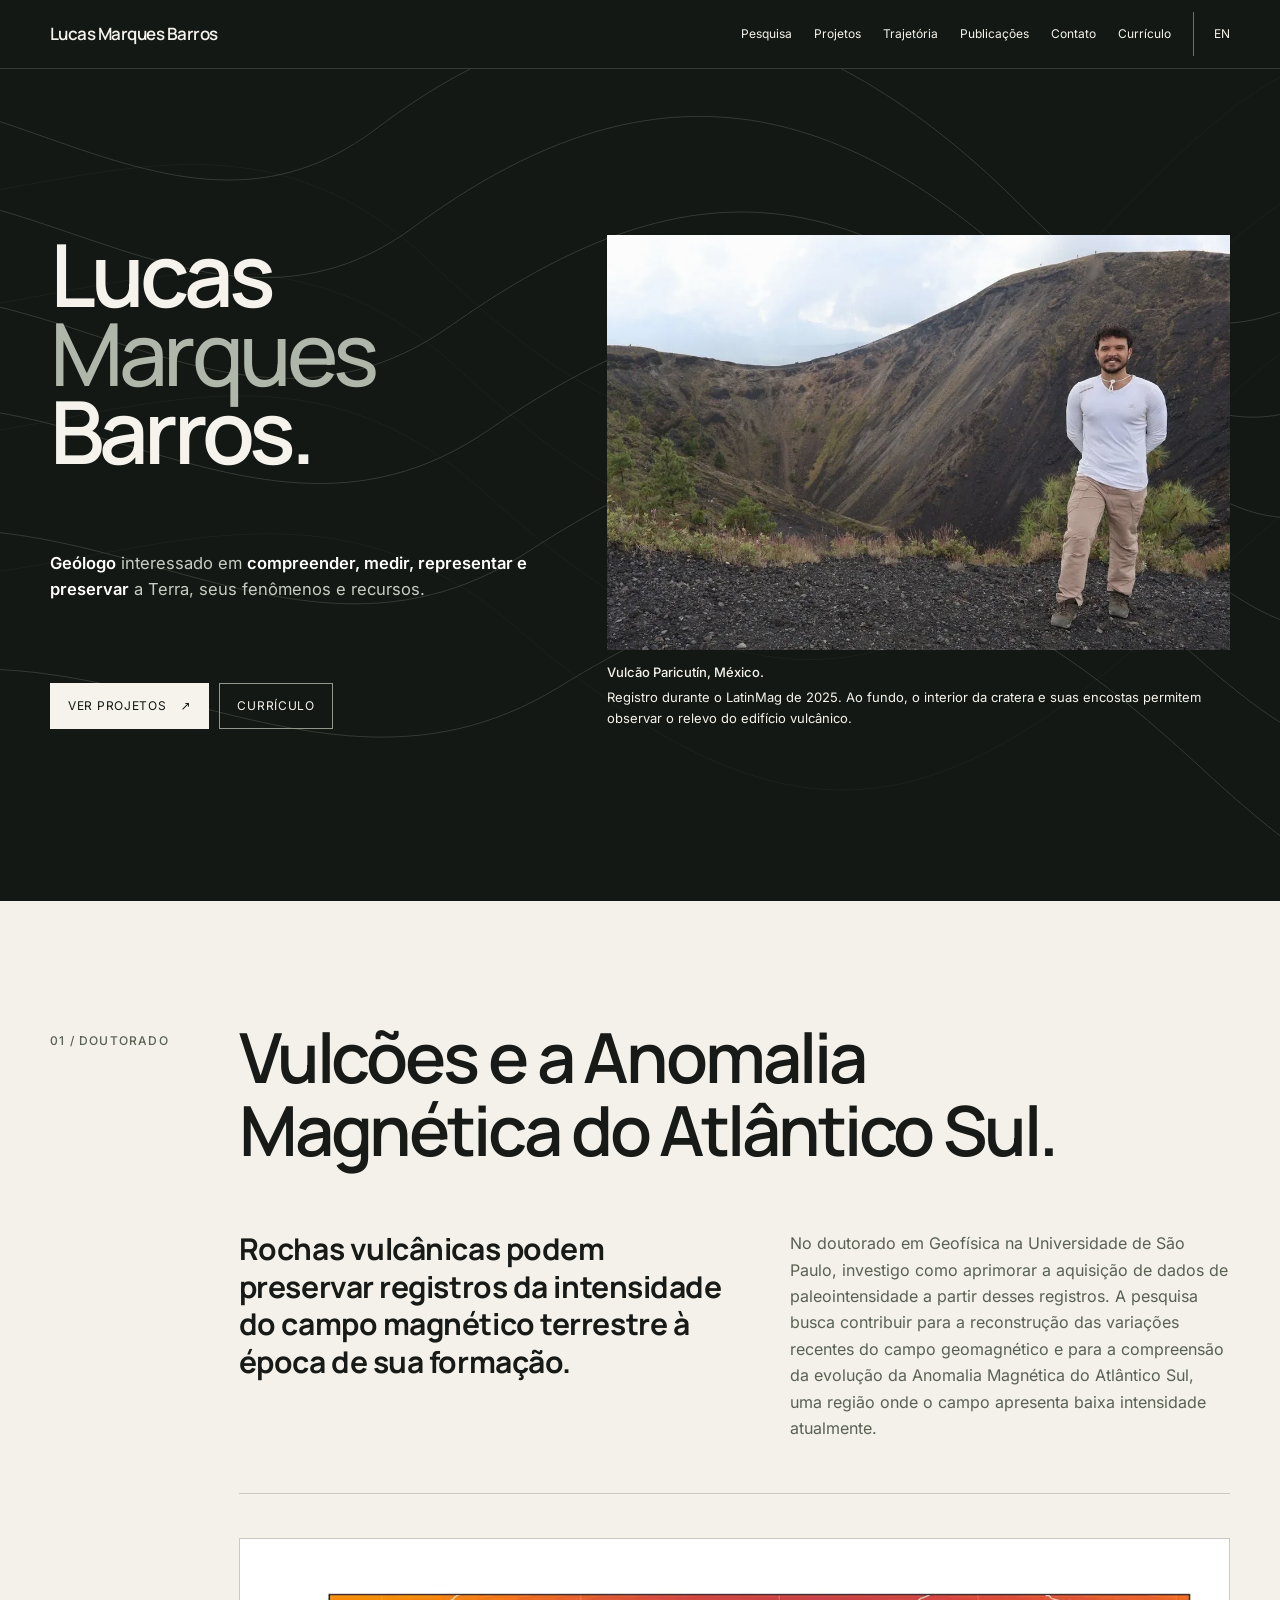
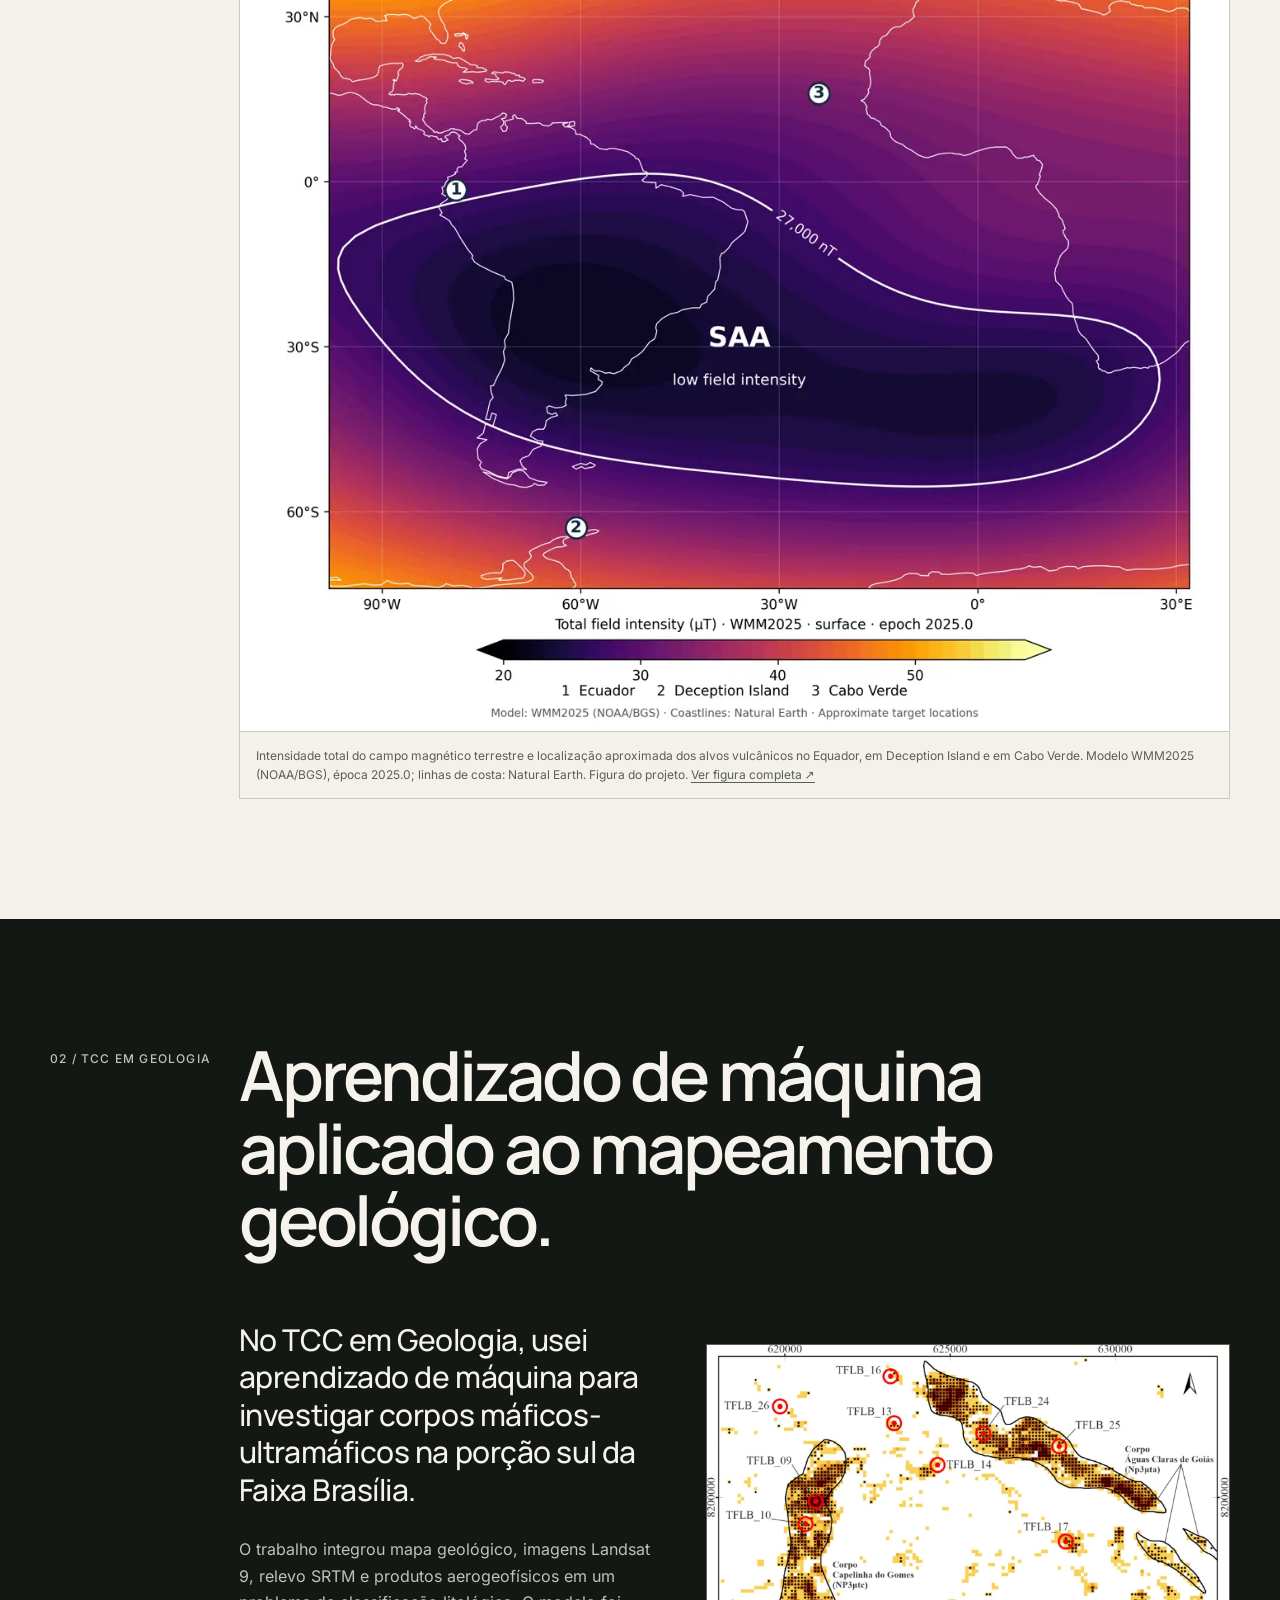
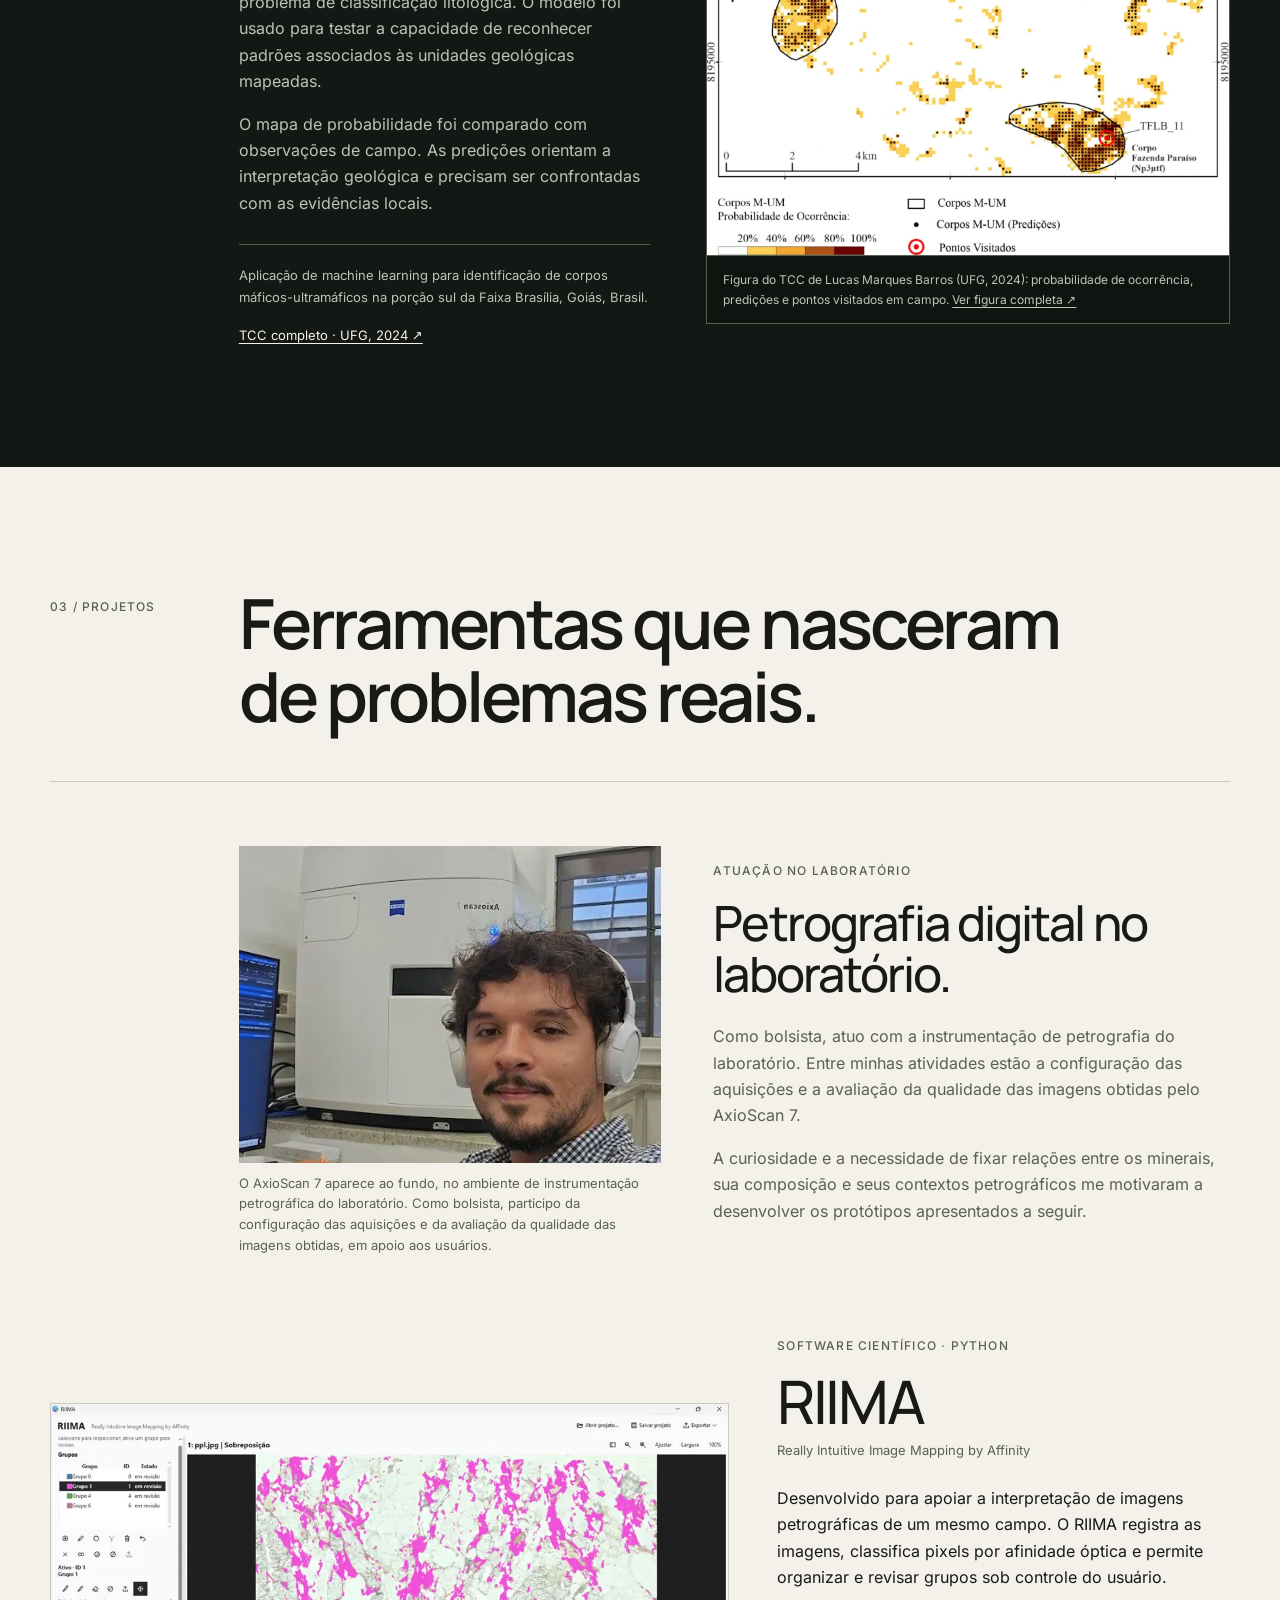
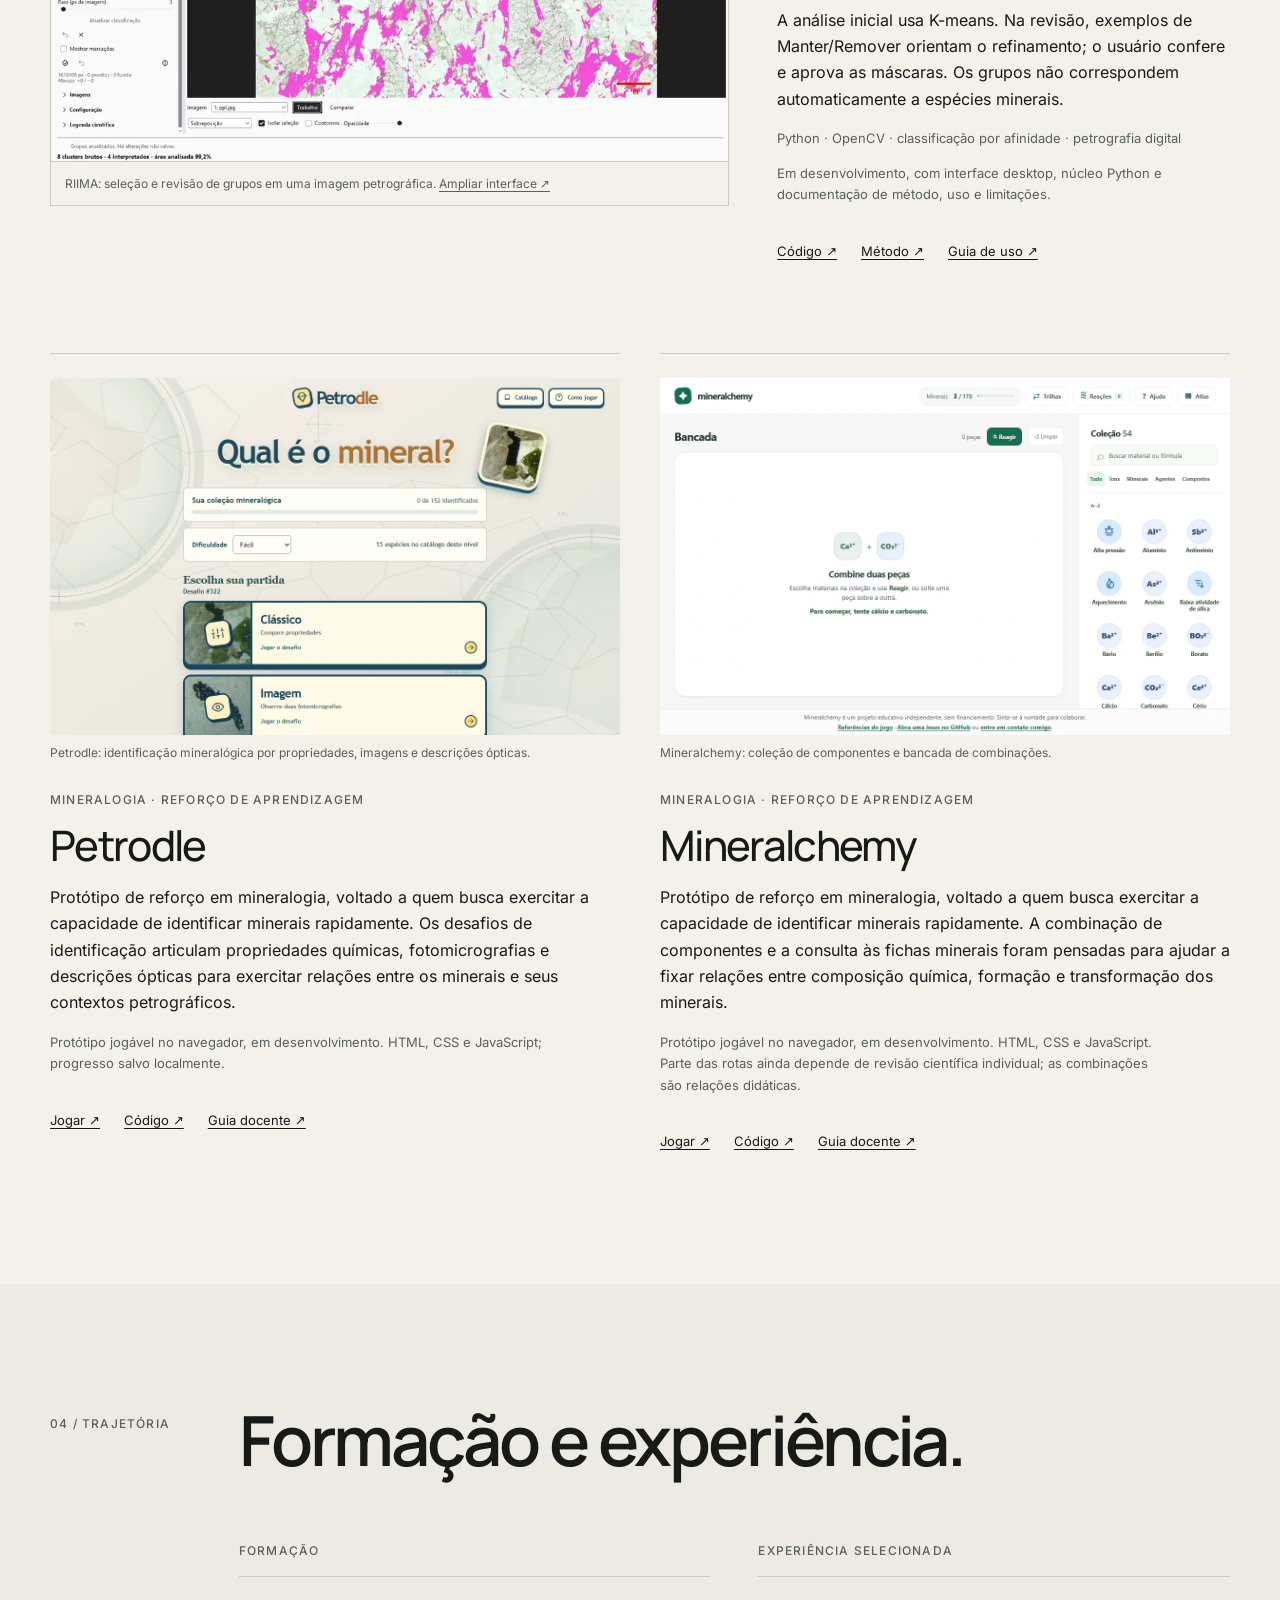
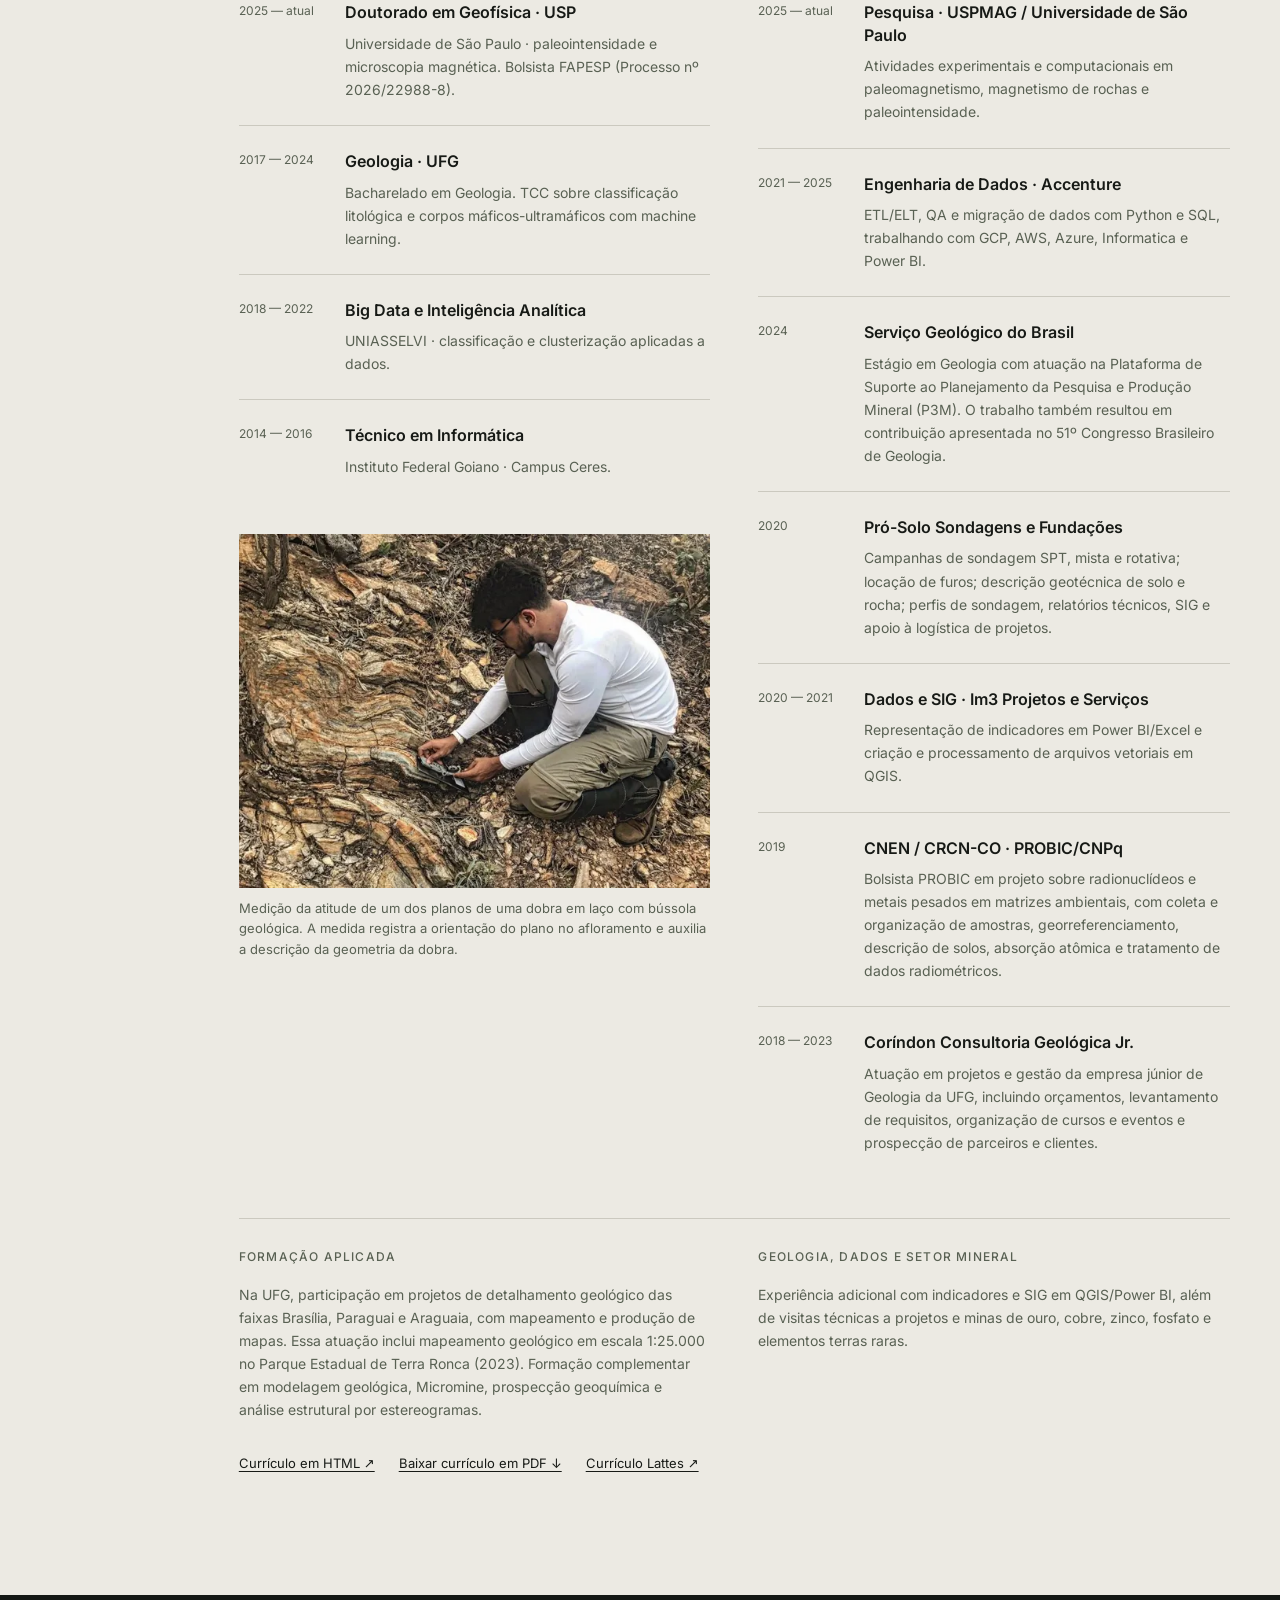
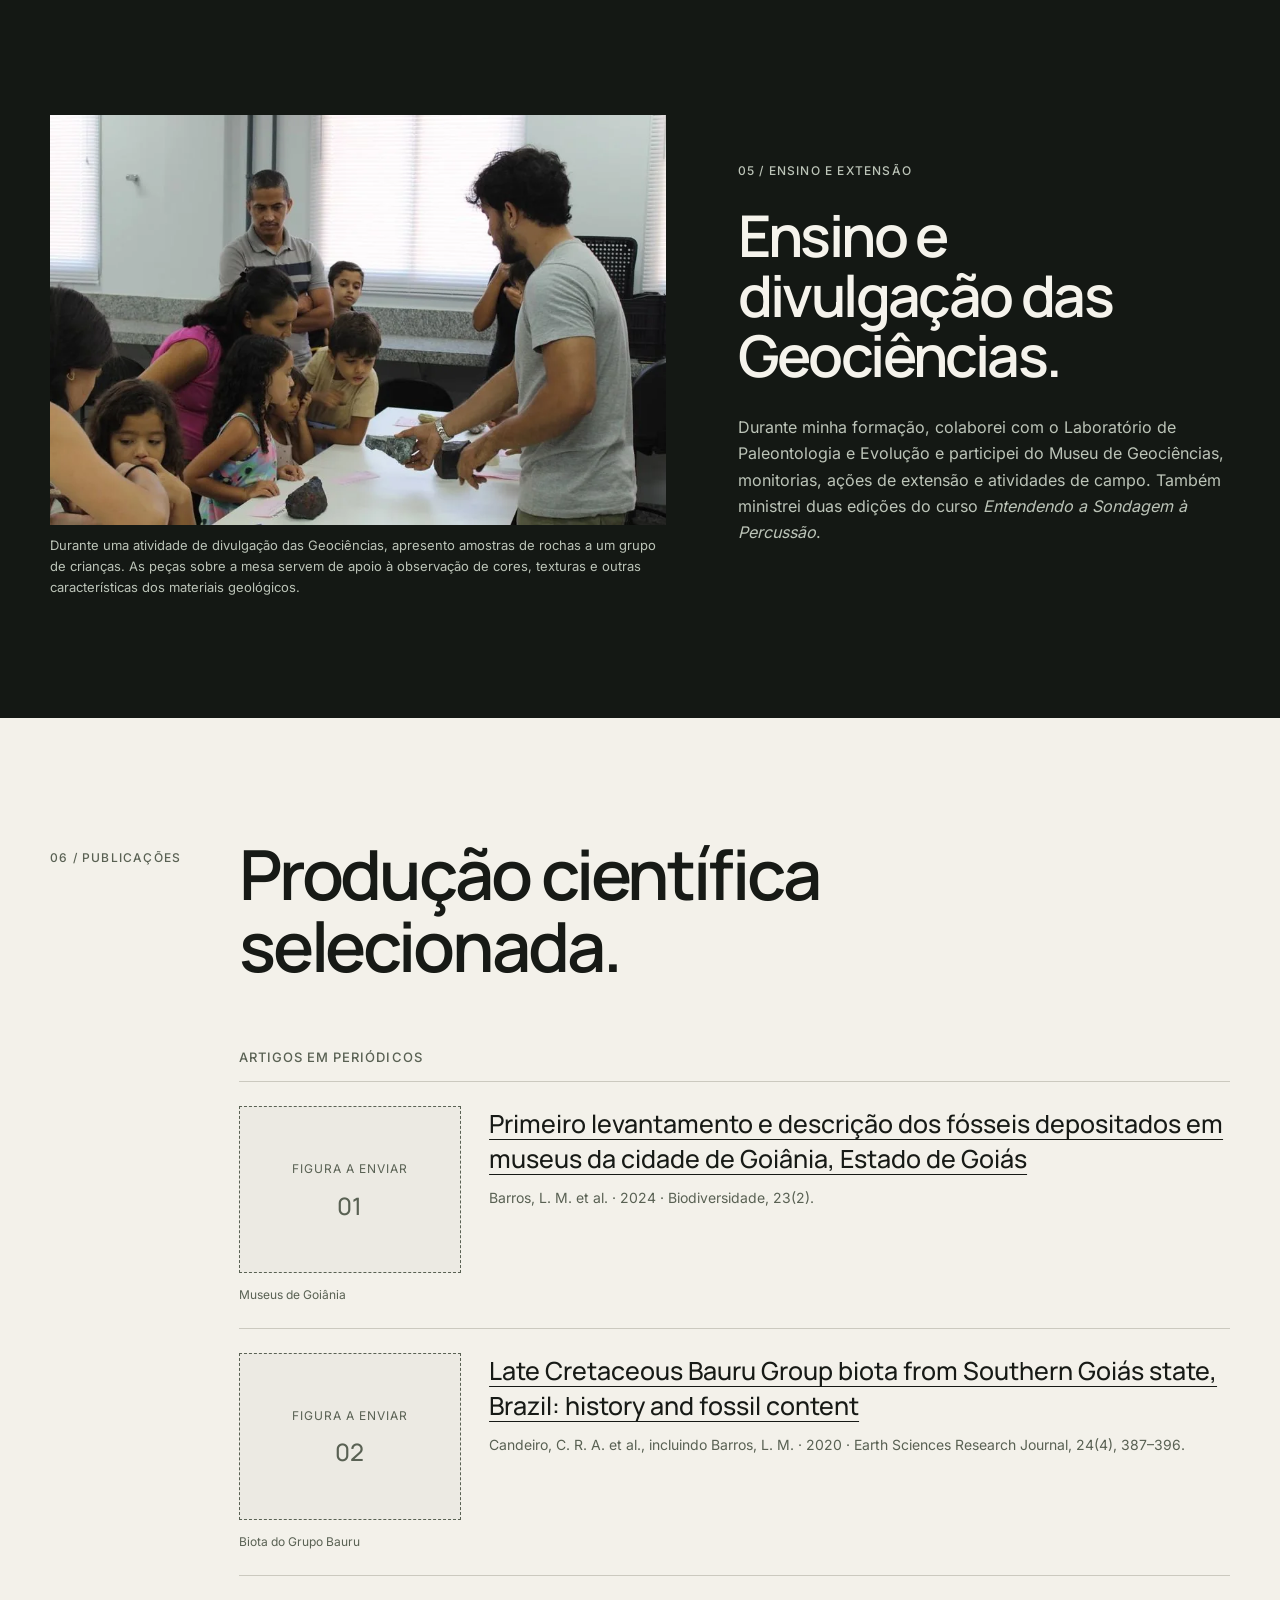
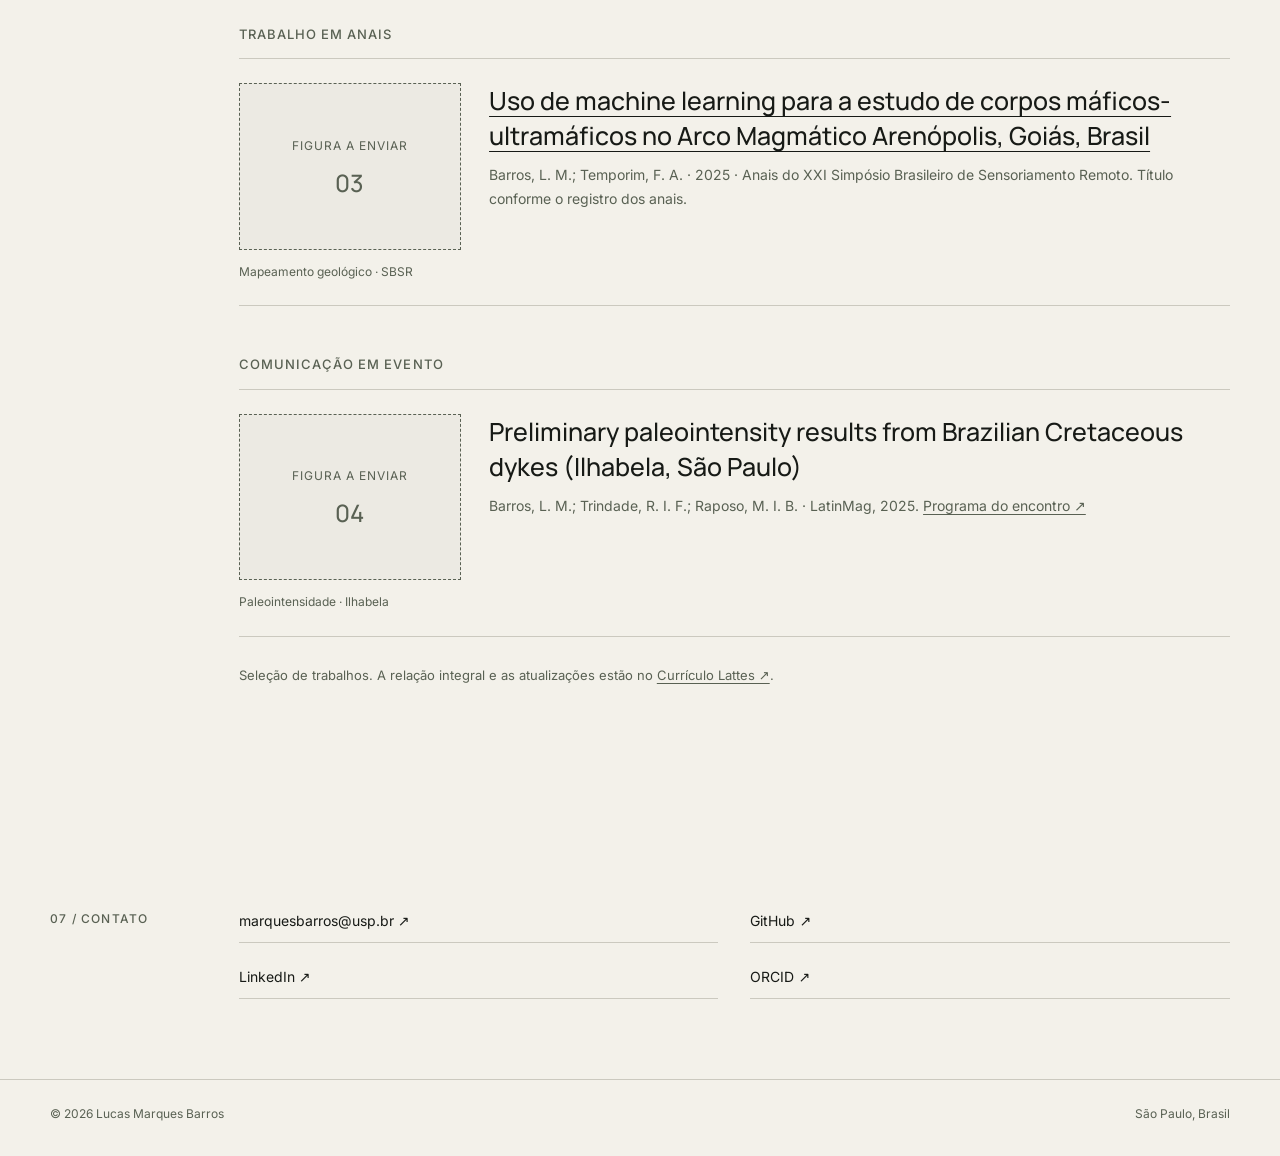
==== index.html @ 6a8517bd "docs: clarify volcanic records and South Atlantic Anomaly research" ====
<!doctype html>
<html lang="pt-BR">
<head>
  <meta charset="utf-8">
  <meta name="viewport" content="width=device-width, initial-scale=1">
  <meta name="theme-color" content="#141814">
  <meta name="description" content="Lucas Marques Barros — geólogo pela UFG, doutorando em Geofísica na Universidade de São Paulo e desenvolvedor de ferramentas para Geociências.">
  <meta property="og:type" content="website">
  <meta property="og:title" content="Lucas Marques Barros | Geólogo">
  <meta property="og:description" content="Formação em Geologia pela UFG, pesquisa na USP e experiências em campo, laboratório, geotecnia, dados, ensino e extensão.">
  <meta property="og:url" content="https://marquesbarros.github.io/marquesbarros/">
  <meta property="og:locale" content="pt_BR">
  <meta property="og:locale:alternate" content="en_US">
  <meta property="og:image" content="https://marquesbarros.github.io/marquesbarros/assets/hero-paricutin.jpg">
  <meta property="og:image:alt" content="Lucas no vulcão Paricutín, México">
  <meta name="twitter:card" content="summary_large_image">
  <link rel="canonical" href="https://marquesbarros.github.io/marquesbarros/">
  <link rel="alternate" hreflang="pt-BR" href="https://marquesbarros.github.io/marquesbarros/">
  <link rel="alternate" hreflang="en" href="https://marquesbarros.github.io/marquesbarros/en/">
  <link rel="alternate" hreflang="x-default" href="https://marquesbarros.github.io/marquesbarros/">
  <link rel="icon" type="image/svg+xml" href="./assets/favicon.svg">
  <title>Lucas Marques Barros | Geólogo</title>
  <link rel="stylesheet" href="./style.css">
  <script src="./script.js" defer></script>
</head>
<body>
<a class="skip" href="#conteudo">Ir ao conteúdo</a>
<header class="site-header">
  <div class="shell nav-inner">
    <a class="brand" href="#top">Lucas Marques Barros</a>
    <button class="menu-toggle" type="button" aria-controls="site-menu" aria-expanded="false">Menu</button>
    <nav class="menu" id="site-menu" aria-label="Navegação principal">
      <a href="#pesquisa">Pesquisa</a>
      <a href="#projetos">Projetos</a>
      <a href="#trajetoria">Trajetória</a>
      <a href="#publicacoes">Publicações</a>
      <a href="#contato">Contato</a>
      <a href="./curriculo.html">Currículo</a>
      <a class="language-link" href="./en/index.html" lang="en" hreflang="en" aria-label="Read in English">EN</a>
    </nav>
  </div>
</header>

<main id="conteudo" tabindex="-1">
  <section id="top" class="hero section-dark" tabindex="-1" aria-label="Apresentação">
    <div class="topography-wrap" aria-hidden="true">
      <svg class="topography topography-hero topo-a" viewBox="0 0 1200 800" preserveAspectRatio="none">
        <path d="M-160 120 C40 -20 210 250 390 110 S735 0 905 175 1130 260 1370 60"/>
        <path d="M-150 205 C60 55 235 330 420 190 S760 75 930 250 1150 340 1380 140"/>
        <path d="M-140 295 C80 135 250 415 450 270 S785 155 960 330 1165 425 1390 230"/>
        <path d="M-130 390 C95 225 275 500 480 355 S810 245 990 420 1180 515 1400 325"/>
        <path d="M-120 495 C115 325 300 595 510 455 S835 345 1020 520 1195 610 1410 425"/>
        <path d="M-110 610 C135 440 320 700 535 565 S860 455 1045 630 1210 720 1420 540"/>
      </svg>
      <svg class="topography topography-hero topo-b" viewBox="0 0 1200 800" preserveAspectRatio="none">
        <path d="M-220 90 C10 300 225 10 435 220 S785 390 980 180 1210 30 1450 250"/>
        <path d="M-210 185 C20 390 240 100 455 305 S800 480 1000 270 1220 125 1460 345"/>
        <path d="M-200 290 C35 490 255 200 475 405 S820 575 1025 370 1235 230 1470 445"/>
        <path d="M-190 405 C50 600 275 315 500 515 S845 680 1050 480 1250 345 1480 555"/>
      </svg>
    </div>

    <div class="shell hero-grid">
      <div class="hero-copy reveal">
        <h1>Lucas<br><em>Marques</em><br>Barros.</h1>
        <p class="hero-lead"><strong>Geólogo</strong> interessado em <strong>compreender, medir, representar e preservar</strong> a Terra, seus fenômenos e recursos.</p>
        <div class="actions">
          <a class="button button-solid" href="#projetos">Ver projetos <span>↗</span></a>
          <a class="button button-ghost" href="./curriculo.html">Currículo</a>
        </div>
      </div>

      <figure class="hero-photo">
        <div class="image-mask"><img src="./assets/hero-paricutin.webp" width="1100" height="733" srcset="./assets/hero-paricutin-600.webp 600w, ./assets/hero-paricutin.webp 1100w" sizes="(max-width: 900px) calc(100vw - 32px), 620px" fetchpriority="high" alt="Lucas Marques Barros diante da cratera do vulcão Paricutín, no México"></div>
        <figcaption><strong>Vulcão Paricutín, México.</strong><span>Registro durante o LatinMag de 2025. Ao fundo, o interior da cratera e suas encostas permitem observar o relevo do edifício vulcânico.</span></figcaption>
      </figure>
    </div>
  </section>

  <section id="pesquisa" class="portfolio-section research-story" tabindex="-1" aria-labelledby="pesquisa-titulo">
    <div class="shell">
      <header class="section-head reveal">
        <span class="section-index">01 / Doutorado</span>
        <h2 id="pesquisa-titulo">Vulcões e a Anomalia Magnética do Atlântico Sul.</h2>
      </header>

      <div class="research-intro reveal">
        <p class="large-copy"><strong>Rochas vulcânicas podem preservar registros da intensidade do campo magnético terrestre à época de sua formação.</strong></p>
        <p>No doutorado em Geofísica na Universidade de São Paulo, investigo como aprimorar a aquisição de dados de paleointensidade a partir desses registros. A pesquisa busca contribuir para a reconstrução das variações recentes do campo geomagnético e para a compreensão da evolução da Anomalia Magnética do Atlântico Sul, uma região onde o campo apresenta baixa intensidade atualmente.</p>
      </div>

      <div class="saa-layout">
        <figure class="saa-map saa-real-figure reveal" aria-labelledby="saa-caption">
          <a class="figure-link" href="./assets/saa-targets.webp" aria-label="Abrir mapa da SAA em tamanho original"><img id="saa-targets-figure" class="saa-targets-image" src="./assets/saa-targets.webp" width="1200" height="960" alt="Mapa da baixa intensidade do campo no Atlântico Sul, isolinha de 27.000 nT e alvos 1: Equador, 2: Deception Island, 3: Cabo Verde" loading="lazy" decoding="async"></a>
          <figcaption id="saa-caption">Intensidade total do campo magnético terrestre e localização aproximada dos alvos vulcânicos no Equador, em Deception Island e em Cabo Verde. Modelo WMM2025 (NOAA/BGS), época 2025.0; linhas de costa: Natural Earth. Figura do projeto. <a href="./assets/saa-targets.webp">Ver figura completa ↗</a></figcaption>
        </figure>
      </div>
    </div>
  </section>

  <section id="tcc" class="portfolio-section tcc-section section-dark" tabindex="-1" aria-labelledby="tcc-titulo">
    <div class="shell">
      <header class="section-head reveal">
        <span class="section-index">02 / TCC em Geologia</span>
        <h2 id="tcc-titulo">Aprendizado de máquina aplicado ao mapeamento geológico.</h2>
      </header>

      <div class="tcc-grid">
        <div class="tcc-copy reveal">
          <p class="large-copy">No TCC em Geologia, usei aprendizado de máquina para investigar corpos máficos-ultramáficos na porção sul da Faixa Brasília.</p>
          <p>O trabalho integrou mapa geológico, imagens Landsat 9, relevo SRTM e produtos aerogeofísicos em um problema de classificação litológica. O modelo foi usado para testar a capacidade de reconhecer padrões associados às unidades geológicas mapeadas.</p>
          <p>O mapa de probabilidade foi comparado com observações de campo. As predições orientam a interpretação geológica e precisam ser confrontadas com as evidências locais.</p>
          <p class="tcc-title">Aplicação de machine learning para identificação de corpos máficos-ultramáficos na porção sul da Faixa Brasília, Goiás, Brasil.</p>
          <a class="text-link" href="https://repositorio.bc.ufg.br/items/0a7a096b-ce01-40c8-ab16-3c9e37bb60d5" target="_blank" rel="noopener noreferrer">TCC completo · UFG, 2024 ↗</a>
        </div>

        <figure class="prediction-figure prediction-real reveal">
          <a class="figure-link" href="./assets/tcc-prediction.webp" aria-label="Abrir figura do TCC em tamanho original"><img id="tcc-prediction-figure" class="tcc-prediction-image" src="./assets/tcc-prediction.webp" width="1536" height="1502" alt="Mapa de probabilidade de ocorrência de corpos máficos-ultramáficos produzido no TCC, com predições e pontos visitados em campo" loading="lazy" decoding="async"></a>
          <figcaption>Figura do TCC de Lucas Marques Barros (UFG, 2024): probabilidade de ocorrência, predições e pontos visitados em campo. <a href="./assets/tcc-prediction.webp">Ver figura completa ↗</a></figcaption>
        </figure>
      </div>
    </div>
  </section>

  <section id="projetos" class="portfolio-section projects-section" tabindex="-1" aria-labelledby="projetos-titulo">
    <div class="shell">
      <header class="section-head reveal">
        <span class="section-index">03 / Projetos</span>
        <h2 id="projetos-titulo">Ferramentas que nasceram<br>de problemas reais.</h2>
      </header>

      <div class="laboratory-intro reveal">
        <figure class="research-lab-photo">
          <div class="image-mask"><img src="./assets/research-axioscan.webp" width="512" height="911" loading="lazy" decoding="async" alt="Lucas Marques Barros ao lado do AxioScan 7 no laboratório"></div>
          <figcaption>O AxioScan 7 aparece ao fundo, no ambiente de instrumentação petrográfica do laboratório. Como bolsista, participo da configuração das aquisições e da avaliação da qualidade das imagens obtidas, em apoio aos usuários.</figcaption>
        </figure>
        <div class="method-copy">
          <span class="mini-label">Atuação no laboratório</span>
          <h3>Petrografia digital no laboratório.</h3>
          <p>Como bolsista, atuo com a instrumentação de petrografia do laboratório. Entre minhas atividades estão a configuração das aquisições e a avaliação da qualidade das imagens obtidas pelo AxioScan 7.</p>
          <p>A curiosidade e a necessidade de fixar relações entre os minerais, sua composição e seus contextos petrográficos me motivaram a desenvolver os protótipos apresentados a seguir.</p>
        </div>
      </div>

      <article class="project-feature reveal">
        <figure class="project-window riima-window riima-shot">
          <a class="figure-link" href="./assets/riima-interface.webp" aria-label="Abrir captura real do RIIMA"><img id="riima-screenshot" class="riima-screenshot" src="./assets/riima-interface.webp" width="1000" height="528" alt="Interface real do RIIMA durante a revisão de grupos em uma imagem petrográfica" loading="lazy" decoding="async"></a>
          <figcaption>RIIMA: seleção e revisão de grupos em uma imagem petrográfica. <a href="./assets/riima-interface.webp">Ampliar interface ↗</a></figcaption>
        </figure>
        <div class="project-copy">
          <p class="project-kicker">Software científico · Python</p>
          <h3>RIIMA</h3>
          <p class="project-subtitle">Really Intuitive Image Mapping by Affinity</p>
          <p>Desenvolvido para apoiar a interpretação de imagens petrográficas de um mesmo campo. O RIIMA registra as imagens, classifica pixels por afinidade óptica e permite organizar e revisar grupos sob controle do usuário.</p>
          <p>A análise inicial usa K-means. Na revisão, exemplos de Manter/Remover orientam o refinamento; o usuário confere e aprova as máscaras. Os grupos não correspondem automaticamente a espécies minerais.</p>
          <p class="project-stack">Python · OpenCV · classificação por afinidade · petrografia digital</p>
          <p class="project-status">Em desenvolvimento, com interface desktop, núcleo Python e documentação de método, uso e limitações.</p>
          <div class="project-links"><a href="https://github.com/marquesbarros/riima" target="_blank" rel="noopener noreferrer">Código ↗</a><a href="https://github.com/marquesbarros/riima/blob/main/docs/METHOD.md" target="_blank" rel="noopener noreferrer">Método ↗</a><a href="https://github.com/marquesbarros/riima/blob/main/docs/USER_GUIDE.md" target="_blank" rel="noopener noreferrer">Guia de uso ↗</a></div>
        </div>
      </article>

      <div class="project-pair">
        <article class="project-card reveal">
          <figure class="project-preview"><a href="https://marquesbarros.github.io/petrodle/" target="_blank" rel="noopener noreferrer"><img src="./assets/petrodle-preview.webp" width="1200" height="750" alt="Captura real do Petrodle, com seleção de modos de identificação mineralógica" loading="lazy" decoding="async"></a><figcaption>Petrodle: identificação mineralógica por propriedades, imagens e descrições ópticas.</figcaption></figure>
          <div class="project-card-copy">
            <p class="project-kicker">Mineralogia · Reforço de aprendizagem</p>
            <h3>Petrodle</h3>
            <p>Protótipo de reforço em mineralogia, voltado a quem busca exercitar a capacidade de identificar minerais rapidamente. Os desafios de identificação articulam propriedades químicas, fotomicrografias e descrições ópticas para exercitar relações entre os minerais e seus contextos petrográficos.</p>
            <p class="project-status">Protótipo jogável no navegador, em desenvolvimento. HTML, CSS e JavaScript; progresso salvo localmente.</p>
            <div class="project-links"><a href="https://marquesbarros.github.io/petrodle/" target="_blank" rel="noopener noreferrer">Jogar ↗</a><a href="https://github.com/marquesbarros/petrodle" target="_blank" rel="noopener noreferrer">Código ↗</a><a href="https://github.com/marquesbarros/petrodle/blob/main/docs/USO_EM_AULA.md" target="_blank" rel="noopener noreferrer">Guia docente ↗</a></div>
          </div>
        </article>

        <article class="project-card reveal">
          <figure class="project-preview"><a href="https://marquesbarros.github.io/mineralchemy/" target="_blank" rel="noopener noreferrer"><img src="./assets/mineralchemy-preview.webp" width="1200" height="750" alt="Captura real do Mineralchemy, com coleção e bancada de combinações" loading="lazy" decoding="async"></a><figcaption>Mineralchemy: coleção de componentes e bancada de combinações.</figcaption></figure>
          <div class="project-card-copy">
            <p class="project-kicker">Mineralogia · Reforço de aprendizagem</p>
            <h3>Mineralchemy</h3>
            <p>Protótipo de reforço em mineralogia, voltado a quem busca exercitar a capacidade de identificar minerais rapidamente. A combinação de componentes e a consulta às fichas minerais foram pensadas para ajudar a fixar relações entre composição química, formação e transformação dos minerais.</p>
            <p class="project-status">Protótipo jogável no navegador, em desenvolvimento. HTML, CSS e JavaScript. Parte das rotas ainda depende de revisão científica individual; as combinações são relações didáticas.</p>
            <div class="project-links"><a href="https://marquesbarros.github.io/mineralchemy/" target="_blank" rel="noopener noreferrer">Jogar ↗</a><a href="https://github.com/marquesbarros/mineralchemy" target="_blank" rel="noopener noreferrer">Código ↗</a><a href="https://github.com/marquesbarros/mineralchemy/blob/main/docs/GUIA_DOCENTE.md" target="_blank" rel="noopener noreferrer">Guia docente ↗</a></div>
          </div>
        </article>
      </div>
    </div>
  </section>

  <section id="trajetoria" class="portfolio-section trajectory-section" tabindex="-1" aria-labelledby="trajetoria-titulo">
    <div class="shell">
      <header class="section-head reveal">
        <span class="section-index">04 / Trajetória</span>
        <h2 id="trajetoria-titulo">Formação e experiência.</h2>
      </header>

      <div class="career-grid">
        <div class="career-column reveal">
          <span class="mini-label">Formação</span>
          <article><span class="date-range">2025 — atual</span><div><h3>Doutorado em Geofísica · USP</h3><p>Universidade de São Paulo · paleointensidade e microscopia magnética. Bolsista FAPESP (Processo nº 2026/22988-8).</p></div></article>
          <article><span class="date-range">2017 — 2024</span><div><h3>Geologia · UFG</h3><p>Bacharelado em Geologia. TCC sobre classificação litológica e corpos máficos-ultramáficos com machine learning.</p></div></article>
          <article><span class="date-range">2018 — 2022</span><div><h3>Big Data e Inteligência Analítica</h3><p>UNIASSELVI · classificação e clusterização aplicadas a dados.</p></div></article>
          <article><span class="date-range">2014 — 2016</span><div><h3>Técnico em Informática</h3><p>Instituto Federal Goiano · Campus Ceres.</p></div></article>
          <figure class="career-photo"><img src="./assets/field-compass.webp" width="900" height="675" srcset="./assets/field-compass-600.webp 600w, ./assets/field-compass.webp 900w" sizes="(max-width: 560px) calc(100vw - 32px), 480px" loading="lazy" decoding="async" alt="Lucas medindo a atitude de um dos planos de uma dobra em laço com bússola geológica"><figcaption>Medição da atitude de um dos planos de uma dobra em laço com bússola geológica. A medida registra a orientação do plano no afloramento e auxilia a descrição da geometria da dobra.</figcaption></figure>
        </div>

        <div class="career-column reveal">
          <span class="mini-label">Experiência selecionada</span>
          <article><span class="date-range">2025 — atual</span><div><h3>Pesquisa · USPMAG / Universidade de São Paulo</h3><p>Atividades experimentais e computacionais em paleomagnetismo, magnetismo de rochas e paleointensidade.</p></div></article>
          <article><span class="date-range">2021 — 2025</span><div><h3>Engenharia de Dados · Accenture</h3><p>ETL/ELT, QA e migração de dados com Python e SQL, trabalhando com GCP, AWS, Azure, Informatica e Power BI.</p></div></article>
          <article><time datetime="2024">2024</time><div><h3>Serviço Geológico do Brasil</h3><p>Estágio em Geologia com atuação na Plataforma de Suporte ao Planejamento da Pesquisa e Produção Mineral (P3M). O trabalho também resultou em contribuição apresentada no 51º Congresso Brasileiro de Geologia.</p></div></article>
          <article><time datetime="2020">2020</time><div><h3>Pró-Solo Sondagens e Fundações</h3><p>Campanhas de sondagem SPT, mista e rotativa; locação de furos; descrição geotécnica de solo e rocha; perfis de sondagem, relatórios técnicos, SIG e apoio à logística de projetos.</p></div></article>
          <article><span class="date-range">2020 — 2021</span><div><h3>Dados e SIG · Im3 Projetos e Serviços</h3><p>Representação de indicadores em Power BI/Excel e criação e processamento de arquivos vetoriais em QGIS.</p></div></article>
          <article><time datetime="2019">2019</time><div><h3>CNEN / CRCN-CO · PROBIC/CNPq</h3><p>Bolsista PROBIC em projeto sobre radionuclídeos e metais pesados em matrizes ambientais, com coleta e organização de amostras, georreferenciamento, descrição de solos, absorção atômica e tratamento de dados radiométricos.</p></div></article>
          <article><span class="date-range">2018 — 2023</span><div><h3>Coríndon Consultoria Geológica Jr.</h3><p>Atuação em projetos e gestão da empresa júnior de Geologia da UFG, incluindo orçamentos, levantamento de requisitos, organização de cursos e eventos e prospecção de parceiros e clientes.</p></div></article>
        </div>
      </div>

      <div class="career-notes reveal">
        <div>
          <span class="mini-label">Formação aplicada</span>
          <p>Na UFG, participação em projetos de detalhamento geológico das faixas Brasília, Paraguai e Araguaia, com mapeamento e produção de mapas. Essa atuação inclui mapeamento geológico em escala 1:25.000 no Parque Estadual de Terra Ronca (2023). Formação complementar em modelagem geológica, Micromine, prospecção geoquímica e análise estrutural por estereogramas.</p>
        </div>
        <div>
          <span class="mini-label">Geologia, dados e setor mineral</span>
          <p>Experiência adicional com indicadores e SIG em QGIS/Power BI, além de visitas técnicas a projetos e minas de ouro, cobre, zinco, fosfato e elementos terras raras.</p>
        </div>
      </div>

      <div class="career-actions reveal">
        <a class="text-link" href="./curriculo.html">Currículo em HTML ↗</a>
        <a class="text-link" href="./assets/Lucas_Marques_Barros_CV_2026.pdf" download>Baixar currículo em PDF ↓</a>
        <a class="text-link" href="https://lattes.cnpq.br/6262685341923739" target="_blank" rel="noopener noreferrer">Currículo Lattes ↗</a>
      </div>
    </div>
  </section>

  <section id="ensino" class="portfolio-section outreach-section section-dark" tabindex="-1" aria-labelledby="ensino-titulo">
    <div class="shell outreach-grid">
      <figure class="outreach-photo">
        <div class="image-mask"><img src="./assets/outreach-kids.webp" width="900" height="600" srcset="./assets/outreach-kids-600.webp 600w, ./assets/outreach-kids.webp 900w" sizes="(max-width: 900px) calc(100vw - 32px), 620px" loading="lazy" decoding="async" alt="Lucas Marques Barros apresentando amostras geológicas em atividade com crianças"></div>
        <figcaption>Durante uma atividade de divulgação das Geociências, apresento amostras de rochas a um grupo de crianças. As peças sobre a mesa servem de apoio à observação de cores, texturas e outras características dos materiais geológicos.</figcaption>
      </figure>
      <div class="outreach-copy reveal">
        <span class="section-index">05 / Ensino e extensão</span>
        <h2 id="ensino-titulo">Ensino e divulgação das Geociências.</h2>
        <p>Durante minha formação, colaborei com o Laboratório de Paleontologia e Evolução e participei do Museu de Geociências, monitorias, ações de extensão e atividades de campo. Também ministrei duas edições do curso <em>Entendendo a Sondagem à Percussão</em>.</p>
      </div>
    </div>
  </section>

  <section id="publicacoes" class="portfolio-section production-section" tabindex="-1" aria-labelledby="publicacoes-titulo">
    <div class="shell">
      <header class="section-head"><span class="section-index">06 / Publicações</span><h2 id="publicacoes-titulo">Produção científica selecionada.</h2></header>
      <div class="publication-groups">
        <div class="publication-group">
          <h3>Artigos em periódicos</h3>
          <ul class="publication-list">
            <li class="publication-entry">
              <figure class="figure-placeholder publication-figure" aria-labelledby="figure-museus-goiania">
                <div class="figure-reserve"><span>Figura a enviar</span><strong>01</strong></div>
                <figcaption id="figure-museus-goiania">Museus de Goiânia</figcaption>
              </figure>
              <div class="publication-copy"><h4><a href="https://periodicoscientificos.ufmt.br/ojs/index.php/biodiversidade/article/view/17903" target="_blank" rel="noopener noreferrer">Primeiro levantamento e descrição dos fósseis depositados em museus da cidade de Goiânia, Estado de Goiás</a></h4><p>Barros, L. M. et al. · 2024 · Biodiversidade, 23(2).</p></div>
            </li>
            <li class="publication-entry">
              <figure class="figure-placeholder publication-figure" aria-labelledby="figure-biota-bauru">
                <div class="figure-reserve"><span>Figura a enviar</span><strong>02</strong></div>
                <figcaption id="figure-biota-bauru">Biota do Grupo Bauru</figcaption>
              </figure>
              <div class="publication-copy"><h4><a href="https://revistas.unal.edu.co/index.php/esrj/article/view/82831" target="_blank" rel="noopener noreferrer" lang="en">Late Cretaceous Bauru Group biota from Southern Goiás state, Brazil: history and fossil content</a></h4><p>Candeiro, C. R. A. et al., incluindo Barros, L. M. · 2020 · Earth Sciences Research Journal, 24(4), 387–396.</p></div>
            </li>
          </ul>
        </div>
        <div class="publication-group">
          <h3>Trabalho em anais</h3>
          <ul class="publication-list"><li class="publication-entry">
              <figure class="figure-placeholder publication-figure" aria-labelledby="figure-sbsr-mapeamento">
                <div class="figure-reserve"><span>Figura a enviar</span><strong>03</strong></div>
                <figcaption id="figure-sbsr-mapeamento">Mapeamento geológico · SBSR</figcaption>
              </figure>
              <div class="publication-copy"><h4><a href="https://proceedings.science/sbsr-2025/trabalhos/uso-de-machine-learning-para-a-estudo-de-corpos-maficos-ultramaficos-no-arco-mag?lang=pt-br" target="_blank" rel="noopener noreferrer">Uso de machine learning para a estudo de corpos máficos-ultramáficos no Arco Magmático Arenópolis, Goiás, Brasil</a></h4><p>Barros, L. M.; Temporim, F. A. · 2025 · Anais do XXI Simpósio Brasileiro de Sensoriamento Remoto. Título conforme o registro dos anais.</p></div>
            </li></ul>
        </div>
        <div class="publication-group">
          <h3>Comunicação em evento</h3>
          <ul class="publication-list"><li class="publication-entry">
              <figure class="figure-placeholder publication-figure" aria-labelledby="figure-latinmag-ilhabela">
                <div class="figure-reserve"><span>Figura a enviar</span><strong>04</strong></div>
                <figcaption id="figure-latinmag-ilhabela">Paleointensidade · Ilhabela</figcaption>
              </figure>
              <div class="publication-copy"><h4 lang="en">Preliminary paleointensity results from Brazilian Cretaceous dykes (Ilhabela, São Paulo)</h4><p>Barros, L. M.; Trindade, R. I. F.; Raposo, M. I. B. · LatinMag, 2025. <a href="https://latinmag.geofisica.unam.mx/assets/files/FINAL_PROGRAM.pdf" target="_blank" rel="noopener noreferrer">Programa do encontro ↗</a></p></div>
            </li></ul>
        </div>
        <p class="publication-note">Seleção de trabalhos. A relação integral e as atualizações estão no <a href="https://lattes.cnpq.br/6262685341923739" target="_blank" rel="noopener noreferrer">Currículo Lattes ↗</a>.</p>
      </div>
    </div>
  </section>

  <section id="contato" class="contact-section" tabindex="-1" aria-labelledby="contato-titulo">
    <div class="shell contact-simple reveal">
      <h2 class="section-index" id="contato-titulo">07 / Contato</h2>
      <div class="contact-links">
        <a href="mailto:marquesbarros@usp.br">marquesbarros@usp.br ↗</a>
        <a href="https://github.com/marquesbarros" target="_blank" rel="noopener noreferrer">GitHub ↗</a>
        <a href="https://www.linkedin.com/in/lucasmarquesbarros/" target="_blank" rel="noopener noreferrer">LinkedIn ↗</a>
        <a href="https://orcid.org/0000-0002-1475-3834" target="_blank" rel="noopener noreferrer">ORCID ↗</a>
      </div>
    </div>
  </section>
</main>

<footer class="site-footer"><div class="shell"><span>© 2026 Lucas Marques Barros</span><span>São Paulo, Brasil</span></div></footer>
</body>
</html>
---- style.css ----
/* Self-hosted Google Fonts, SIL Open Font License; see assets/fonts. */
@font-face {
  font-family: "Inter";
  font-style: normal;
  font-weight: 400 600;
  font-display: swap;
  src: url(./assets/fonts/inter-latin-ext.woff2) format("woff2");
  unicode-range:
    U+0100-02BA, U+02BD-02C5, U+02C7-02CC, U+02CE-02D7, U+02DD-02FF, U+0304,
    U+0308, U+0329, U+1D00-1DBF, U+1E00-1E9F, U+1EF2-1EFF, U+2020, U+20A0-20AB,
    U+20AD-20C4, U+2113, U+2C60-2C7F, U+A720-A7FF;
}
@font-face {
  font-family: "Inter";
  font-style: normal;
  font-weight: 400 600;
  font-display: swap;
  src: url(./assets/fonts/inter-latin.woff2) format("woff2");
  unicode-range:
    U+0000-00FF, U+0131, U+0152-0153, U+02BB-02BC, U+02C6, U+02DA, U+02DC,
    U+0304, U+0308, U+0329, U+2000-206F, U+20AC, U+2122, U+2191, U+2193, U+2212,
    U+2215, U+FEFF, U+FFFD;
}
@font-face {
  font-family: "Manrope";
  font-style: normal;
  font-weight: 500 700;
  font-display: swap;
  src: url(./assets/fonts/manrope-latin-ext.woff2) format("woff2");
  unicode-range:
    U+0100-02BA, U+02BD-02C5, U+02C7-02CC, U+02CE-02D7, U+02DD-02FF, U+0304,
    U+0308, U+0329, U+1D00-1DBF, U+1E00-1E9F, U+1EF2-1EFF, U+2020, U+20A0-20AB,
    U+20AD-20C4, U+2113, U+2C60-2C7F, U+A720-A7FF;
}
@font-face {
  font-family: "Manrope";
  font-style: normal;
  font-weight: 500 700;
  font-display: swap;
  src: url(./assets/fonts/manrope-latin.woff2) format("woff2");
  unicode-range:
    U+0000-00FF, U+0131, U+0152-0153, U+02BB-02BC, U+02C6, U+02DA, U+02DC,
    U+0304, U+0308, U+0329, U+2000-206F, U+20AC, U+2122, U+2191, U+2193, U+2212,
    U+2215, U+FEFF, U+FFFD;
}
/* Shared foundations: portfolio and printable CV, Portuguese and English. */
:root {
  --paper: #f3f1ea;
  --paper-2: #eceae3;
  --ink: #171a16;
  --muted: #596153;
  --line: #cbc9bf;
  --dark: #141814;
  --light: #f5f3ec;
  --muted-light: #bcc4b8;
  --display: "Manrope", "Inter", system-ui, sans-serif;
  --sans:
    "Inter", system-ui, -apple-system, BlinkMacSystemFont, "Segoe UI",
    sans-serif;
  --shell: min(1180px, calc(100% - 48px));
  --indent: 16%;
}
* {
  box-sizing: border-box;
}
html {
  scroll-behavior: smooth;
  background: var(--paper);
  scroll-padding-top: 88px;
}
body {
  margin: 0;
  background: var(--paper);
  color: var(--ink);
  font: 16px/1.65 var(--sans);
  -webkit-font-smoothing: antialiased;
}
a {
  color: inherit;
  text-decoration-thickness: 1px;
  text-underline-offset: 0.22em;
}
a:hover {
  text-decoration-thickness: 2px;
}
button {
  font: inherit;
  color: inherit;
  cursor: pointer;
}
:focus-visible {
  outline: 3px solid #8e532e;
  outline-offset: 5px;
}
.section-dark :focus-visible,
.site-header :focus-visible {
  outline-color: #e2c49f;
}
img {
  display: block;
  max-width: 100%;
  width: 100%;
  height: auto;
}
figure {
  margin: 0;
}
figcaption {
  font-size: 12px;
  line-height: 1.6;
  color: var(--muted);
}
main:focus,
section:focus {
  outline: none;
}
.shell {
  width: var(--shell);
  margin-inline: auto;
}
.skip {
  position: fixed;
  left: 16px;
  top: -100px;
  z-index: 100;
  background: var(--paper);
  color: var(--ink);
  padding: 10px 14px;
}
.skip:focus {
  top: 16px;
}
.section-dark {
  background: var(--dark);
  color: var(--light);
}
.section-dark figcaption,
.section-dark .section-index {
  color: var(--muted-light);
}
.section-index,
.project-kicker,
.mini-label,
.eyebrow {
  font-size: 12px;
  text-transform: uppercase;
  letter-spacing: 0.1em;
  font-weight: 500;
}
.section-index,
.mini-label,
.eyebrow {
  color: var(--muted);
}
.mini-label {
  display: block;
  margin-bottom: 16px;
}
.portfolio-section {
  padding: 120px 0;
}
.section-head {
  display: grid;
  grid-template-columns: var(--indent) 1fr;
  margin-bottom: 64px;
}
.section-index {
  padding-top: 10px;
}
.section-head h2,
.outreach-copy h2,
.contact-simple h2 {
  font-family: var(--display);
  font-weight: 600;
  font-size: clamp(36px, 5.4vw, 78px);
  line-height: 1.05;
  letter-spacing: -0.045em;
  margin: 0;
  max-width: 950px;
}
.large-copy {
  font-family: var(--display);
  font-weight: 500;
  font-size: 30px;
  line-height: 1.25;
  letter-spacing: -0.015em;
  margin: 0 0 28px;
}
.text-link {
  display: inline-block;
  font-size: 13px;
}
.actions,
.project-links,
.career-actions {
  display: flex;
  gap: 16px 24px;
  flex-wrap: wrap;
}
.button {
  display: inline-flex;
  align-items: center;
  justify-content: center;
  gap: 14px;
  min-height: 46px;
  padding: 10px 17px;
  border: 1px solid #90988b;
  font-size: 12px;
  text-transform: uppercase;
  letter-spacing: 0.06em;
  text-decoration: none;
}
.button-solid {
  background: var(--light);
  color: var(--dark);
  border-color: var(--light);
}
.button:hover {
  border-color: currentColor;
}
/* Navigation stays available without JavaScript. */
.site-header {
  position: sticky;
  top: 0;
  z-index: 50;
  background: var(--dark);
  color: var(--light);
  border-bottom: 1px solid #343a35;
}
.nav-inner {
  min-height: 68px;
  display: flex;
  align-items: center;
  justify-content: space-between;
  gap: 28px;
}
.brand {
  font-family: var(--display);
  font-weight: 600;
  font-size: 17px;
  letter-spacing: -0.03em;
  text-decoration: none;
  white-space: nowrap;
}
.menu {
  display: flex;
  align-items: center;
  flex-wrap: wrap;
  gap: 12px 22px;
  font-size: 12px;
}
.menu a {
  display: inline-flex;
  min-height: 44px;
  align-items: center;
  text-decoration: none;
}
.menu a:hover,
.menu a[aria-current] {
  text-decoration: underline;
}
.language-link {
  border-left: 1px solid #697365;
  padding-left: 20px;
}
.menu-toggle {
  display: none;
  min-height: 44px;
  padding: 6px 12px;
  border: 1px solid #899281;
  background: transparent;
}
/* Original hero composition and moving contour lines. */
.hero {
  position: relative;
  min-height: calc(100svh - 68px);
  overflow: hidden;
  display: flex;
  align-items: center;
  padding: 58px 0 64px;
}
.hero-grid {
  position: relative;
  z-index: 2;
  display: grid;
  grid-template-columns: minmax(0, 0.9fr) minmax(0, 1.1fr);
  gap: 48px;
  align-items: stretch;
}
.hero-copy {
  display: grid;
  grid-template-rows: auto 1fr auto;
  row-gap: 26px;
  min-width: 0;
}
.hero h1 {
  font: 600 clamp(58px, 6.8vw, 104px) / 0.9 var(--display);
  letter-spacing: -0.055em;
  margin: 0;
}
.hero h1 em {
  font-style: normal;
  font-weight: 500;
  color: #aeb7a9;
}
.hero-lead {
  align-self: center;
  margin: 0;
  max-width: 585px;
  font-size: 16.5px;
  line-height: 1.6;
  color: #c8cdc3;
}
.hero-lead strong {
  color: #fff;
  font-weight: 600;
}
.hero .actions {
  align-self: end;
  gap: 10px;
}
.hero-photo {
  position: relative;
  min-width: 0;
}
.hero-photo .image-mask {
  position: relative;
  aspect-ratio: 3 / 2;
  overflow: hidden;
  background: #252b25;
}
.hero-photo img {
  height: 100%;
  object-fit: cover;
  object-position: 58% 50%;
  filter: saturate(0.88) contrast(0.98);
}
.hero-photo figcaption {
  padding: 12px 0 0;
  color: var(--light);
  font-size: 13px;
}
.hero-photo figcaption strong {
  display: block;
  margin-bottom: 4px;
  font-weight: 500;
}
.topography-wrap {
  position: absolute;
  inset: -9%;
  width: 118%;
  height: 118%;
  pointer-events: none;
  opacity: 0.9;
}
.topography {
  position: absolute;
  inset: 0;
  width: 100%;
  height: 100%;
}
.topography path {
  fill: none;
  stroke: #858e80;
  stroke-width: 1;
  opacity: 0.32;
  vector-effect: non-scaling-stroke;
}
.topo-a {
  animation: topoDriftA 28s ease-in-out infinite alternate;
}
.topo-b {
  opacity: 0.42;
  animation: topoDriftB 38s ease-in-out infinite alternate;
}
.topo-b path {
  stroke: #626b61;
  opacity: 0.28;
}
@keyframes topoDriftA {
  from {
    transform: translate(-1.5%, -1%) scale(1.02);
  }
  to {
    transform: translate(2.4%, -0.6%) scale(1.03) rotate(0.45deg);
  }
}
@keyframes topoDriftB {
  from {
    transform: translate(2.2%, 1.5%) scale(1.055);
  }
  to {
    transform: translate(-2.8%, 1%) scale(1.06) rotate(-0.5deg);
  }
}
/* Research: original figures always shown without cropping. */
.research-intro {
  display: grid;
  grid-template-columns: minmax(0, 1.05fr) minmax(0, 0.95fr);
  gap: 64px;
  margin-left: var(--indent);
  padding-bottom: 52px;
  border-bottom: 1px solid var(--line);
}
.research-intro .large-copy {
  margin: 0;
}
.research-intro > p:last-child {
  margin: 0;
  color: var(--muted);
}
.saa-layout {
  margin-left: var(--indent);
  padding-top: 44px;
}
.saa-real-figure,
.prediction-real {
  border: 1px solid var(--line);
  background: #fff;
}
.saa-real-figure figcaption,
.prediction-real figcaption {
  padding: 14px 16px;
  border-top: 1px solid var(--line);
  background: var(--paper);
}
.figure-link {
  display: block;
}
.figure-link:hover {
  outline: 1px solid currentColor;
  outline-offset: 3px;
}
.laboratory-intro {
  display: grid;
  grid-template-columns: minmax(0, 0.9fr) minmax(0, 1.1fr);
  gap: 52px;
  align-items: center;
  margin-top: 0;
  margin-bottom: 80px;
  margin-left: var(--indent);
}
.figure-placeholder {
  min-width: 0;
  margin: 0;
}
.figure-reserve {
  display: flex;
  flex-direction: column;
  justify-content: center;
  align-items: center;
  gap: 12px;
  aspect-ratio: 4 / 3;
  padding: 24px;
  text-align: center;
  border: 1px dashed var(--muted);
  background: var(--paper-2);
  color: var(--muted);
}
.figure-reserve span {
  font-size: 12px;
  text-transform: uppercase;
  letter-spacing: 0.08em;
}
.figure-reserve strong {
  font: 500 24px / 1.25 var(--display);
}
.figure-placeholder figcaption {
  margin-top: 12px;
}
.research-lab-photo .image-mask {
  aspect-ratio: 4/3;
  overflow: hidden;
}
.research-lab-photo img {
  height: 100%;
  object-fit: cover;
  object-position: center 44%;
}
.research-lab-photo figcaption,
.outreach-photo figcaption {
  margin-top: 10px;
  font-size: 13px;
}
.method-copy h3 {
  font: 500 clamp(30px, 3.8vw, 54px) / 1.05 var(--display);
  letter-spacing: -0.04em;
  margin: 0 0 24px;
}
.method-copy p {
  color: var(--muted);
}
.tcc-grid {
  display: grid;
  grid-template-columns: minmax(0, 0.88fr) minmax(0, 1.12fr);
  gap: 56px;
  align-items: center;
  margin-left: var(--indent);
}
.tcc-copy > p:not(.large-copy) {
  color: var(--muted-light);
}
.tcc-title {
  margin-top: 28px;
  padding-top: 20px;
  border-top: 1px solid #55604f;
  font-size: 13px;
}
.prediction-real {
  border-color: #55604f;
}
.prediction-real figcaption {
  background: #101411;
  border-color: #55604f;
}
/* Software case study and genuine game previews. */
.projects-section .section-head {
  border-bottom: 1px solid var(--line);
  padding-bottom: 48px;
}
.project-feature {
  display: grid;
  grid-template-columns: minmax(0, 1.2fr) minmax(0, 0.8fr);
  gap: 48px;
  align-items: center;
  padding: 0 0 80px;
}
.riima-shot {
  border: 1px solid var(--line);
}
.riima-shot figcaption {
  padding: 12px 14px;
  border-top: 1px solid var(--line);
}
.project-kicker {
  margin: 0 0 12px;
  color: var(--muted);
}
.project-copy h3,
.project-card h3 {
  font: 500 60px/1.1 var(--display);
  letter-spacing: -0.04em;
  margin: 0;
}
.project-subtitle {
  color: var(--muted);
  font-size: 13px;
  margin: 6px 0 24px;
}
.project-copy > p,
.project-card-copy > p {
  max-width: 64ch;
}
.project-stack,
.project-status {
  font-size: 13px;
  color: var(--muted);
}
.project-links {
  font-size: 13px;
  margin-top: 24px;
}
.project-links a {
  min-height: 44px;
  display: inline-flex;
  align-items: center;
}
.project-pair {
  display: grid;
  grid-template-columns: 1fr 1fr;
  gap: 40px;
}
.project-card {
  min-width: 0;
  border-top: 1px solid var(--line);
}
.project-preview {
  display: block;
  margin-top: 24px;
}
.project-preview img {
  aspect-ratio: 16/10;
  object-fit: cover;
  object-position: top;
}
.project-preview figcaption {
  padding-top: 8px;
}
.project-card-copy {
  padding-top: 28px;
}
.project-card h3 {
  font-size: 42px;
}
/* Career, teaching, publications and contact. */
.trajectory-section {
  background: var(--paper-2);
}
.career-grid,
.career-notes {
  display: grid;
  grid-template-columns: minmax(0, 1fr) minmax(0, 1fr);
  gap: 48px;
  margin-left: var(--indent);
}
.career-column article {
  display: grid;
  grid-template-columns: 90px minmax(0, 1fr);
  gap: 16px;
  padding: 24px 0;
  border-top: 1px solid var(--line);
}
.career-column h3 {
  margin: 0 0 8px;
  font-size: 16px;
  line-height: 1.4;
  font-weight: 600;
}
.career-column p,
.career-notes p {
  margin: 0;
  font-size: 14px;
  line-height: 1.65;
  color: var(--muted);
}
.career-column :is(time, .date-range) {
  color: var(--muted);
  font-size: 12px;
}
.career-photo {
  margin-top: 32px;
}
.career-photo figcaption {
  margin-top: 10px;
  font-size: 13px;
}
.career-notes {
  margin-top: 40px;
  padding-top: 28px;
  border-top: 1px solid var(--line);
}
.career-actions {
  margin: 32px 0 0 var(--indent);
}
.outreach-grid {
  display: grid;
  grid-template-columns: minmax(0, 1fr) minmax(0, 0.8fr);
  gap: 72px;
  align-items: center;
}
.outreach-photo .image-mask {
  aspect-ratio: 3/2;
  overflow: hidden;
}
.outreach-photo img {
  height: 100%;
  object-fit: cover;
}
.outreach-copy .section-index {
  display: block;
  margin-bottom: 24px;
}
.outreach-copy h2 {
  font-size: clamp(36px, 4.5vw, 64px);
}
.outreach-copy p {
  color: var(--muted-light);
  margin-top: 28px;
}
.publication-groups {
  margin-left: var(--indent);
}
.publication-group + .publication-group {
  margin-top: 48px;
}
.publication-group > h3 {
  font-size: 13px;
  text-transform: uppercase;
  letter-spacing: 0.08em;
  color: var(--muted);
  font-weight: 500;
}
.publication-list {
  list-style: none;
  padding: 0;
  margin: 0;
  border-top: 1px solid var(--line);
}
.publication-list li {
  padding: 24px 0;
  border-bottom: 1px solid var(--line);
}
.publication-list .publication-entry {
  display: grid;
  grid-template-columns: minmax(160px, 0.3fr) minmax(0, 1fr);
  gap: 28px;
  align-items: start;
}
.publication-copy {
  min-width: 0;
}
.publication-list h4 {
  font: 500 clamp(19px, 2vw, 25px) / 1.4 var(--display);
  margin: 0;
}
.publication-list p {
  color: var(--muted);
  font-size: 14px;
  margin: 10px 0 0;
}
.publication-note {
  font-size: 13px;
  color: var(--muted);
  margin-top: 28px;
}
.contact-section {
  padding: 80px 0;
}
.contact-simple {
  display: grid;
  grid-template-columns: var(--indent) 1fr;
}
.contact-simple h2 {
  font: 500 12px/1.65 var(--sans);
  letter-spacing: 0.1em;
  text-transform: uppercase;
}
.contact-links {
  display: grid;
  grid-template-columns: 1fr 1fr;
  gap: 12px 32px;
  font-size: 14px;
}
.contact-links a {
  overflow-wrap: anywhere;
  padding: 10px 0;
  border-bottom: 1px solid var(--line);
  text-decoration: none;
}
.contact-links a:hover {
  text-decoration: underline;
}
.site-footer {
  border-top: 1px solid var(--line);
  padding: 24px 0 32px;
  color: var(--muted);
  font-size: 12px;
}
.site-footer .shell {
  display: flex;
  justify-content: space-between;
  flex-wrap: wrap;
  gap: 12px 24px;
}
/* Printable CV. */
.inner-page {
  padding: 64px 0 80px;
}
.inner-top {
  margin-bottom: 48px;
  max-width: 900px;
}
.inner-top h1 {
  font: 600 clamp(44px, 6vw, 72px) / 1.1 var(--display);
  letter-spacing: -0.045em;
  margin: 16px 0 28px;
}
.inner-top > p {
  max-width: 72ch;
  font-size: 18px;
}
.cv-meta,
.cv-tags {
  display: flex;
  flex-wrap: wrap;
  gap: 12px 24px;
  font-size: 14px;
}
.cv-meta {
  margin-top: 24px;
}
.cv-meta a {
  overflow-wrap: anywhere;
}
.cv-section {
  display: grid;
  grid-template-columns: 220px minmax(0, 1fr);
  gap: 40px;
  padding: 32px 0;
  border-top: 1px solid var(--line);
}
.cv-section > h2 {
  font: 600 20px/1.4 var(--display);
  margin: 0;
}
.cv-body {
  max-width: 80ch;
}
.cv-body > p:first-child {
  margin-top: 0;
}
.cv-list {
  list-style: none;
  margin: 0;
  padding: 0;
}
.cv-list li {
  display: grid;
  grid-template-columns: 100px minmax(0, 1fr);
  gap: 24px;
  padding-bottom: 24px;
}
.cv-list li:last-child {
  padding-bottom: 0;
}
.cv-list :is(time, .date-range) {
  font-size: 13px;
  color: var(--muted);
}
.cv-list p {
  margin: 8px 0 0;
  color: var(--muted);
  font-size: 14px;
}
.cv-note {
  font-size: 13px;
  color: var(--muted);
}
.cv-tags {
  gap: 10px 20px;
  align-content: start;
}
.cv-tags span {
  border-bottom: 1px solid var(--line);
}
.cv-section .publication-groups {
  margin: 0;
}
/* Content is visible by default: animation never gates access. */
@media (prefers-reduced-motion: no-preference) {
  .reveal.is-visible {
    animation: enter 0.6s ease both;
  }
  @keyframes enter {
    from {
      opacity: 0.3;
      transform: translateY(16px);
    }
    to {
      opacity: 1;
      transform: none;
    }
  }
}
@media (max-width: 1000px) {
  .nav-inner {
    gap: 16px;
  }
  .menu {
    gap: 8px 16px;
  }
  .brand {
    font-size: 15px;
  }
  .career-grid {
    gap: 32px;
  }
  .career-column article {
    grid-template-columns: 1fr;
    gap: 8px;
  }
}
@media (max-width: 900px) {
  :root {
    --indent: 0%;
    --shell: min(760px, calc(100% - 32px));
  }
  .nav-inner {
    flex-wrap: wrap;
    padding-block: 10px;
  }
  .menu {
    width: 100%;
    justify-content: flex-start;
  }
  .js-nav .menu-toggle {
    display: block;
  }
  .js-nav .menu:not(.is-open) {
    display: none;
  }
  .js-nav .menu.is-open {
    display: flex;
  }
  .hero {
    min-height: auto;
    padding: 48px 0 56px;
  }
  .hero-grid {
    grid-template-columns: 1fr;
    gap: 40px;
  }
  .hero-copy {
    display: block;
  }
  .hero h1 {
    font-size: clamp(54px, 14.5vw, 82px);
  }
  .hero-lead {
    margin-top: 30px;
  }
  .hero .actions {
    margin-top: 26px;
  }
  .hero-photo .image-mask {
    position: relative;
    aspect-ratio: 4/3;
  }
  .hero-photo figcaption {
    position: static;
    background: transparent;
    padding: 10px 0 0;
  }
  .topography-wrap {
    inset: -6%;
    width: 112%;
    height: 112%;
  }
  .portfolio-section {
    padding: 80px 0;
  }
  .section-head {
    grid-template-columns: 1fr;
    gap: 16px;
    margin-bottom: 40px;
  }
  .research-intro,
  .laboratory-intro,
  .tcc-grid,
  .project-feature,
  .outreach-grid {
    grid-template-columns: 1fr;
    gap: 32px;
  }
  .research-intro {
    padding-bottom: 40px;
  }
  .research-lab-photo {
    max-width: 620px;
  }
  .project-feature {
    padding-bottom: 64px;
  }
  .project-pair {
    gap: 28px;
  }
  .project-card h3 {
    font-size: 36px;
  }
  .career-notes {
    gap: 28px;
  }
  .outreach-copy {
    grid-row: 1;
  }
  .contact-simple {
    grid-template-columns: 1fr;
    gap: 28px;
  }
  .cv-section {
    grid-template-columns: 1fr;
    gap: 24px;
  }
}
@media (max-width: 560px) {
  .hero h1 {
    font-size: 15vw;
    letter-spacing: -0.05em;
  }
  .hero .actions {
    gap: 12px;
  }
  .button {
    font-size: 11px;
    padding-inline: 14px;
  }
  .hero-photo figcaption {
    font-size: 13px;
  }
  .section-head h2 {
    font-size: clamp(32px, 9vw, 48px);
  }
  .large-copy {
    font-size: 26px;
  }
  .project-copy h3 {
    font-size: 52px;
  }
  .project-pair,
  .career-grid,
  .career-notes,
  .contact-links {
    grid-template-columns: 1fr;
  }
  .career-column article {
    grid-template-columns: 86px minmax(0, 1fr);
    gap: 12px;
  }
  .saa-layout {
    padding-top: 28px;
  }
  .publication-list .publication-entry {
    grid-template-columns: 1fr;
    gap: 20px;
  }
  .publication-figure .figure-reserve {
    aspect-ratio: 16 / 9;
  }
  .project-links {
    gap: 8px 20px;
  }
  .cv-list li {
    grid-template-columns: 1fr;
    gap: 8px;
  }
  .inner-page {
    padding-top: 40px;
  }
  .topography-wrap {
    inset: -4%;
    width: 108%;
    height: 108%;
  }
}
@media (prefers-reduced-motion: reduce) {
  html {
    scroll-behavior: auto;
  }
  *,
  *::before,
  *::after {
    animation: none !important;
    transition: none !important;
  }
}
@media print {
  @page {
    margin: 16mm;
  }
  html,
  body {
    background: #fff;
    color: #000;
    font-size: 10pt;
  }
  .site-header,
  .skip,
  .site-footer,
  .cv-download {
    display: none;
  }
  .shell {
    width: 100%;
  }
  .inner-page {
    padding: 0;
  }
  .inner-top {
    margin-bottom: 20px;
  }
  .inner-top h1 {
    font-size: 30pt;
  }
  .inner-top > p {
    font-size: 11pt;
  }
  .cv-section {
    display: block;
    padding: 16px 0;
  }
  .cv-section > h2 {
    margin-bottom: 16px;
    break-after: avoid;
  }
  .cv-list li,
  .publication-list li {
    break-inside: avoid;
  }
  .cv-list li {
    grid-template-columns: 85px 1fr;
    gap: 16px;
  }
  .cv-body p,
  .cv-list p,
  .publication-list p {
    color: #222;
  }
  a {
    text-decoration: none;
  }
}
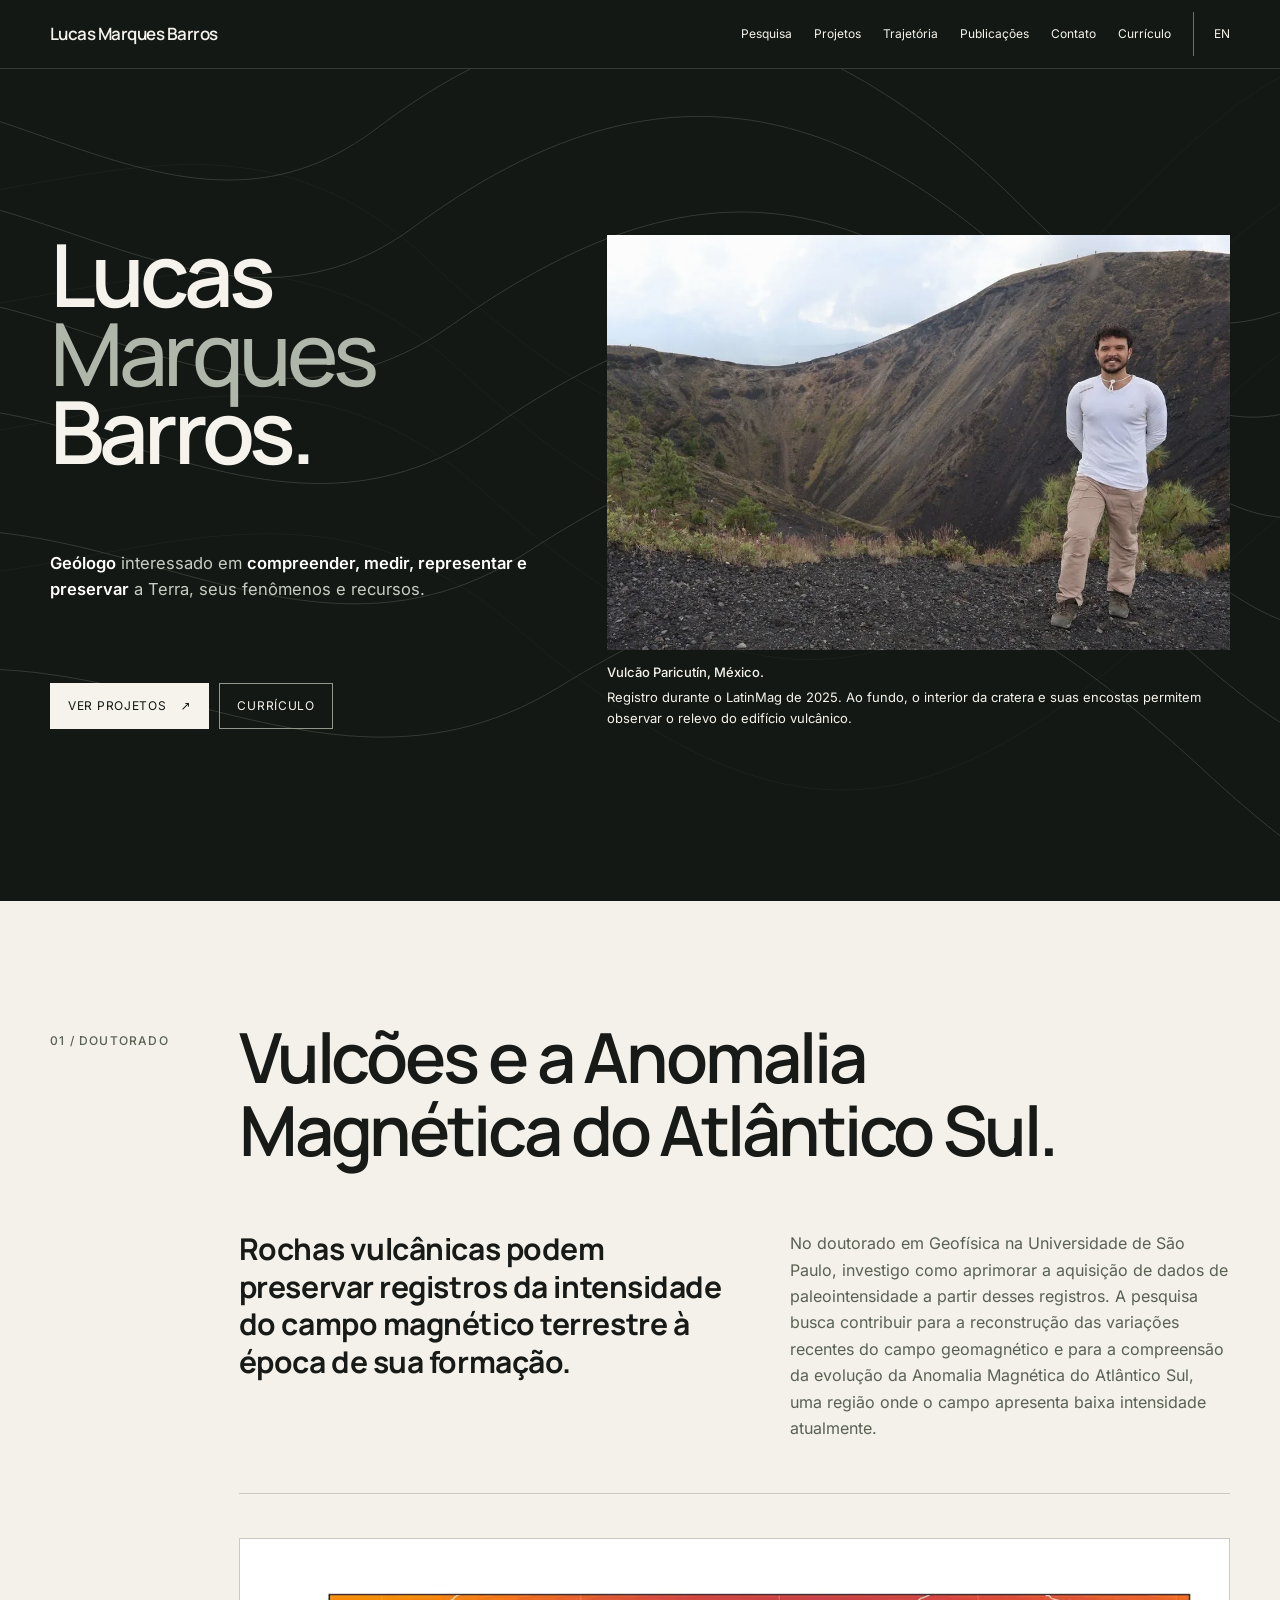
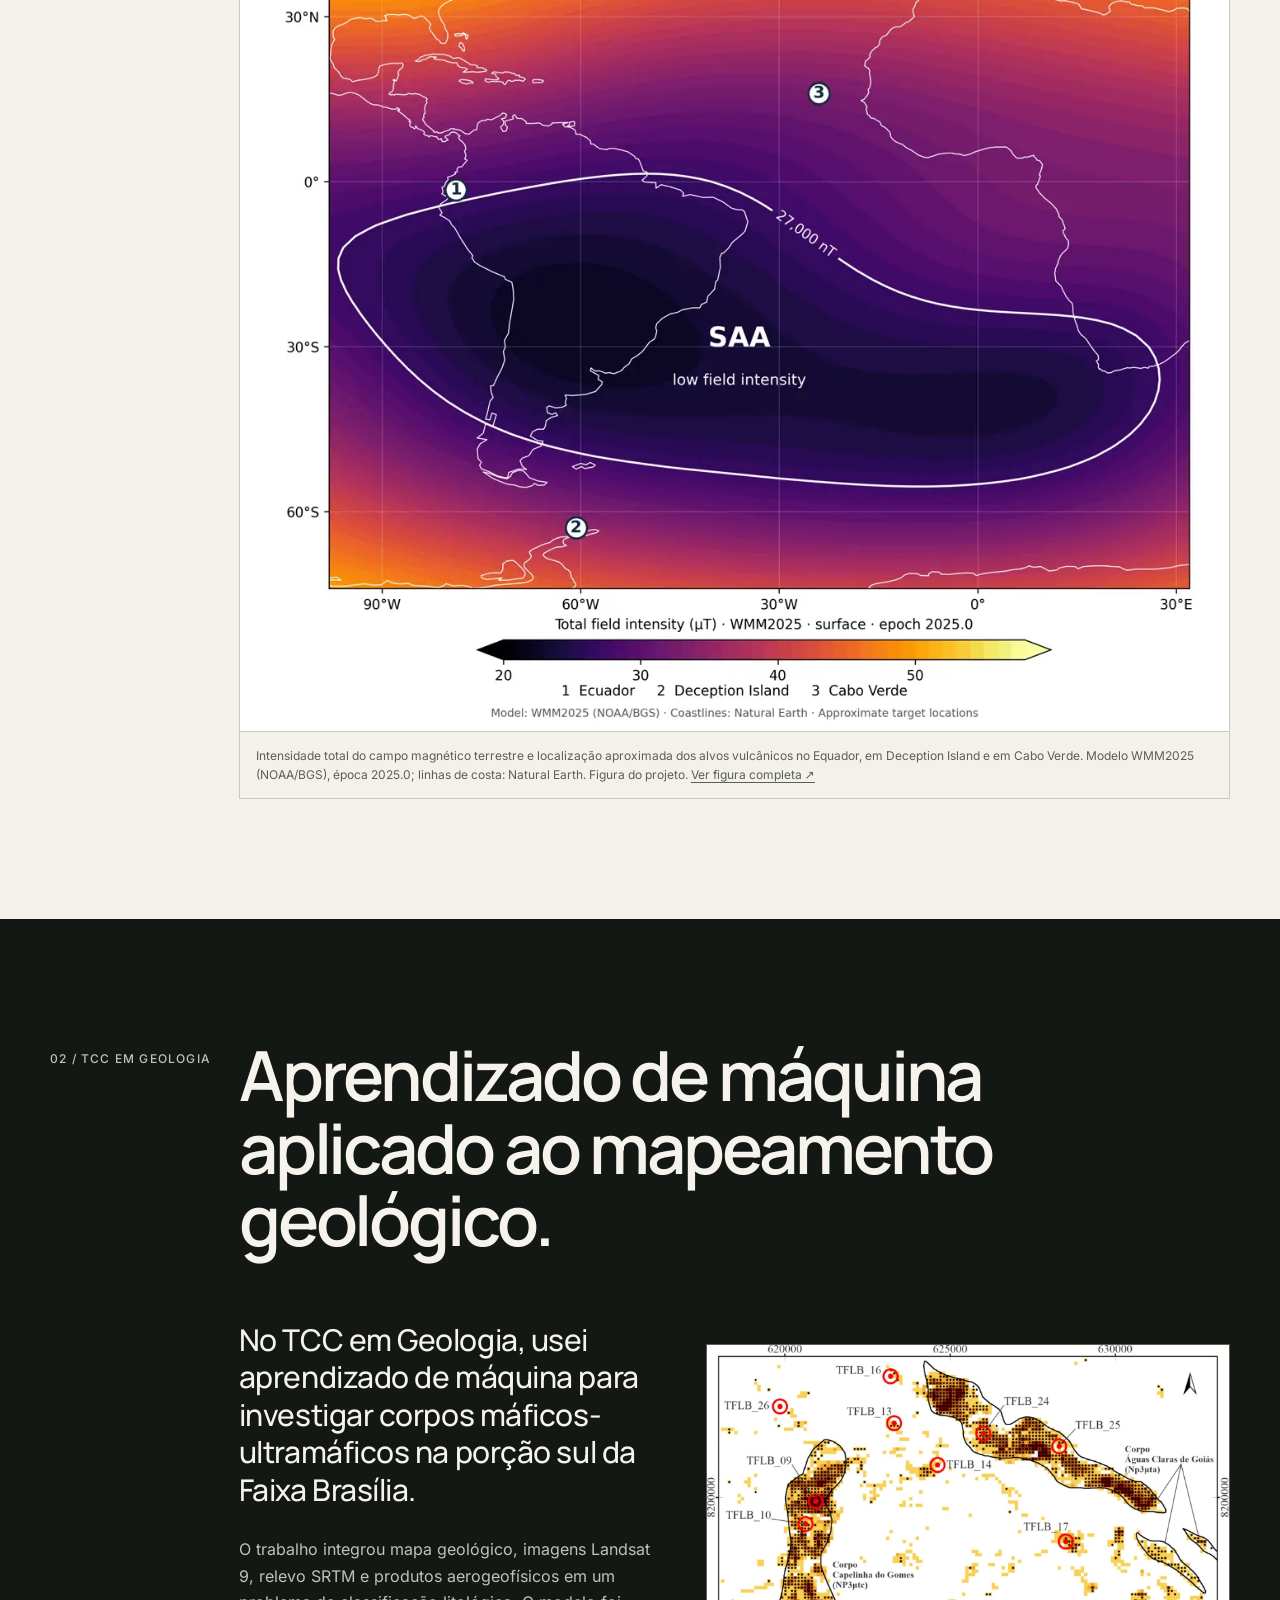
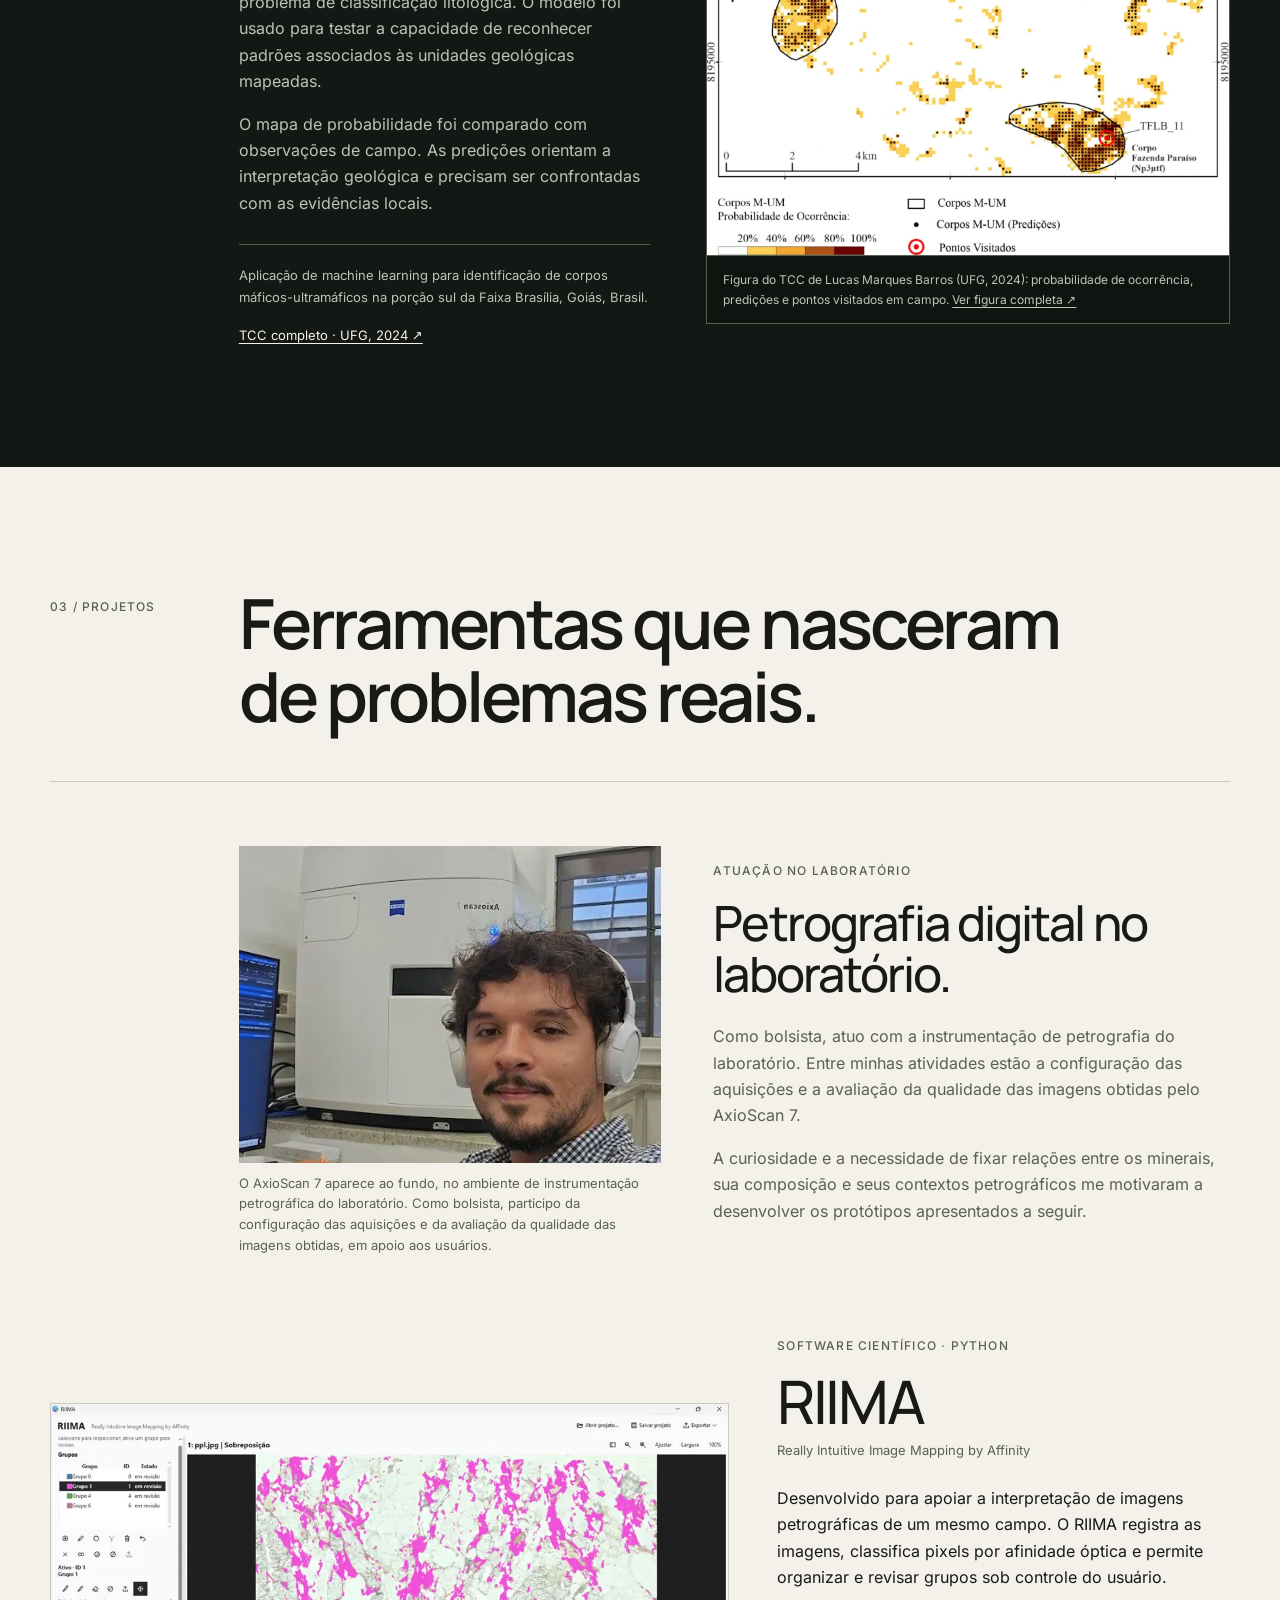
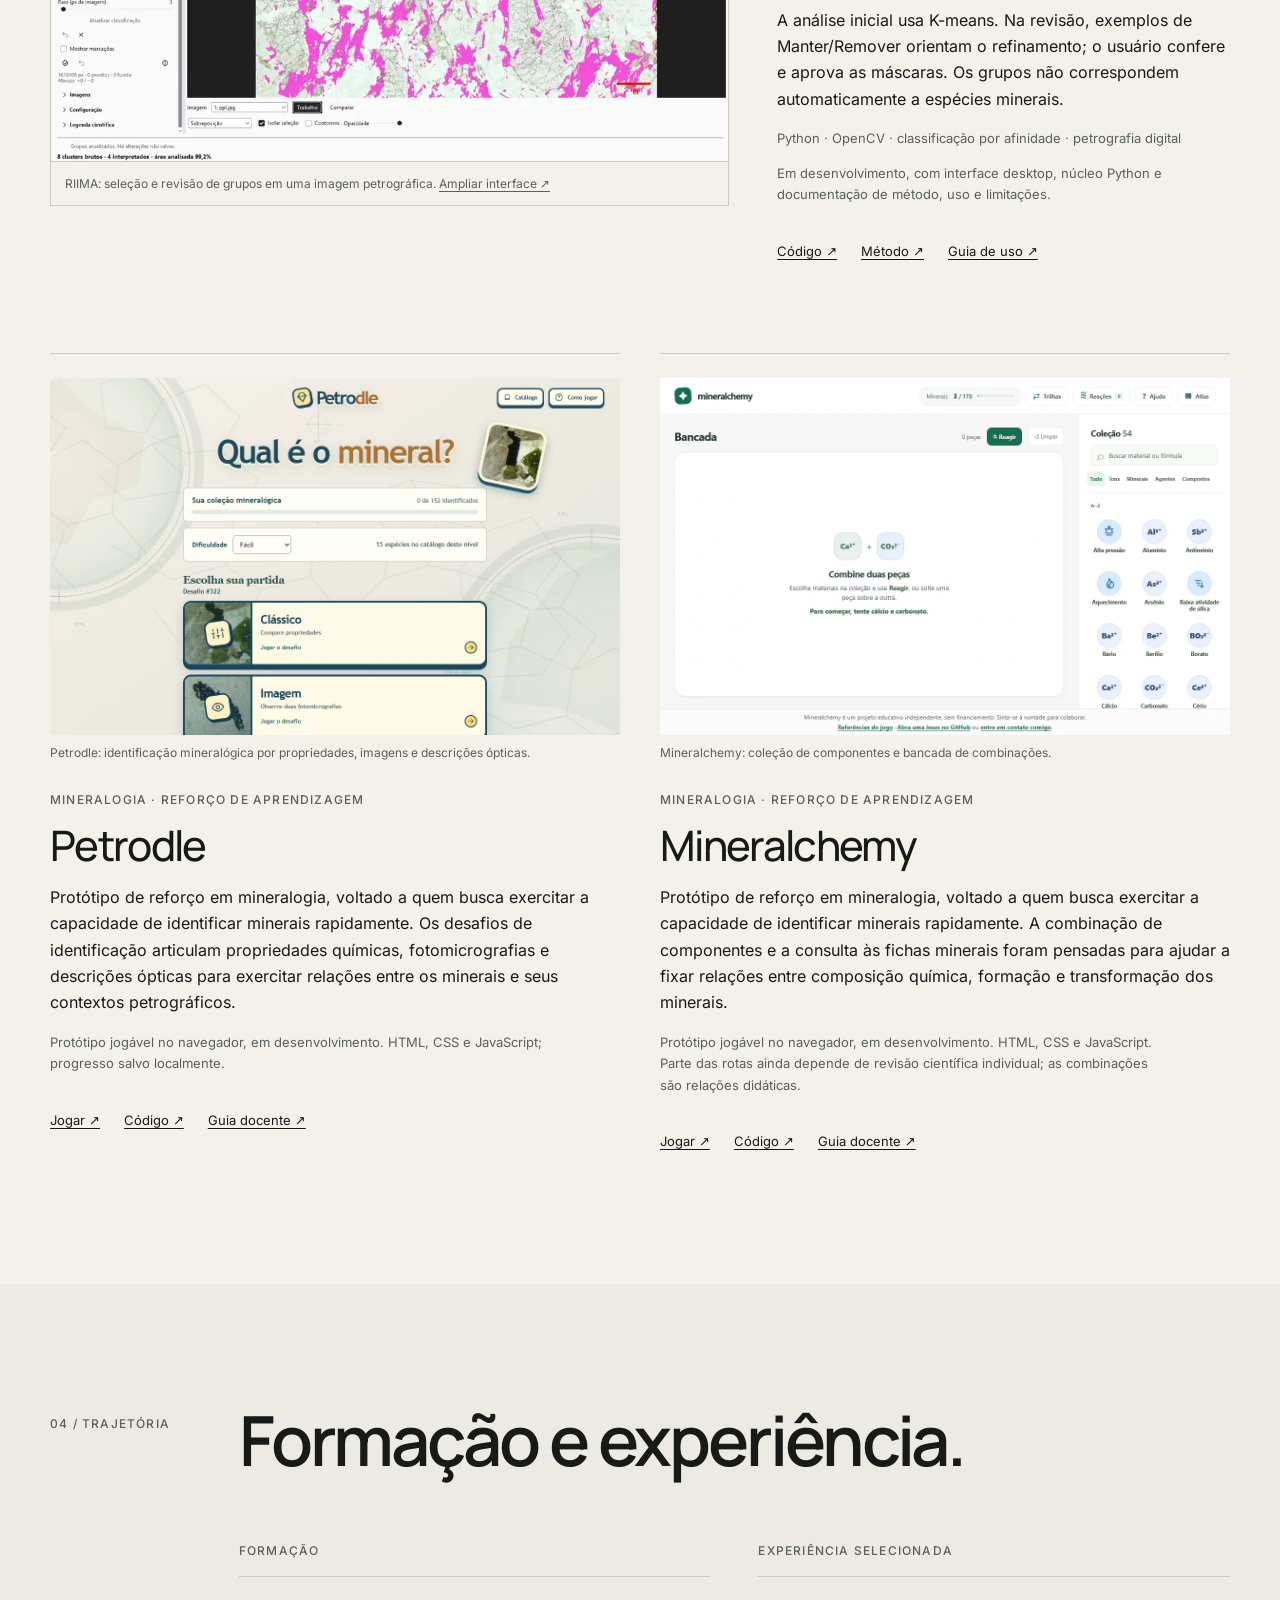
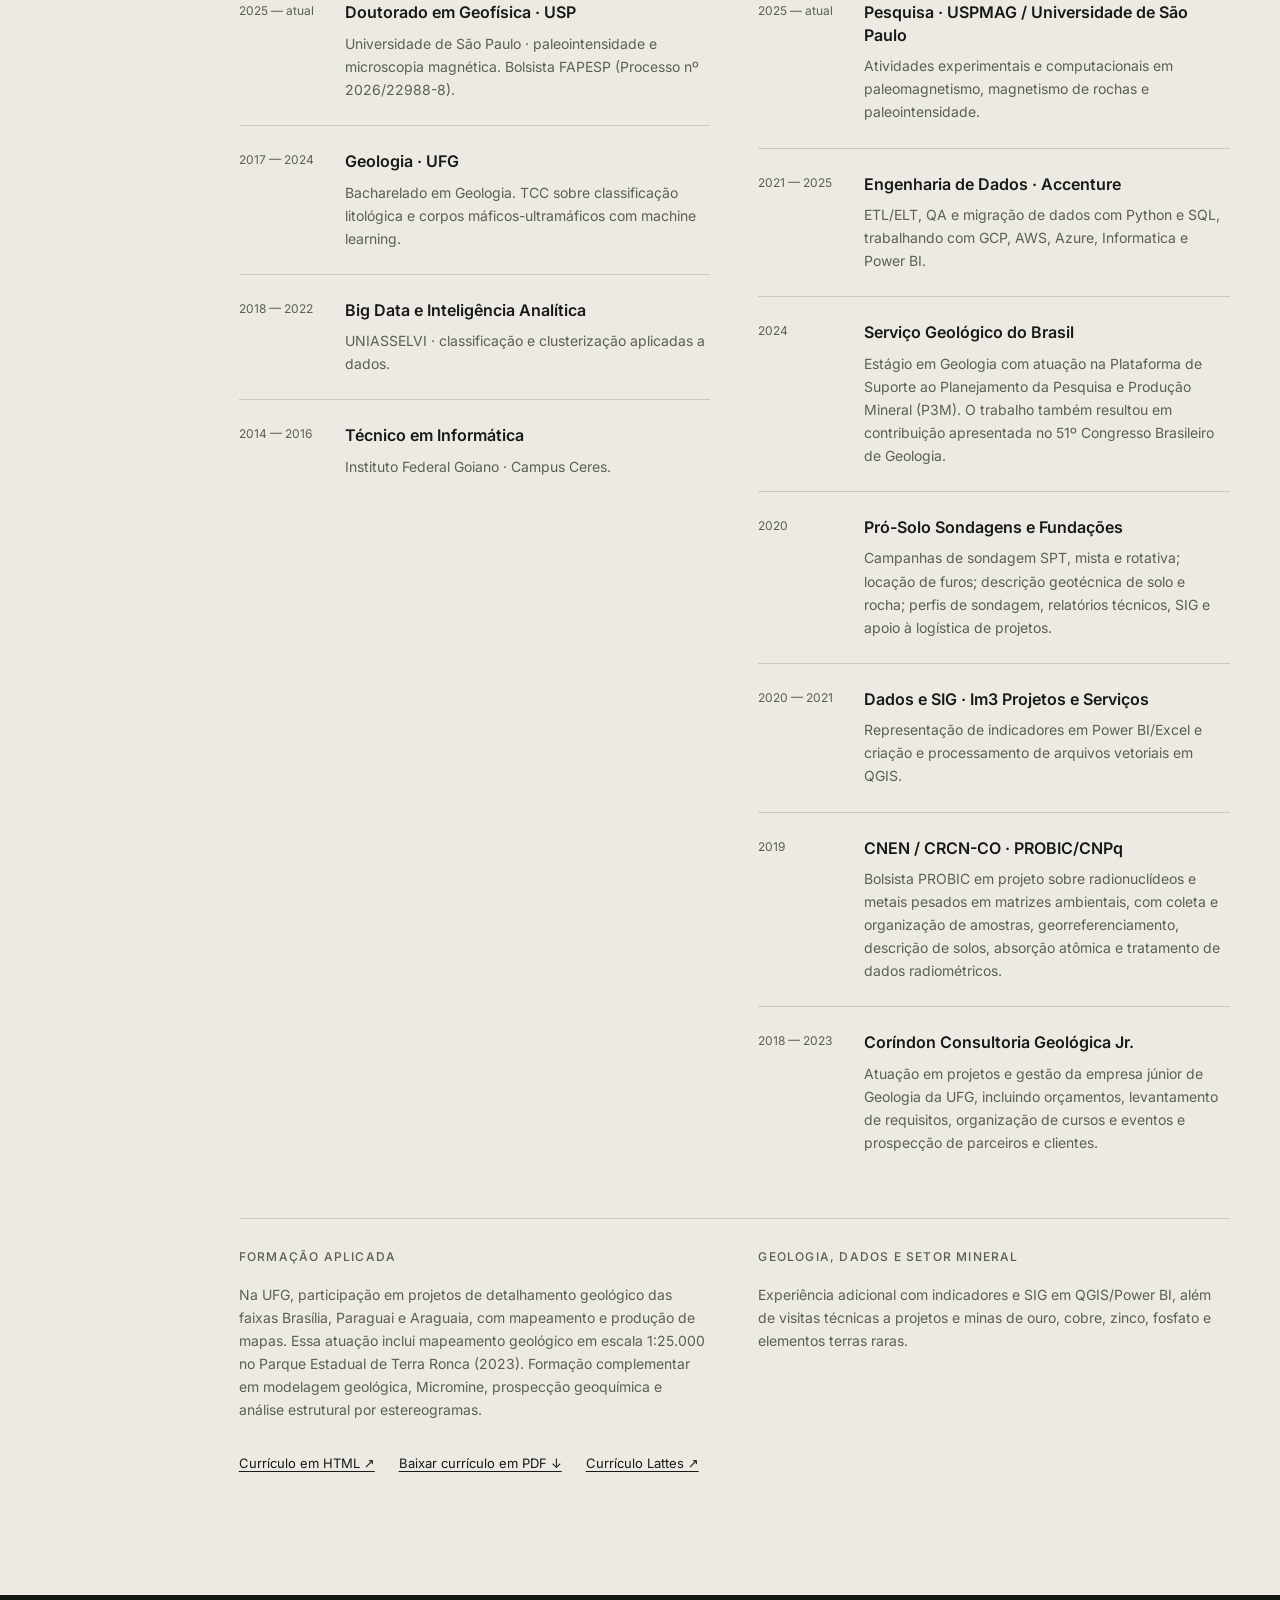
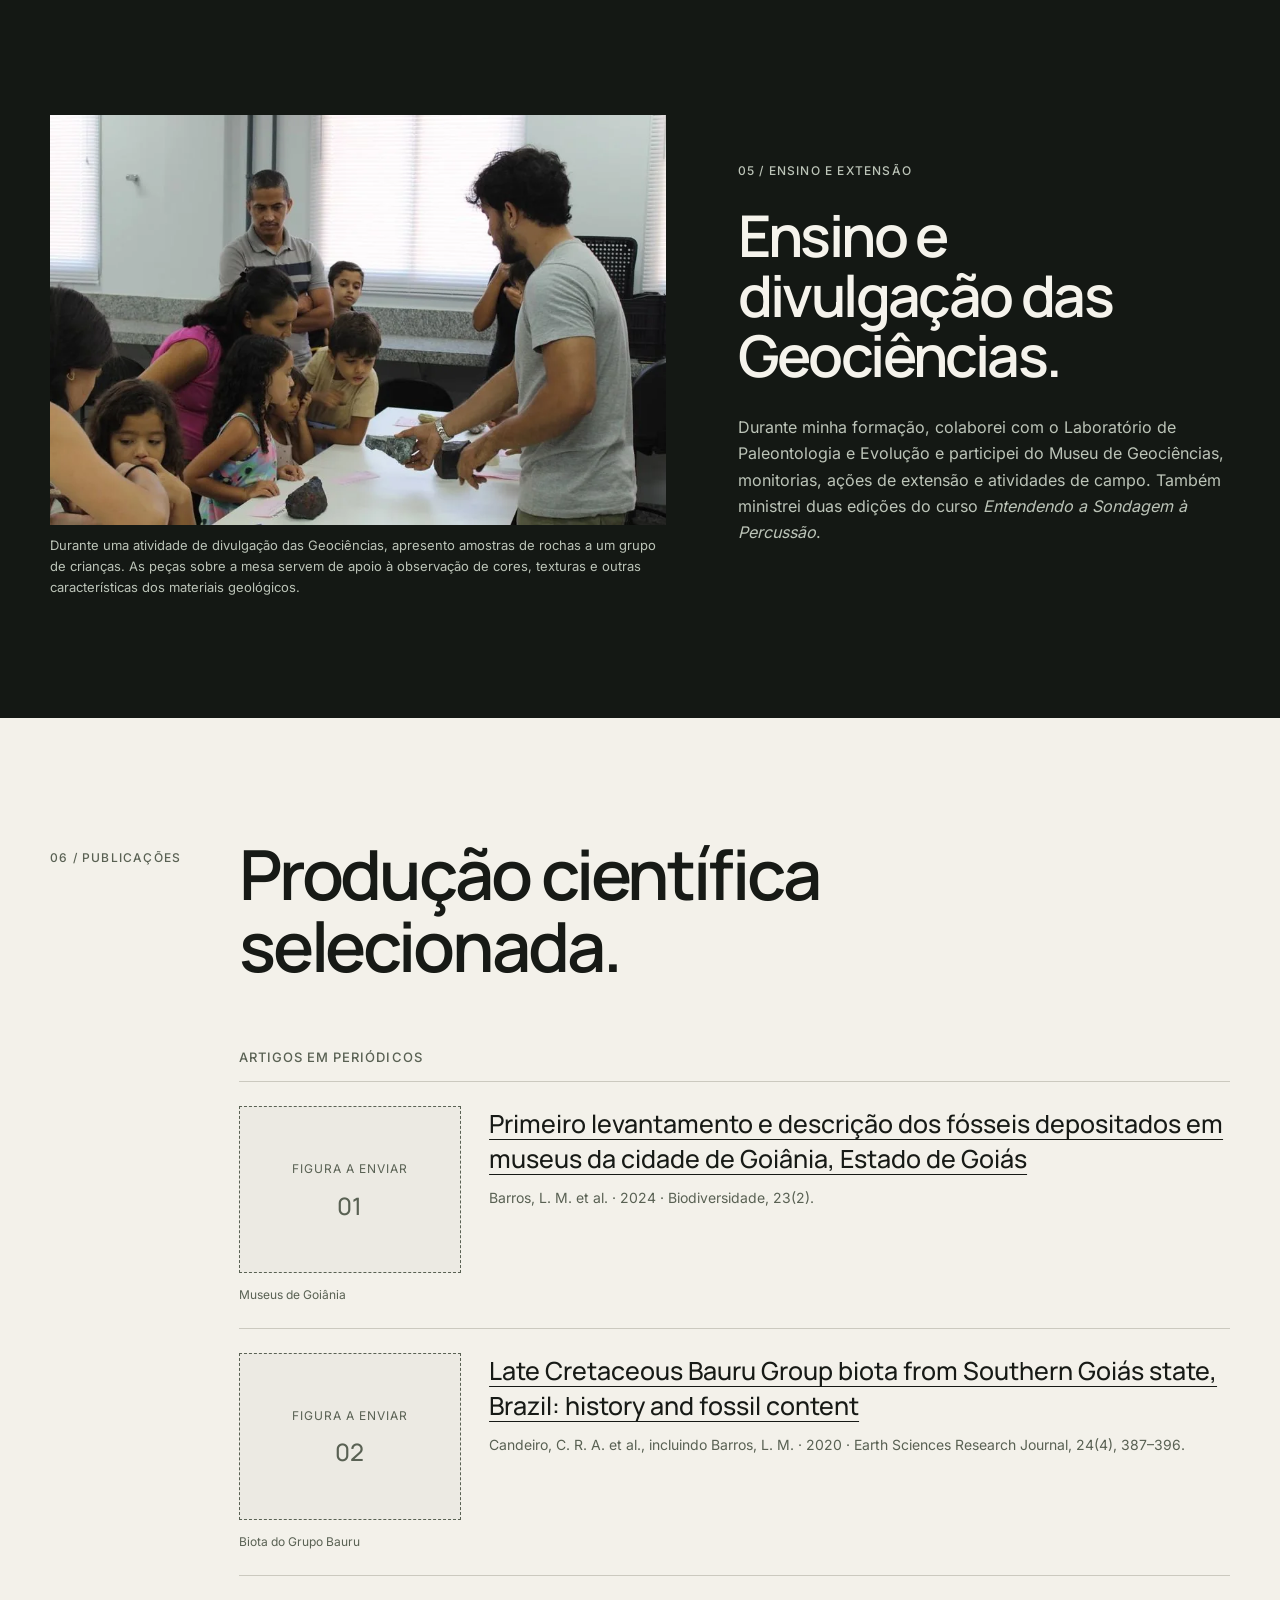
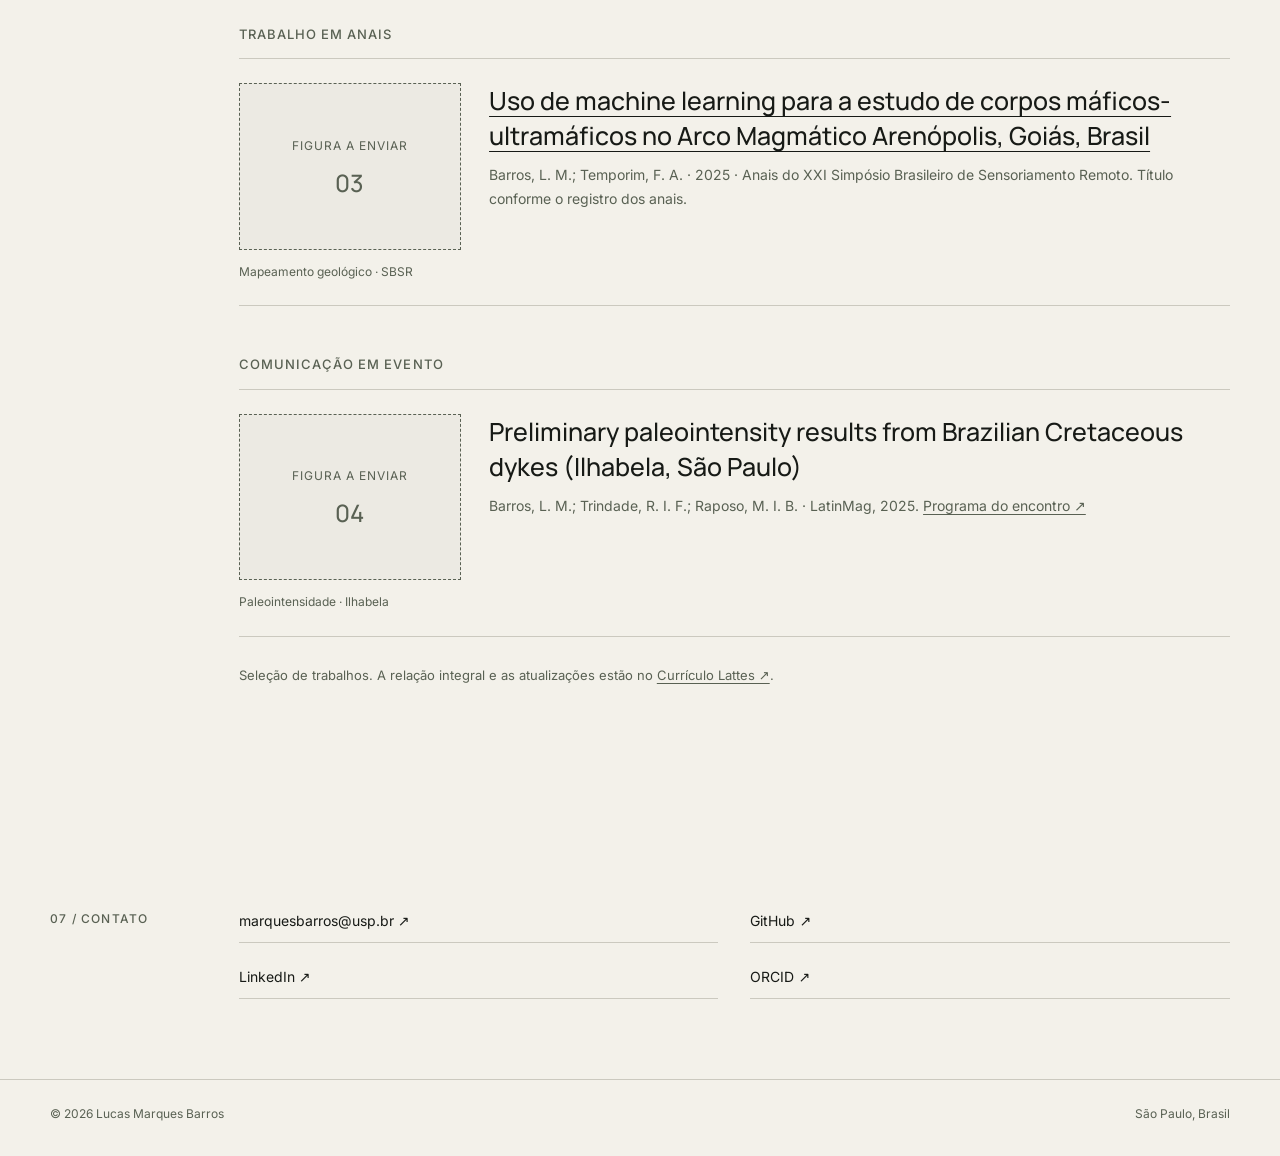
==== commit e1bb0d66: "content: remove field compass photograph from career section" ====
--- a/index.html
+++ b/index.html
@@ -199,7 +199,7 @@
           <article><span class="date-range">2017 — 2024</span><div><h3>Geologia · UFG</h3><p>Bacharelado em Geologia. TCC sobre classificação litológica e corpos máficos-ultramáficos com machine learning.</p></div></article>
           <article><span class="date-range">2018 — 2022</span><div><h3>Big Data e Inteligência Analítica</h3><p>UNIASSELVI · classificação e clusterização aplicadas a dados.</p></div></article>
           <article><span class="date-range">2014 — 2016</span><div><h3>Técnico em Informática</h3><p>Instituto Federal Goiano · Campus Ceres.</p></div></article>
-          <figure class="career-photo"><img src="./assets/field-compass.webp" width="900" height="675" srcset="./assets/field-compass-600.webp 600w, ./assets/field-compass.webp 900w" sizes="(max-width: 560px) calc(100vw - 32px), 480px" loading="lazy" decoding="async" alt="Lucas medindo a atitude de um dos planos de uma dobra em laço com bússola geológica"><figcaption>Medição da atitude de um dos planos de uma dobra em laço com bússola geológica. A medida registra a orientação do plano no afloramento e auxilia a descrição da geometria da dobra.</figcaption></figure>
+
         </div>
 
         <div class="career-column reveal">
--- a/style.css
+++ b/style.css
@@ -627,13 +627,6 @@
   color: var(--muted);
   font-size: 12px;
 }
-.career-photo {
-  margin-top: 32px;
-}
-.career-photo figcaption {
-  margin-top: 10px;
-  font-size: 13px;
-}
 .career-notes {
   margin-top: 40px;
   padding-top: 28px;
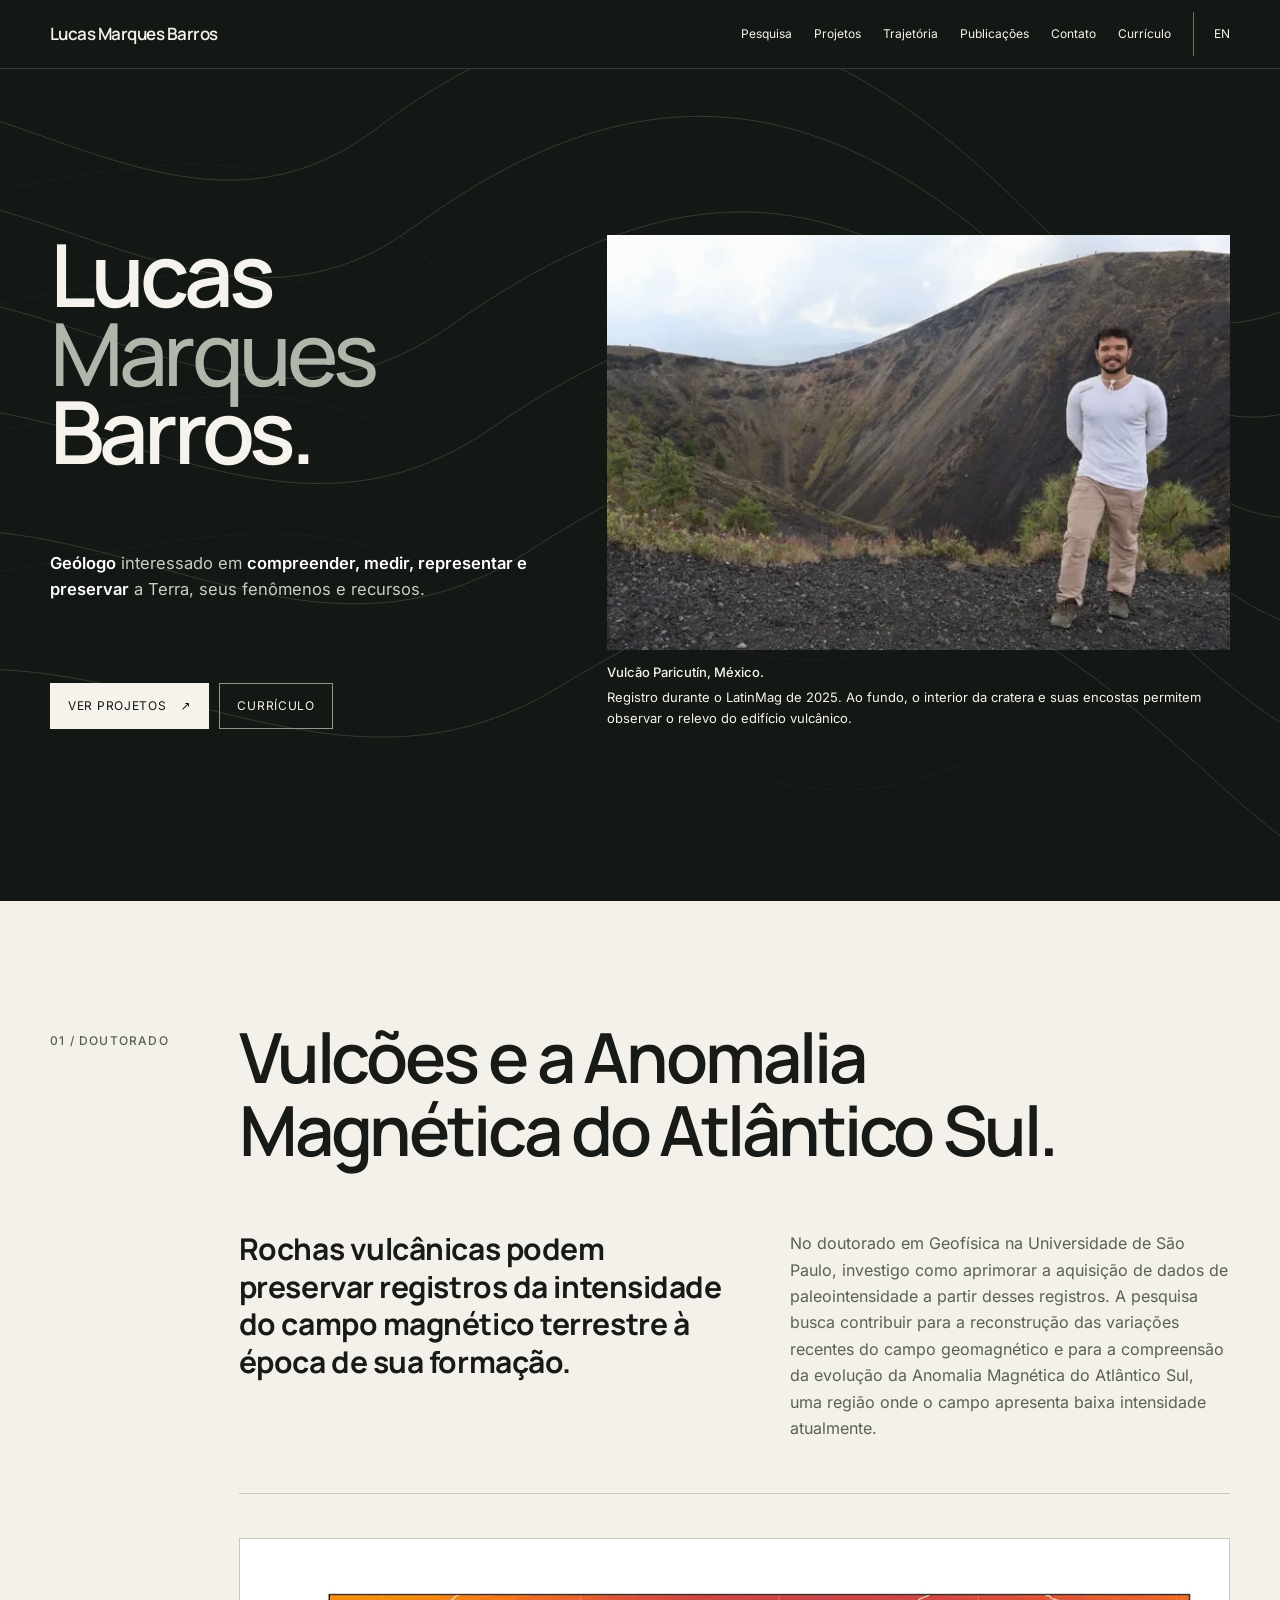
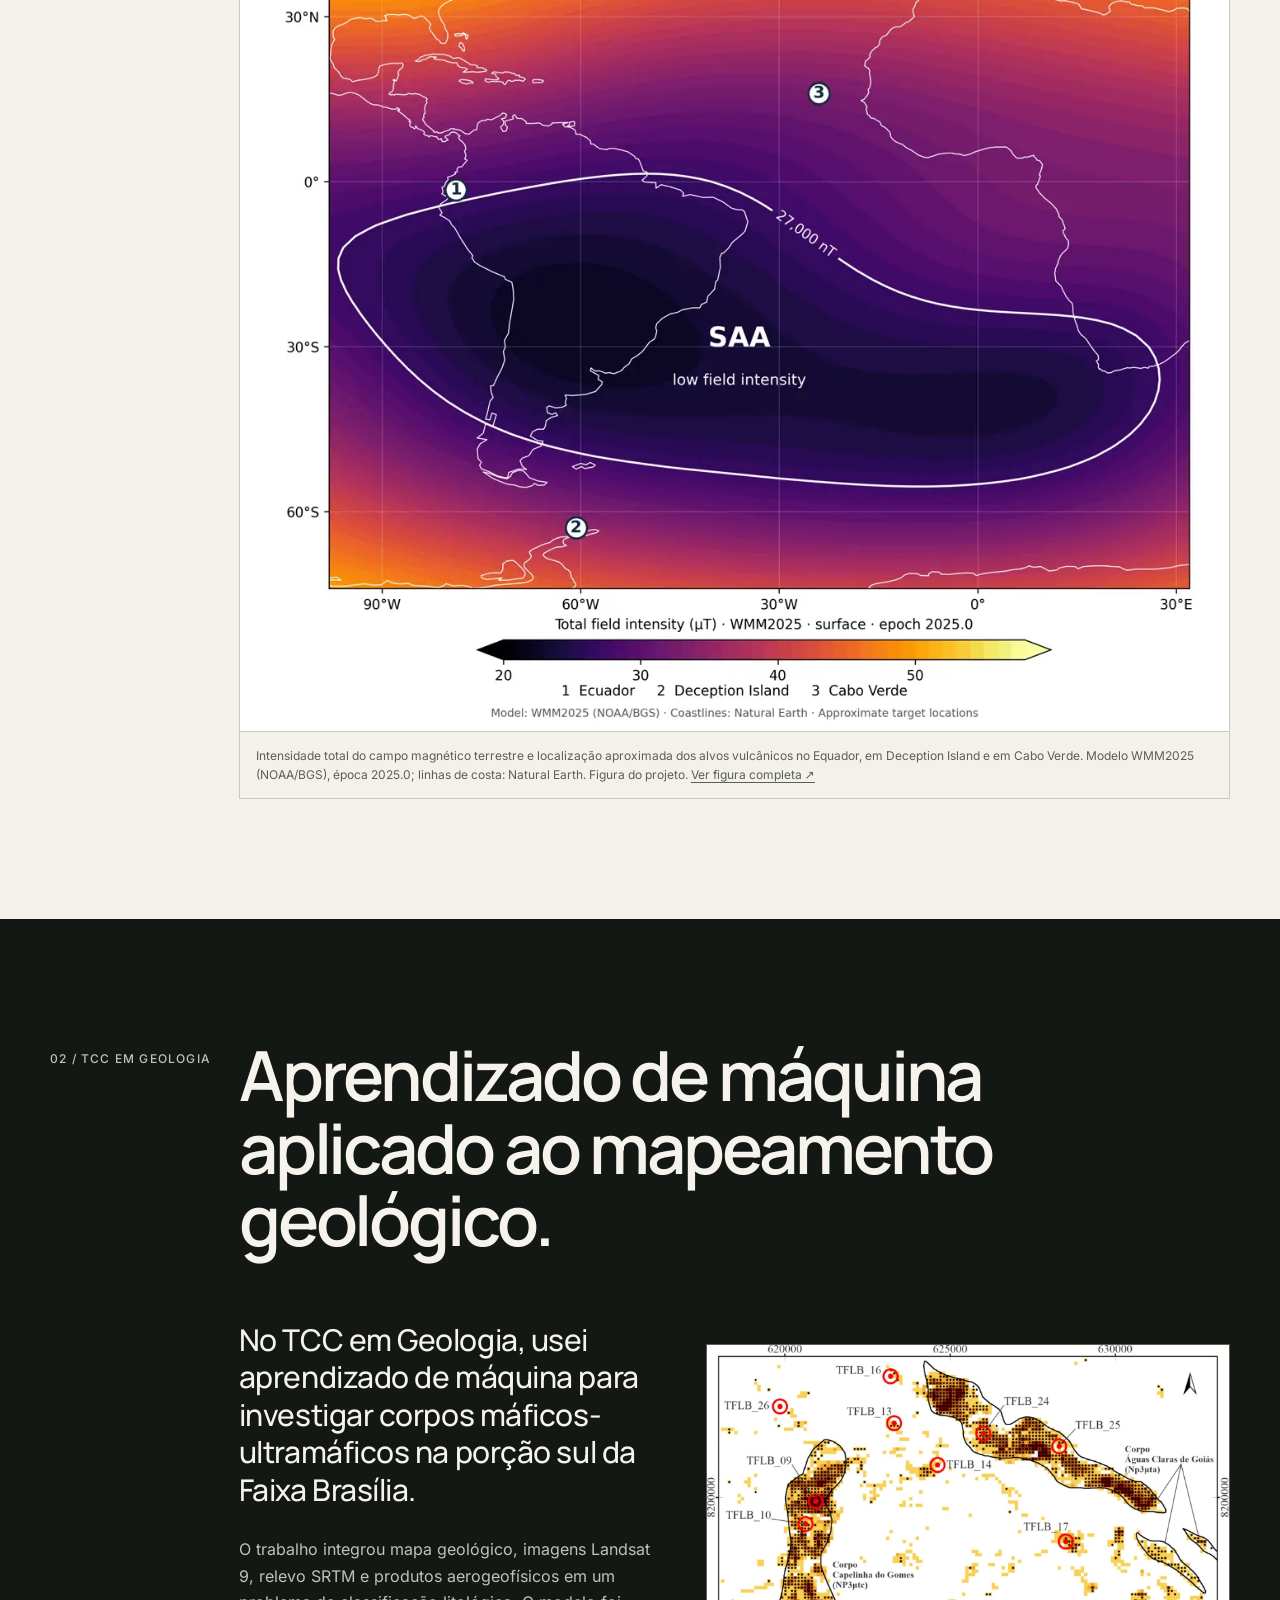
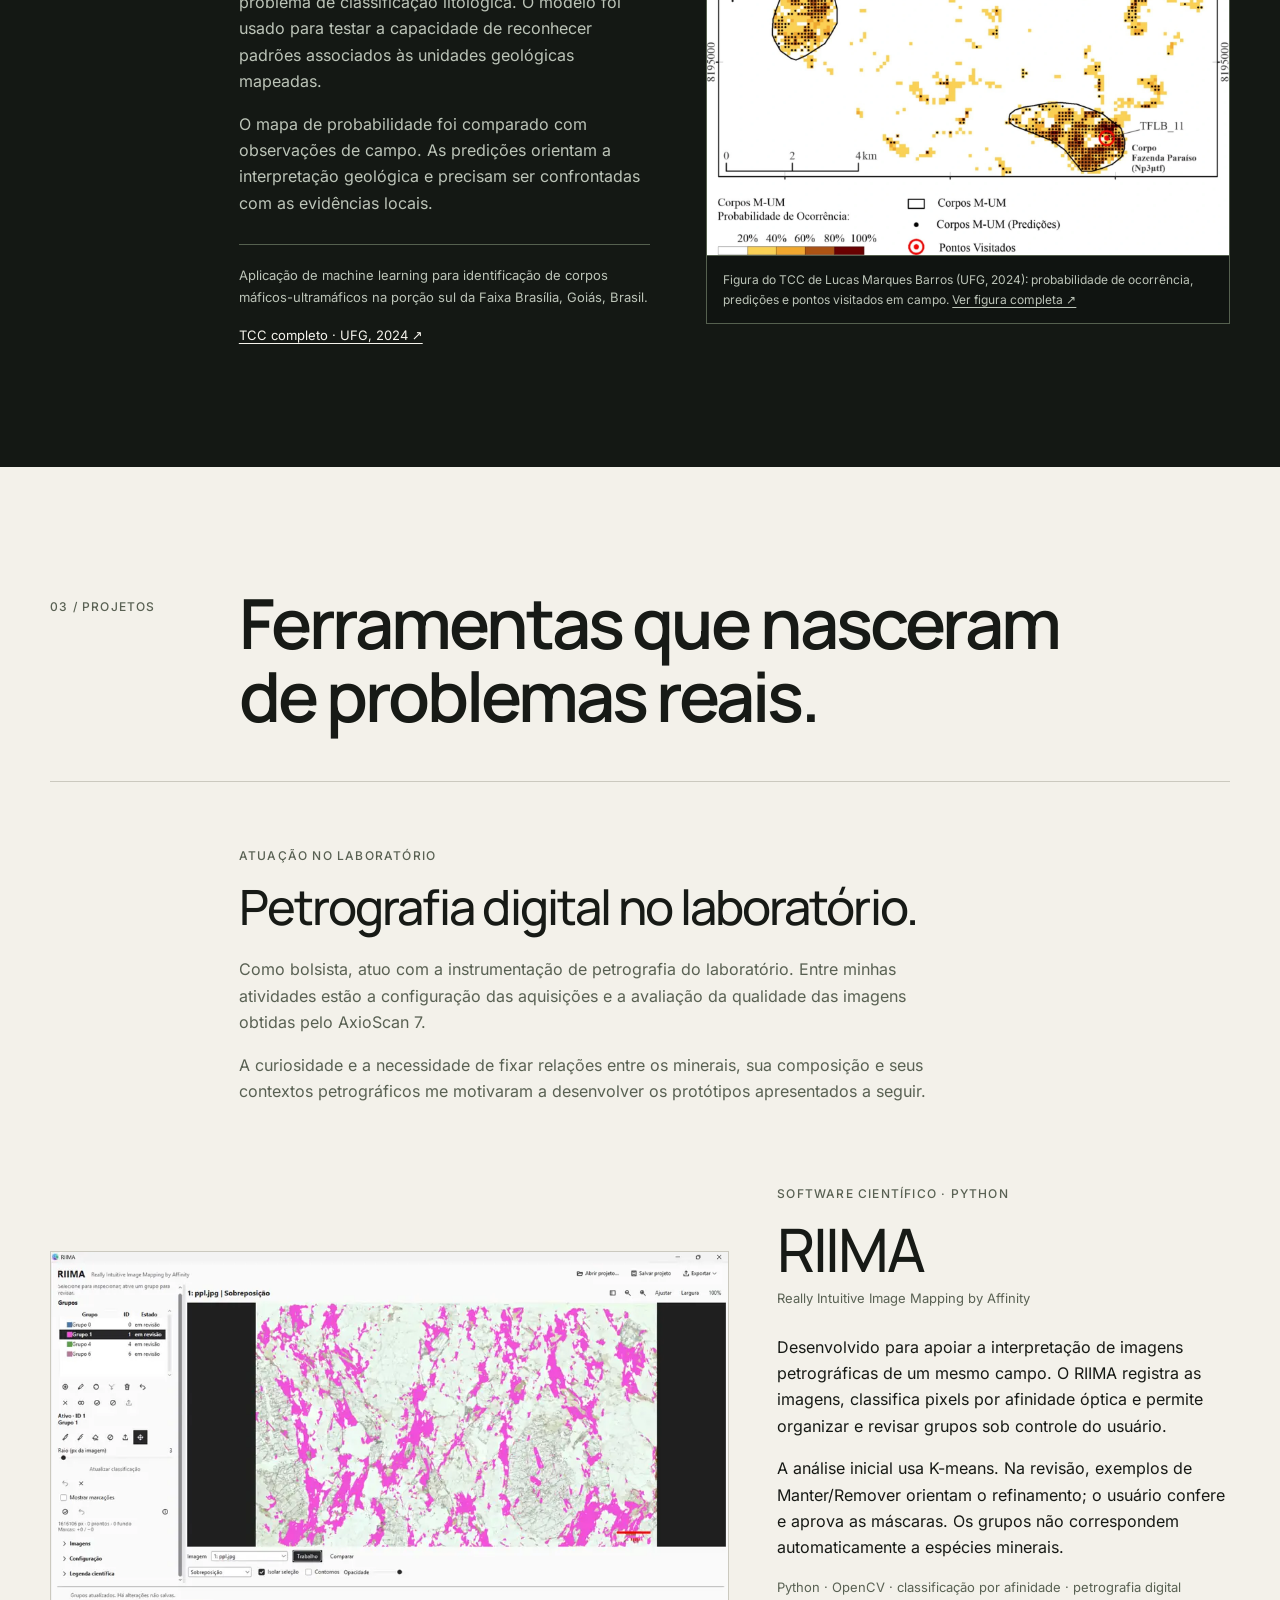
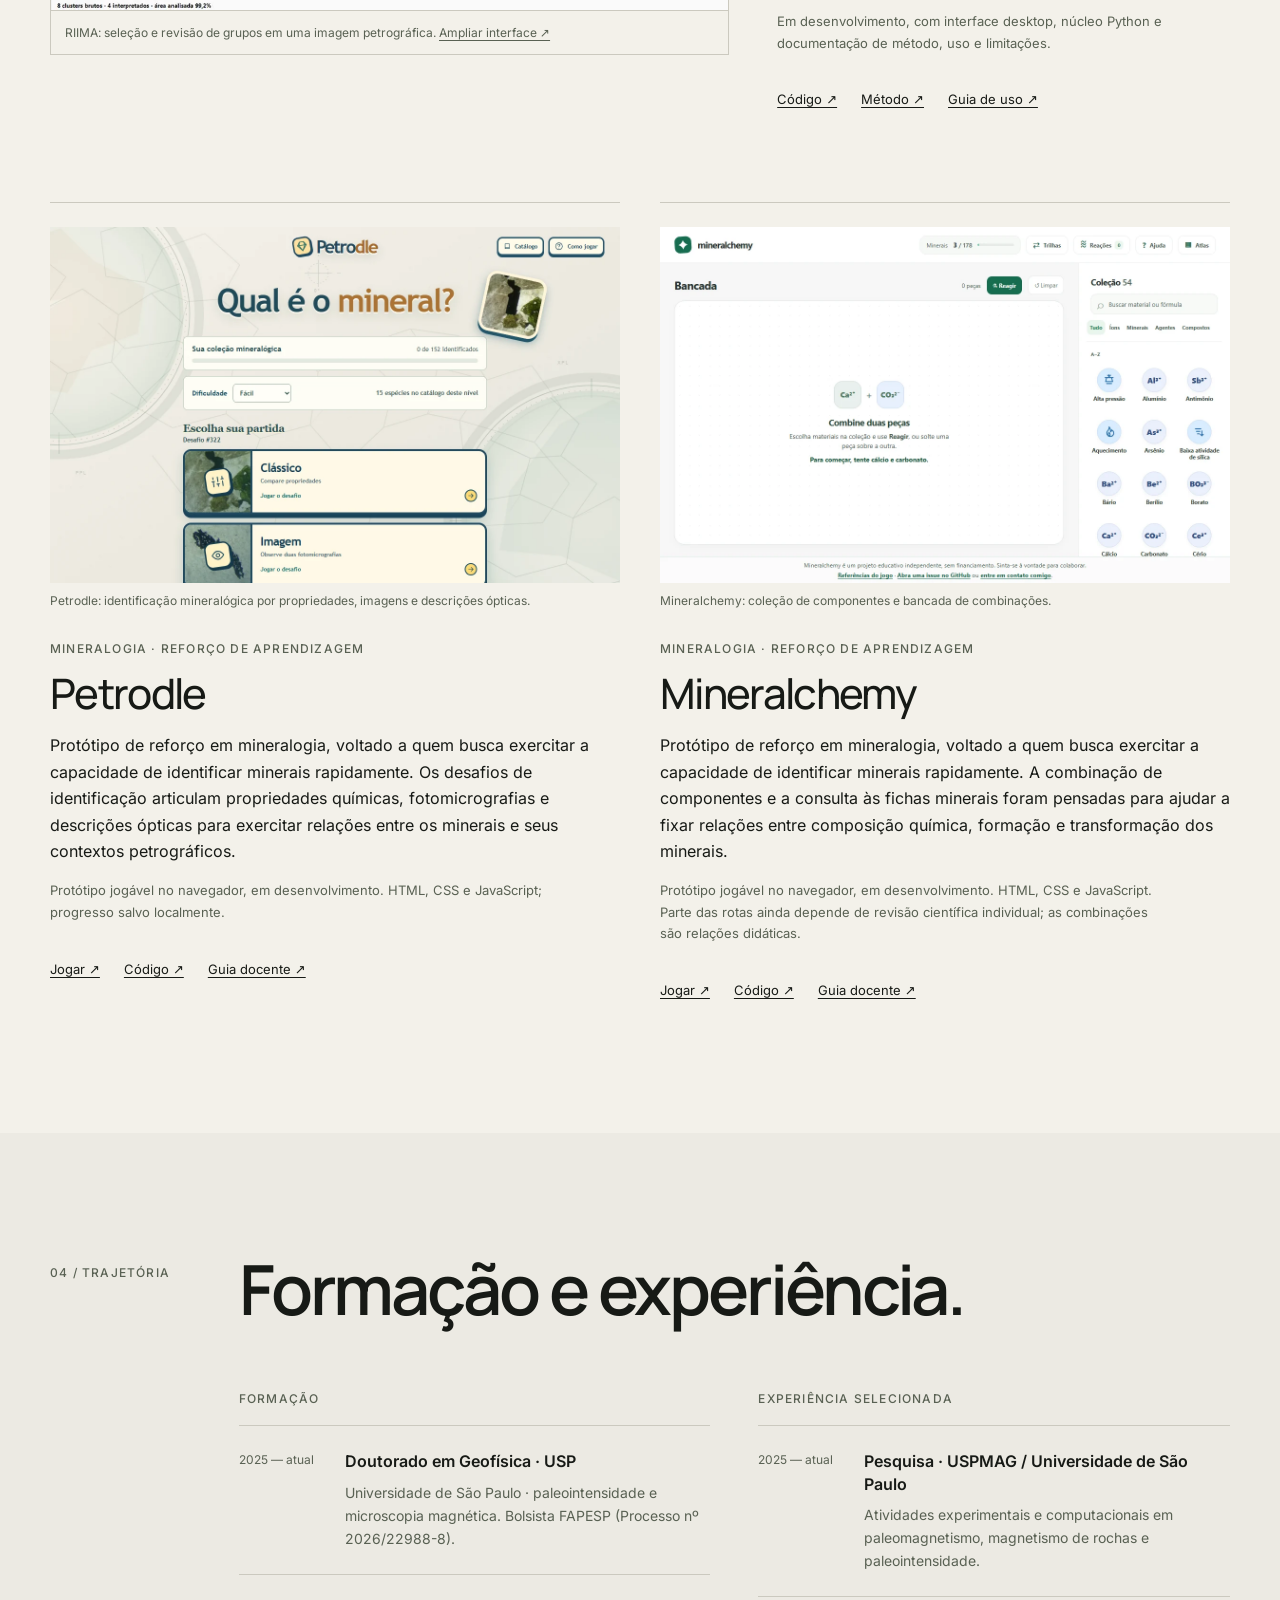
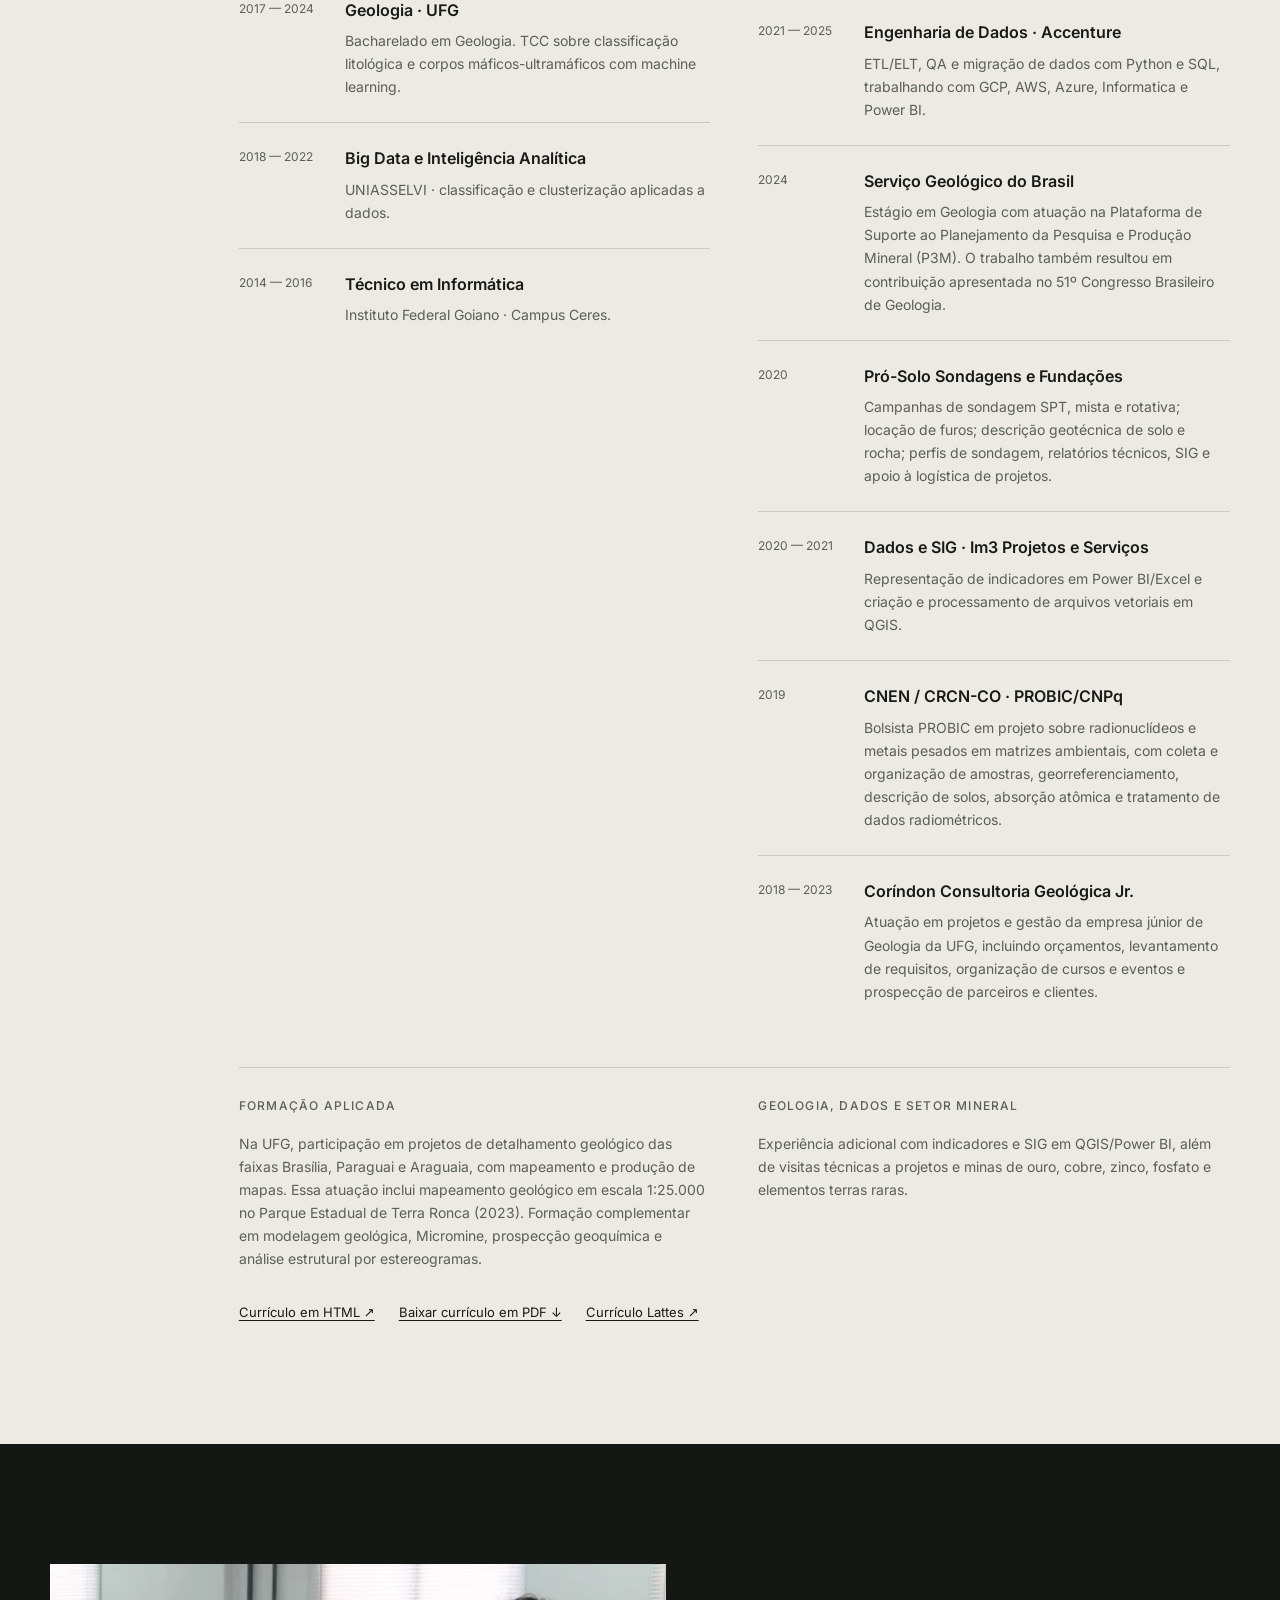
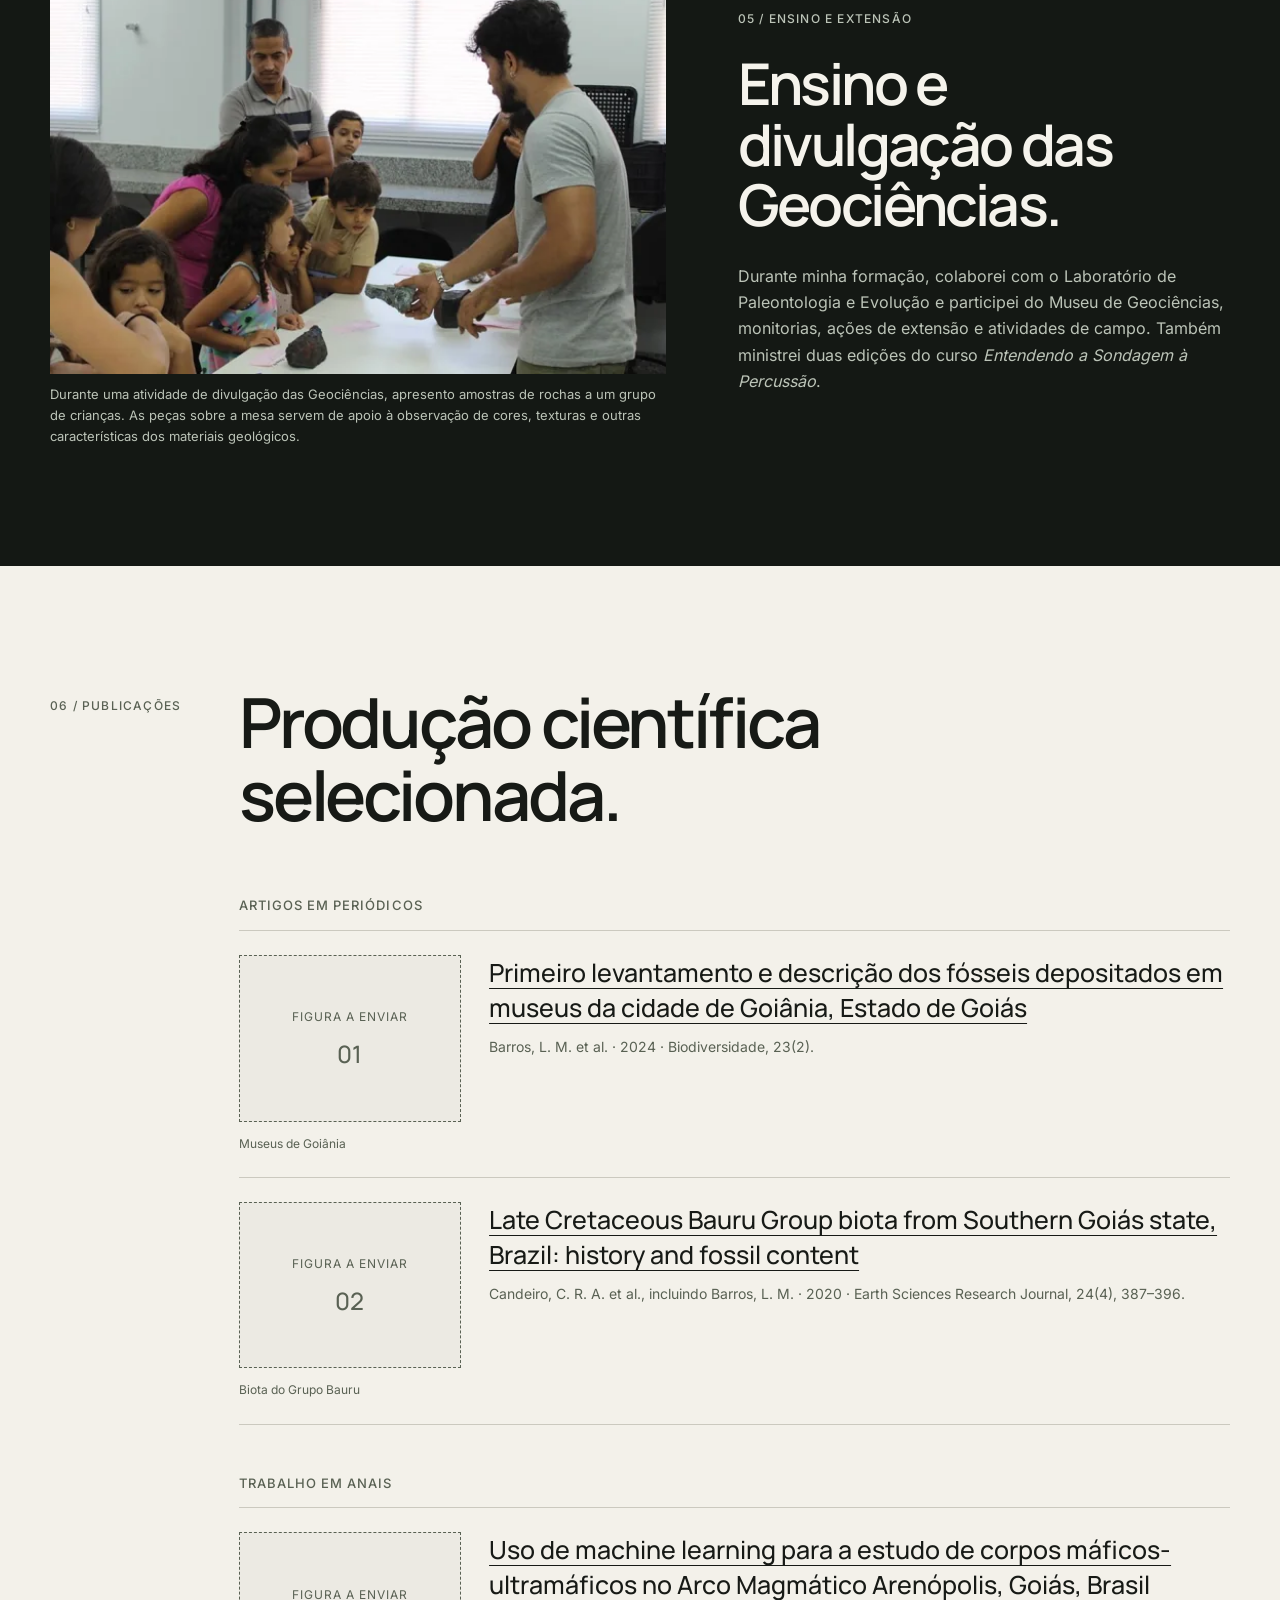
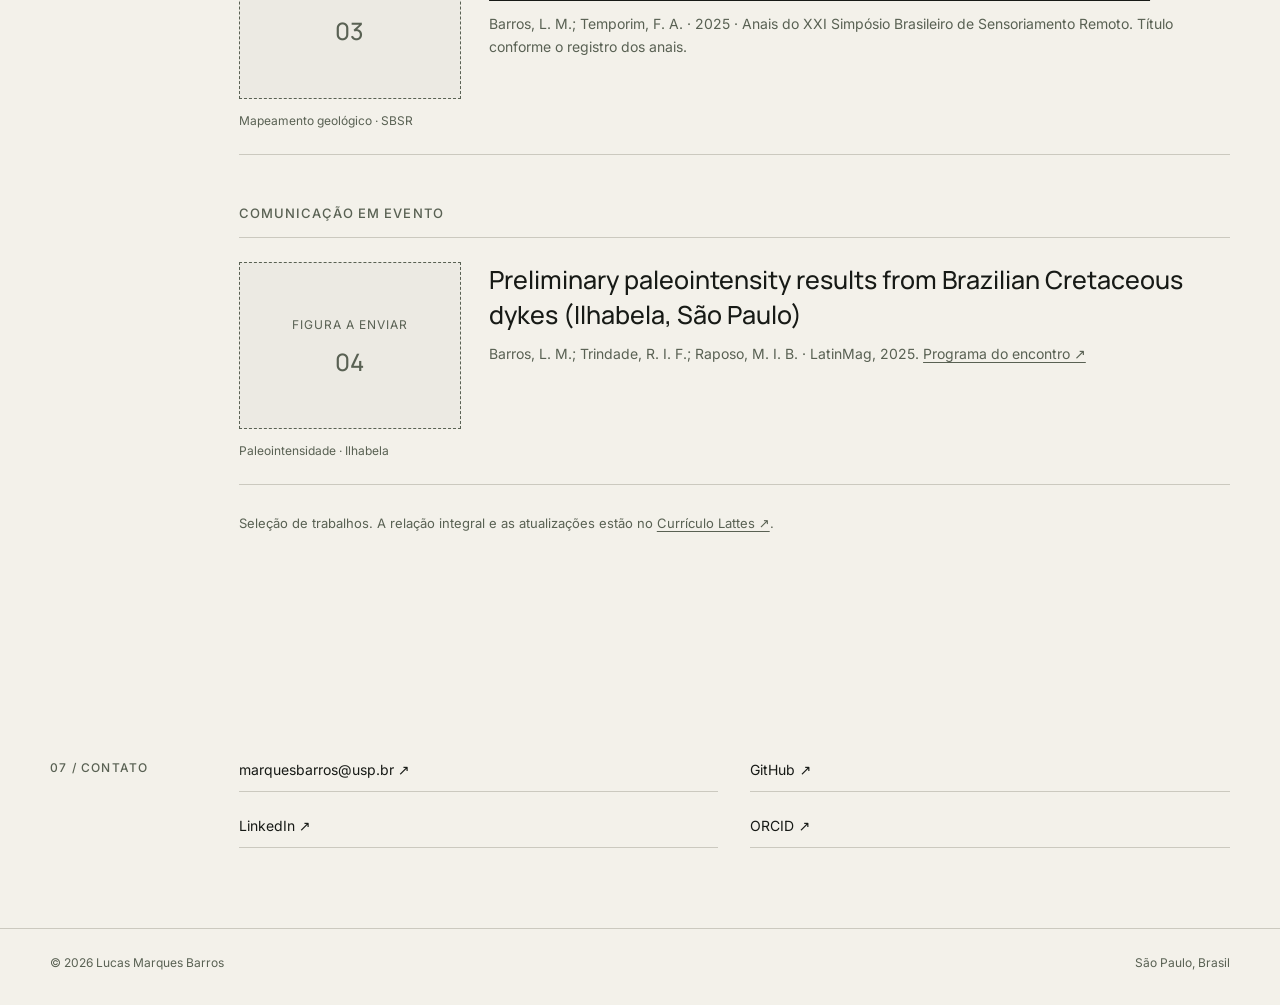
==== commit 13f23040: "content: remove AxioScan photograph and retain laboratory narrative" ====
--- a/index.html
+++ b/index.html
@@ -130,10 +130,6 @@
       </header>
 
       <div class="laboratory-intro reveal">
-        <figure class="research-lab-photo">
-          <div class="image-mask"><img src="./assets/research-axioscan.webp" width="512" height="911" loading="lazy" decoding="async" alt="Lucas Marques Barros ao lado do AxioScan 7 no laboratório"></div>
-          <figcaption>O AxioScan 7 aparece ao fundo, no ambiente de instrumentação petrográfica do laboratório. Como bolsista, participo da configuração das aquisições e da avaliação da qualidade das imagens obtidas, em apoio aos usuários.</figcaption>
-        </figure>
         <div class="method-copy">
           <span class="mini-label">Atuação no laboratório</span>
           <h3>Petrografia digital no laboratório.</h3>
--- a/style.css
+++ b/style.css
@@ -432,10 +432,6 @@
   outline-offset: 3px;
 }
 .laboratory-intro {
-  display: grid;
-  grid-template-columns: minmax(0, 0.9fr) minmax(0, 1.1fr);
-  gap: 52px;
-  align-items: center;
   margin-top: 0;
   margin-bottom: 80px;
   margin-left: var(--indent);
@@ -468,16 +464,6 @@
 .figure-placeholder figcaption {
   margin-top: 12px;
 }
-.research-lab-photo .image-mask {
-  aspect-ratio: 4/3;
-  overflow: hidden;
-}
-.research-lab-photo img {
-  height: 100%;
-  object-fit: cover;
-  object-position: center 44%;
-}
-.research-lab-photo figcaption,
 .outreach-photo figcaption {
   margin-top: 10px;
   font-size: 13px;
@@ -489,6 +475,7 @@
 }
 .method-copy p {
   color: var(--muted);
+  max-width: 72ch;
 }
 .tcc-grid {
   display: grid;
@@ -928,7 +915,6 @@
     margin-bottom: 40px;
   }
   .research-intro,
-  .laboratory-intro,
   .tcc-grid,
   .project-feature,
   .outreach-grid {
@@ -938,9 +924,6 @@
   .research-intro {
     padding-bottom: 40px;
   }
-  .research-lab-photo {
-    max-width: 620px;
-  }
   .project-feature {
     padding-bottom: 64px;
   }
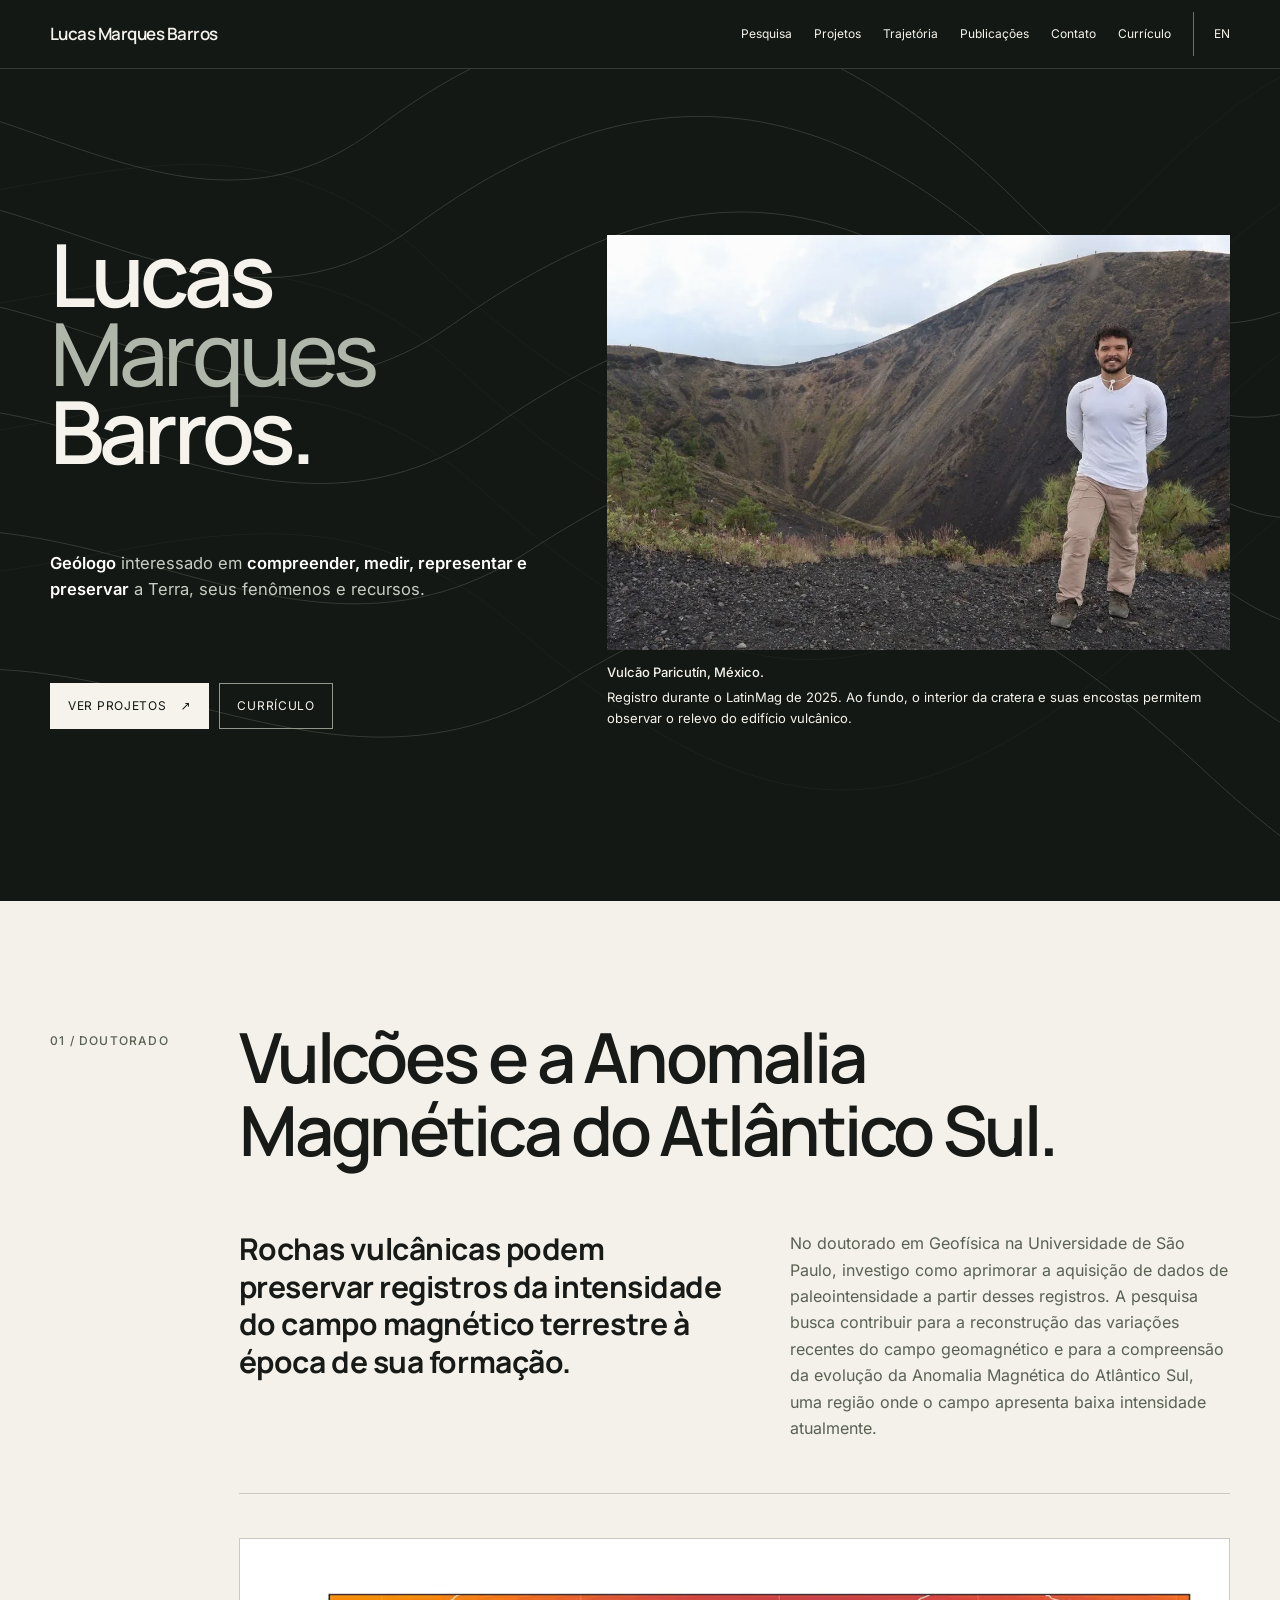
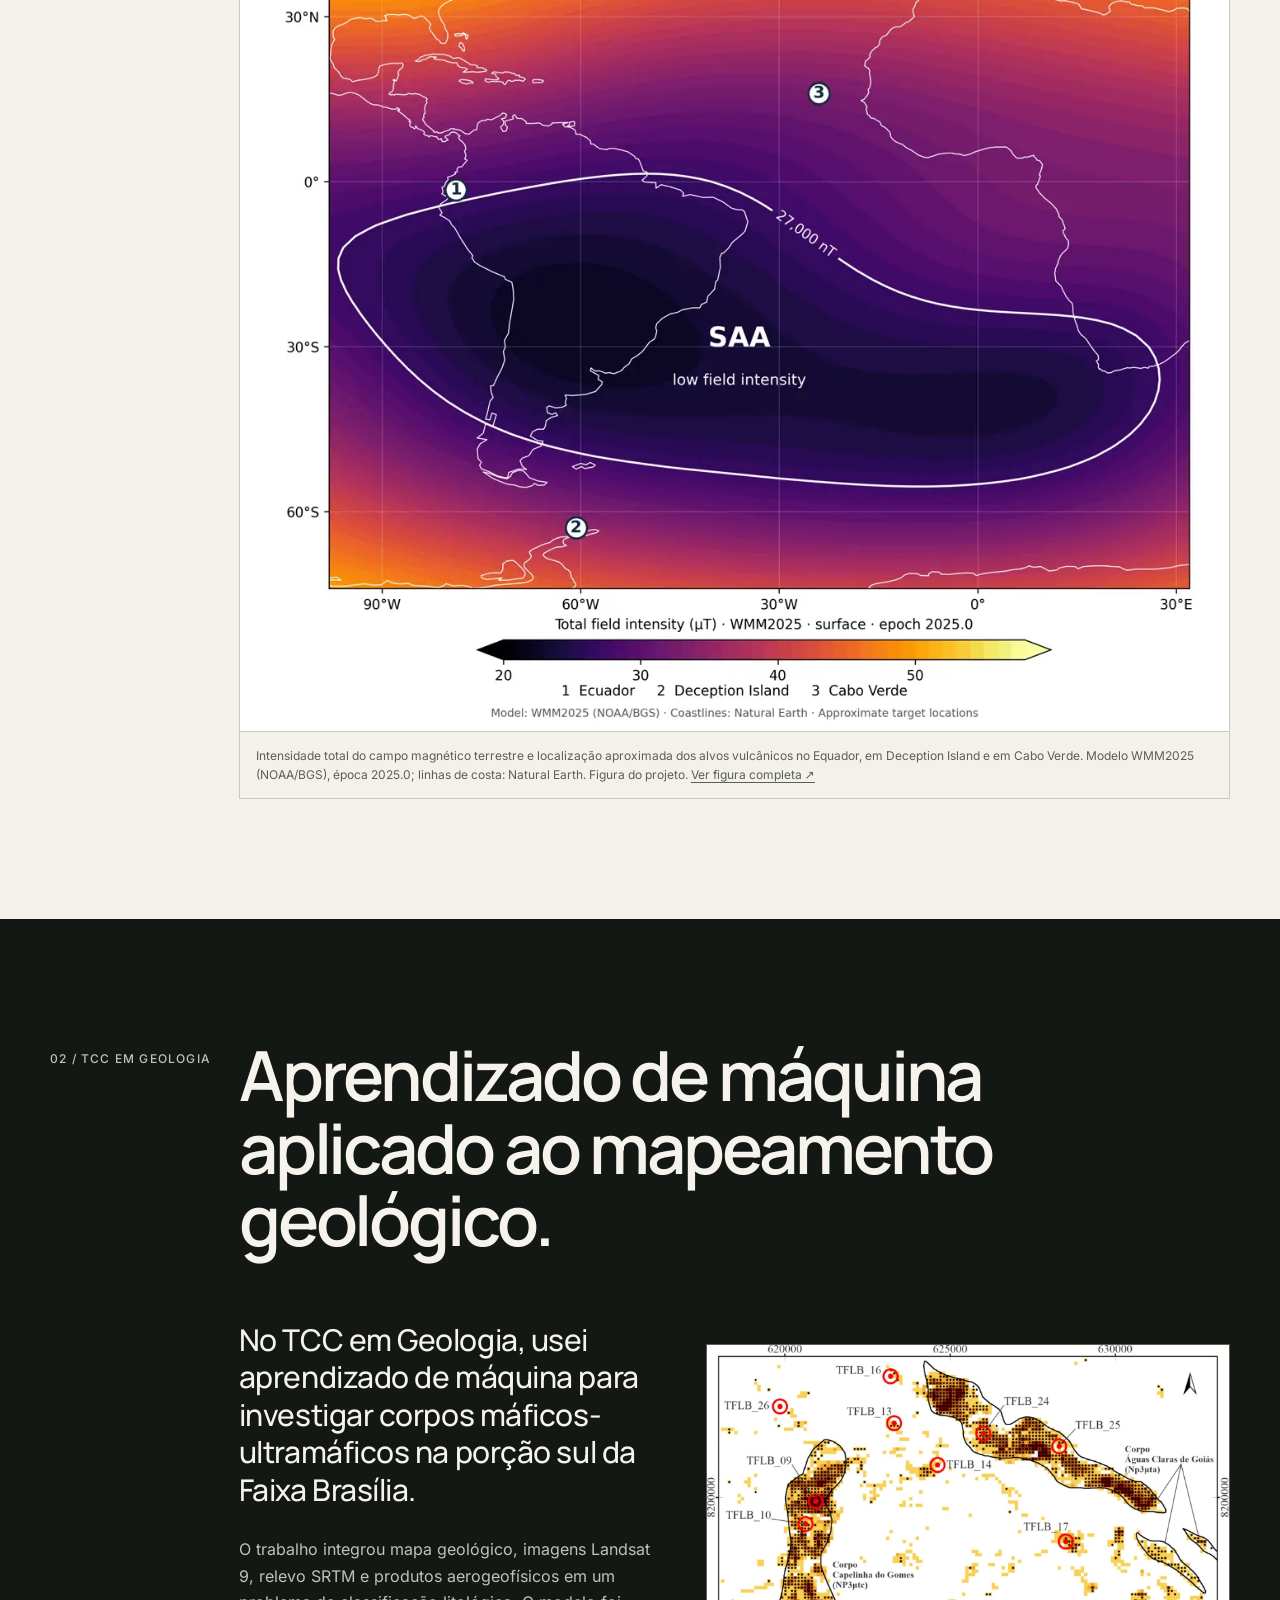
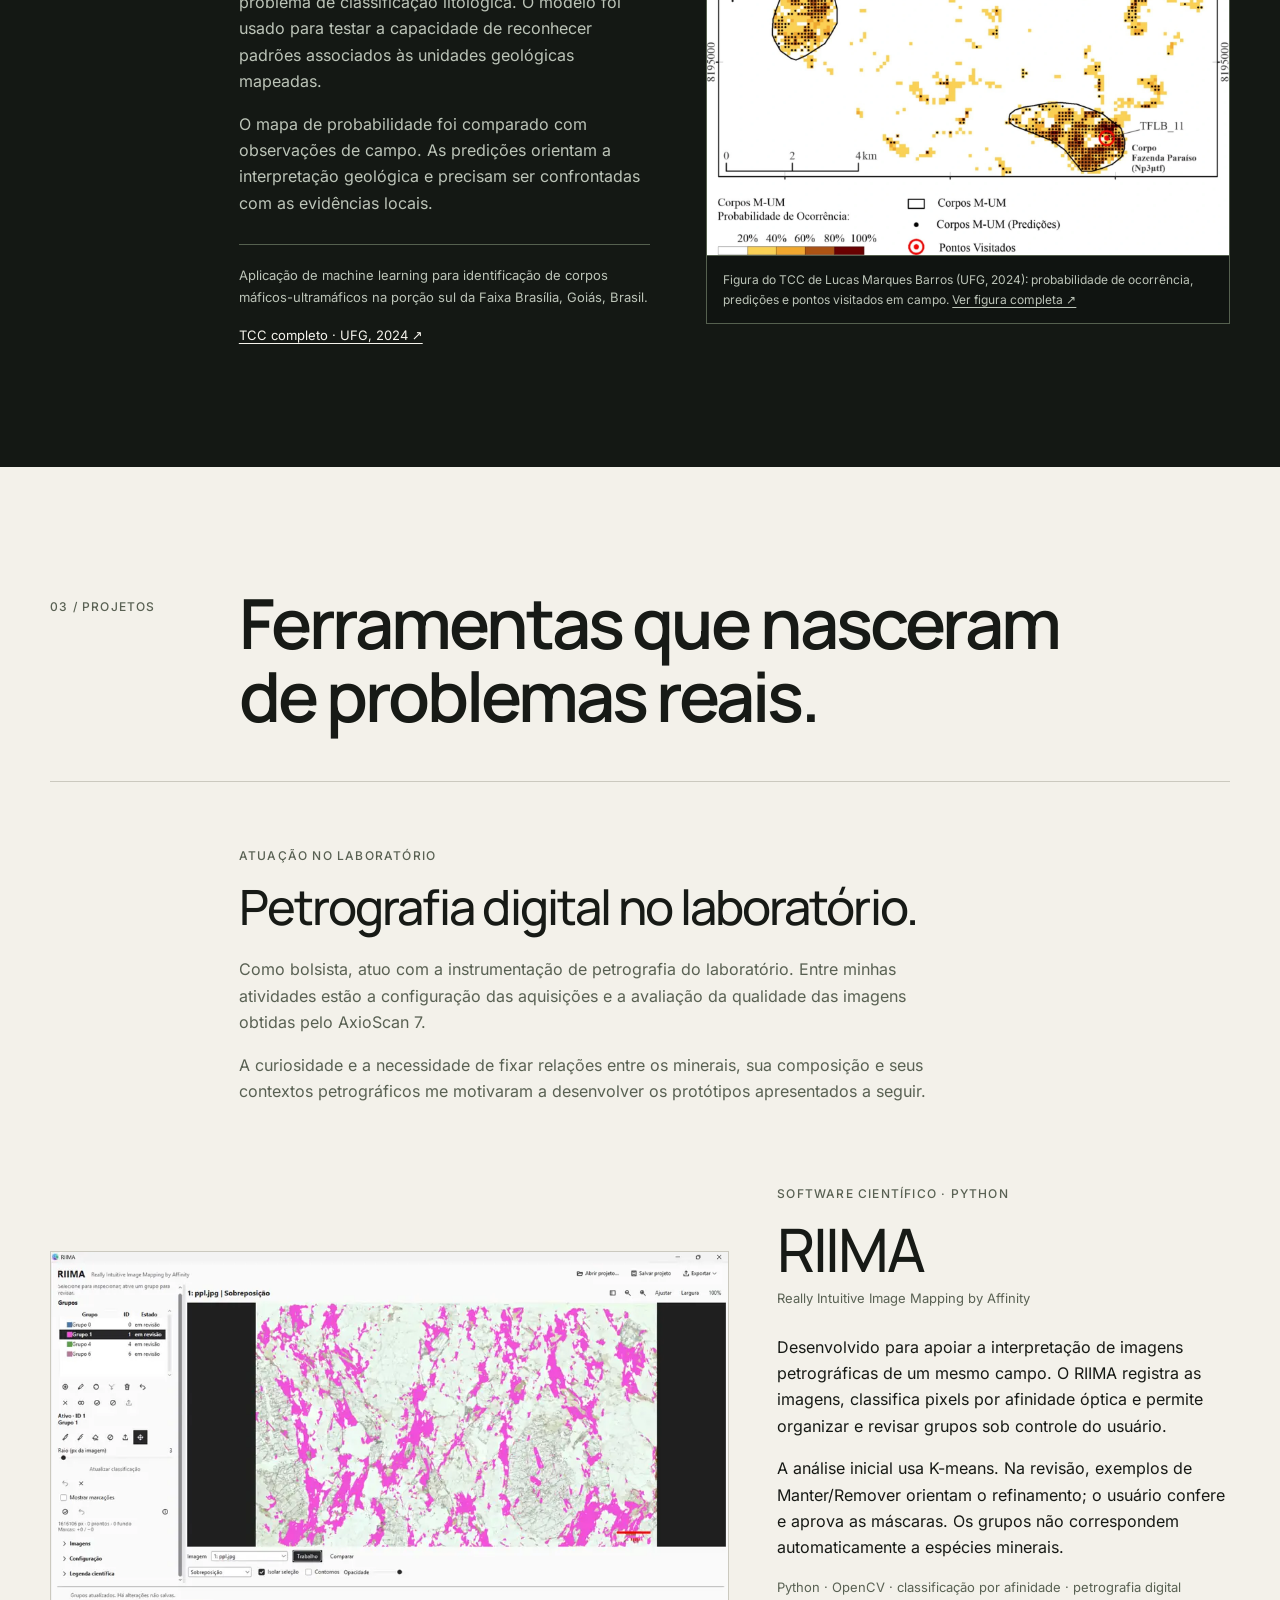
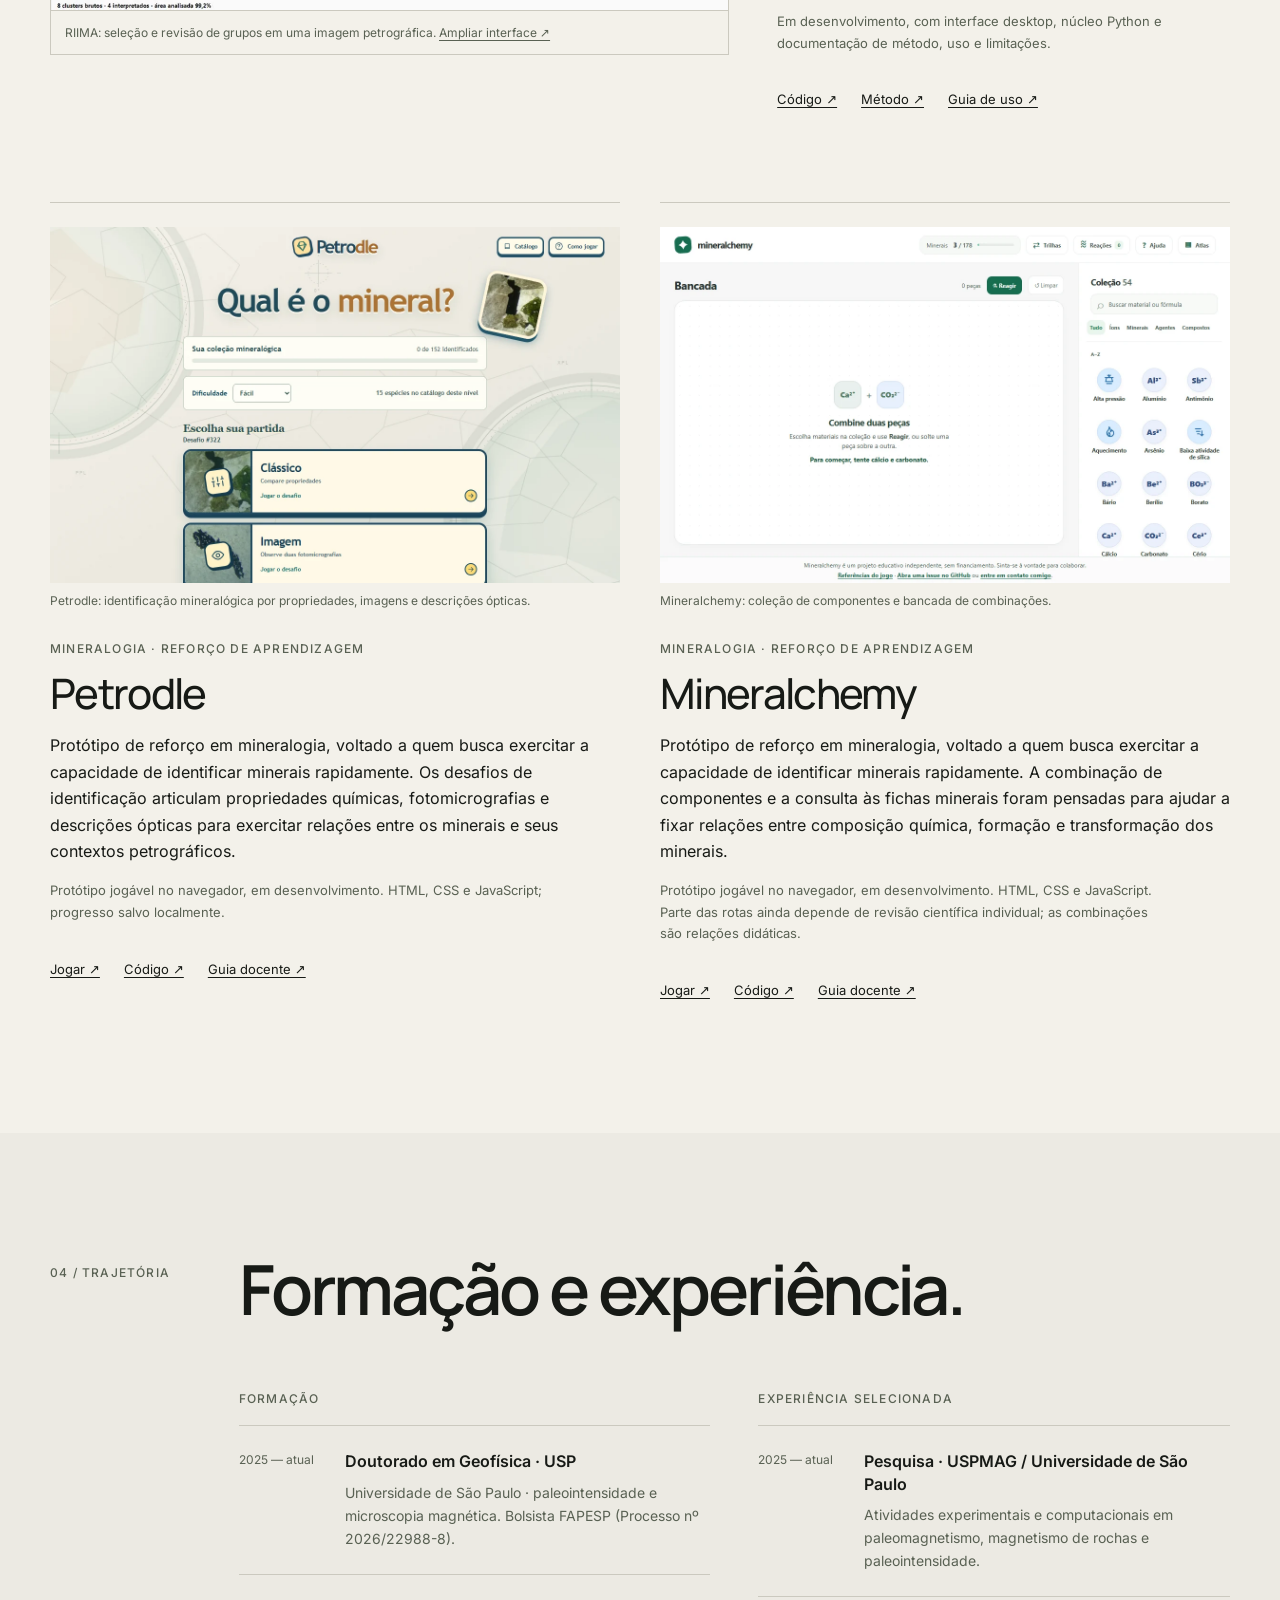
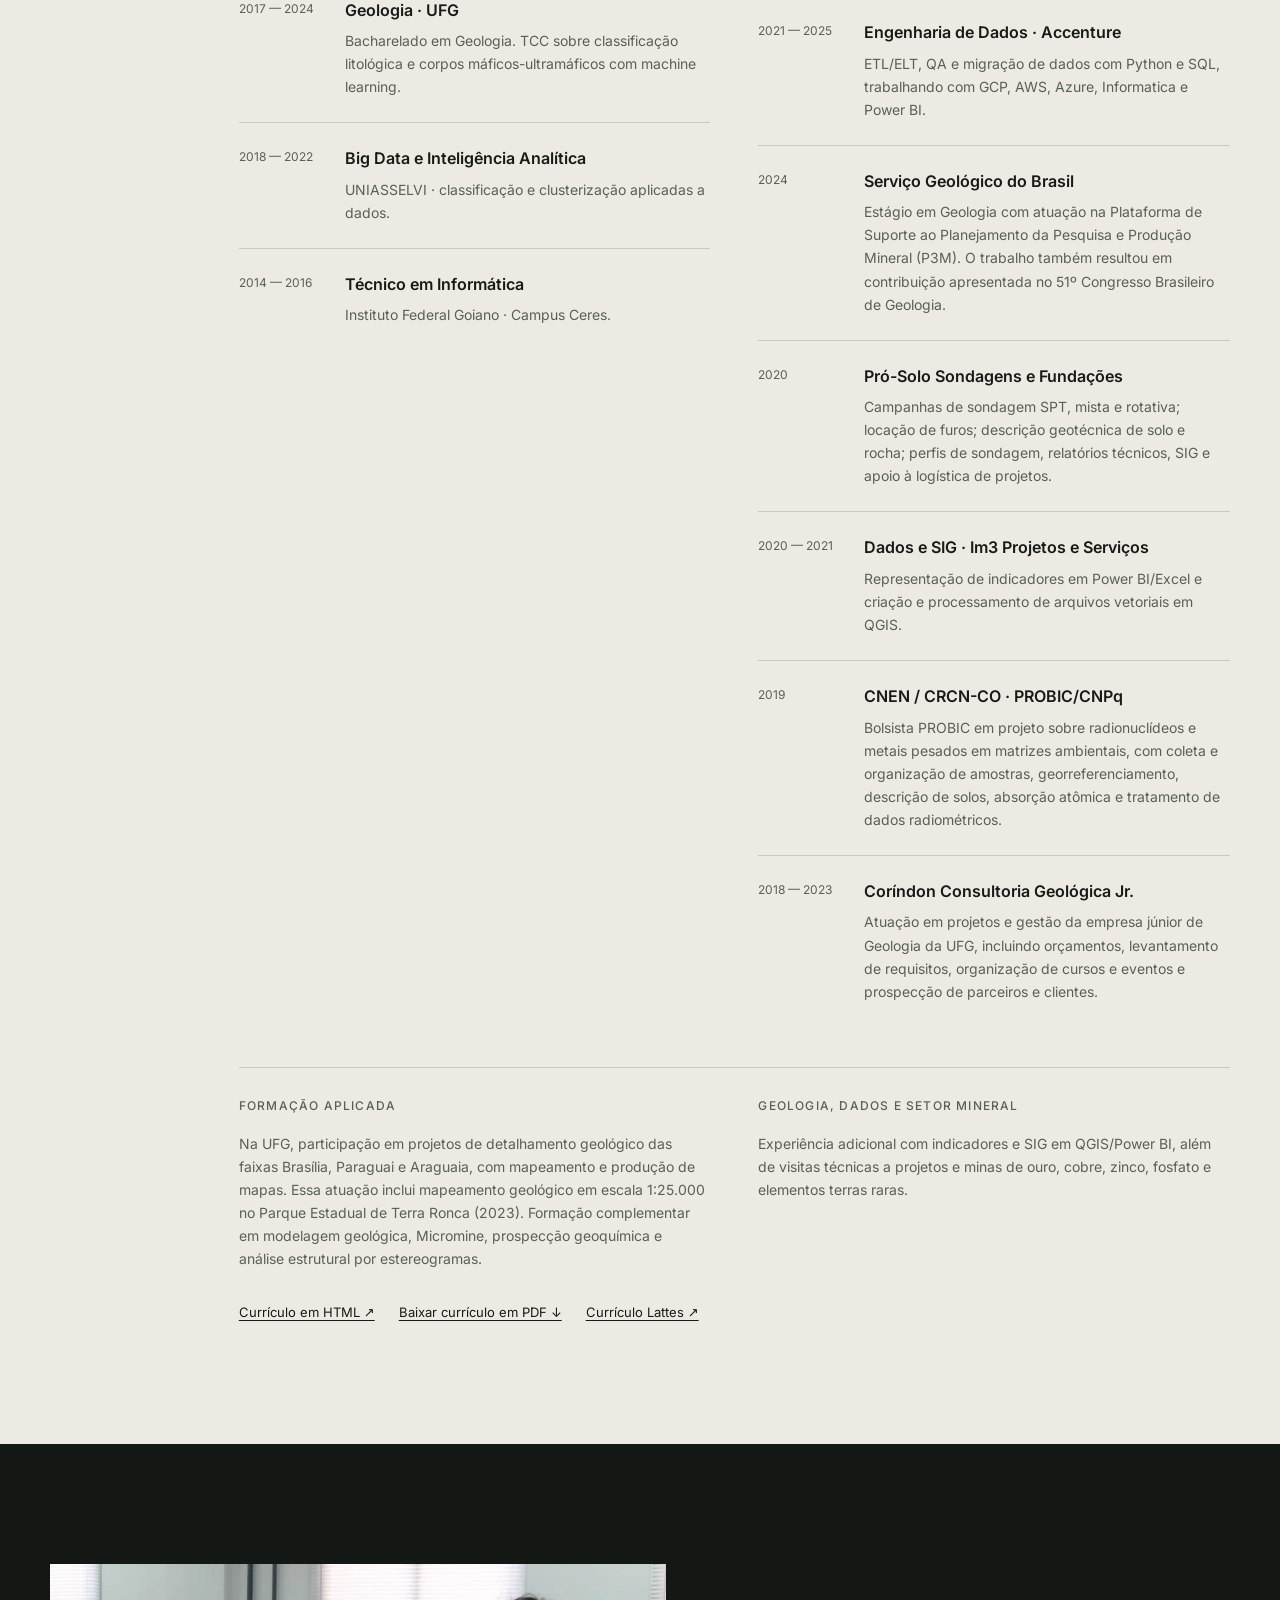
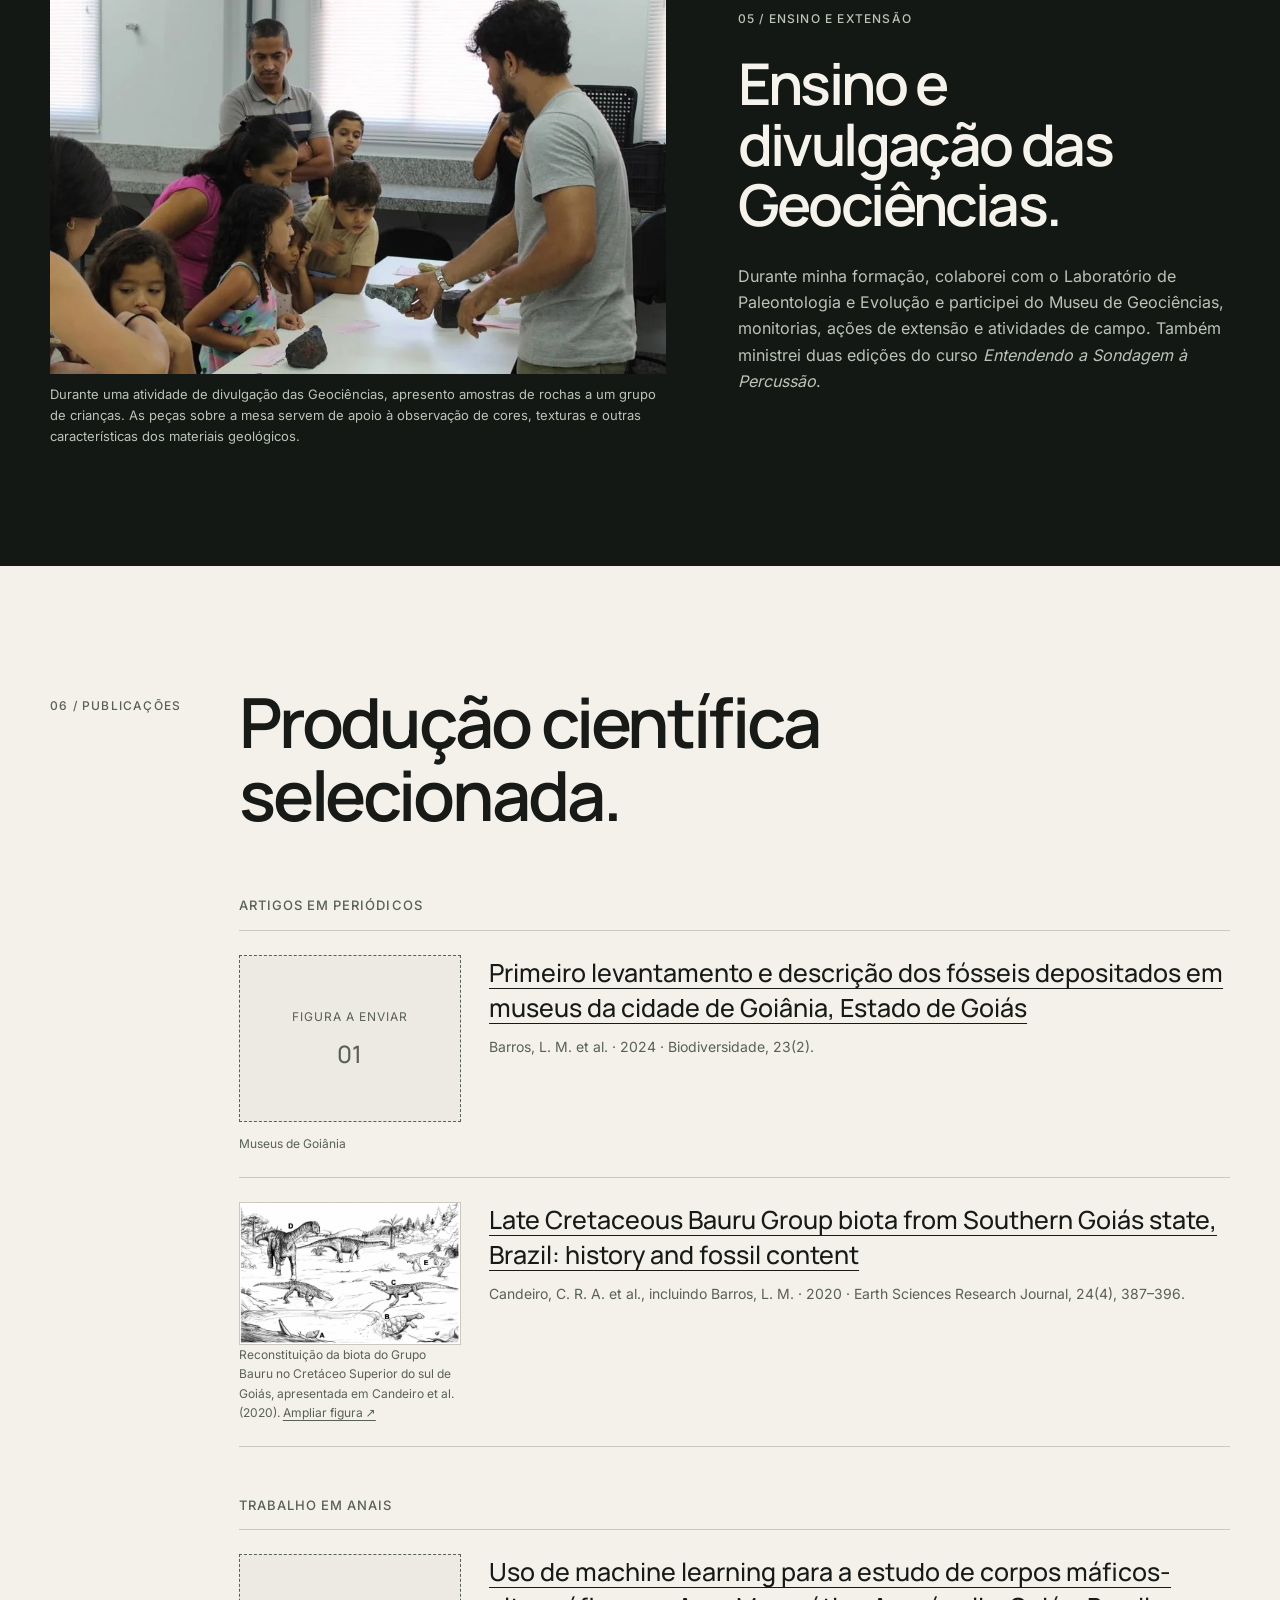
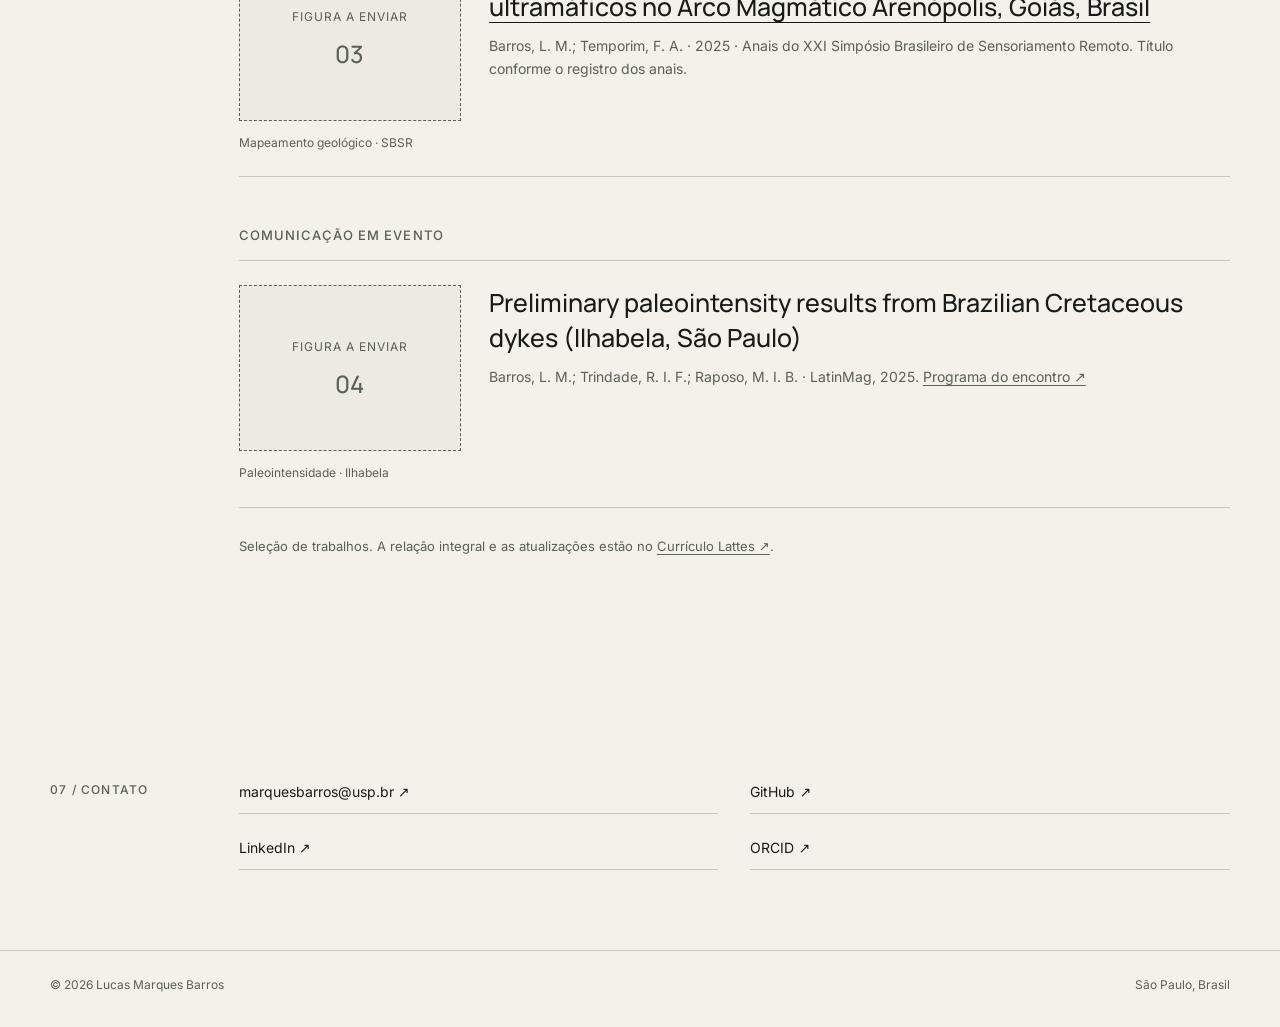
==== commit 21e4780e: "content: add supplied Bauru biota illustration to selected publication" ====
--- a/index.html
+++ b/index.html
@@ -258,9 +258,9 @@
               <div class="publication-copy"><h4><a href="https://periodicoscientificos.ufmt.br/ojs/index.php/biodiversidade/article/view/17903" target="_blank" rel="noopener noreferrer">Primeiro levantamento e descrição dos fósseis depositados em museus da cidade de Goiânia, Estado de Goiás</a></h4><p>Barros, L. M. et al. · 2024 · Biodiversidade, 23(2).</p></div>
             </li>
             <li class="publication-entry">
-              <figure class="figure-placeholder publication-figure" aria-labelledby="figure-biota-bauru">
-                <div class="figure-reserve"><span>Figura a enviar</span><strong>02</strong></div>
-                <figcaption id="figure-biota-bauru">Biota do Grupo Bauru</figcaption>
+              <figure class="publication-figure" aria-labelledby="figure-biota-bauru">
+                <a class="figure-link" href="./assets/bauru-biota.webp" aria-label="Abrir a reconstituição da biota do Grupo Bauru em tamanho completo"><img src="./assets/bauru-biota.webp" srcset="./assets/bauru-biota-600.webp 600w, ./assets/bauru-biota.webp 1008w" sizes="(max-width: 560px) calc(100vw - 32px), 240px" width="1008" height="647" loading="lazy" decoding="async" alt="Reconstituição em preto e branco da biota do Grupo Bauru, com vegetação, dinossauros, crocodiliformes, tartaruga e gastrópode"></a>
+                <figcaption id="figure-biota-bauru">Reconstituição da biota do Grupo Bauru no Cretáceo Superior do sul de Goiás, apresentada em Candeiro et al. (2020). <a href="./assets/bauru-biota.webp">Ampliar figura ↗</a></figcaption>
               </figure>
               <div class="publication-copy"><h4><a href="https://revistas.unal.edu.co/index.php/esrj/article/view/82831" target="_blank" rel="noopener noreferrer" lang="en">Late Cretaceous Bauru Group biota from Southern Goiás state, Brazil: history and fossil content</a></h4><p>Candeiro, C. R. A. et al., incluindo Barros, L. M. · 2020 · Earth Sciences Research Journal, 24(4), 387–396.</p></div>
             </li>
--- a/style.css
+++ b/style.css
@@ -679,6 +679,10 @@
 .publication-copy {
   min-width: 0;
 }
+.publication-figure img {
+  border: 1px solid var(--line);
+  background: #fff;
+}
 .publication-list h4 {
   font: 500 clamp(19px, 2vw, 25px) / 1.4 var(--display);
   margin: 0;
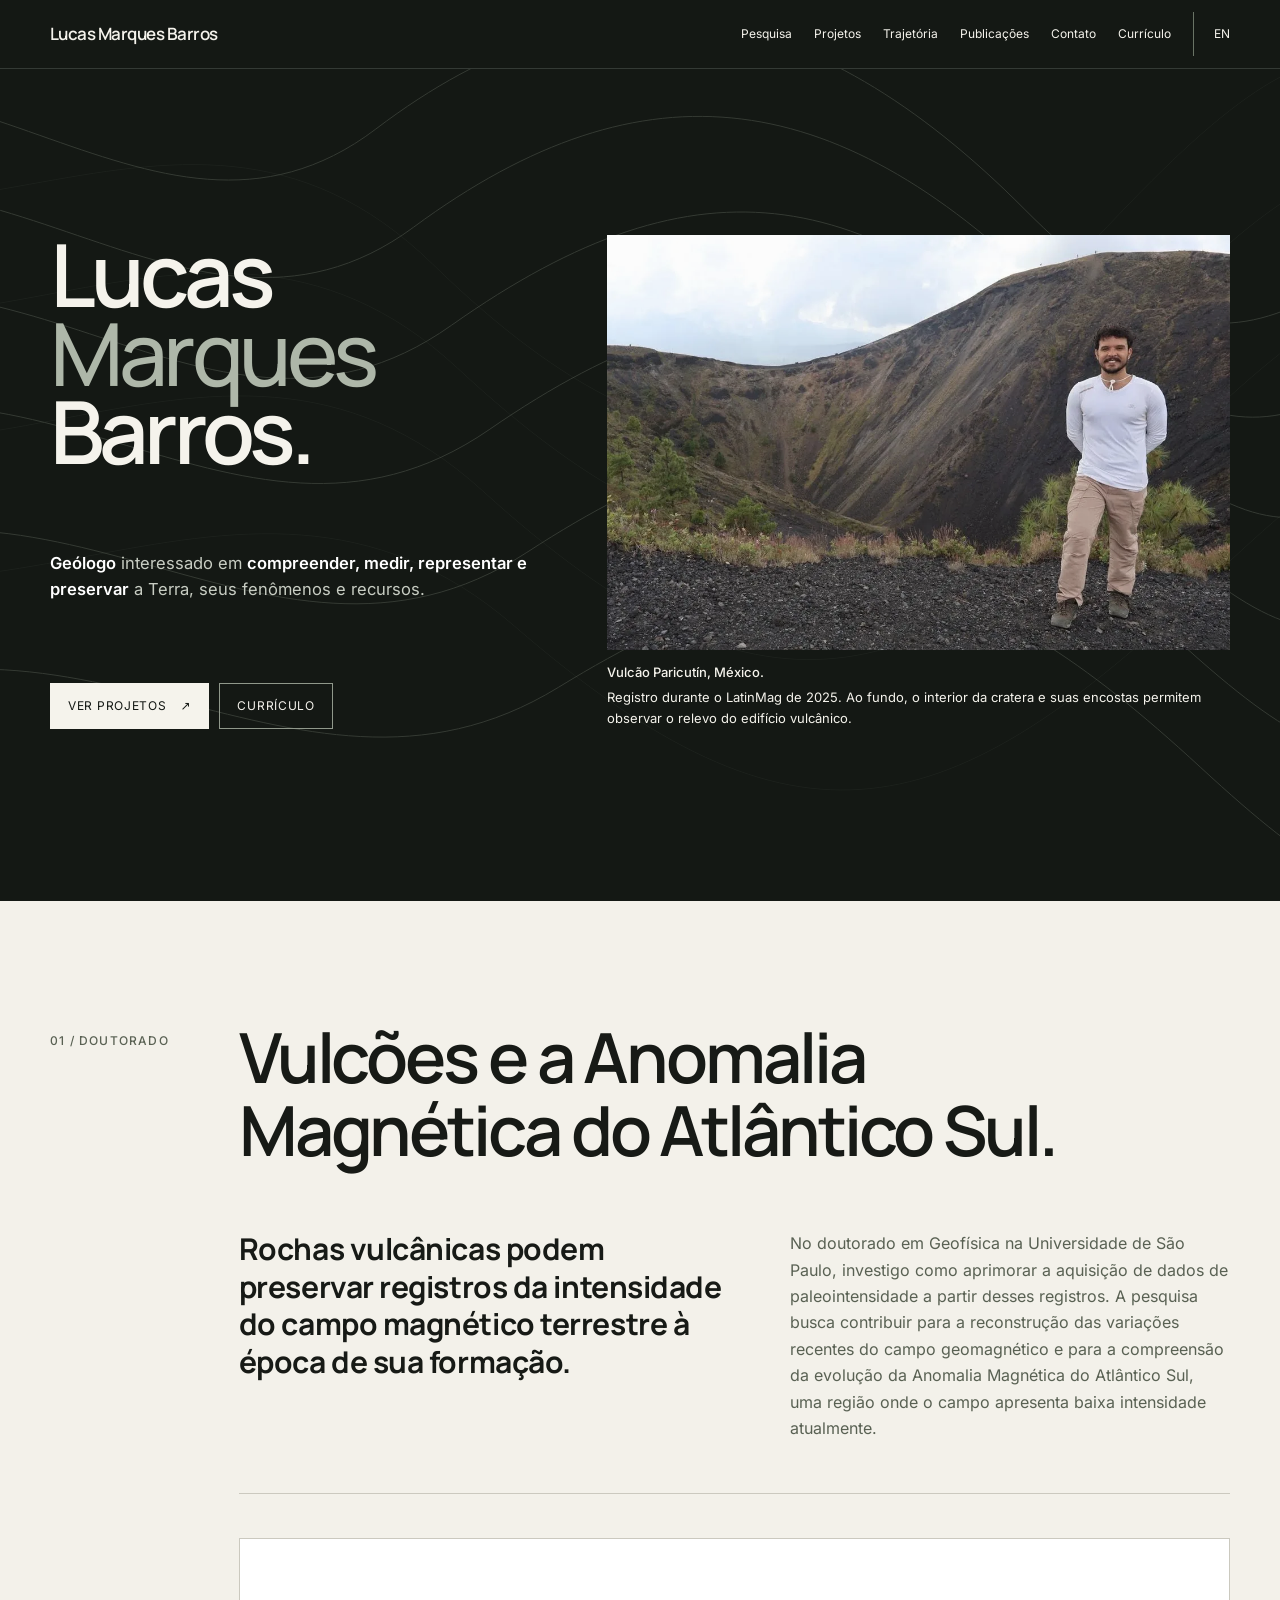
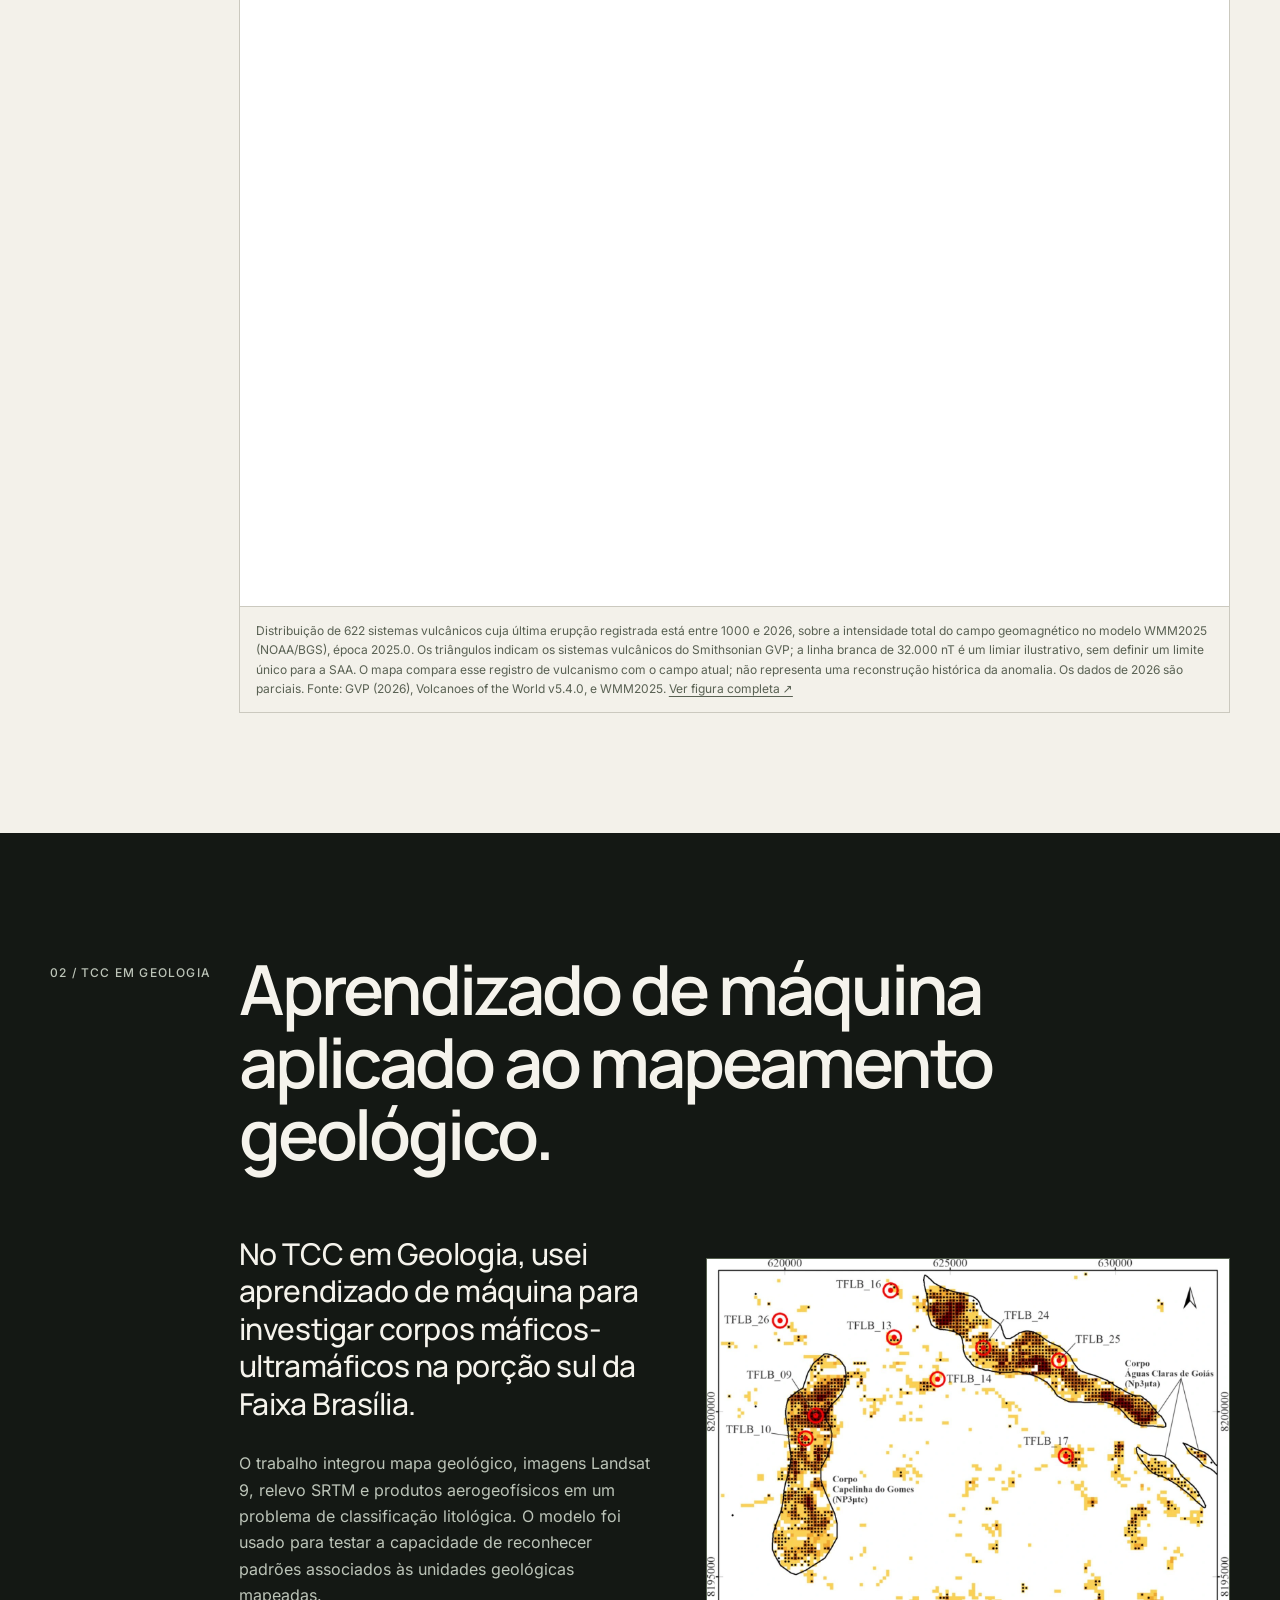
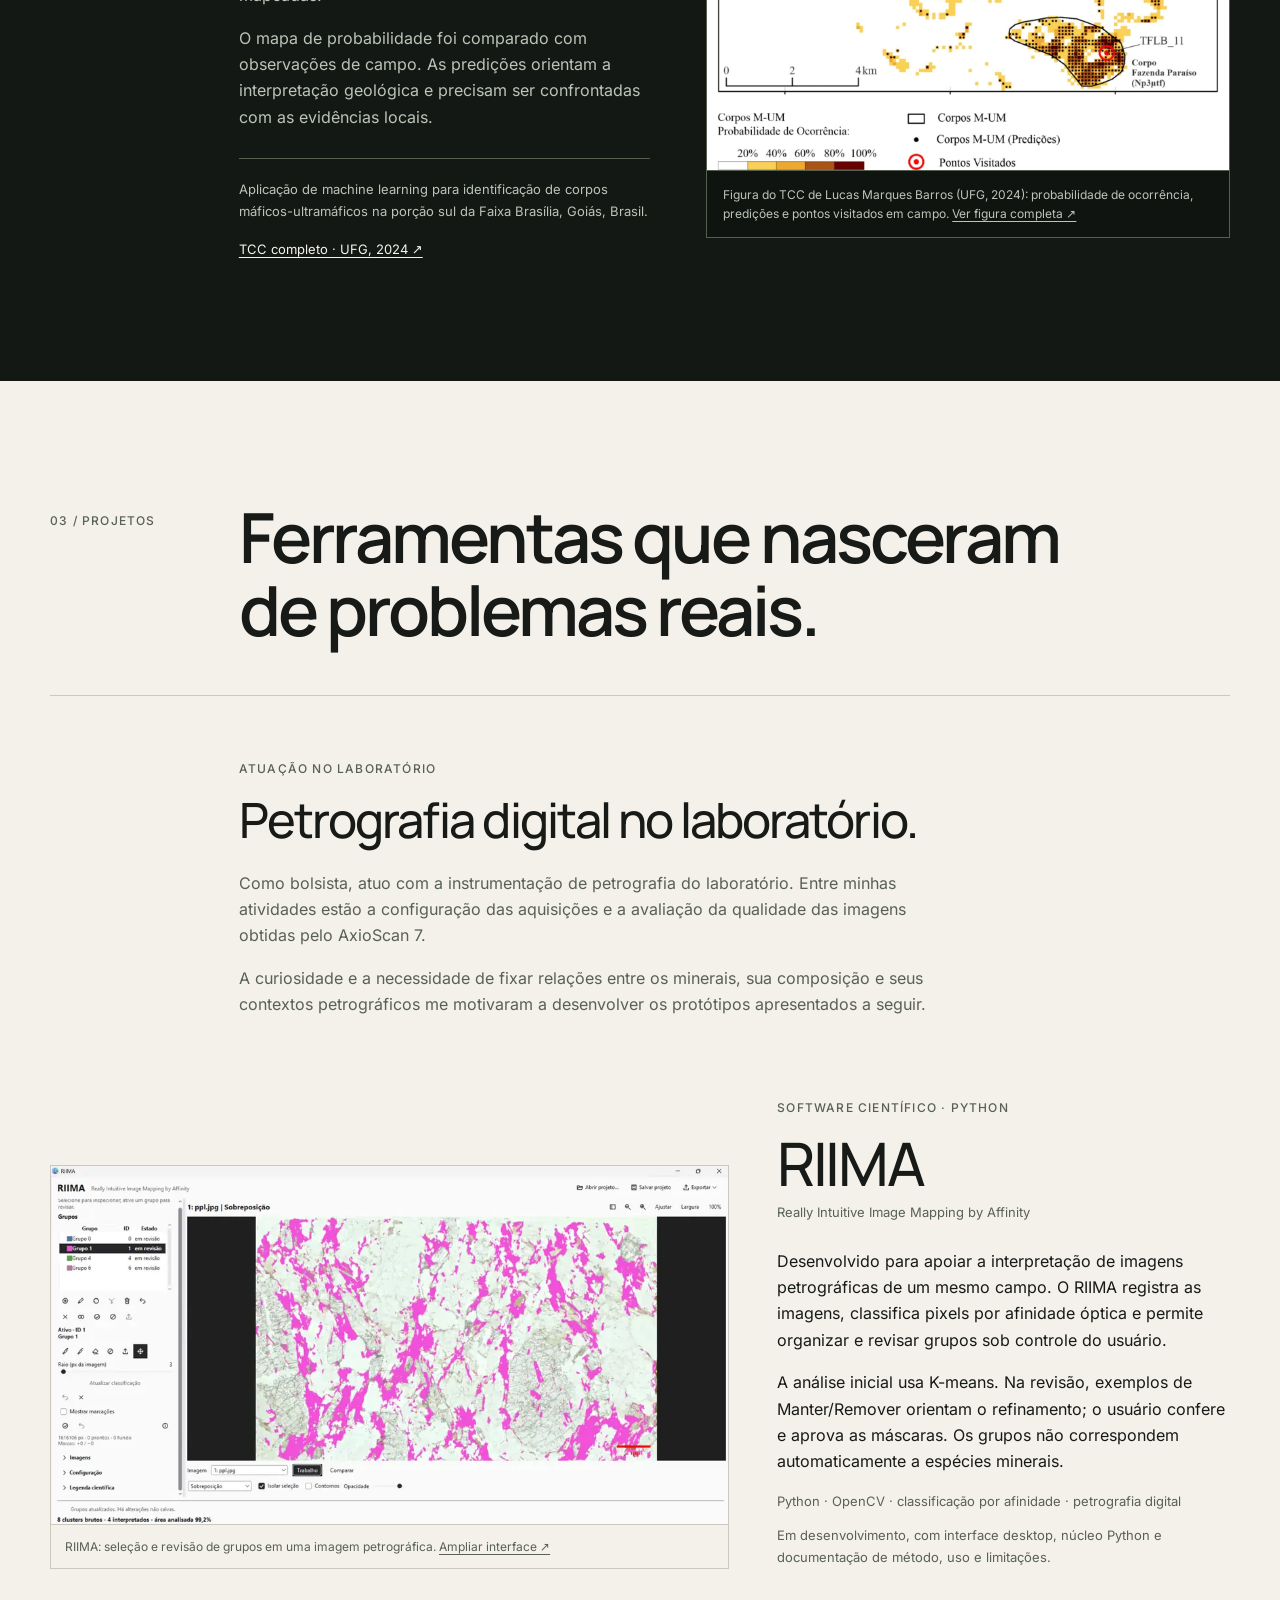
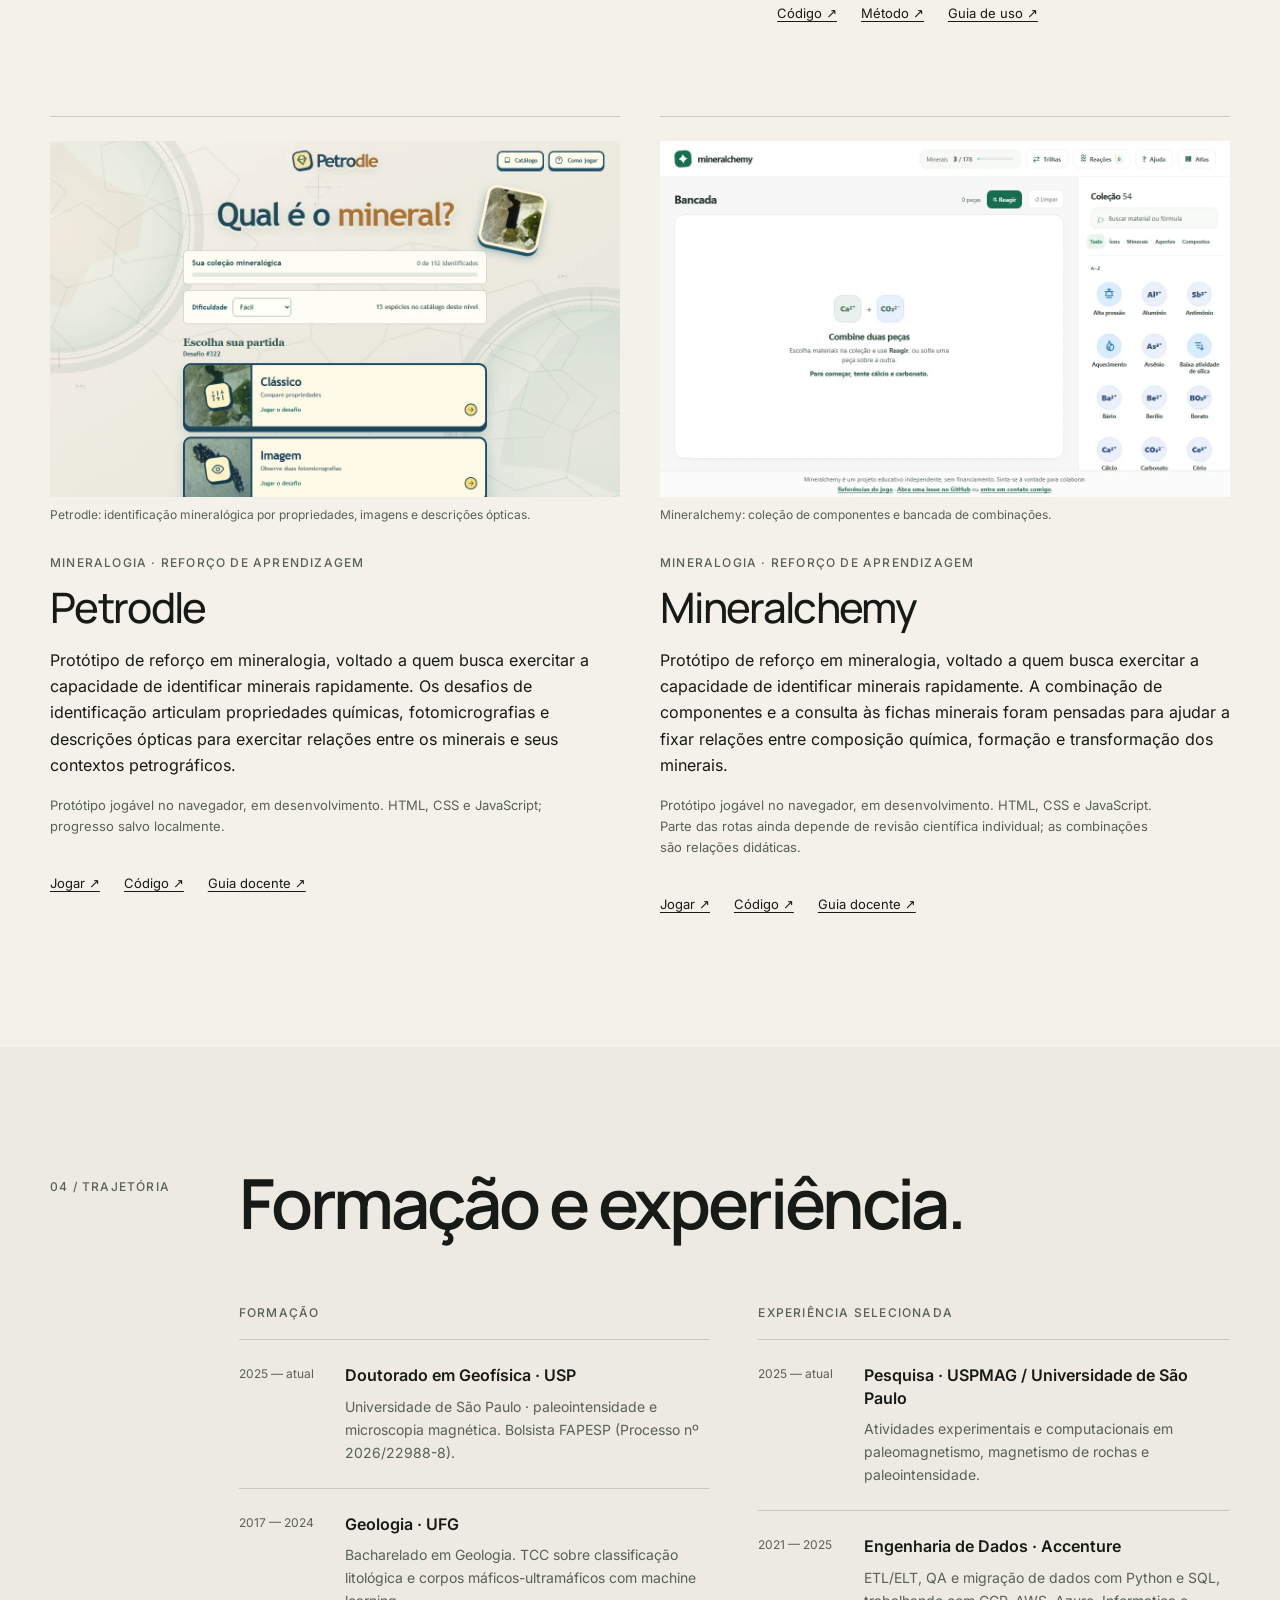
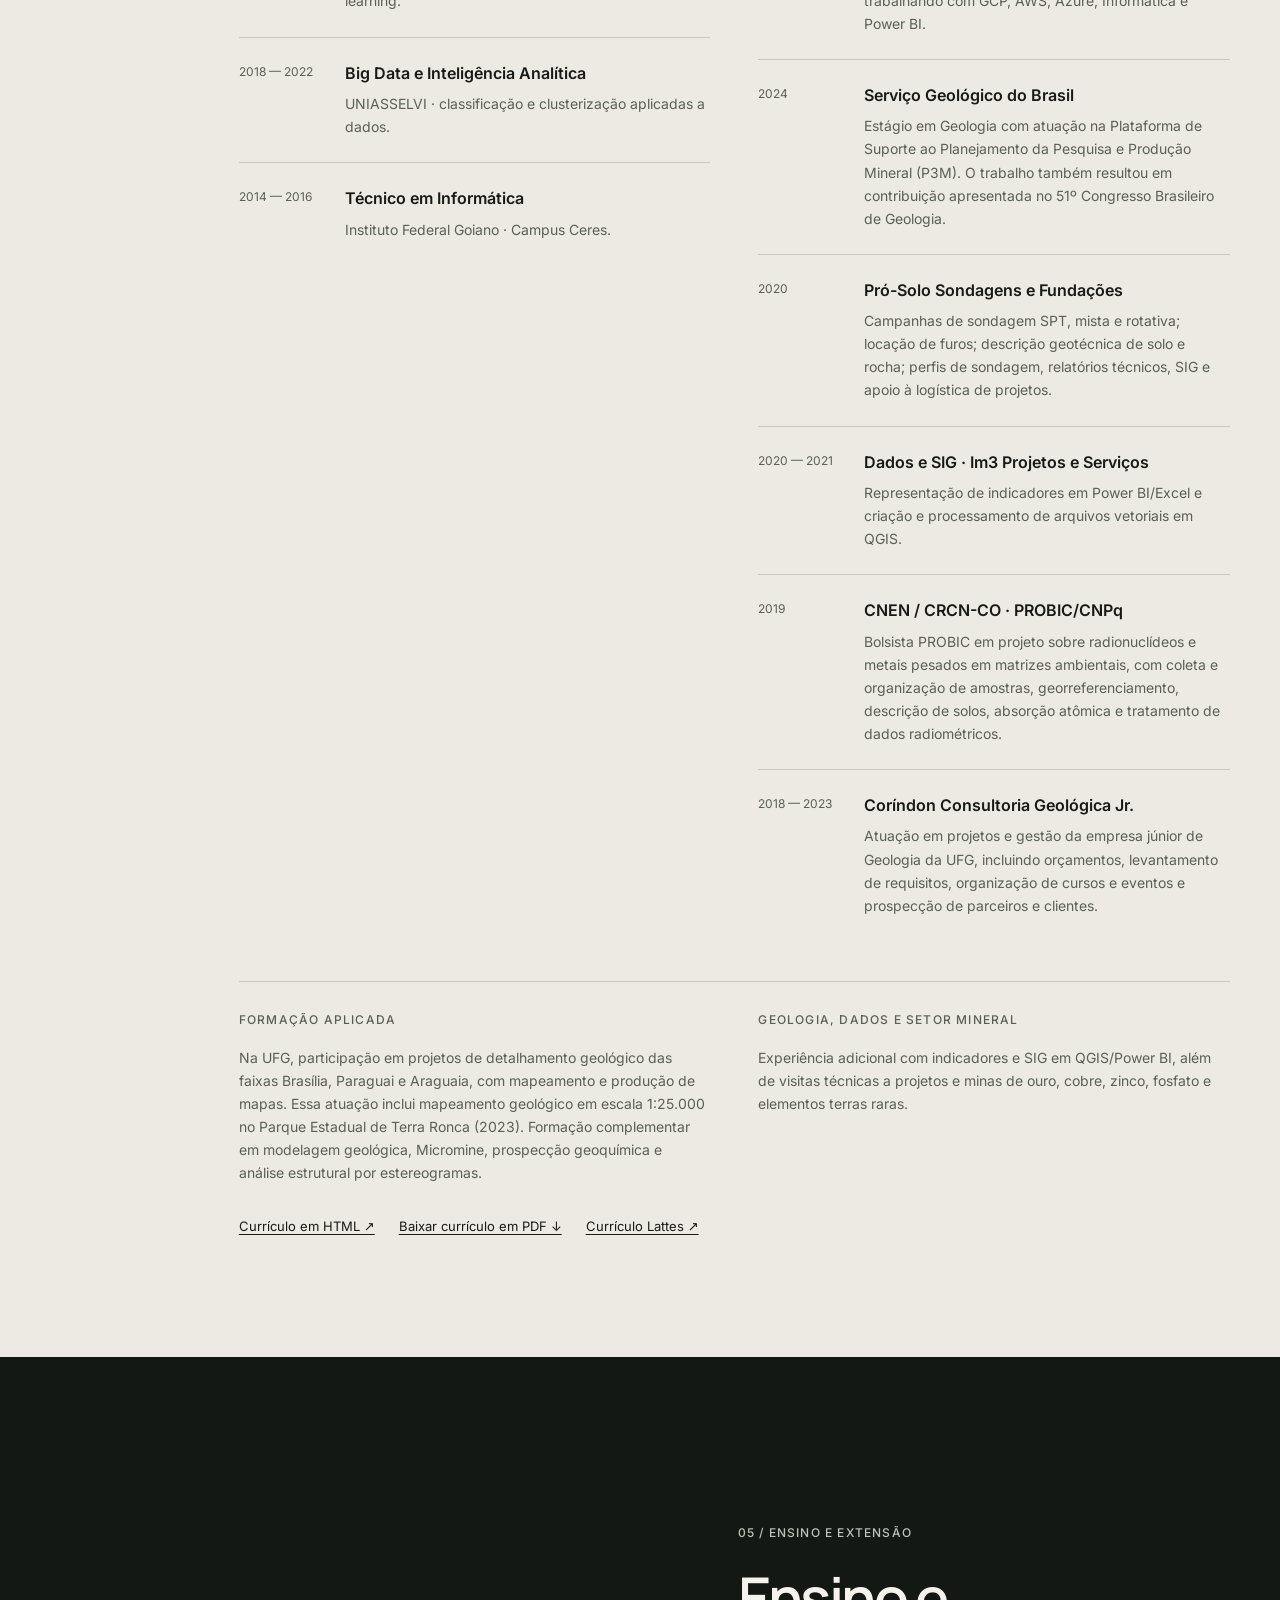
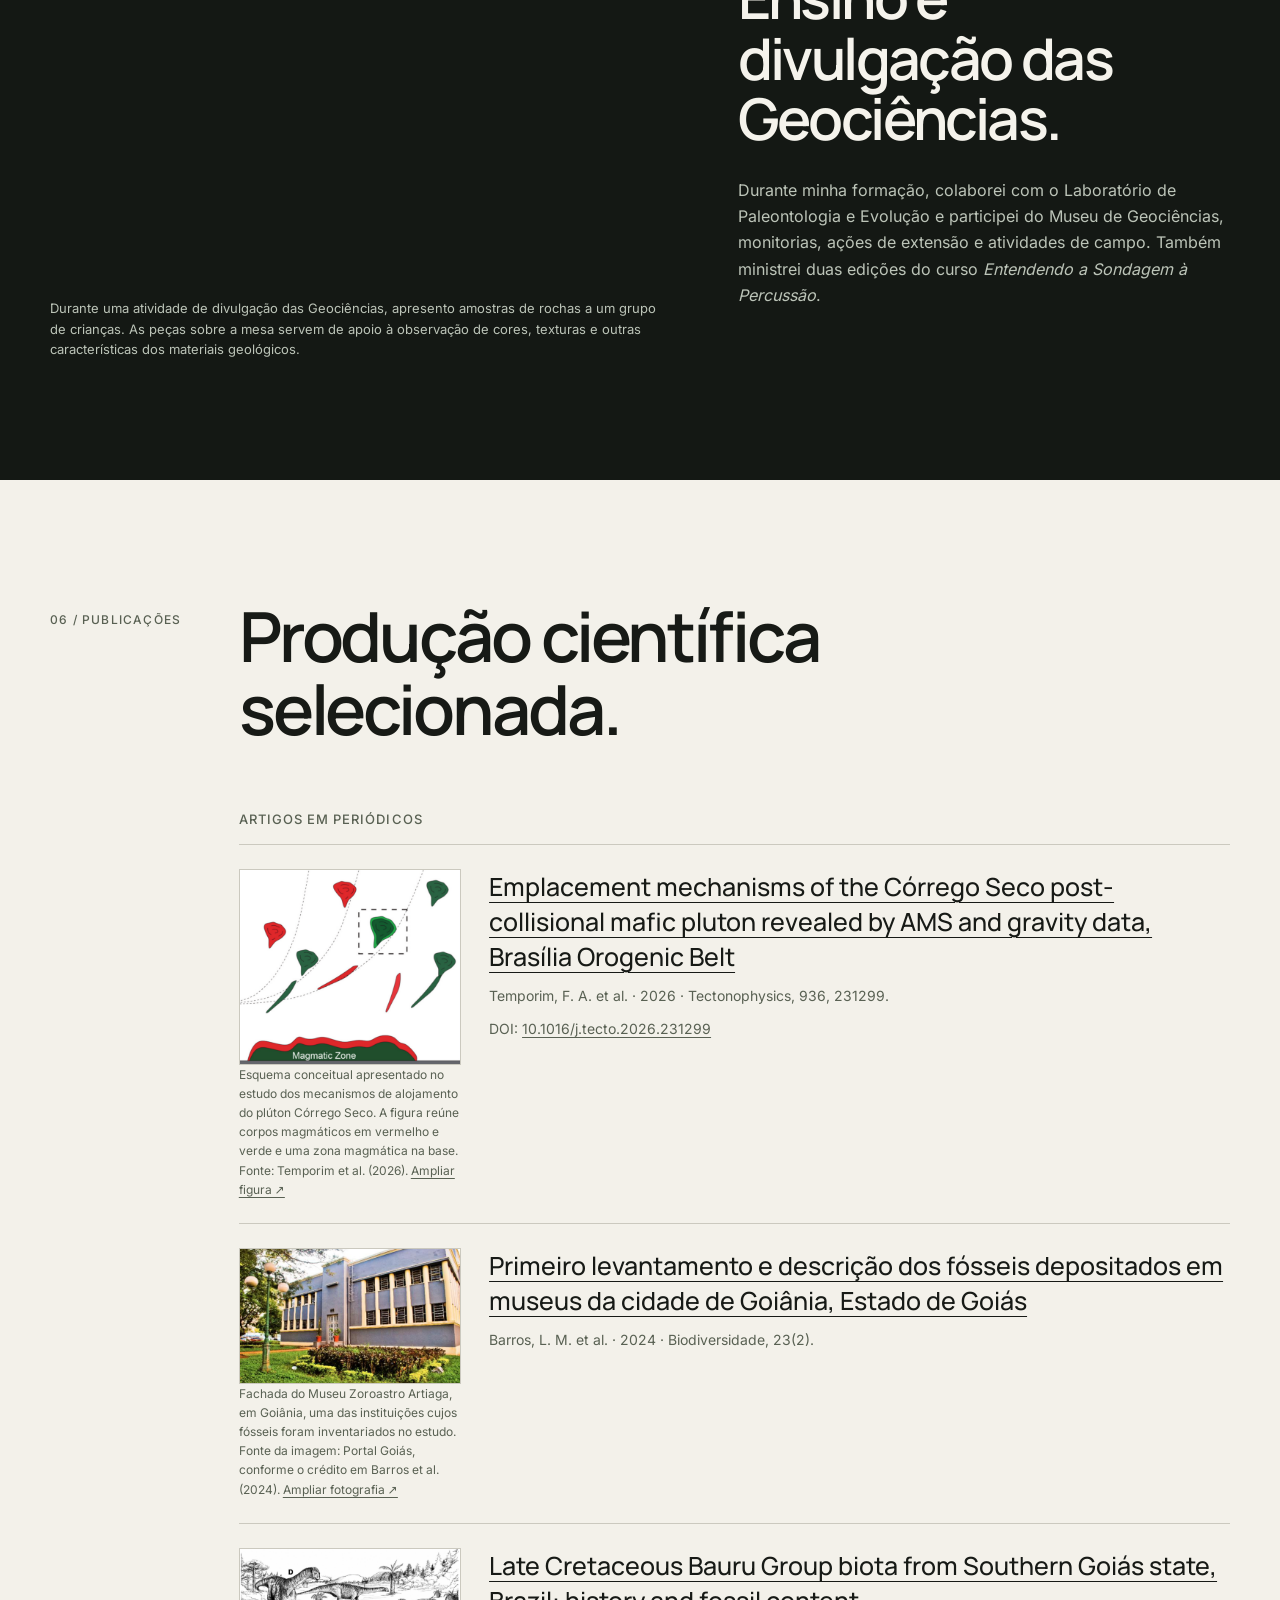
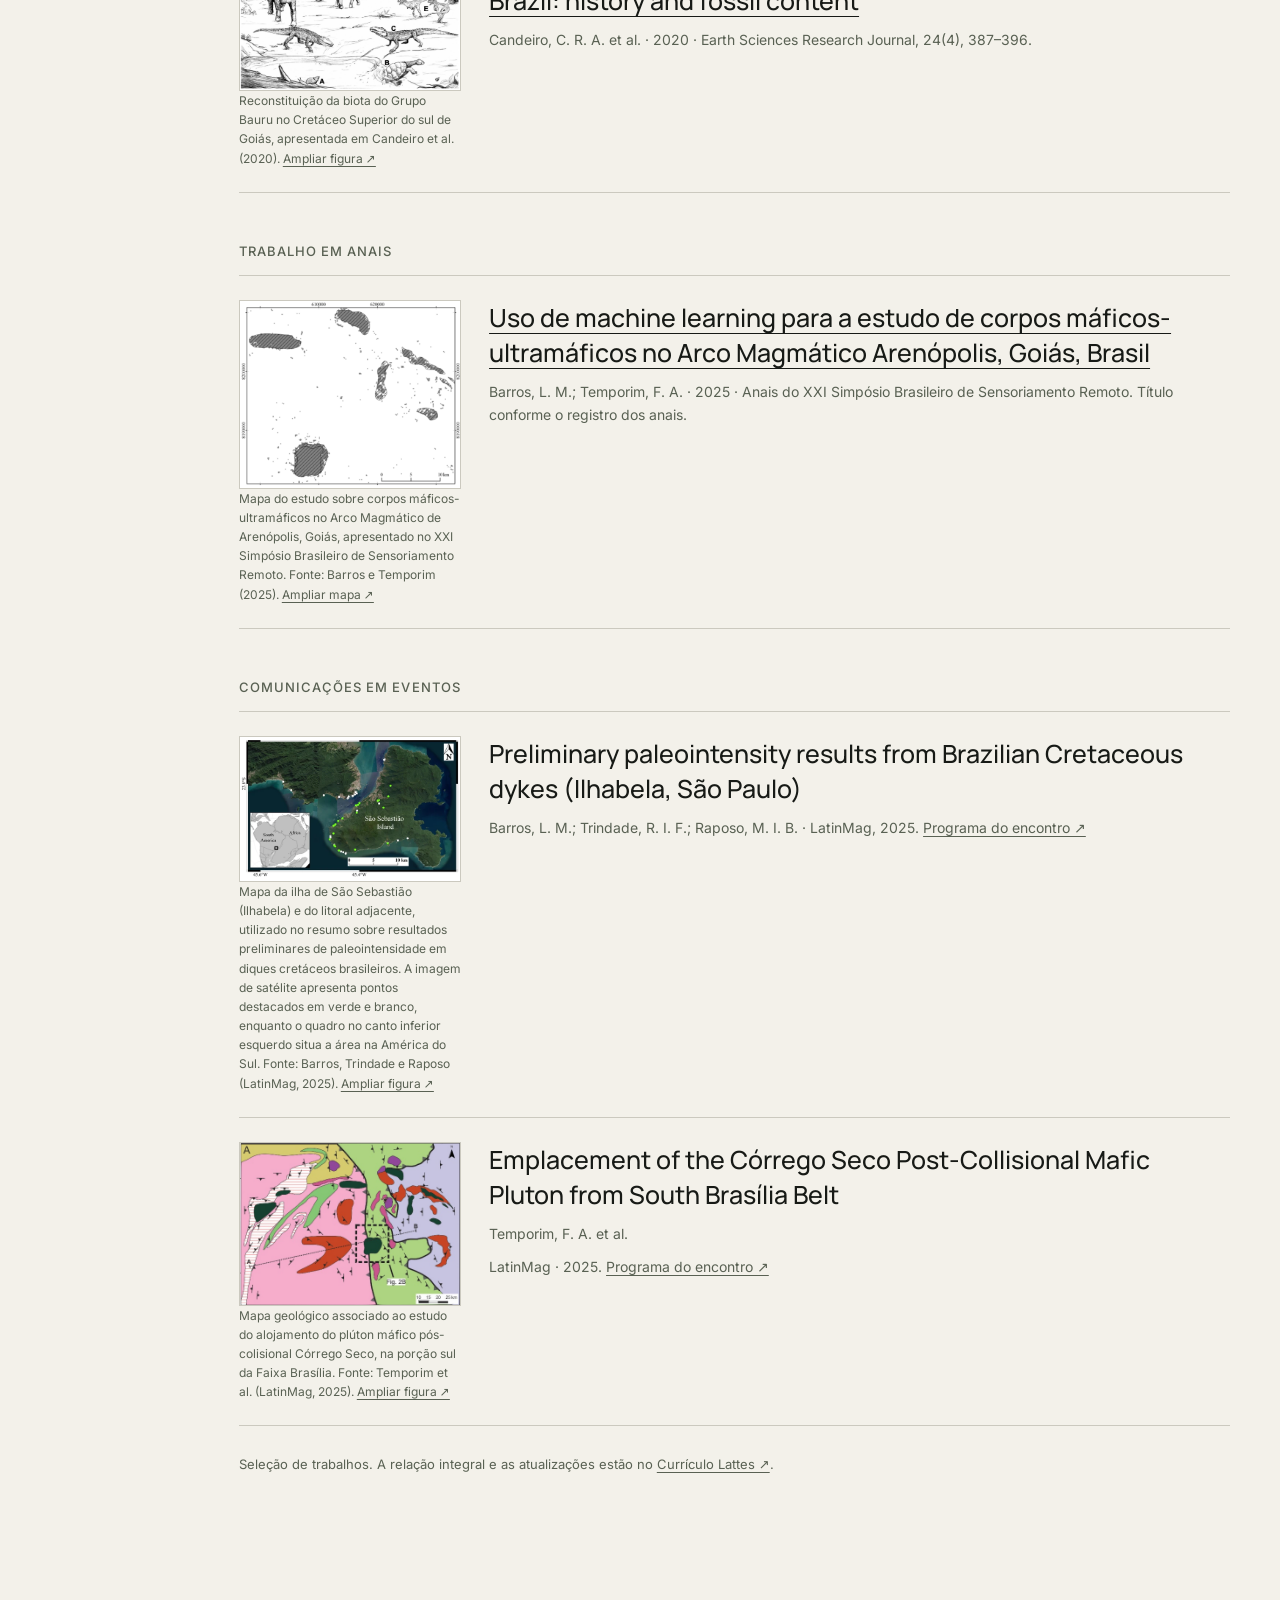
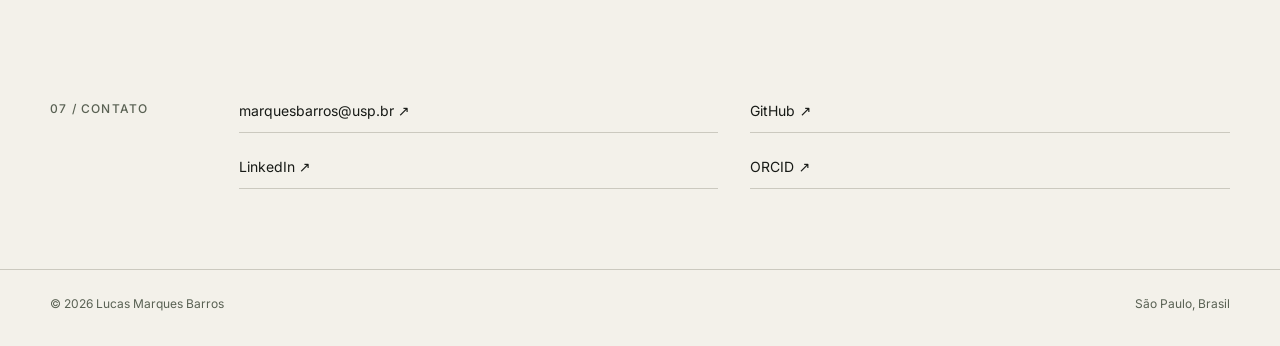
==== commit 625edf53: "feat: update research map and illustrate selected publications" ====
--- a/index.html
+++ b/index.html
@@ -91,8 +91,8 @@
 
       <div class="saa-layout">
         <figure class="saa-map saa-real-figure reveal" aria-labelledby="saa-caption">
-          <a class="figure-link" href="./assets/saa-targets.webp" aria-label="Abrir mapa da SAA em tamanho original"><img id="saa-targets-figure" class="saa-targets-image" src="./assets/saa-targets.webp" width="1200" height="960" alt="Mapa da baixa intensidade do campo no Atlântico Sul, isolinha de 27.000 nT e alvos 1: Equador, 2: Deception Island, 3: Cabo Verde" loading="lazy" decoding="async"></a>
-          <figcaption id="saa-caption">Intensidade total do campo magnético terrestre e localização aproximada dos alvos vulcânicos no Equador, em Deception Island e em Cabo Verde. Modelo WMM2025 (NOAA/BGS), época 2025.0; linhas de costa: Natural Earth. Figura do projeto. <a href="./assets/saa-targets.webp">Ver figura completa ↗</a></figcaption>
+          <a class="figure-link" href="./assets/saa-vulcanismo-desde-1000.webp" aria-label="Abrir mapa de vulcanismo e da SAA em tamanho original"><img id="saa-targets-figure" class="saa-targets-image" src="./assets/saa-vulcanismo-desde-1000-1200.webp" srcset="./assets/saa-vulcanismo-desde-1000-600.webp 600w, ./assets/saa-vulcanismo-desde-1000-1200.webp 1200w, ./assets/saa-vulcanismo-desde-1000-1800.webp 1800w, ./assets/saa-vulcanismo-desde-1000.webp 3312w" sizes="(max-width: 768px) calc(100vw - 40px), (max-width: 1240px) calc(100vw - 80px), 1160px" width="3312" height="2232" alt="Mapa mundial com sistemas vulcânicos cuja última erupção registrada ocorreu entre 1000 e 2026, sobre a intensidade do campo geomagnético atual; a SAA aparece na região de menor intensidade e a isolinha branca marca 32.000 nT." loading="lazy" decoding="async"></a>
+          <figcaption id="saa-caption">Distribuição de 622 sistemas vulcânicos cuja última erupção registrada está entre 1000 e 2026, sobre a intensidade total do campo geomagnético no modelo WMM2025 (NOAA/BGS), época 2025.0. Os triângulos indicam os sistemas vulcânicos do Smithsonian GVP; a linha branca de 32.000 nT é um limiar ilustrativo, sem definir um limite único para a SAA. O mapa compara esse registro de vulcanismo com o campo atual; não representa uma reconstrução histórica da anomalia. Os dados de 2026 são parciais. Fonte: GVP (2026), Volcanoes of the World v5.4.0, e WMM2025. <a href="./assets/saa-vulcanismo-desde-1000.webp">Ver figura completa ↗</a></figcaption>
         </figure>
       </div>
     </div>
@@ -251,9 +251,16 @@
           <h3>Artigos em periódicos</h3>
           <ul class="publication-list">
             <li class="publication-entry">
-              <figure class="figure-placeholder publication-figure" aria-labelledby="figure-museus-goiania">
-                <div class="figure-reserve"><span>Figura a enviar</span><strong>01</strong></div>
-                <figcaption id="figure-museus-goiania">Museus de Goiânia</figcaption>
+              <figure class="publication-figure" aria-labelledby="figure-corrego-seco-tectonophysics">
+                <a class="figure-link" href="./assets/corrego-seco-tectonophysics.webp" aria-label="Abrir o esquema completo de alojamento do Córrego Seco"><img src="./assets/corrego-seco-tectonophysics.webp" srcset="./assets/corrego-seco-tectonophysics-600.webp 600w, ./assets/corrego-seco-tectonophysics.webp 737w" sizes="(max-width: 560px) calc(100vw - 32px), 240px" width="737" height="649" loading="lazy" decoding="async" alt="Esquema conceitual com corpos magmáticos em vermelho e verde, linhas tracejadas, área de detalhe e zona magmática na base"></a>
+                <figcaption id="figure-corrego-seco-tectonophysics">Esquema conceitual apresentado no estudo dos mecanismos de alojamento do plúton Córrego Seco. A figura reúne corpos magmáticos em vermelho e verde e uma zona magmática na base. Fonte: Temporim et al. (2026). <a href="./assets/corrego-seco-tectonophysics.webp">Ampliar figura ↗</a></figcaption>
+              </figure>
+              <div class="publication-copy"><h4><a href="https://doi.org/10.1016/j.tecto.2026.231299" target="_blank" rel="noopener noreferrer" lang="en">Emplacement mechanisms of the Córrego Seco post-collisional mafic pluton revealed by AMS and gravity data, Brasília Orogenic Belt</a></h4><p>Temporim, F. A. et al. · 2026 · Tectonophysics, 936, 231299.</p><p>DOI: <a href="https://doi.org/10.1016/j.tecto.2026.231299" target="_blank" rel="noopener noreferrer">10.1016/j.tecto.2026.231299</a></p></div>
+            </li>
+            <li class="publication-entry">
+              <figure class="publication-figure" aria-labelledby="figure-museus-goiania">
+                <a class="figure-link" href="./assets/museu-zoroastro-artiaga.webp" aria-label="Abrir a fotografia completa do Museu Zoroastro Artiaga"><img src="./assets/museu-zoroastro-artiaga.webp" srcset="./assets/museu-zoroastro-artiaga-600.webp 600w, ./assets/museu-zoroastro-artiaga.webp 1036w" sizes="(max-width: 560px) calc(100vw - 32px), 240px" width="1036" height="628" loading="lazy" decoding="async" alt="Fachada do Museu Zoroastro Artiaga, em Goiânia, com jardim em frente ao edifício"></a>
+                <figcaption id="figure-museus-goiania">Fachada do Museu Zoroastro Artiaga, em Goiânia, uma das instituições cujos fósseis foram inventariados no estudo. Fonte da imagem: Portal Goiás, conforme o crédito em Barros et al. (2024). <a href="./assets/museu-zoroastro-artiaga.webp">Ampliar fotografia ↗</a></figcaption>
               </figure>
               <div class="publication-copy"><h4><a href="https://periodicoscientificos.ufmt.br/ojs/index.php/biodiversidade/article/view/17903" target="_blank" rel="noopener noreferrer">Primeiro levantamento e descrição dos fósseis depositados em museus da cidade de Goiânia, Estado de Goiás</a></h4><p>Barros, L. M. et al. · 2024 · Biodiversidade, 23(2).</p></div>
             </li>
@@ -262,28 +269,35 @@
                 <a class="figure-link" href="./assets/bauru-biota.webp" aria-label="Abrir a reconstituição da biota do Grupo Bauru em tamanho completo"><img src="./assets/bauru-biota.webp" srcset="./assets/bauru-biota-600.webp 600w, ./assets/bauru-biota.webp 1008w" sizes="(max-width: 560px) calc(100vw - 32px), 240px" width="1008" height="647" loading="lazy" decoding="async" alt="Reconstituição em preto e branco da biota do Grupo Bauru, com vegetação, dinossauros, crocodiliformes, tartaruga e gastrópode"></a>
                 <figcaption id="figure-biota-bauru">Reconstituição da biota do Grupo Bauru no Cretáceo Superior do sul de Goiás, apresentada em Candeiro et al. (2020). <a href="./assets/bauru-biota.webp">Ampliar figura ↗</a></figcaption>
               </figure>
-              <div class="publication-copy"><h4><a href="https://revistas.unal.edu.co/index.php/esrj/article/view/82831" target="_blank" rel="noopener noreferrer" lang="en">Late Cretaceous Bauru Group biota from Southern Goiás state, Brazil: history and fossil content</a></h4><p>Candeiro, C. R. A. et al., incluindo Barros, L. M. · 2020 · Earth Sciences Research Journal, 24(4), 387–396.</p></div>
+              <div class="publication-copy"><h4><a href="https://revistas.unal.edu.co/index.php/esrj/article/view/82831" target="_blank" rel="noopener noreferrer" lang="en">Late Cretaceous Bauru Group biota from Southern Goiás state, Brazil: history and fossil content</a></h4><p>Candeiro, C. R. A. et al. · 2020 · Earth Sciences Research Journal, 24(4), 387–396.</p></div>
             </li>
           </ul>
         </div>
         <div class="publication-group">
           <h3>Trabalho em anais</h3>
           <ul class="publication-list"><li class="publication-entry">
-              <figure class="figure-placeholder publication-figure" aria-labelledby="figure-sbsr-mapeamento">
-                <div class="figure-reserve"><span>Figura a enviar</span><strong>03</strong></div>
-                <figcaption id="figure-sbsr-mapeamento">Mapeamento geológico · SBSR</figcaption>
+              <figure class="publication-figure" aria-labelledby="figure-sbsr-mapeamento">
+                <a class="figure-link" href="./assets/sbsr-machine-learning-map.webp" aria-label="Abrir o mapa completo do trabalho sobre aprendizado de máquina"><img src="./assets/sbsr-machine-learning-map.webp" srcset="./assets/sbsr-machine-learning-map-600.webp 600w, ./assets/sbsr-machine-learning-map.webp 771w" sizes="(max-width: 560px) calc(100vw - 32px), 240px" width="771" height="653" loading="lazy" decoding="async" alt="Mapa com áreas hachuradas, manchas em tons de cinza, coordenadas e barra de escala, apresentado no estudo de corpos máficos-ultramáficos"></a>
+                <figcaption id="figure-sbsr-mapeamento">Mapa do estudo sobre corpos máficos-ultramáficos no Arco Magmático de Arenópolis, Goiás, apresentado no XXI Simpósio Brasileiro de Sensoriamento Remoto. Fonte: Barros e Temporim (2025). <a href="./assets/sbsr-machine-learning-map.webp">Ampliar mapa ↗</a></figcaption>
               </figure>
               <div class="publication-copy"><h4><a href="https://proceedings.science/sbsr-2025/trabalhos/uso-de-machine-learning-para-a-estudo-de-corpos-maficos-ultramaficos-no-arco-mag?lang=pt-br" target="_blank" rel="noopener noreferrer">Uso de machine learning para a estudo de corpos máficos-ultramáficos no Arco Magmático Arenópolis, Goiás, Brasil</a></h4><p>Barros, L. M.; Temporim, F. A. · 2025 · Anais do XXI Simpósio Brasileiro de Sensoriamento Remoto. Título conforme o registro dos anais.</p></div>
             </li></ul>
         </div>
         <div class="publication-group">
-          <h3>Comunicação em evento</h3>
+          <h3>Comunicações em eventos</h3>
           <ul class="publication-list"><li class="publication-entry">
-              <figure class="figure-placeholder publication-figure" aria-labelledby="figure-latinmag-ilhabela">
-                <div class="figure-reserve"><span>Figura a enviar</span><strong>04</strong></div>
-                <figcaption id="figure-latinmag-ilhabela">Paleointensidade · Ilhabela</figcaption>
+              <figure class="publication-figure" aria-labelledby="figure-latinmag-ilhabela">
+                <a class="figure-link" href="./assets/ilhabela-latinmag-paleointensidade.webp" aria-label="Abrir o mapa completo de Ilhabela"><img src="./assets/ilhabela-latinmag-paleointensidade.webp" srcset="./assets/ilhabela-latinmag-paleointensidade-600.webp 600w, ./assets/ilhabela-latinmag-paleointensidade.webp 905w" sizes="(max-width: 560px) calc(100vw - 32px), 300px" width="905" height="590" loading="lazy" decoding="async" alt="Imagem de satélite da ilha de São Sebastião e do litoral adjacente, com pontos verdes e brancos, mapa de localização na América do Sul, escala de 10 km e indicação de norte."></a>
+                <figcaption id="figure-latinmag-ilhabela">Mapa da ilha de São Sebastião (Ilhabela) e do litoral adjacente, utilizado no resumo sobre resultados preliminares de paleointensidade em diques cretáceos brasileiros. A imagem de satélite apresenta pontos destacados em verde e branco, enquanto o quadro no canto inferior esquerdo situa a área na América do Sul. Fonte: Barros, Trindade e Raposo (LatinMag, 2025). <a href="./assets/ilhabela-latinmag-paleointensidade.webp">Ampliar figura ↗</a></figcaption>
               </figure>
               <div class="publication-copy"><h4 lang="en">Preliminary paleointensity results from Brazilian Cretaceous dykes (Ilhabela, São Paulo)</h4><p>Barros, L. M.; Trindade, R. I. F.; Raposo, M. I. B. · LatinMag, 2025. <a href="https://latinmag.geofisica.unam.mx/assets/files/FINAL_PROGRAM.pdf" target="_blank" rel="noopener noreferrer">Programa do encontro ↗</a></p></div>
+            </li>
+            <li class="publication-entry">
+              <figure class="publication-figure" aria-labelledby="figure-latinmag-corrego-seco">
+                <a class="figure-link" href="./assets/corrego-seco-latinmag.webp" aria-label="Abrir o mapa geológico completo do Córrego Seco"><img src="./assets/corrego-seco-latinmag.webp" width="504" height="370" loading="lazy" decoding="async" alt="Mapa geológico com unidades coloridas, símbolos, traçado A–B, indicação de norte e área de detalhe marcada por quadro tracejado"></a>
+                <figcaption id="figure-latinmag-corrego-seco">Mapa geológico associado ao estudo do alojamento do plúton máfico pós-colisional Córrego Seco, na porção sul da Faixa Brasília. Fonte: Temporim et al. (LatinMag, 2025). <a href="./assets/corrego-seco-latinmag.webp">Ampliar figura ↗</a></figcaption>
+              </figure>
+              <div class="publication-copy"><h4 lang="en">Emplacement of the Córrego Seco Post-Collisional Mafic Pluton from South Brasília Belt</h4><p>Temporim, F. A. et al.</p><p>LatinMag · 2025. <a href="https://latinmag.geofisica.unam.mx/assets/files/FINAL_PROGRAM.pdf" target="_blank" rel="noopener noreferrer">Programa do encontro ↗</a></p></div>
             </li></ul>
         </div>
         <p class="publication-note">Seleção de trabalhos. A relação integral e as atualizações estão no <a href="https://lattes.cnpq.br/6262685341923739" target="_blank" rel="noopener noreferrer">Currículo Lattes ↗</a>.</p>
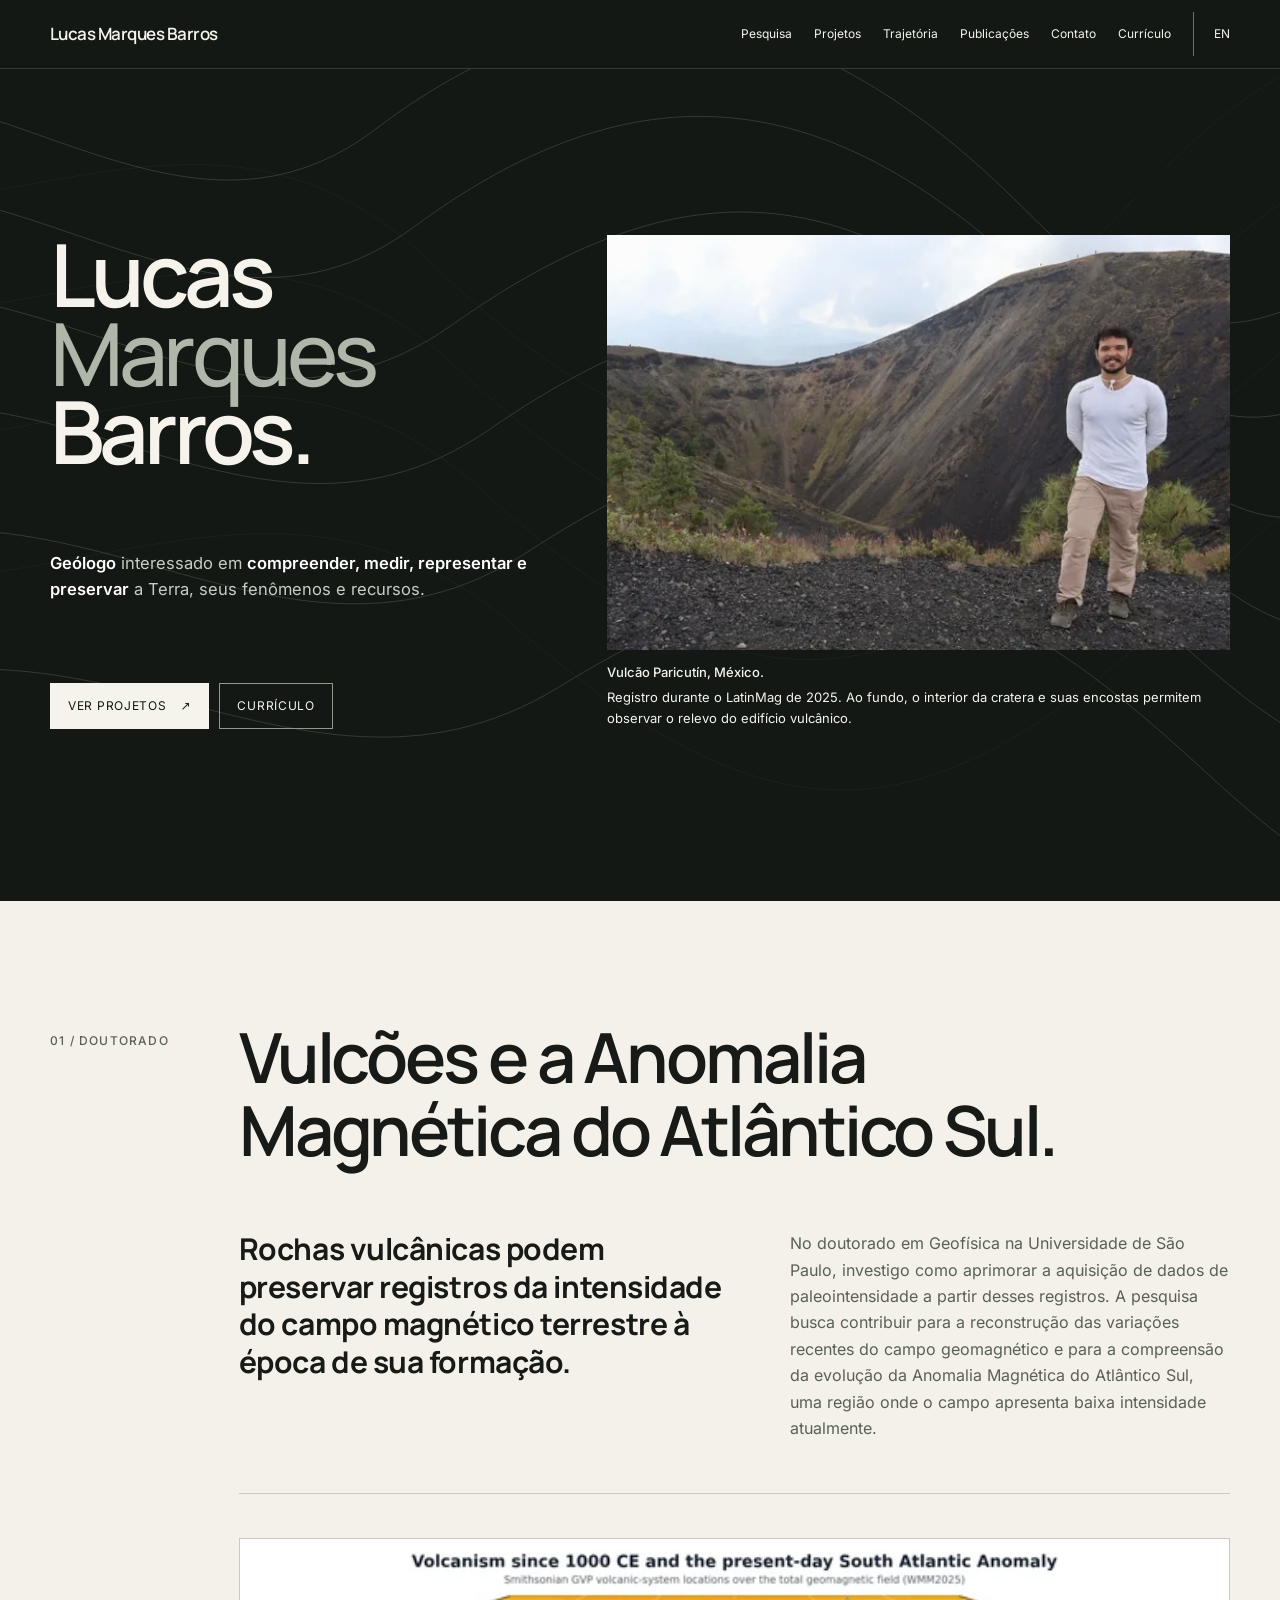
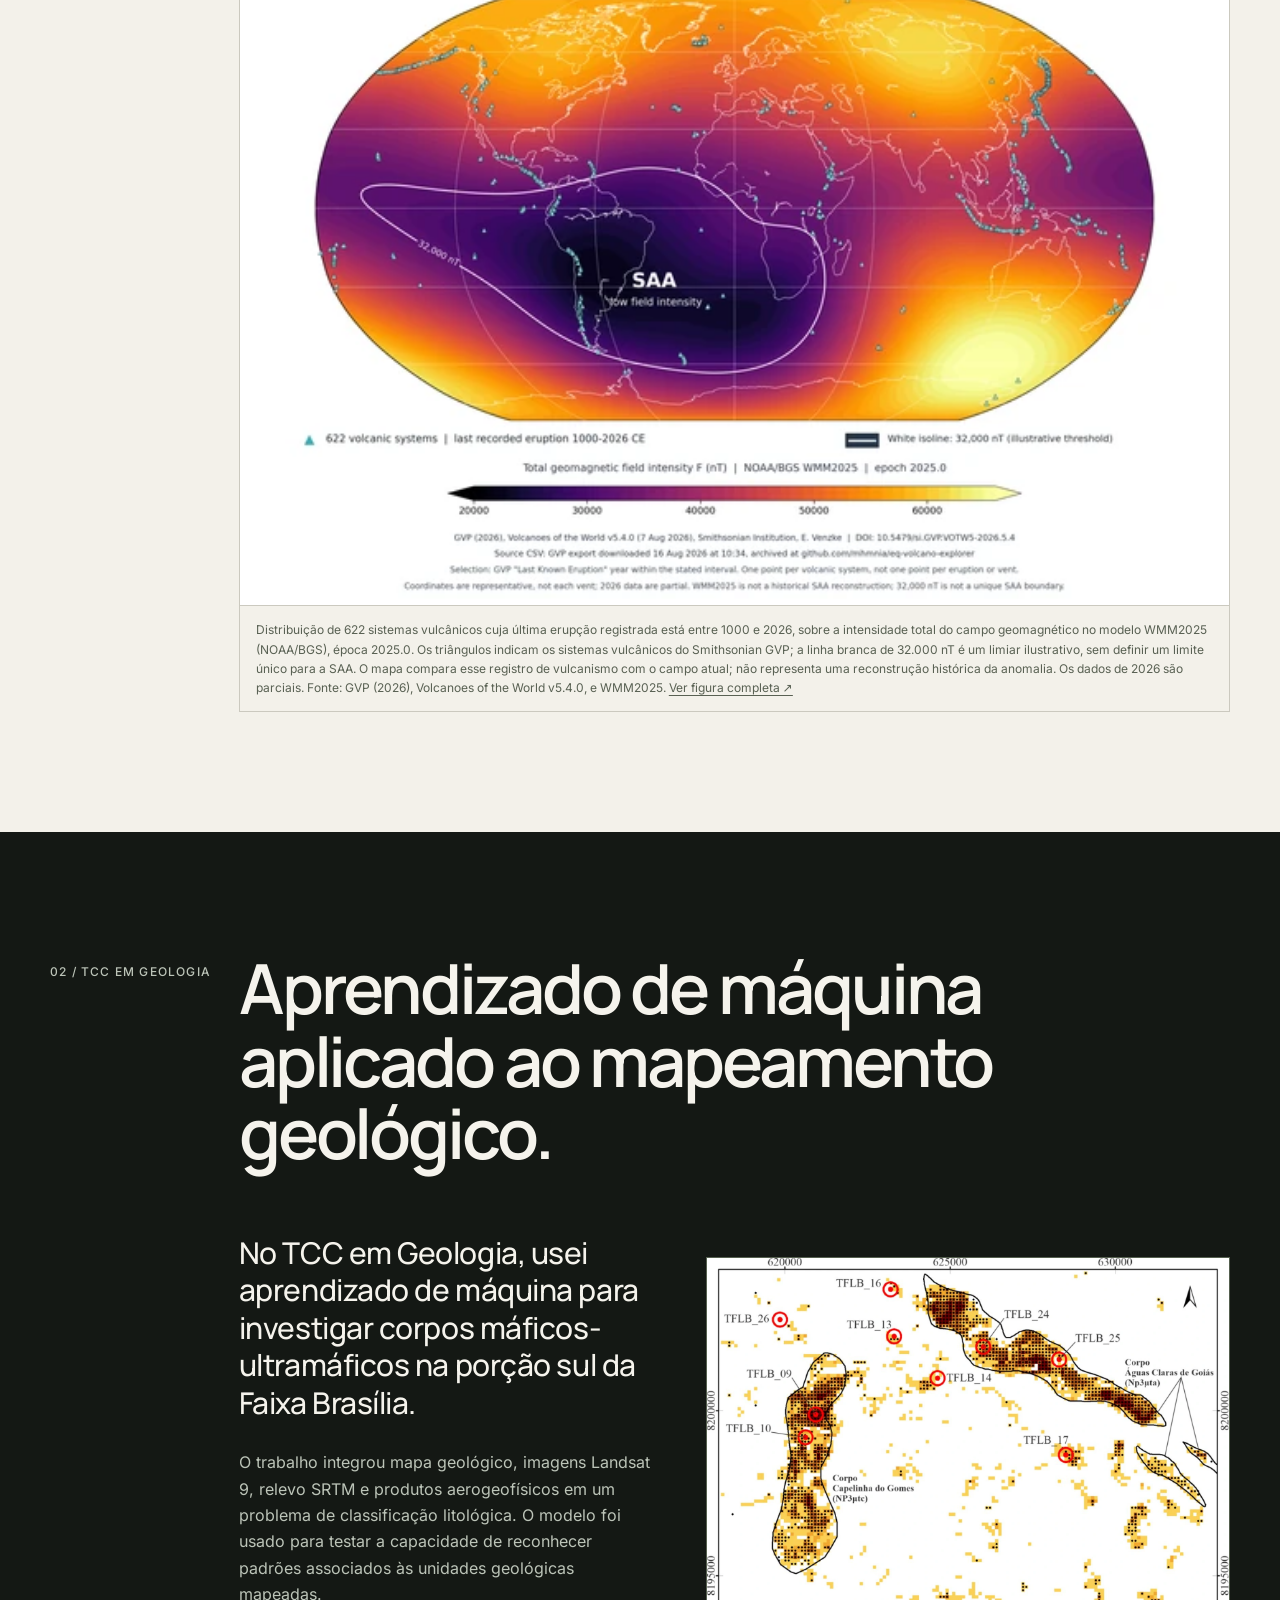
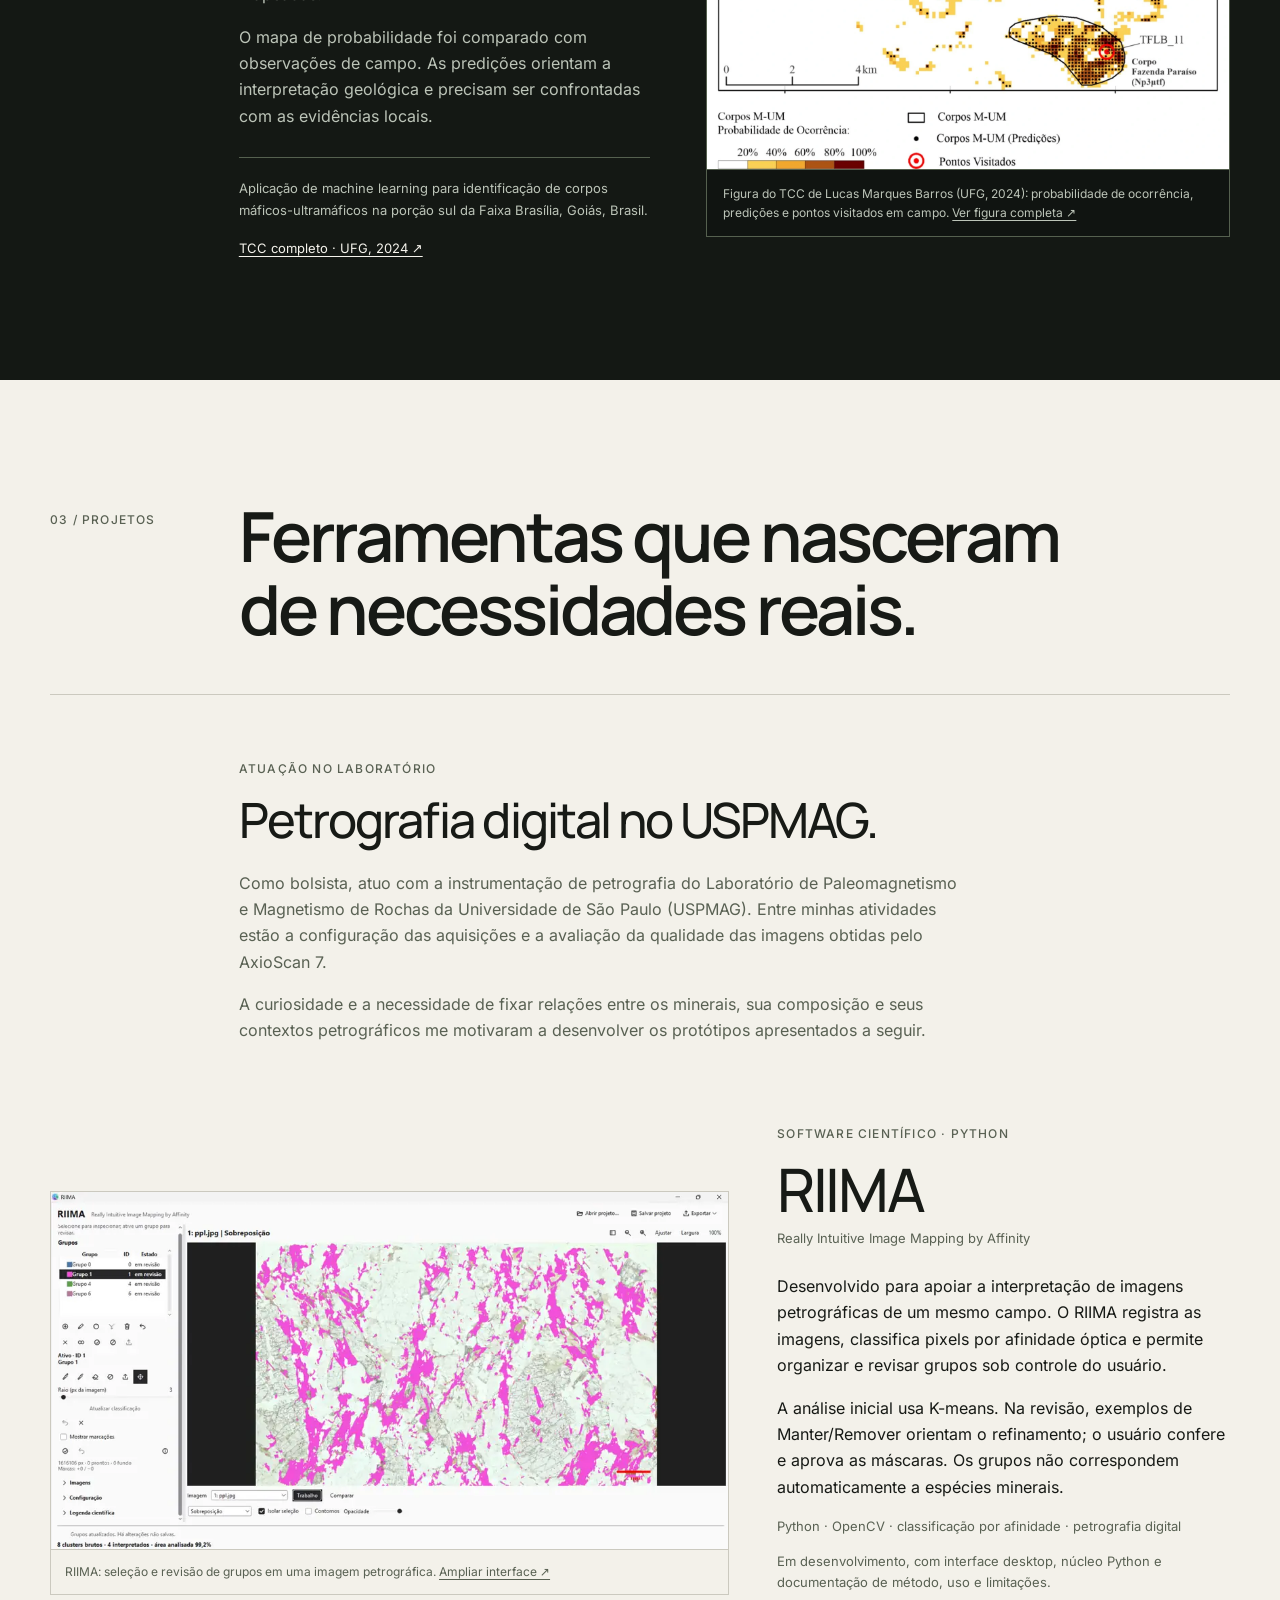
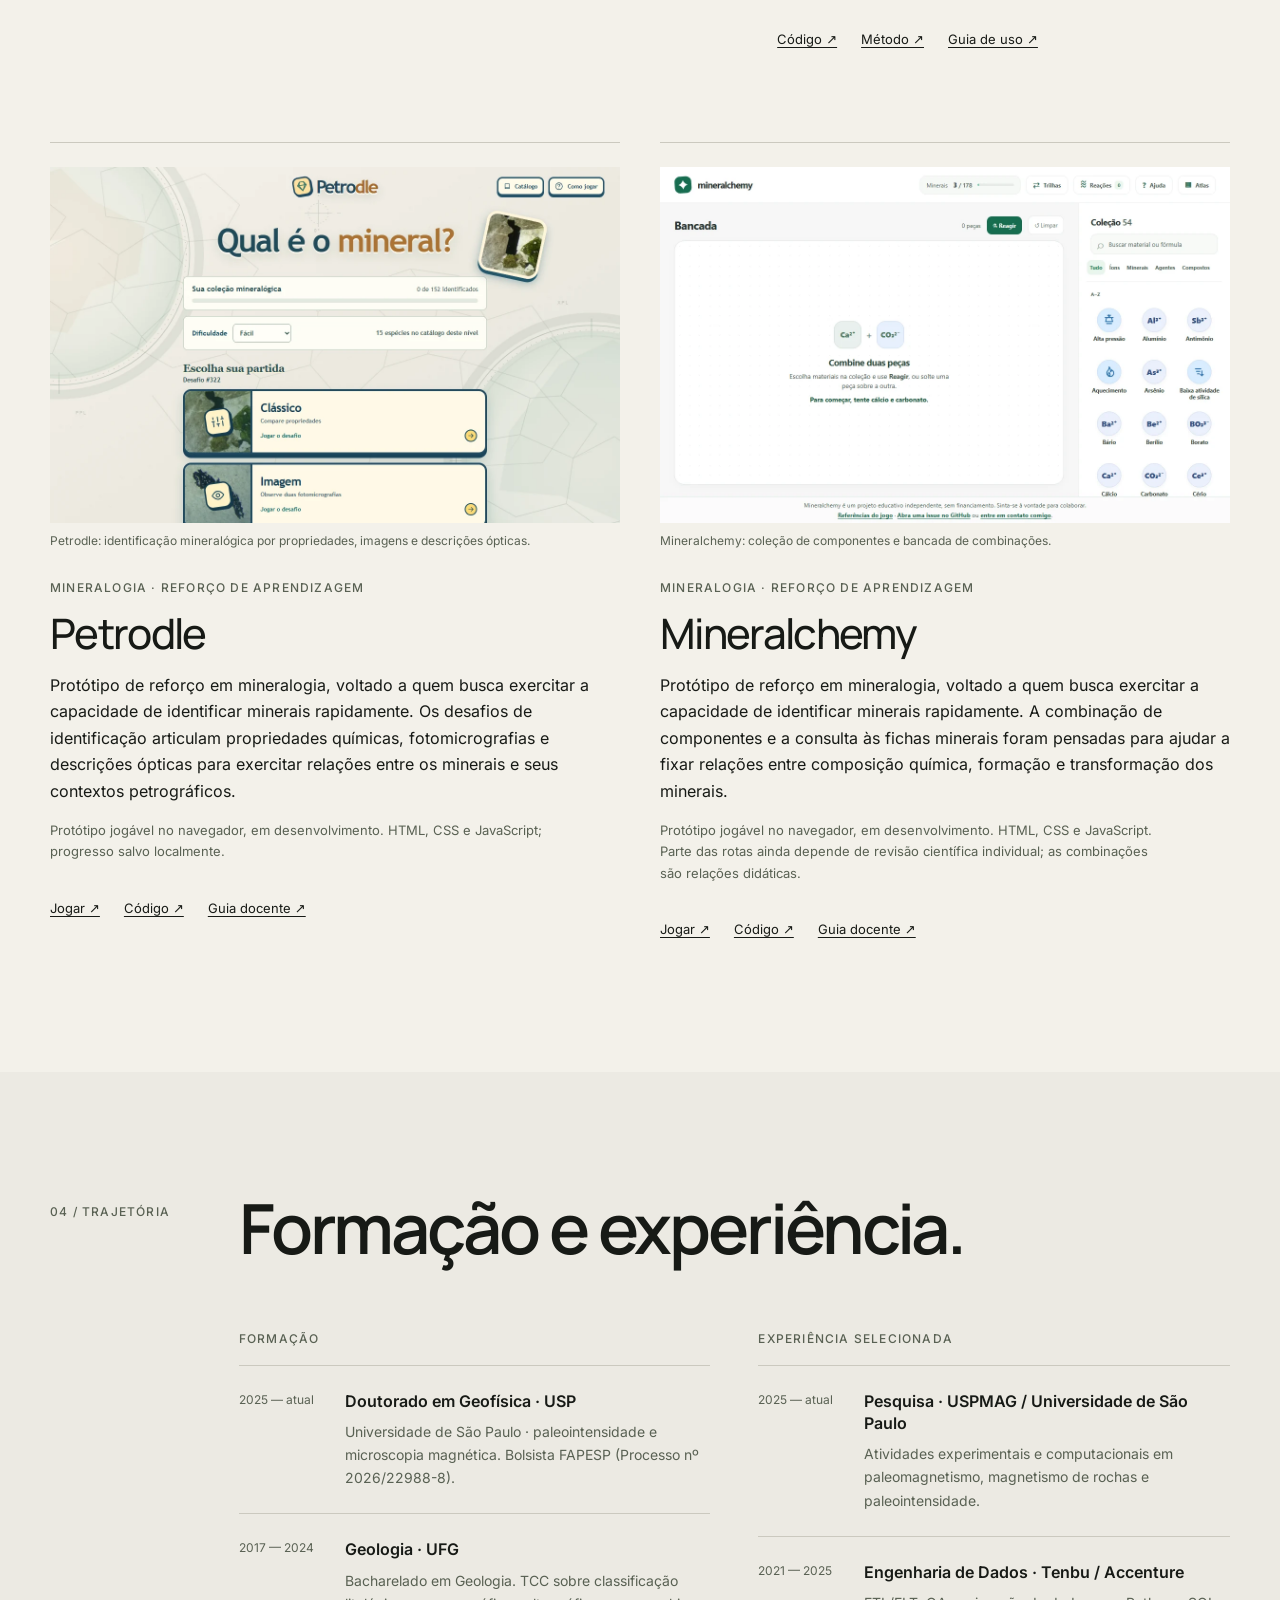
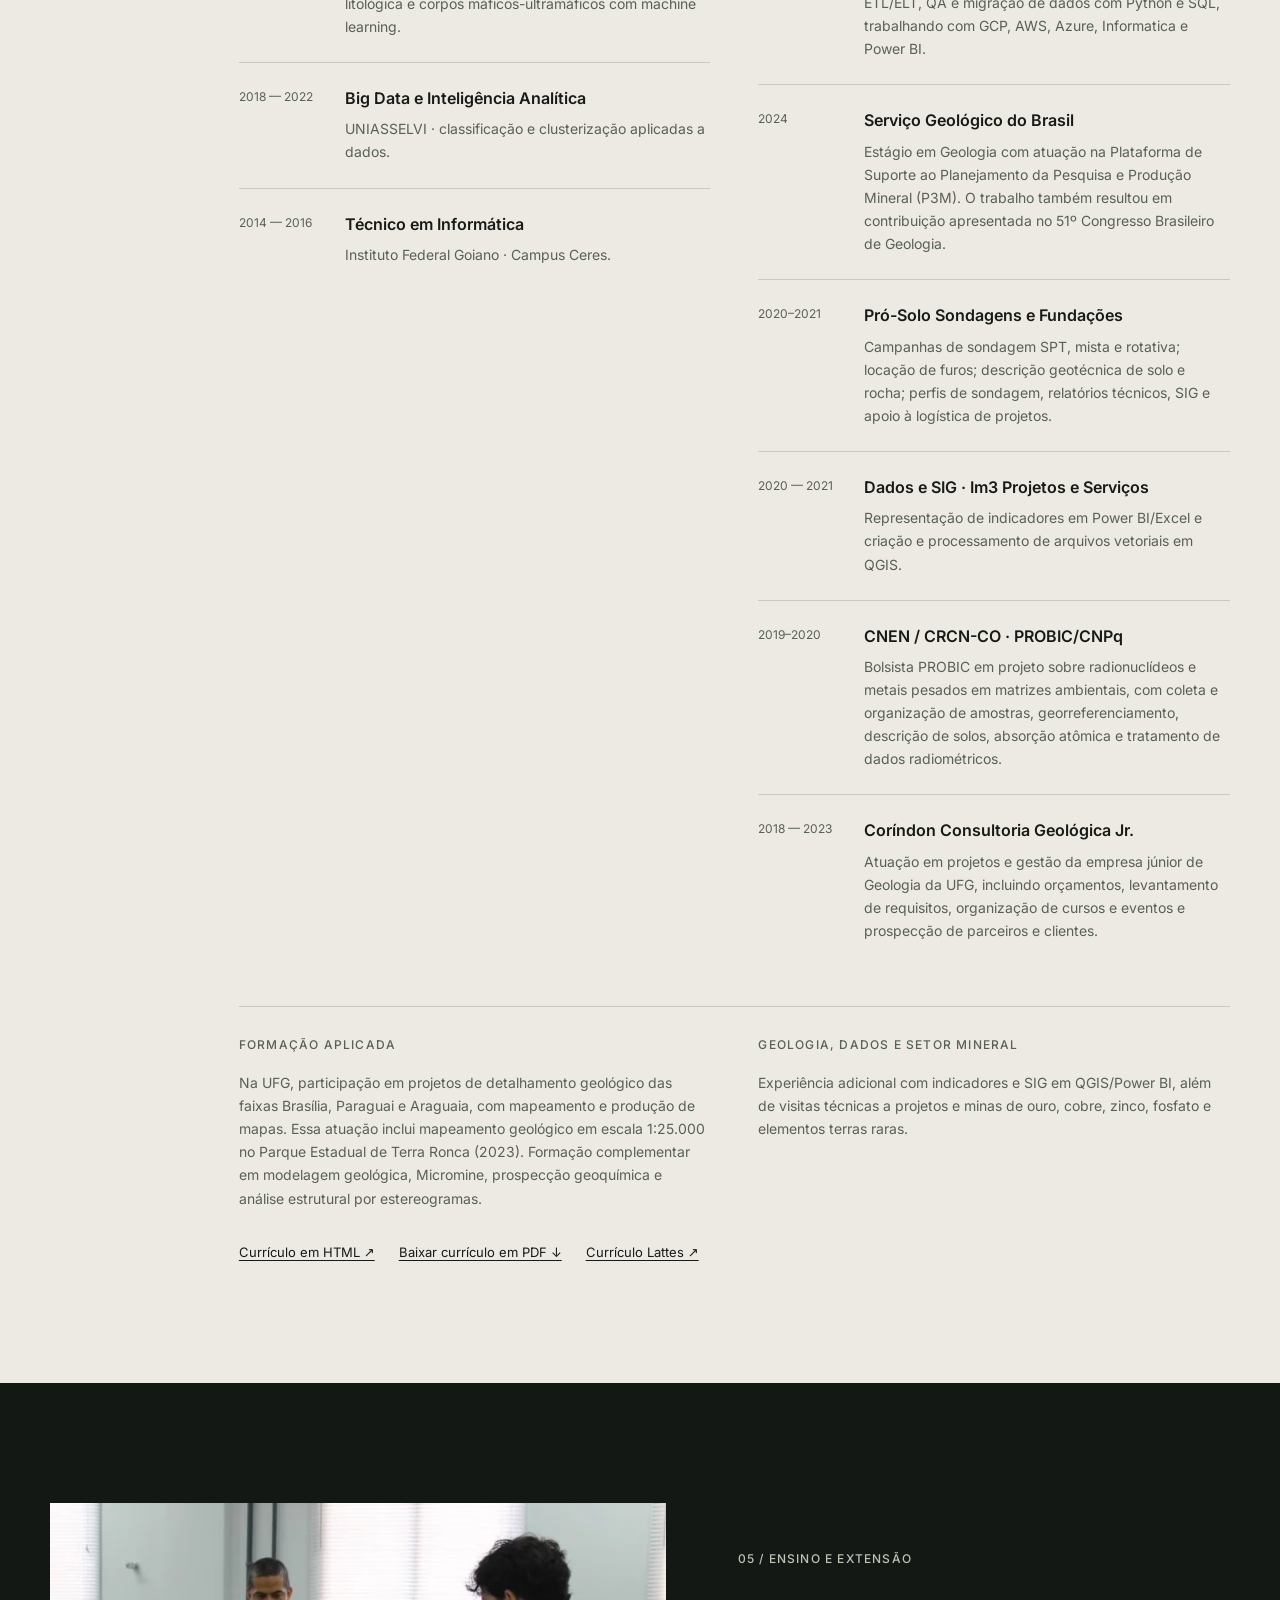
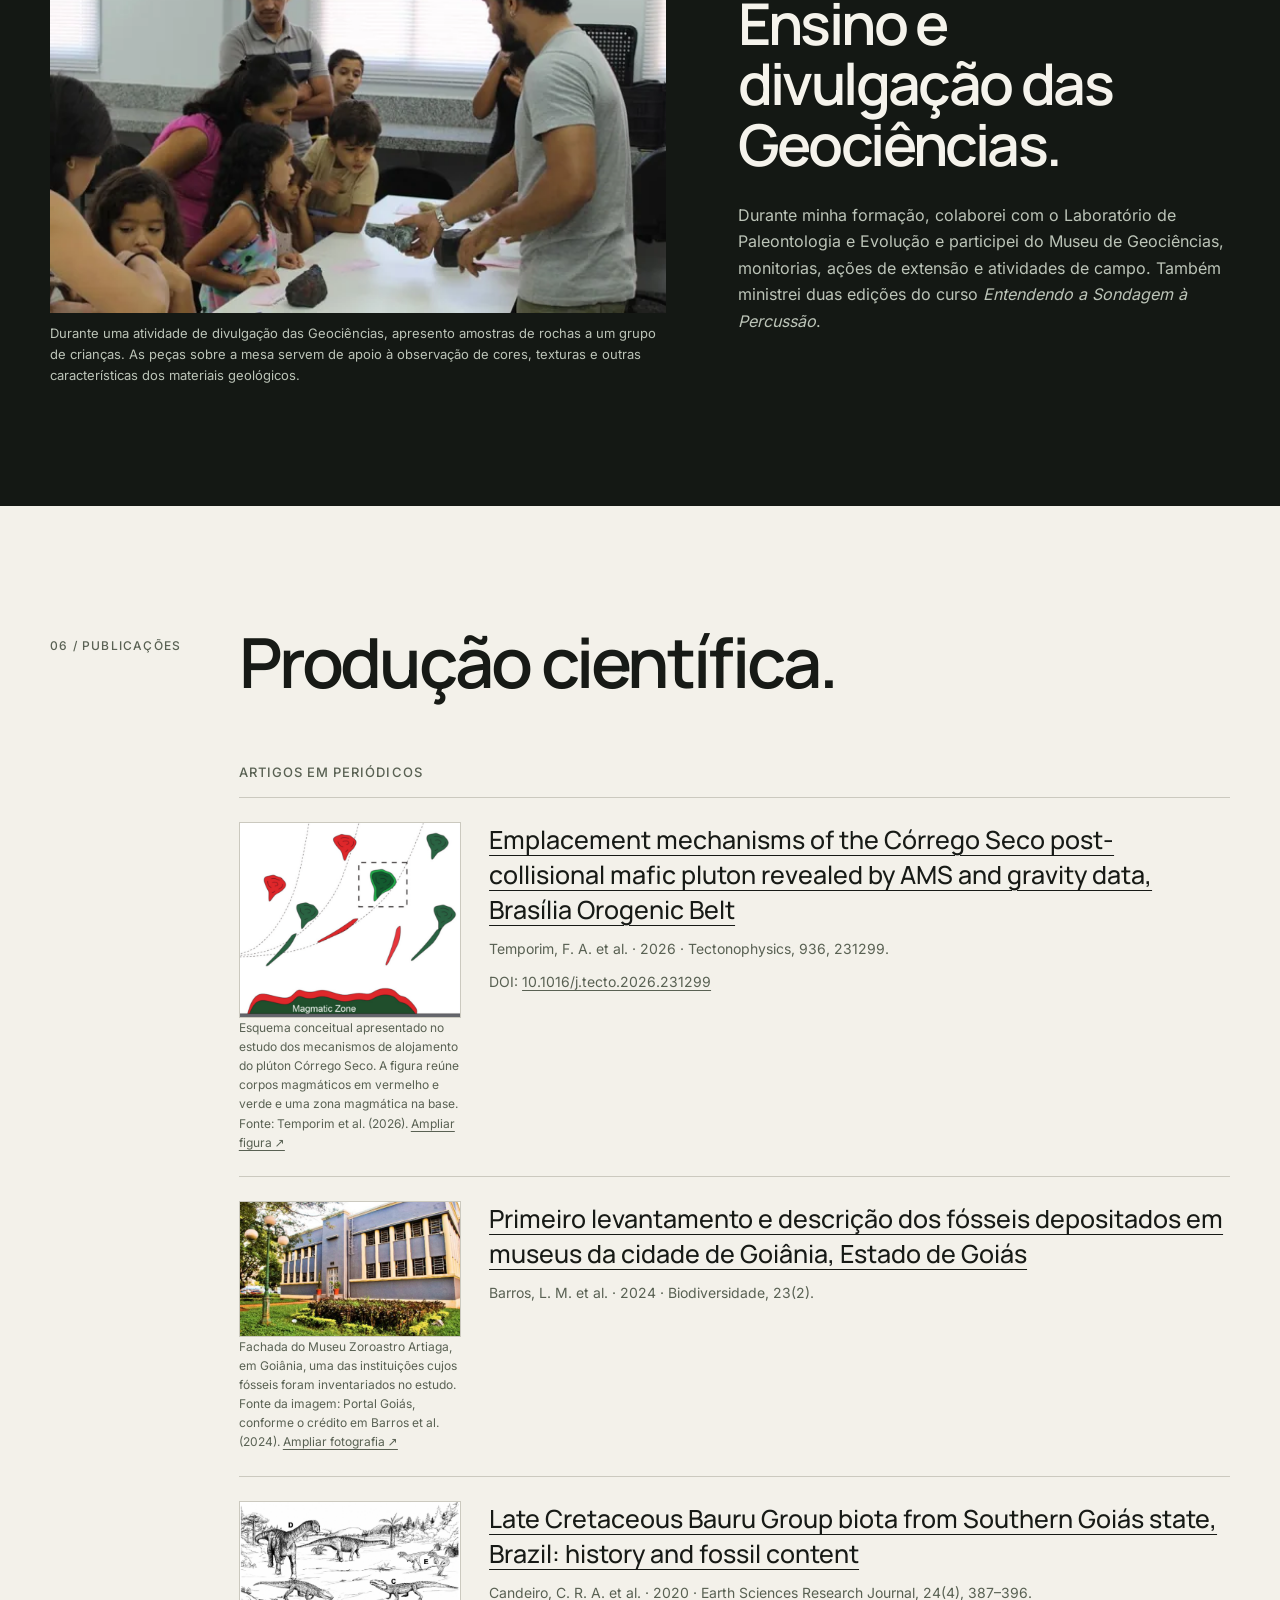
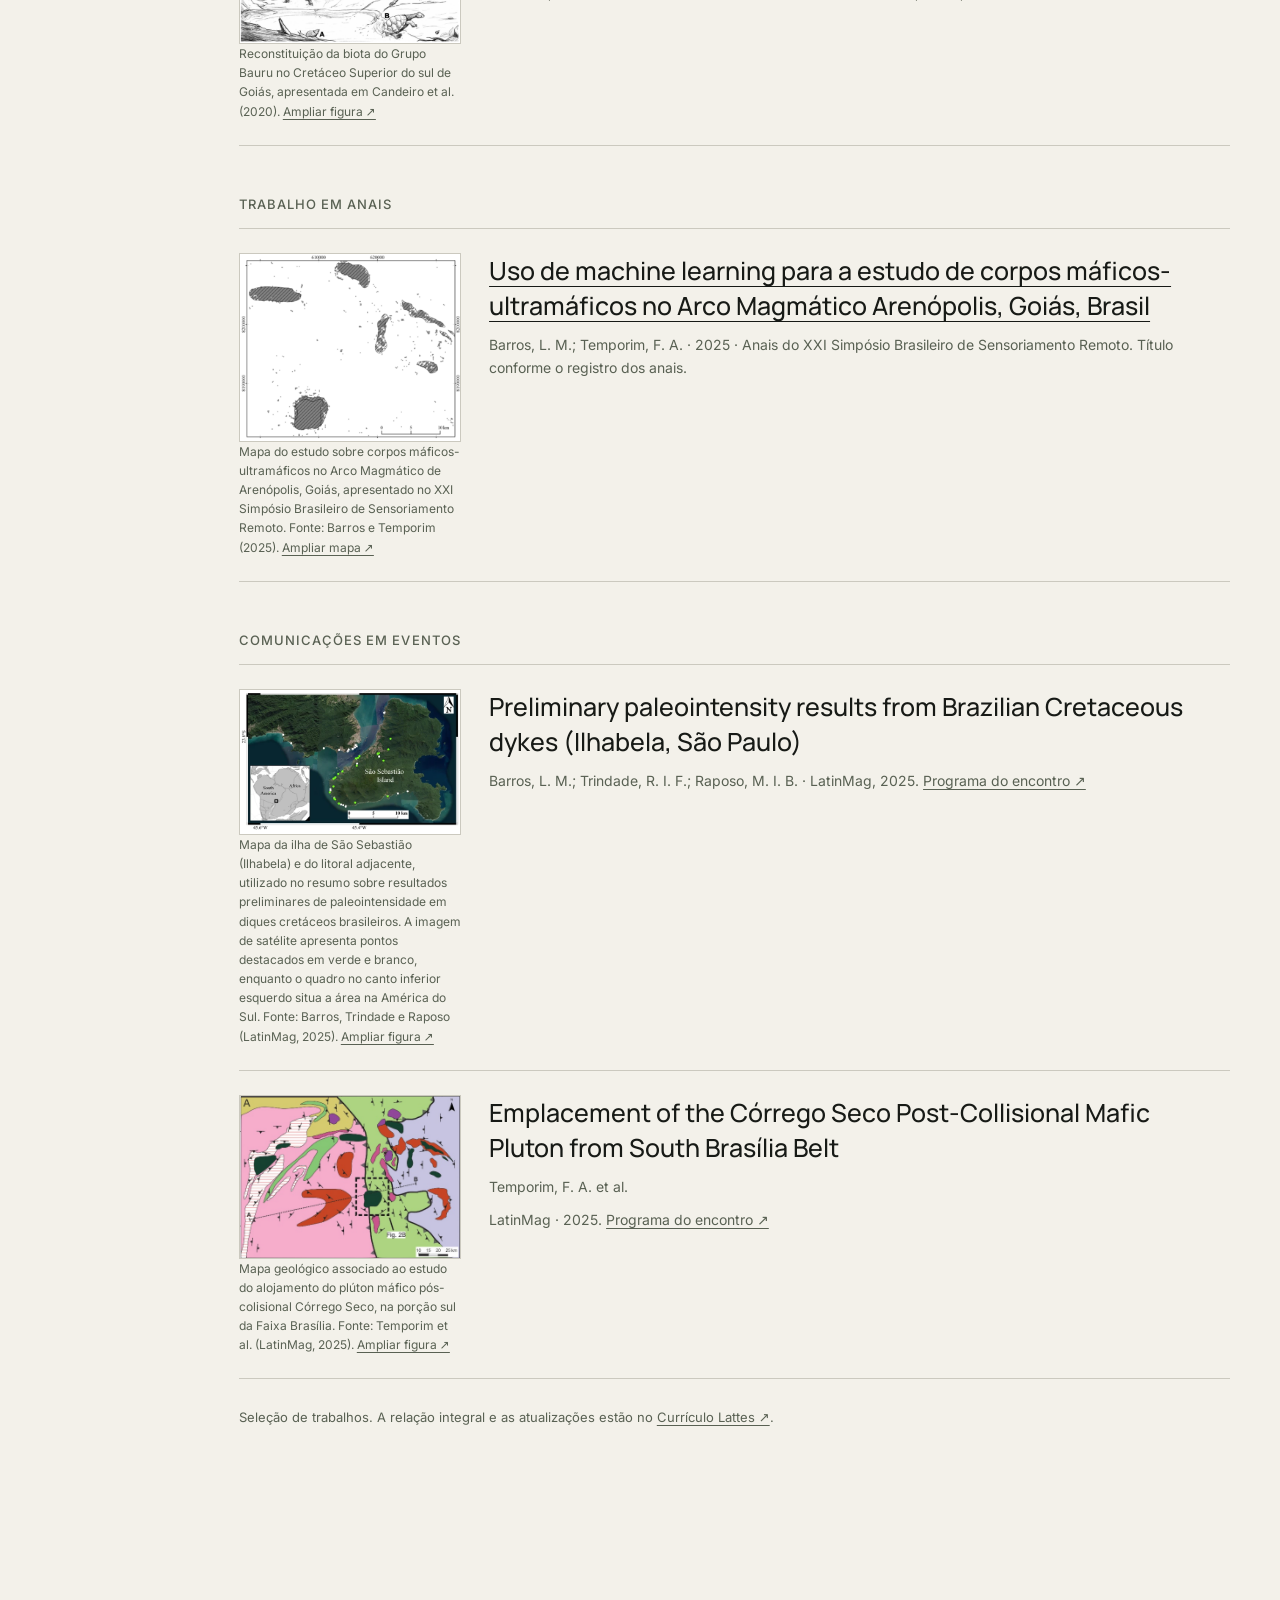
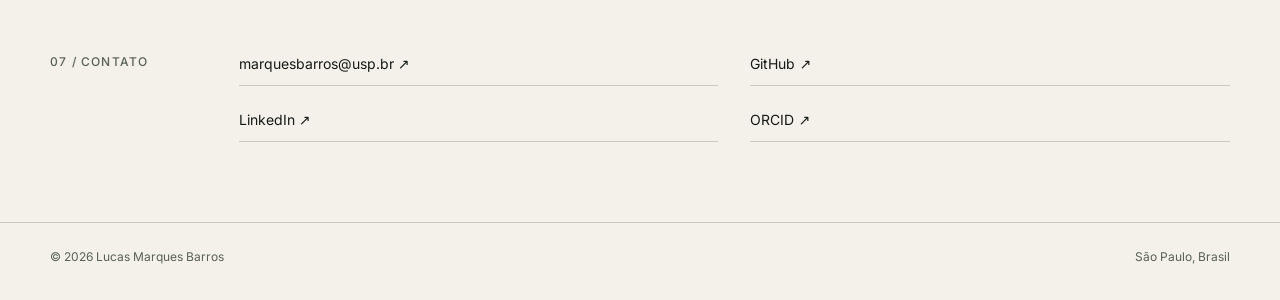
==== commit 5c70878c: "feat: synchronize bilingual CVs and update professional profile" ====
--- a/index.html
+++ b/index.html
@@ -126,14 +126,14 @@
     <div class="shell">
       <header class="section-head reveal">
         <span class="section-index">03 / Projetos</span>
-        <h2 id="projetos-titulo">Ferramentas que nasceram<br>de problemas reais.</h2>
+        <h2 id="projetos-titulo">Ferramentas que nasceram<br>de necessidades reais.</h2>
       </header>
 
       <div class="laboratory-intro reveal">
         <div class="method-copy">
           <span class="mini-label">Atuação no laboratório</span>
-          <h3>Petrografia digital no laboratório.</h3>
-          <p>Como bolsista, atuo com a instrumentação de petrografia do laboratório. Entre minhas atividades estão a configuração das aquisições e a avaliação da qualidade das imagens obtidas pelo AxioScan 7.</p>
+          <h3>Petrografia digital no USPMAG.</h3>
+          <p>Como bolsista, atuo com a instrumentação de petrografia do Laboratório de Paleomagnetismo e Magnetismo de Rochas da Universidade de São Paulo (USPMAG). Entre minhas atividades estão a configuração das aquisições e a avaliação da qualidade das imagens obtidas pelo AxioScan 7.</p>
           <p>A curiosidade e a necessidade de fixar relações entre os minerais, sua composição e seus contextos petrográficos me motivaram a desenvolver os protótipos apresentados a seguir.</p>
         </div>
       </div>
@@ -201,11 +201,11 @@
         <div class="career-column reveal">
           <span class="mini-label">Experiência selecionada</span>
           <article><span class="date-range">2025 — atual</span><div><h3>Pesquisa · USPMAG / Universidade de São Paulo</h3><p>Atividades experimentais e computacionais em paleomagnetismo, magnetismo de rochas e paleointensidade.</p></div></article>
-          <article><span class="date-range">2021 — 2025</span><div><h3>Engenharia de Dados · Accenture</h3><p>ETL/ELT, QA e migração de dados com Python e SQL, trabalhando com GCP, AWS, Azure, Informatica e Power BI.</p></div></article>
+          <article><span class="date-range">2021 — 2025</span><div><h3>Engenharia de Dados · Tenbu / Accenture</h3><p>ETL/ELT, QA e migração de dados com Python e SQL, trabalhando com GCP, AWS, Azure, Informatica e Power BI.</p></div></article>
           <article><time datetime="2024">2024</time><div><h3>Serviço Geológico do Brasil</h3><p>Estágio em Geologia com atuação na Plataforma de Suporte ao Planejamento da Pesquisa e Produção Mineral (P3M). O trabalho também resultou em contribuição apresentada no 51º Congresso Brasileiro de Geologia.</p></div></article>
-          <article><time datetime="2020">2020</time><div><h3>Pró-Solo Sondagens e Fundações</h3><p>Campanhas de sondagem SPT, mista e rotativa; locação de furos; descrição geotécnica de solo e rocha; perfis de sondagem, relatórios técnicos, SIG e apoio à logística de projetos.</p></div></article>
+          <article><span class="date-range">2020–2021</span><div><h3>Pró-Solo Sondagens e Fundações</h3><p>Campanhas de sondagem SPT, mista e rotativa; locação de furos; descrição geotécnica de solo e rocha; perfis de sondagem, relatórios técnicos, SIG e apoio à logística de projetos.</p></div></article>
           <article><span class="date-range">2020 — 2021</span><div><h3>Dados e SIG · Im3 Projetos e Serviços</h3><p>Representação de indicadores em Power BI/Excel e criação e processamento de arquivos vetoriais em QGIS.</p></div></article>
-          <article><time datetime="2019">2019</time><div><h3>CNEN / CRCN-CO · PROBIC/CNPq</h3><p>Bolsista PROBIC em projeto sobre radionuclídeos e metais pesados em matrizes ambientais, com coleta e organização de amostras, georreferenciamento, descrição de solos, absorção atômica e tratamento de dados radiométricos.</p></div></article>
+          <article><span class="date-range">2019–2020</span><div><h3>CNEN / CRCN-CO · PROBIC/CNPq</h3><p>Bolsista PROBIC em projeto sobre radionuclídeos e metais pesados em matrizes ambientais, com coleta e organização de amostras, georreferenciamento, descrição de solos, absorção atômica e tratamento de dados radiométricos.</p></div></article>
           <article><span class="date-range">2018 — 2023</span><div><h3>Coríndon Consultoria Geológica Jr.</h3><p>Atuação em projetos e gestão da empresa júnior de Geologia da UFG, incluindo orçamentos, levantamento de requisitos, organização de cursos e eventos e prospecção de parceiros e clientes.</p></div></article>
         </div>
       </div>
@@ -245,7 +245,7 @@
 
   <section id="publicacoes" class="portfolio-section production-section" tabindex="-1" aria-labelledby="publicacoes-titulo">
     <div class="shell">
-      <header class="section-head"><span class="section-index">06 / Publicações</span><h2 id="publicacoes-titulo">Produção científica selecionada.</h2></header>
+      <header class="section-head"><span class="section-index">06 / Publicações</span><h2 id="publicacoes-titulo">Produção científica.</h2></header>
       <div class="publication-groups">
         <div class="publication-group">
           <h3>Artigos em periódicos</h3>
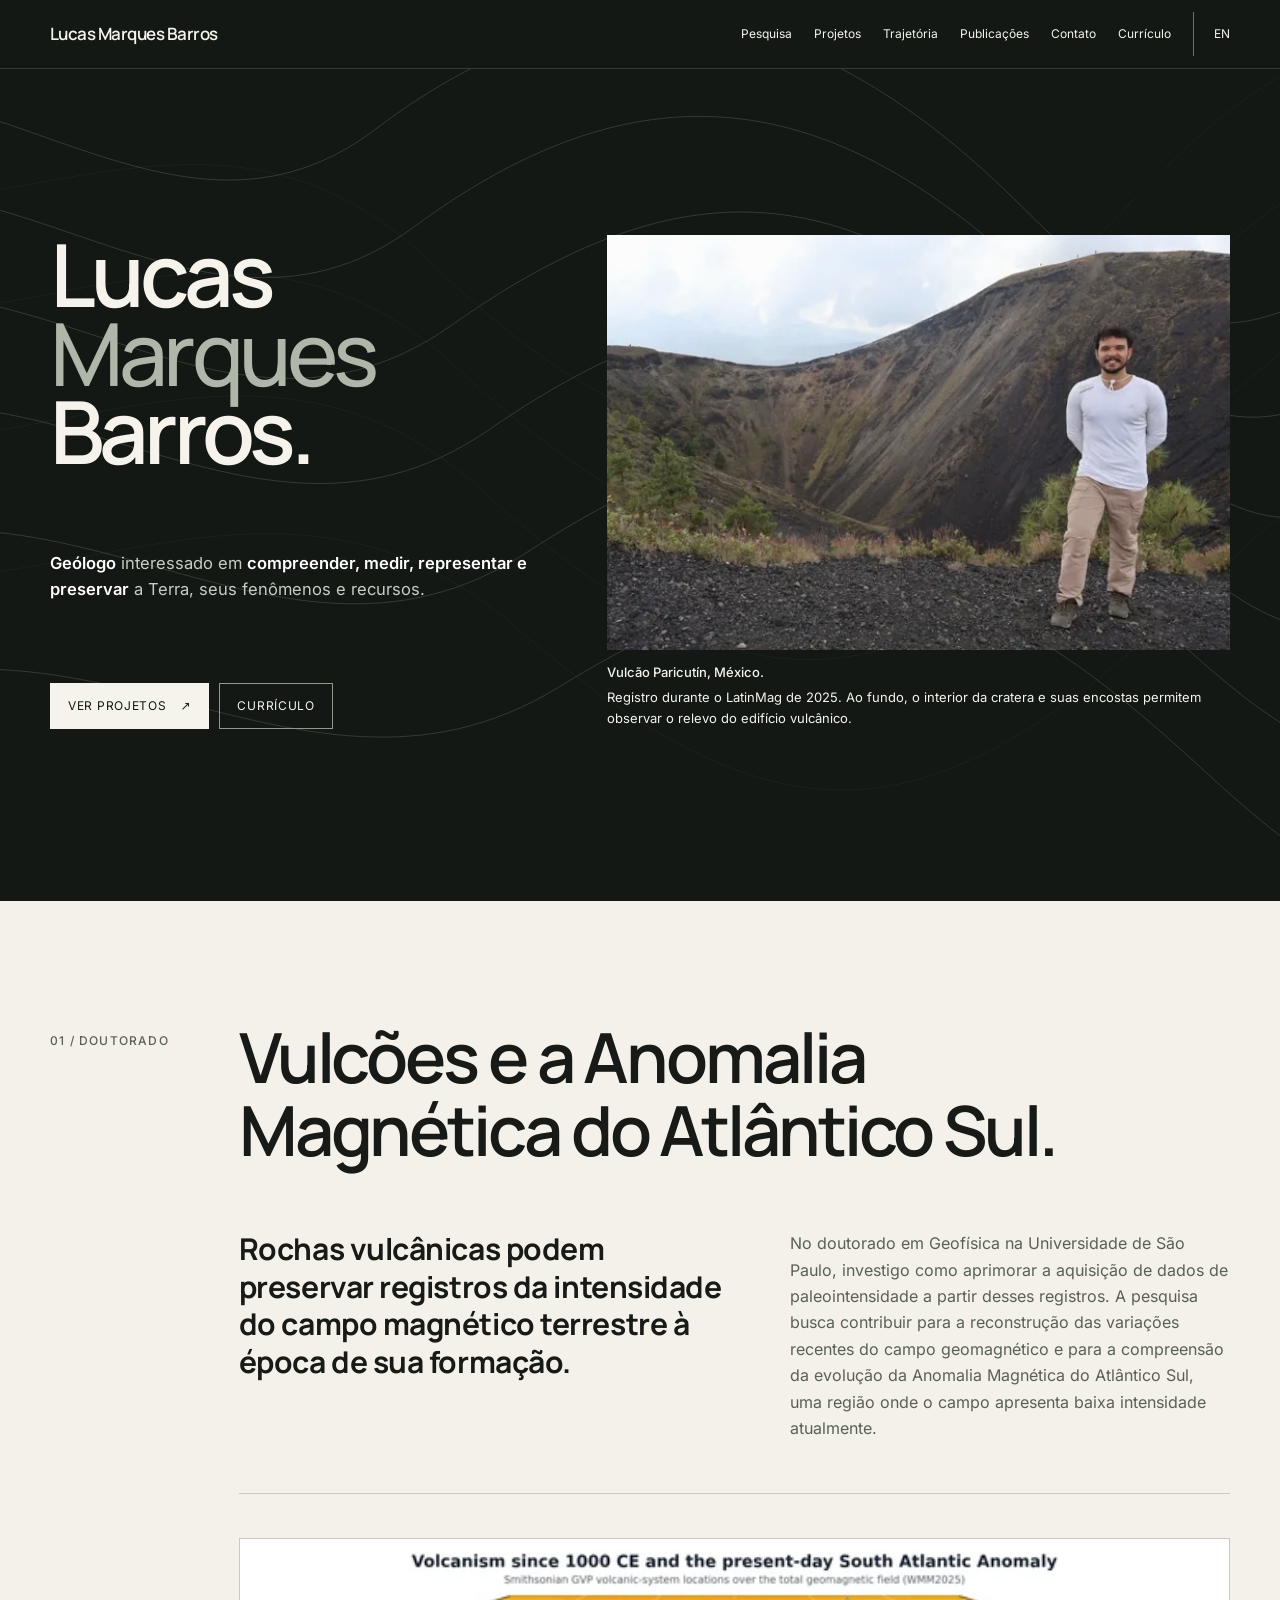
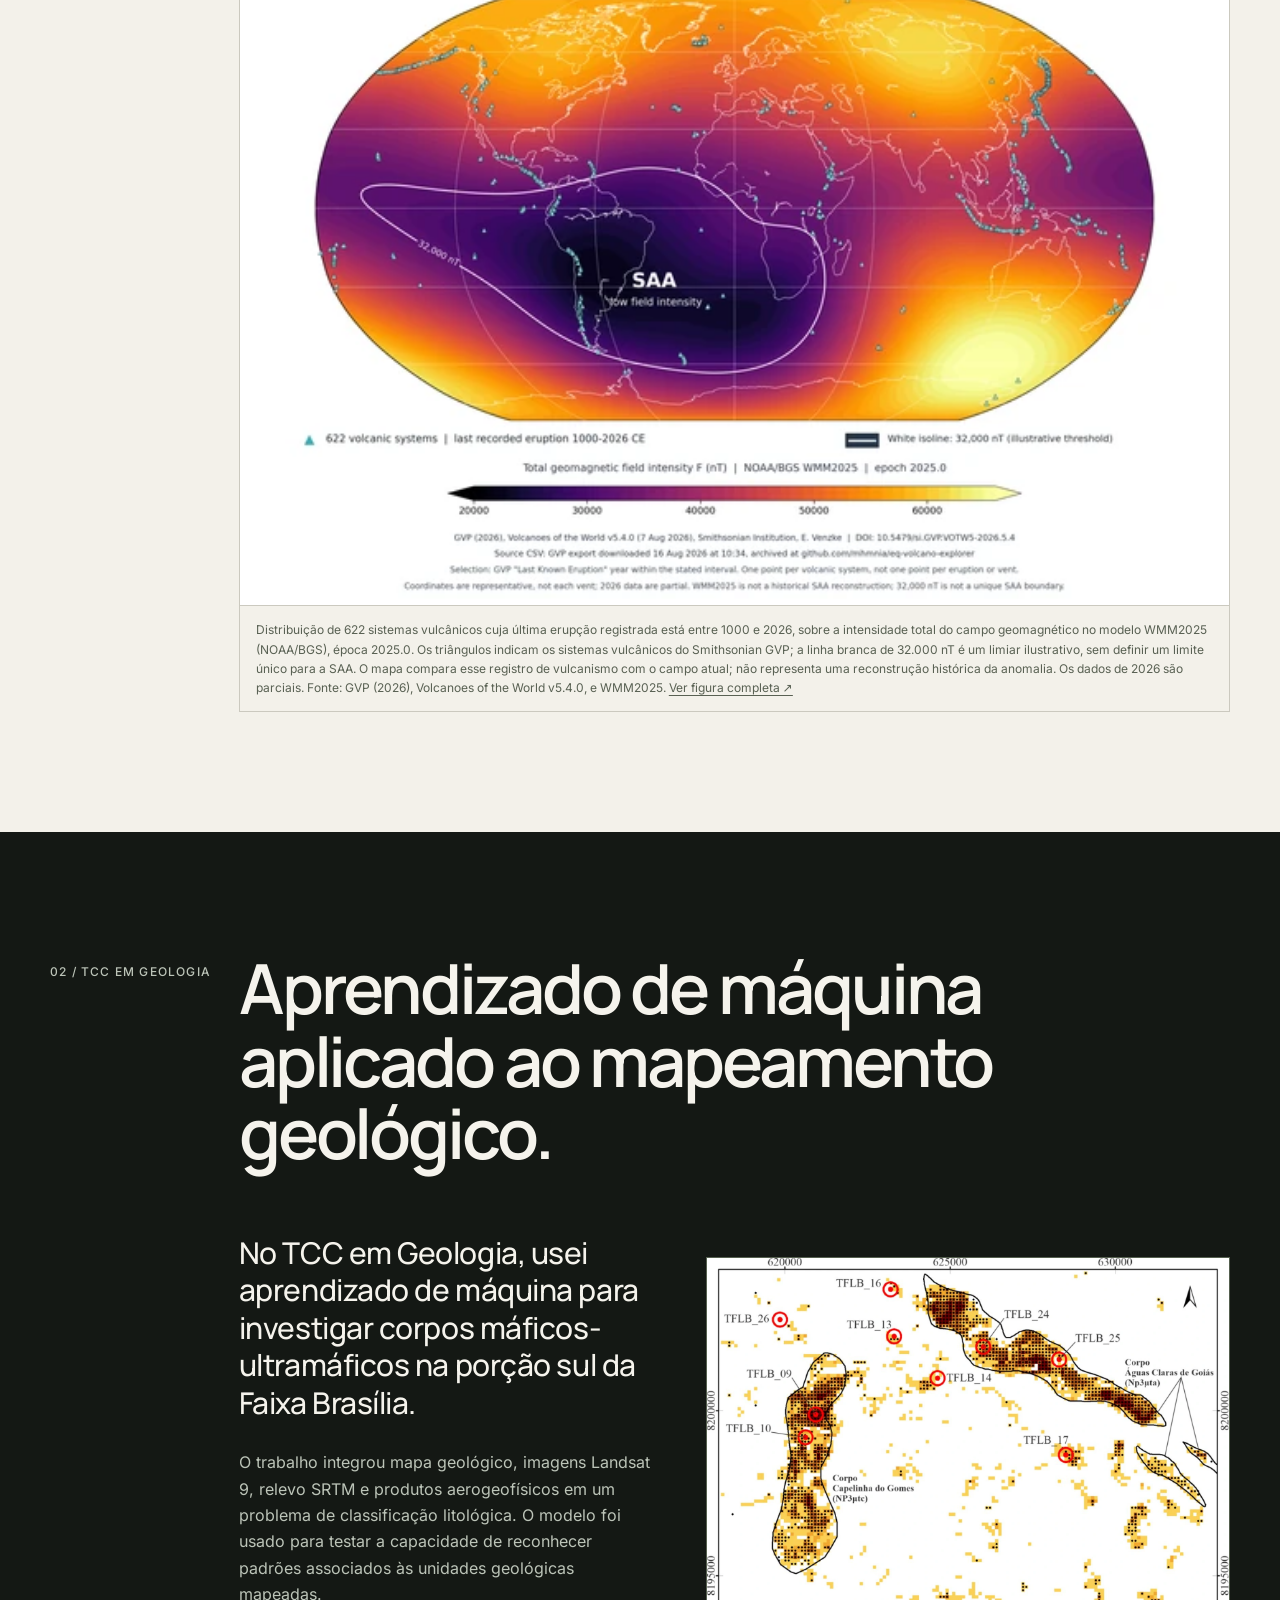
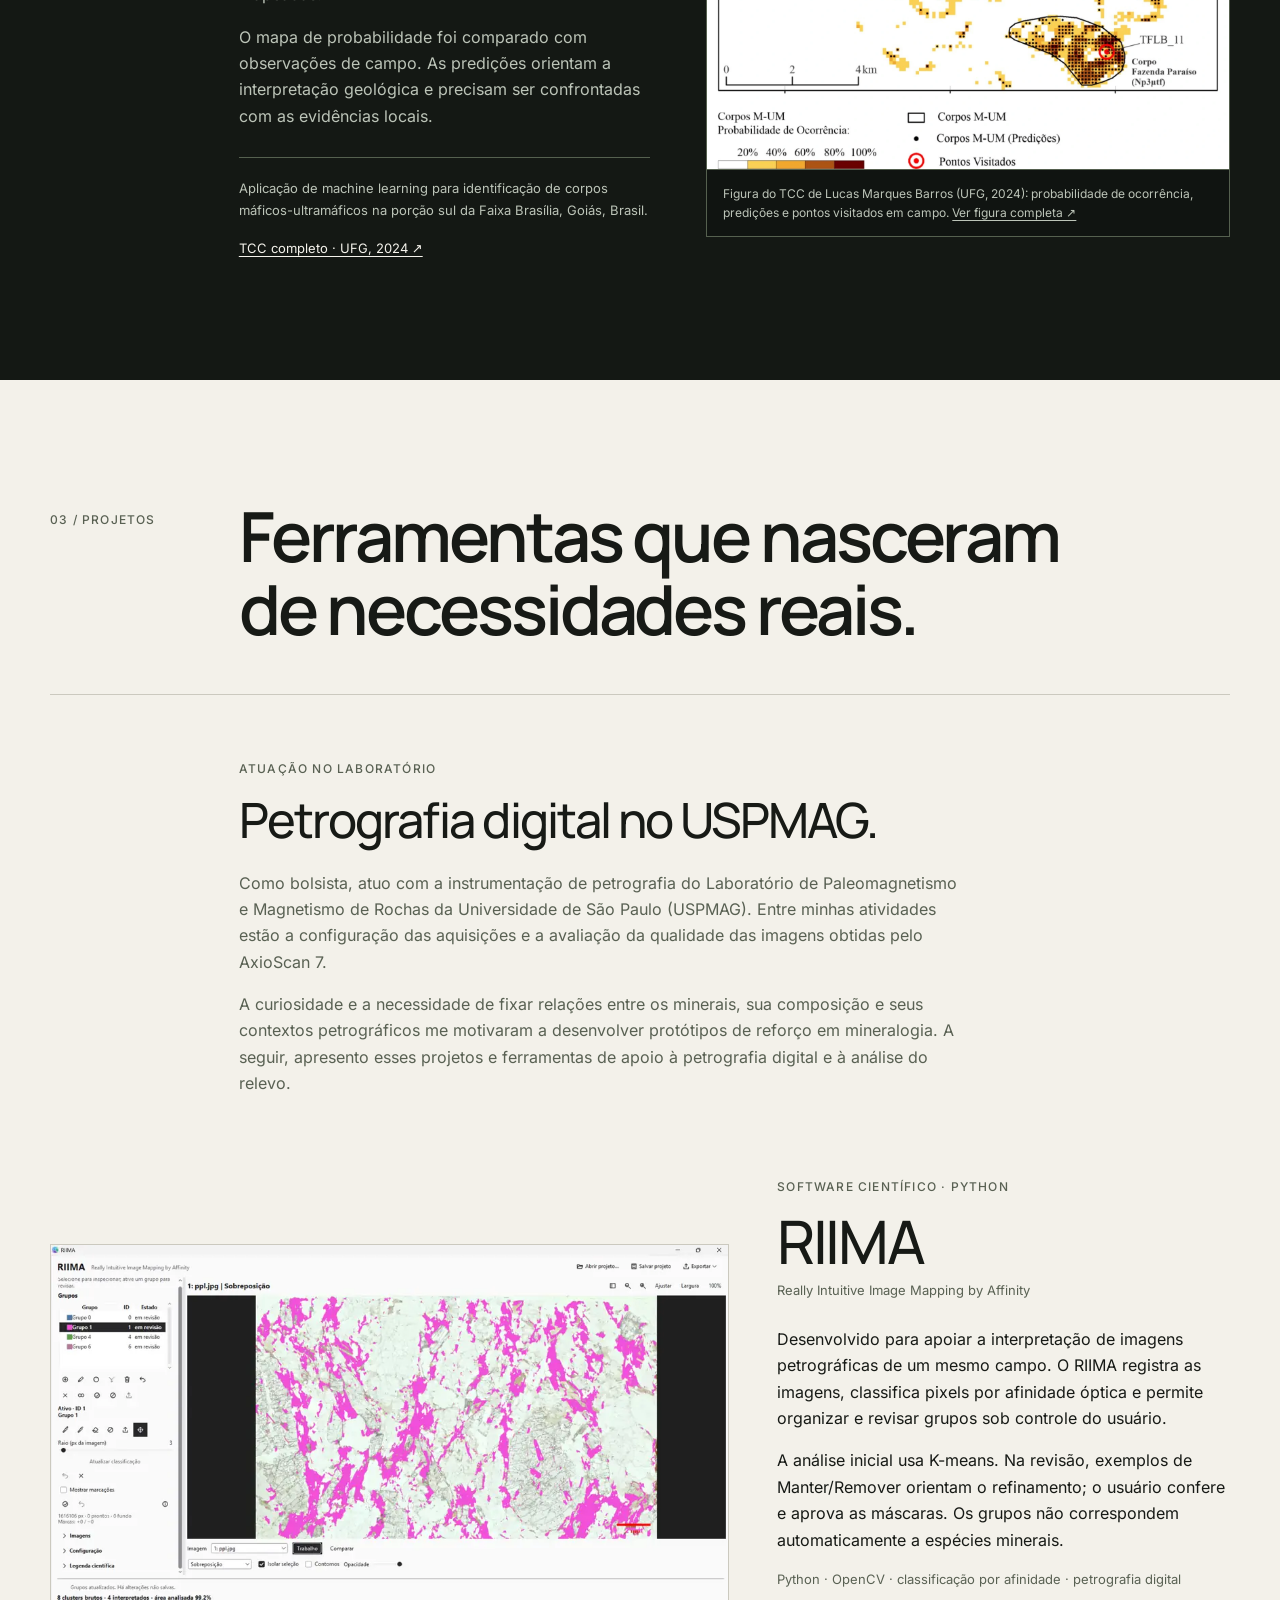
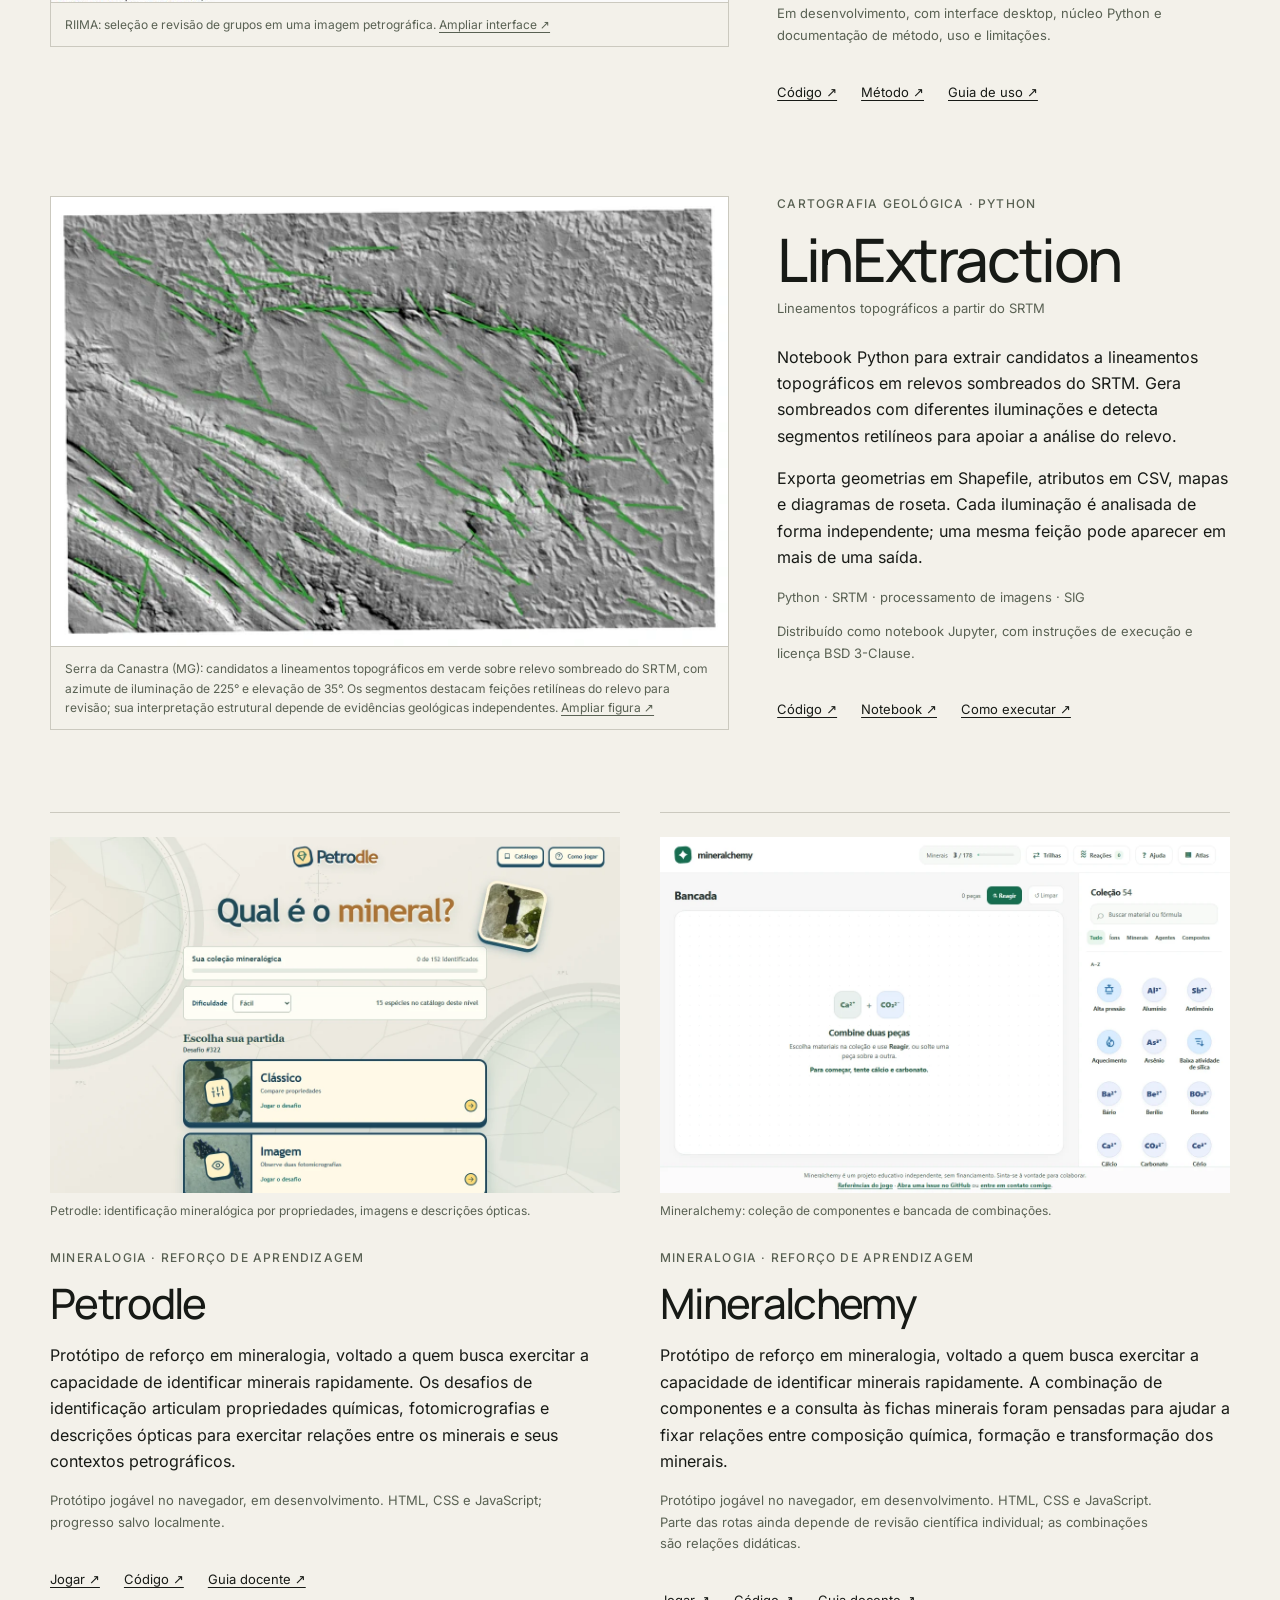
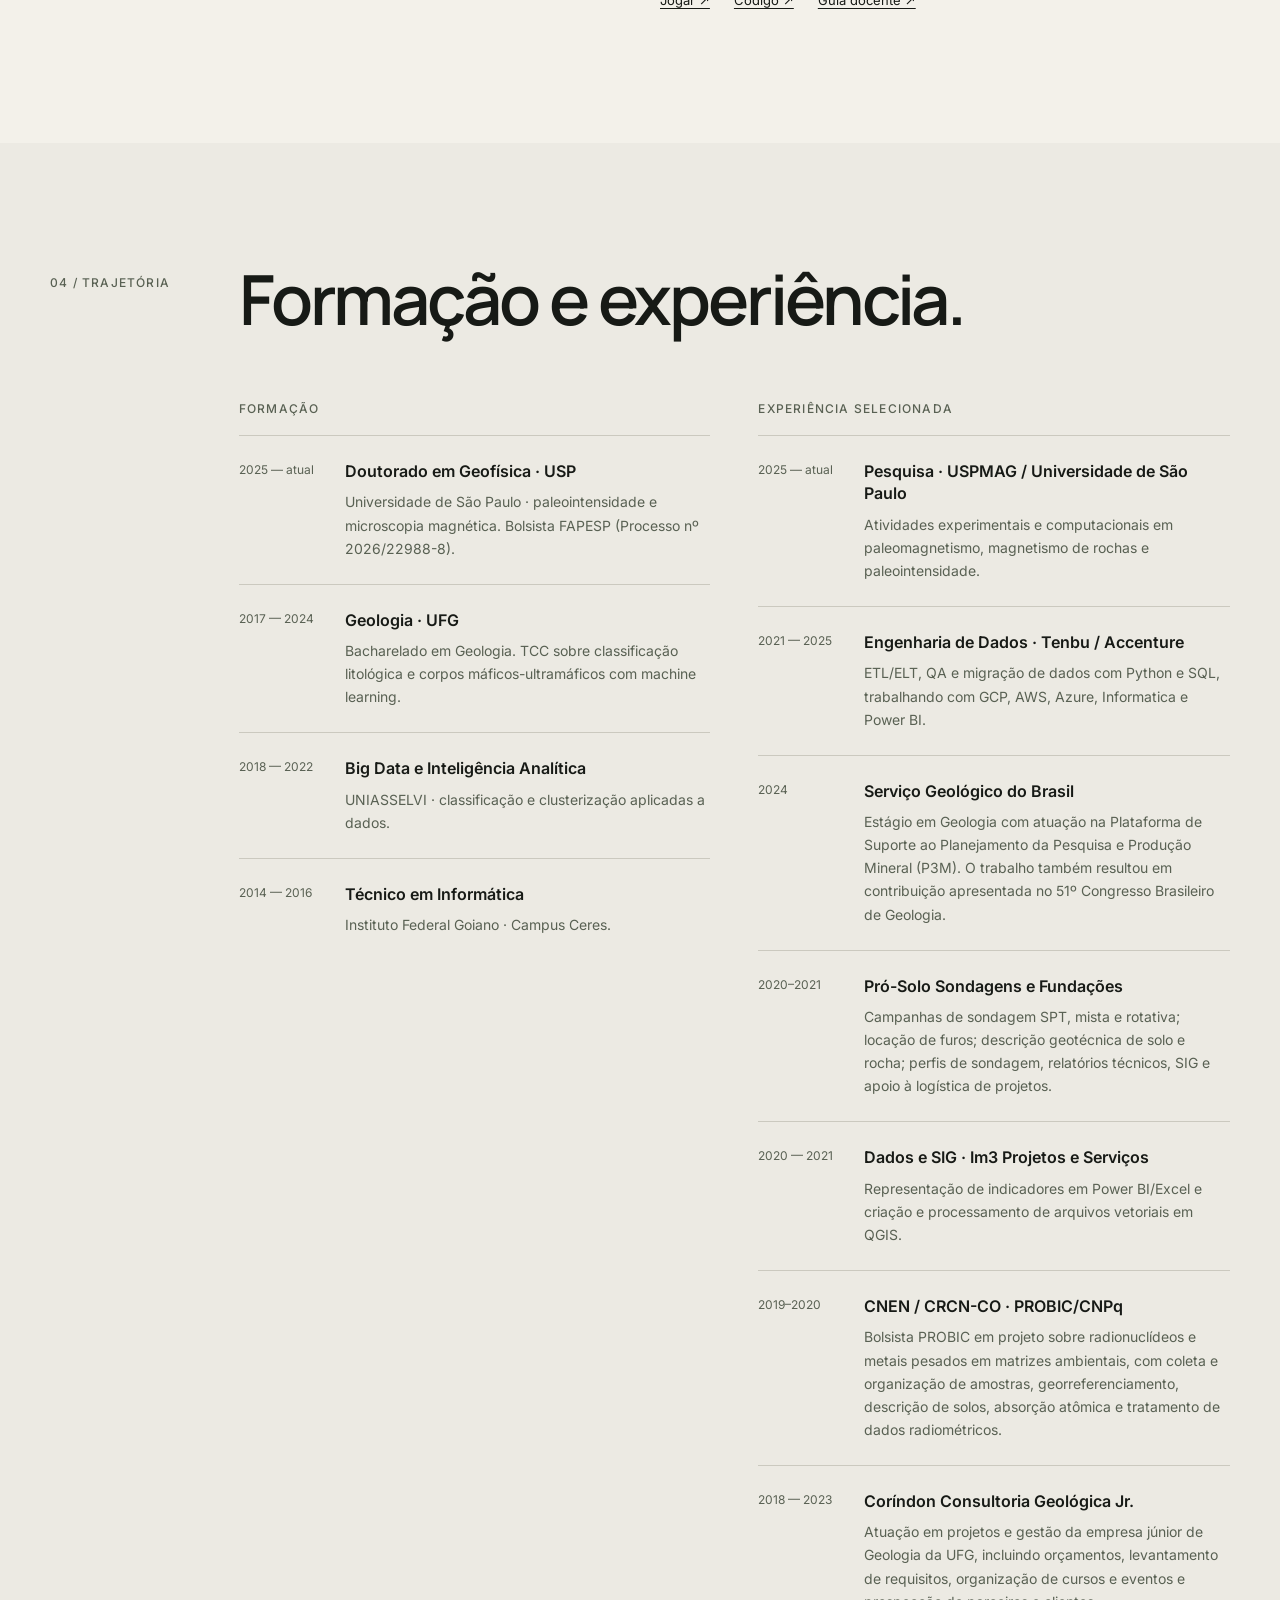
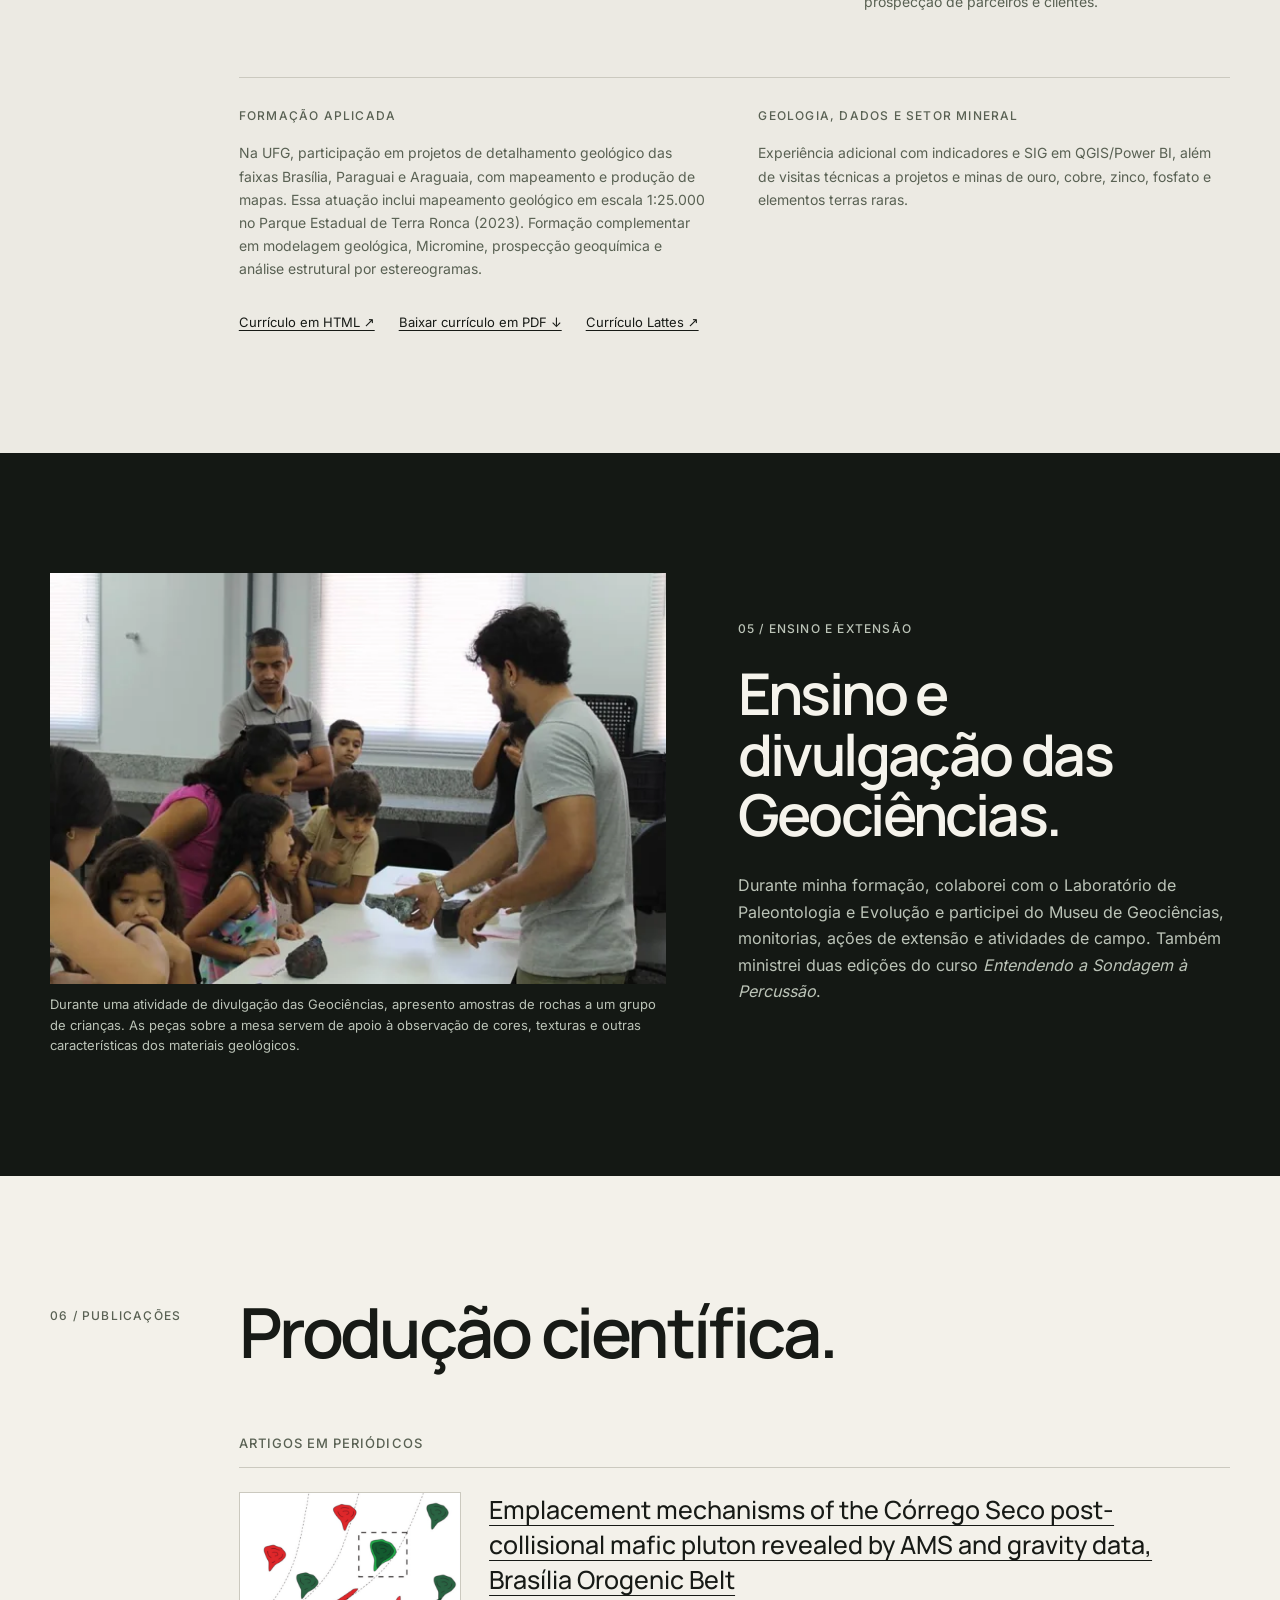
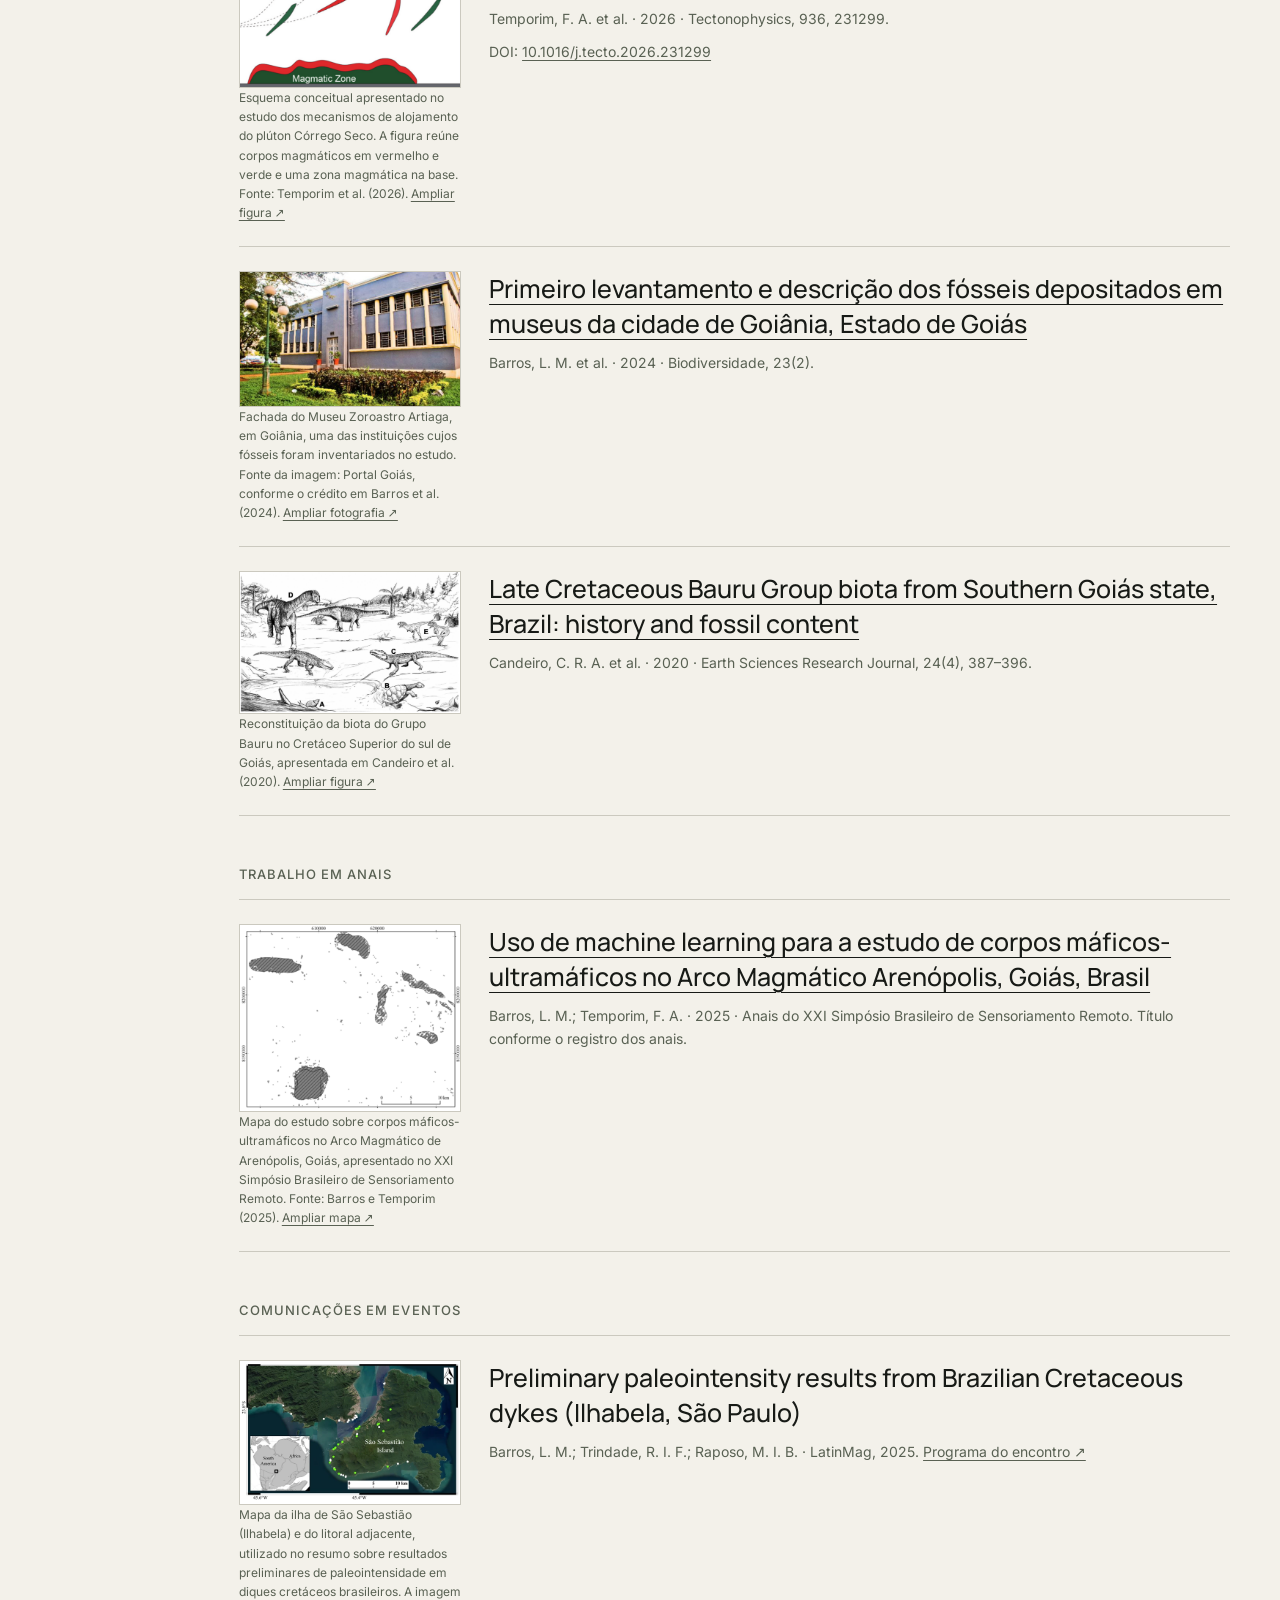
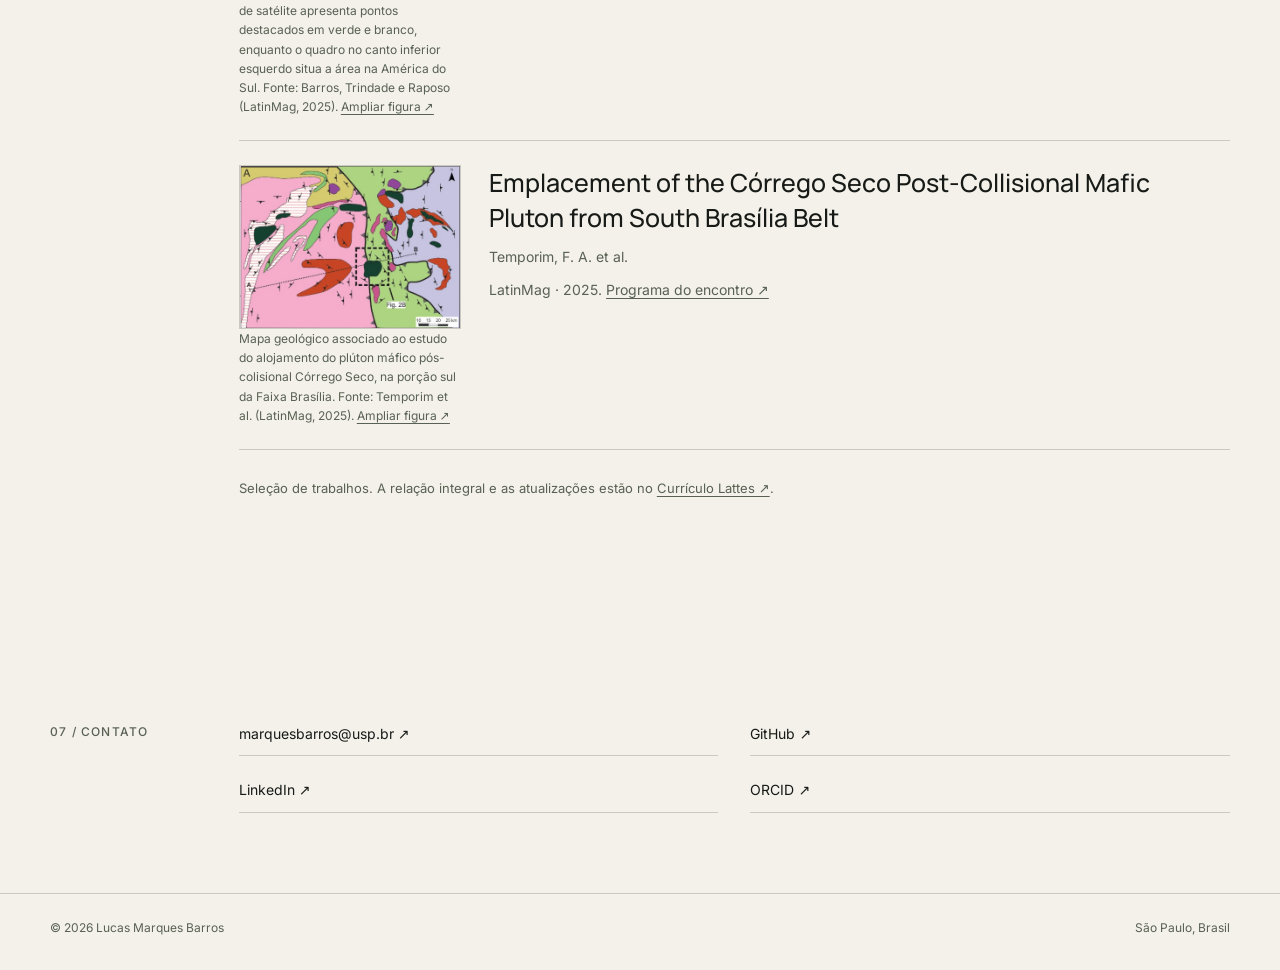
==== commit 34c52b2b: "feat: add LinExtraction to bilingual portfolio and CVs" ====
--- a/index.html
+++ b/index.html
@@ -134,12 +134,12 @@
           <span class="mini-label">Atuação no laboratório</span>
           <h3>Petrografia digital no USPMAG.</h3>
           <p>Como bolsista, atuo com a instrumentação de petrografia do Laboratório de Paleomagnetismo e Magnetismo de Rochas da Universidade de São Paulo (USPMAG). Entre minhas atividades estão a configuração das aquisições e a avaliação da qualidade das imagens obtidas pelo AxioScan 7.</p>
-          <p>A curiosidade e a necessidade de fixar relações entre os minerais, sua composição e seus contextos petrográficos me motivaram a desenvolver os protótipos apresentados a seguir.</p>
+          <p>A curiosidade e a necessidade de fixar relações entre os minerais, sua composição e seus contextos petrográficos me motivaram a desenvolver protótipos de reforço em mineralogia. A seguir, apresento esses projetos e ferramentas de apoio à petrografia digital e à análise do relevo.</p>
         </div>
       </div>
 
       <article class="project-feature reveal">
-        <figure class="project-window riima-window riima-shot">
+        <figure class="project-window riima-window project-figure">
           <a class="figure-link" href="./assets/riima-interface.webp" aria-label="Abrir captura real do RIIMA"><img id="riima-screenshot" class="riima-screenshot" src="./assets/riima-interface.webp" width="1000" height="528" alt="Interface real do RIIMA durante a revisão de grupos em uma imagem petrográfica" loading="lazy" decoding="async"></a>
           <figcaption>RIIMA: seleção e revisão de grupos em uma imagem petrográfica. <a href="./assets/riima-interface.webp">Ampliar interface ↗</a></figcaption>
         </figure>
@@ -155,6 +155,23 @@
         </div>
       </article>
 
+      <article id="linextraction" class="project-feature reveal" aria-labelledby="linextraction-title">
+        <figure class="project-window project-figure" aria-labelledby="linextraction-caption">
+          <a class="figure-link" href="./assets/linextraction-canastra-az225-alt35.webp" aria-label="Ampliar a figura do LinExtraction na Serra da Canastra"><img src="./assets/linextraction-canastra-az225-alt35.webp" srcset="./assets/linextraction-canastra-az225-alt35-600.webp 600w, ./assets/linextraction-canastra-az225-alt35.webp 966w" sizes="(max-width: 900px) calc(100vw - 32px), 660px" width="966" height="641" loading="lazy" decoding="async" alt="Relevo sombreado do SRTM na Serra da Canastra com candidatos a lineamentos topográficos traçados em verde."></a>
+          <figcaption id="linextraction-caption">Serra da Canastra (MG): candidatos a lineamentos topográficos em verde sobre relevo sombreado do SRTM, com azimute de iluminação de 225° e elevação de 35°. Os segmentos destacam feições retilíneas do relevo para revisão; sua interpretação estrutural depende de evidências geológicas independentes. <a href="./assets/linextraction-canastra-az225-alt35.webp">Ampliar figura ↗</a></figcaption>
+        </figure>
+        <div class="project-copy">
+          <p class="project-kicker">Cartografia geológica · Python</p>
+          <h3 id="linextraction-title">LinExtraction</h3>
+          <p class="project-subtitle">Lineamentos topográficos a partir do SRTM</p>
+          <p>Notebook Python para extrair candidatos a lineamentos topográficos em relevos sombreados do SRTM. Gera sombreados com diferentes iluminações e detecta segmentos retilíneos para apoiar a análise do relevo.</p>
+          <p>Exporta geometrias em Shapefile, atributos em CSV, mapas e diagramas de roseta. Cada iluminação é analisada de forma independente; uma mesma feição pode aparecer em mais de uma saída.</p>
+          <p class="project-stack">Python · SRTM · processamento de imagens · SIG</p>
+          <p class="project-status">Distribuído como notebook Jupyter, com instruções de execução e licença BSD 3-Clause.</p>
+          <div class="project-links"><a href="https://github.com/marquesbarros/linextraction" target="_blank" rel="noopener noreferrer">Código ↗</a><a href="https://github.com/marquesbarros/linextraction/blob/main/Extracao_de_lineamentos_SRTM.ipynb" target="_blank" rel="noopener noreferrer">Notebook ↗</a><a href="https://github.com/marquesbarros/linextraction#como-executar" target="_blank" rel="noopener noreferrer">Como executar ↗</a></div>
+        </div>
+      </article>
+
       <div class="project-pair">
         <article class="project-card reveal">
           <figure class="project-preview"><a href="https://marquesbarros.github.io/petrodle/" target="_blank" rel="noopener noreferrer"><img src="./assets/petrodle-preview.webp" width="1200" height="750" alt="Captura real do Petrodle, com seleção de modos de identificação mineralógica" loading="lazy" decoding="async"></a><figcaption>Petrodle: identificação mineralógica por propriedades, imagens e descrições ópticas.</figcaption></figure>
--- a/style.css
+++ b/style.css
@@ -500,7 +500,7 @@
   background: #101411;
   border-color: #55604f;
 }
-/* Software case study and genuine game previews. */
+/* Software case studies and genuine game previews. */
 .projects-section .section-head {
   border-bottom: 1px solid var(--line);
   padding-bottom: 48px;
@@ -512,10 +512,10 @@
   align-items: center;
   padding: 0 0 80px;
 }
-.riima-shot {
+.project-figure {
   border: 1px solid var(--line);
 }
-.riima-shot figcaption {
+.project-figure figcaption {
   padding: 12px 14px;
   border-top: 1px solid var(--line);
 }
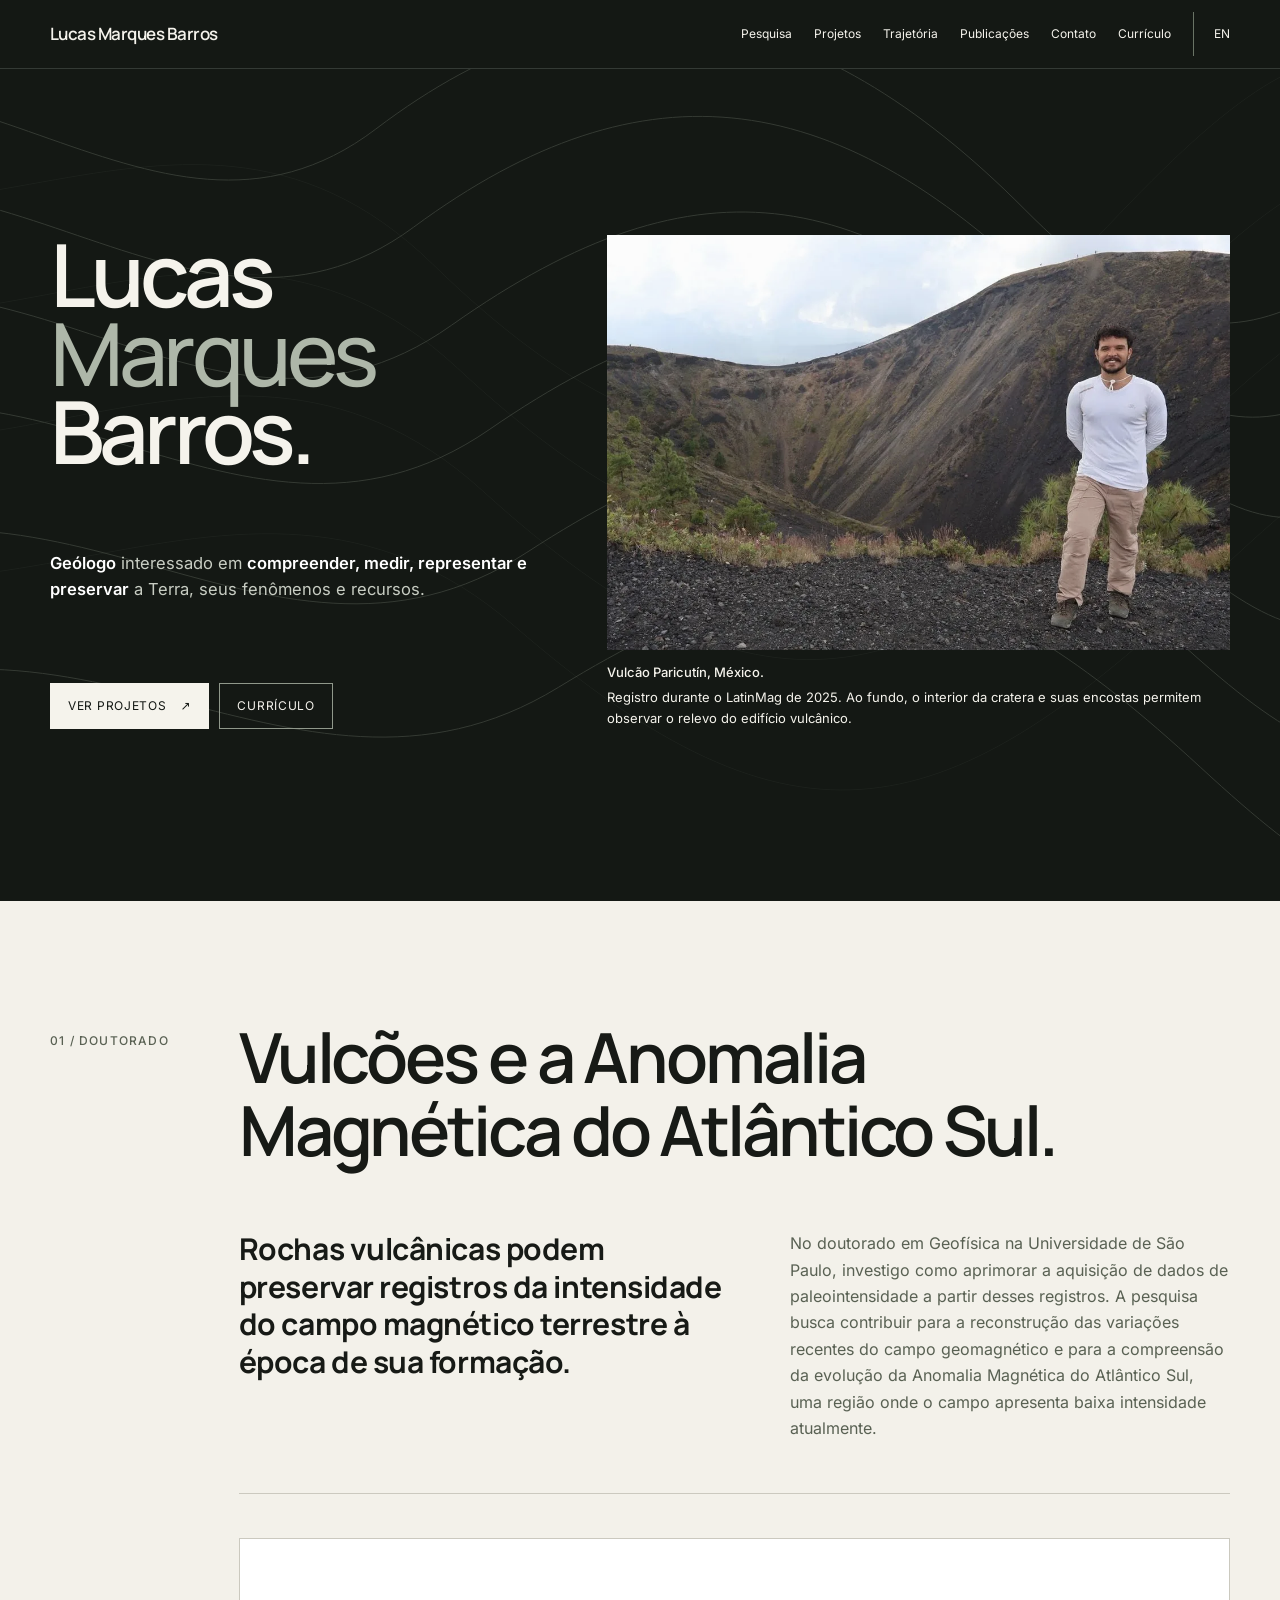
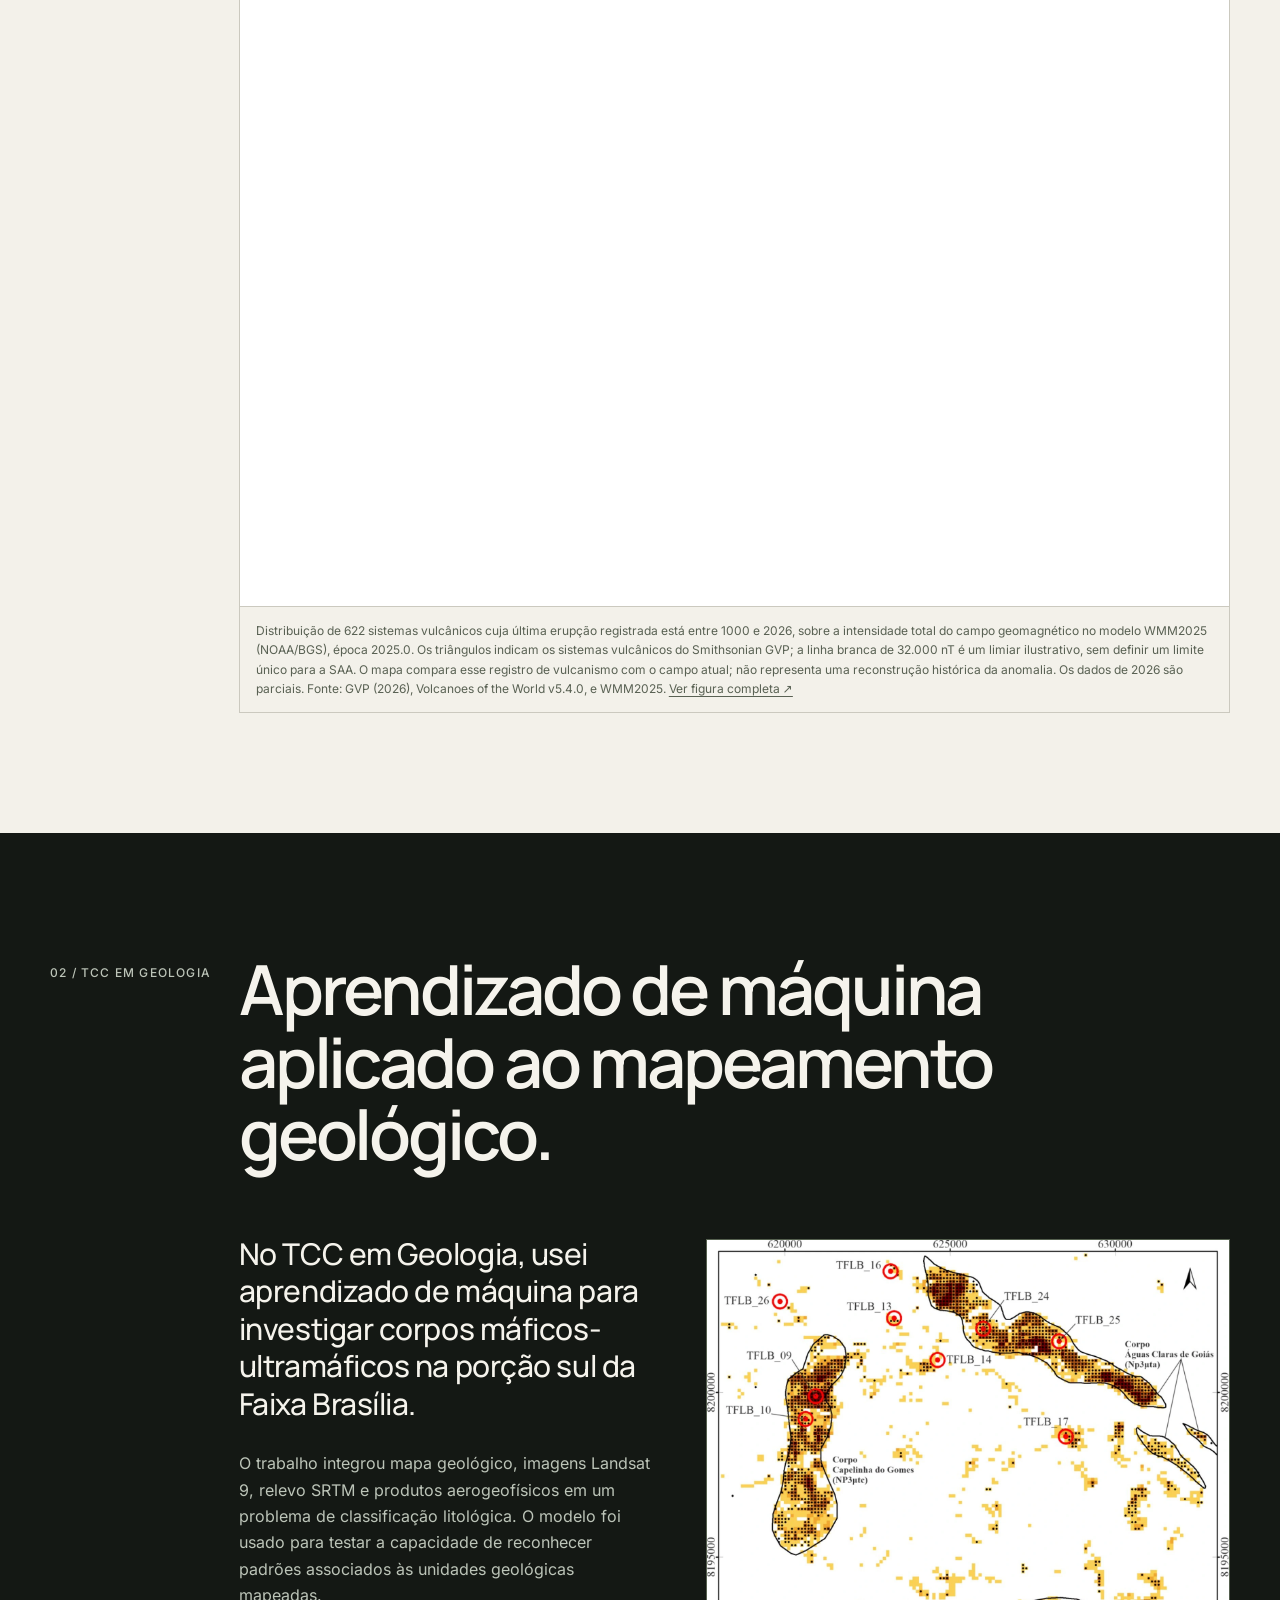
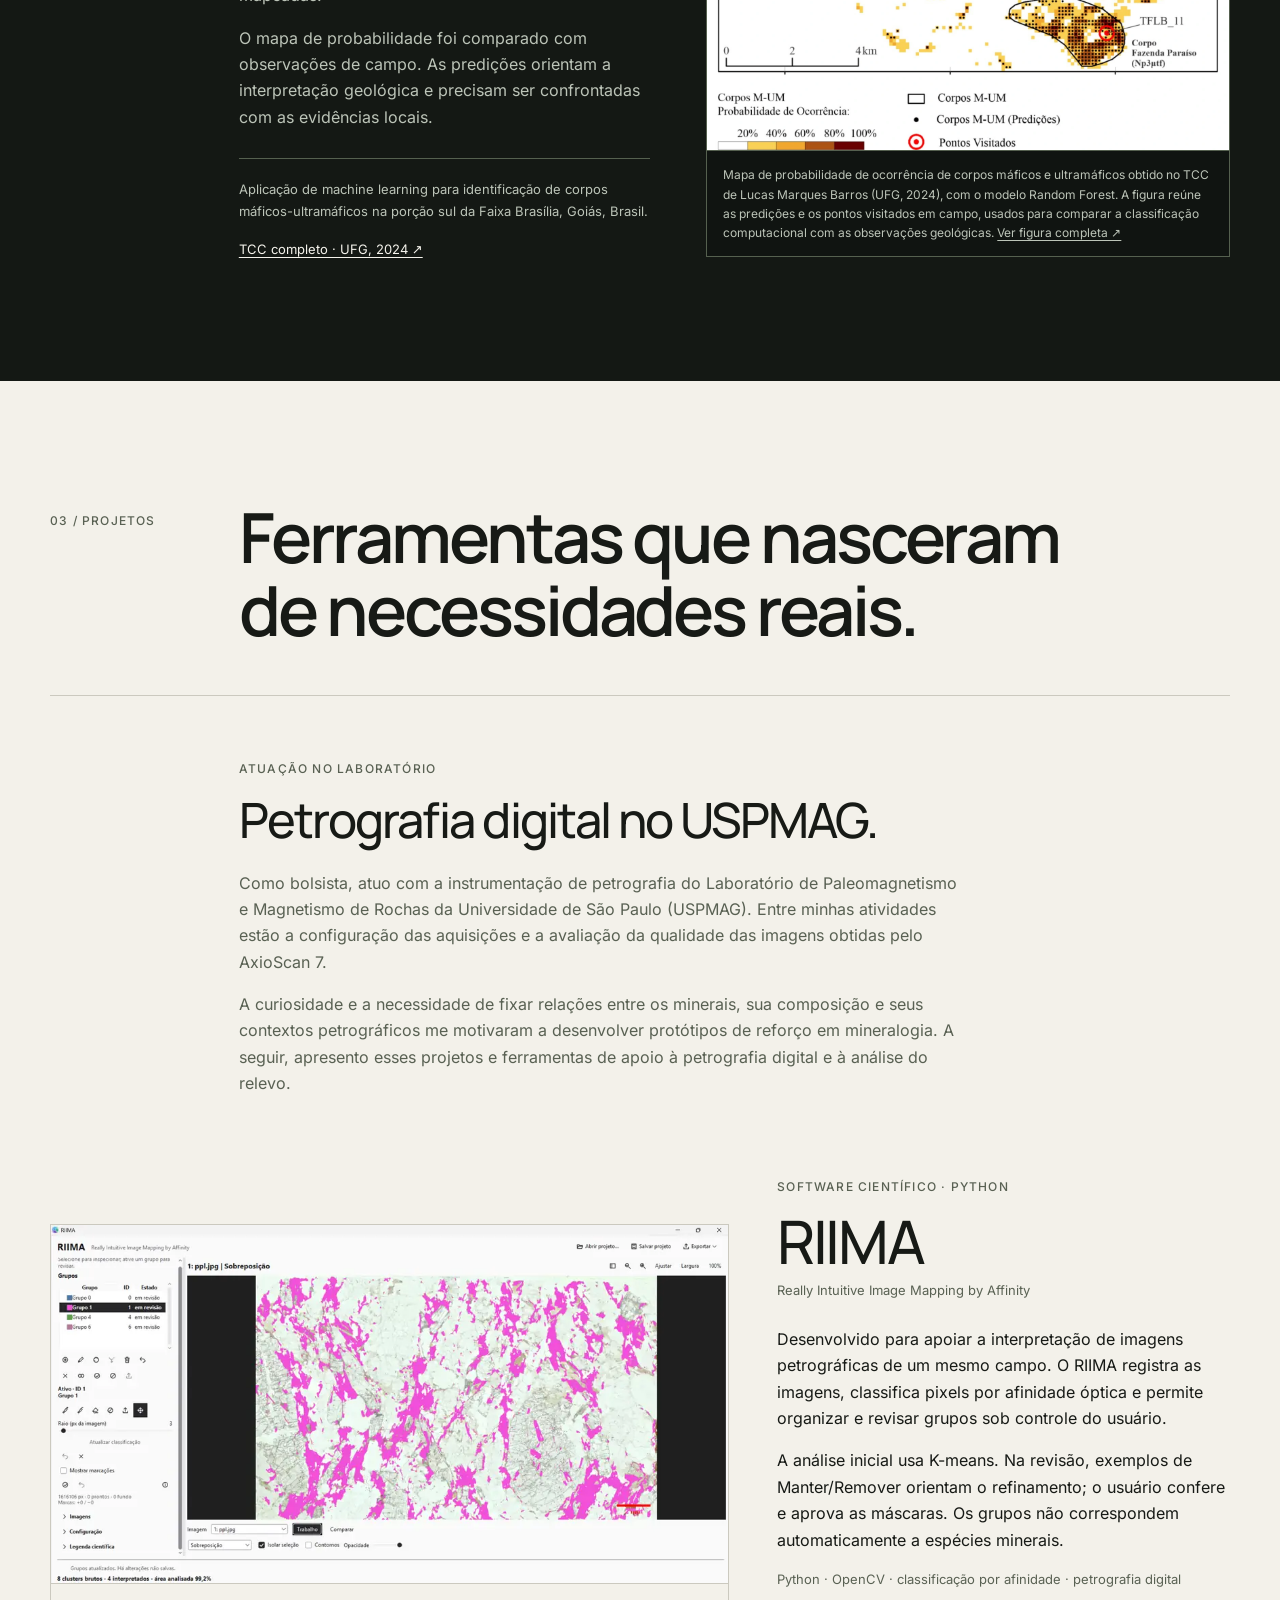
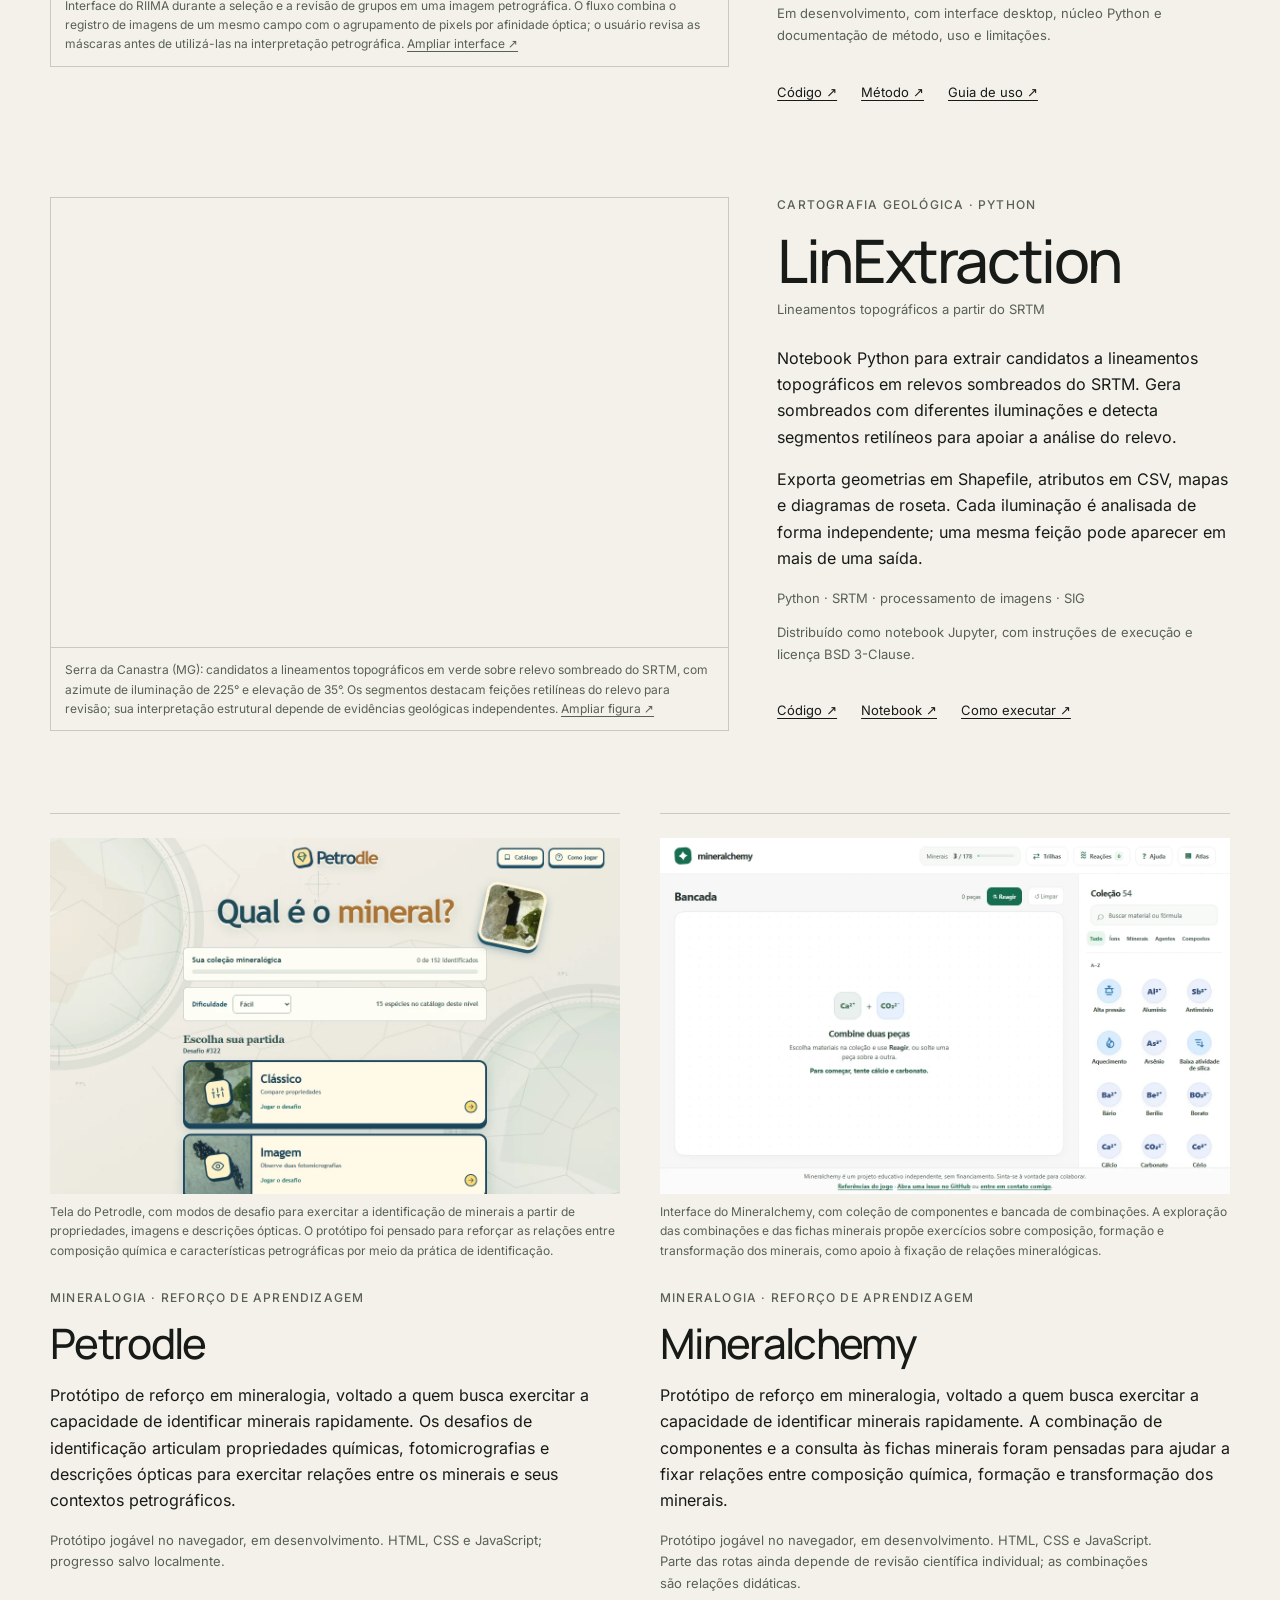
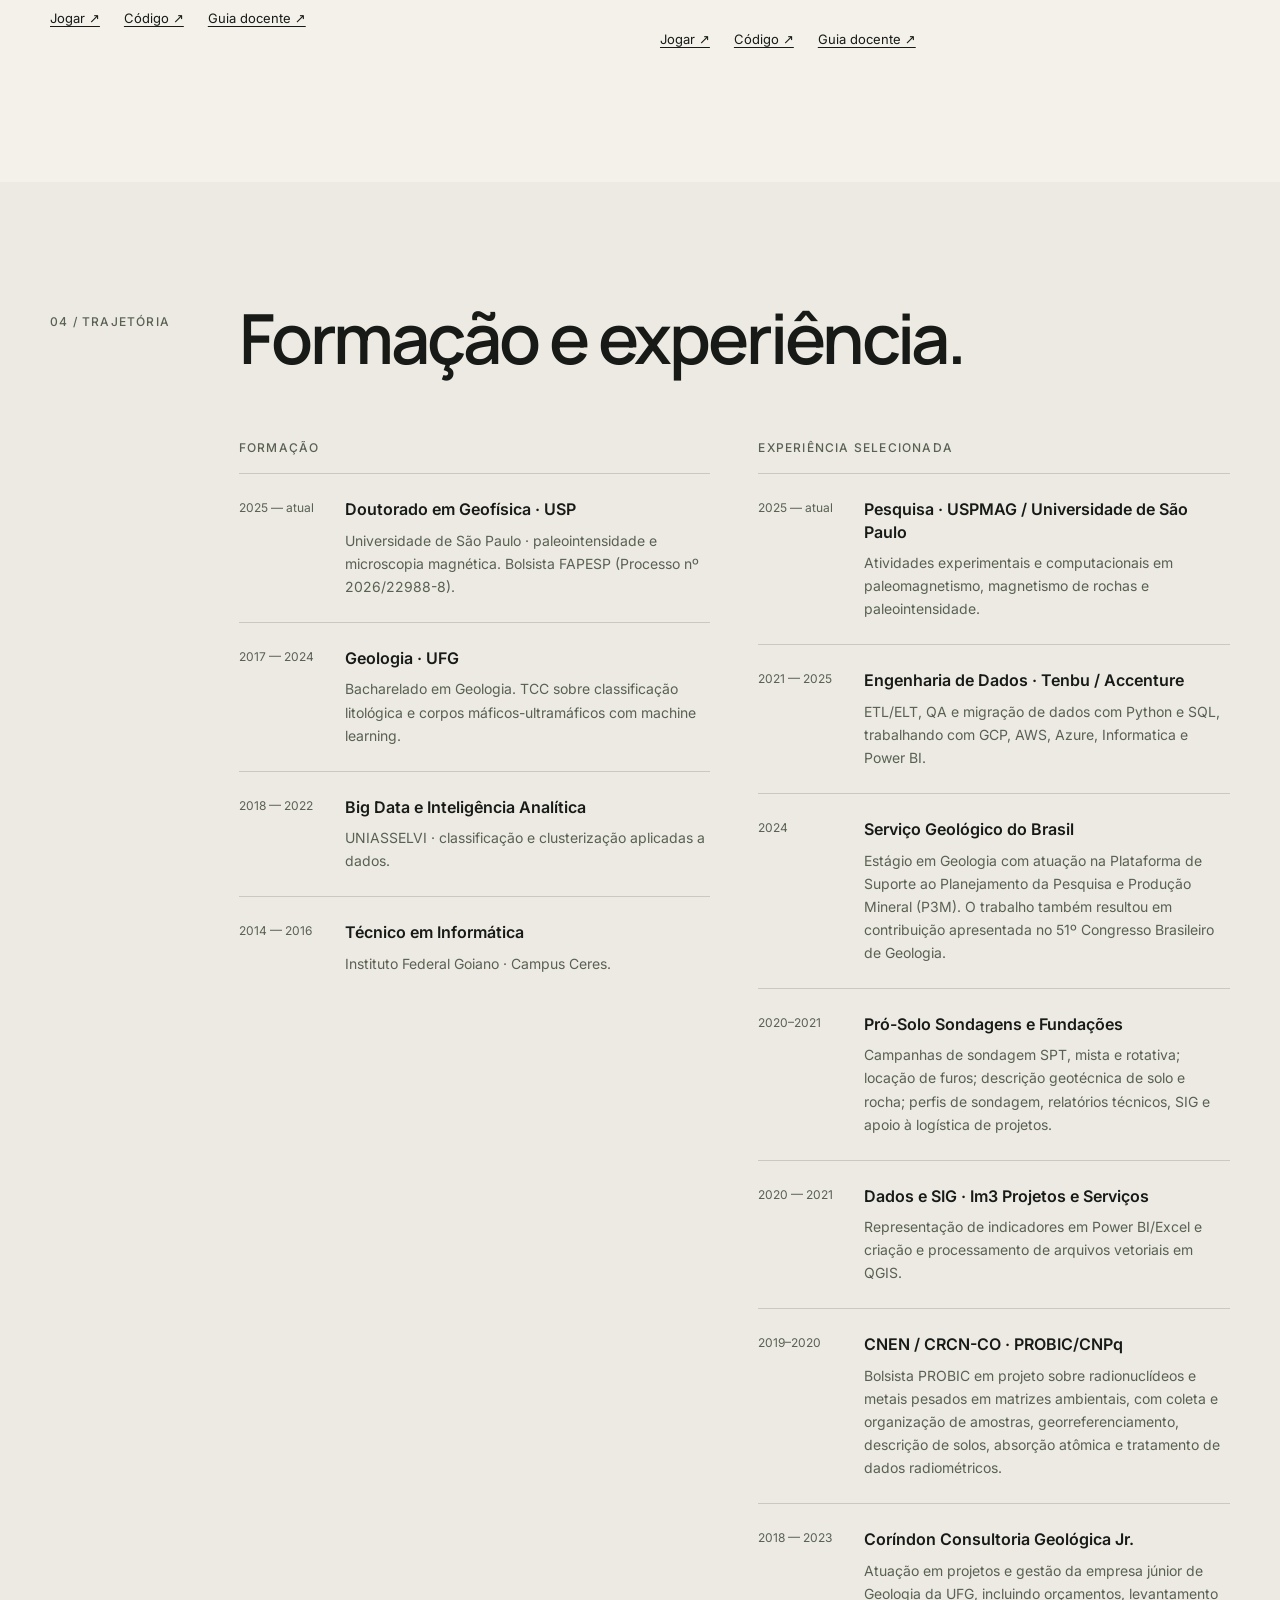
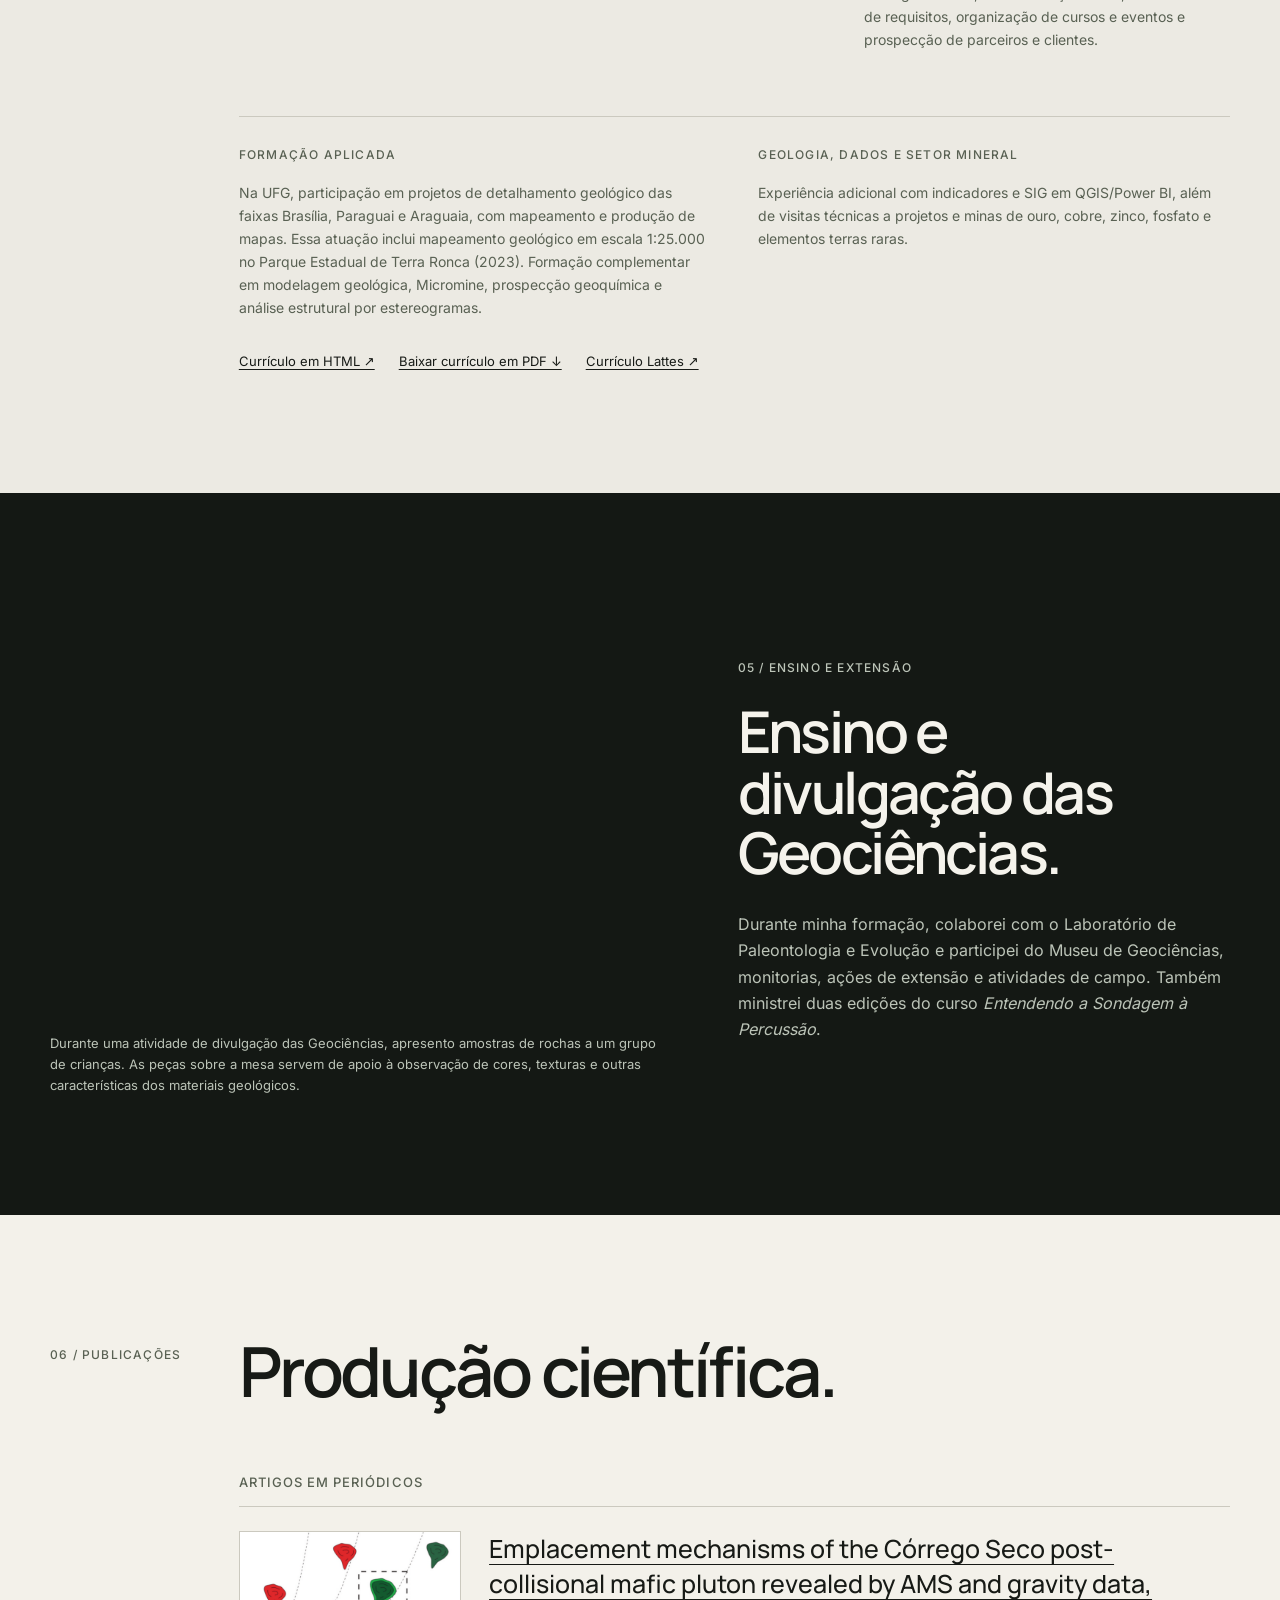
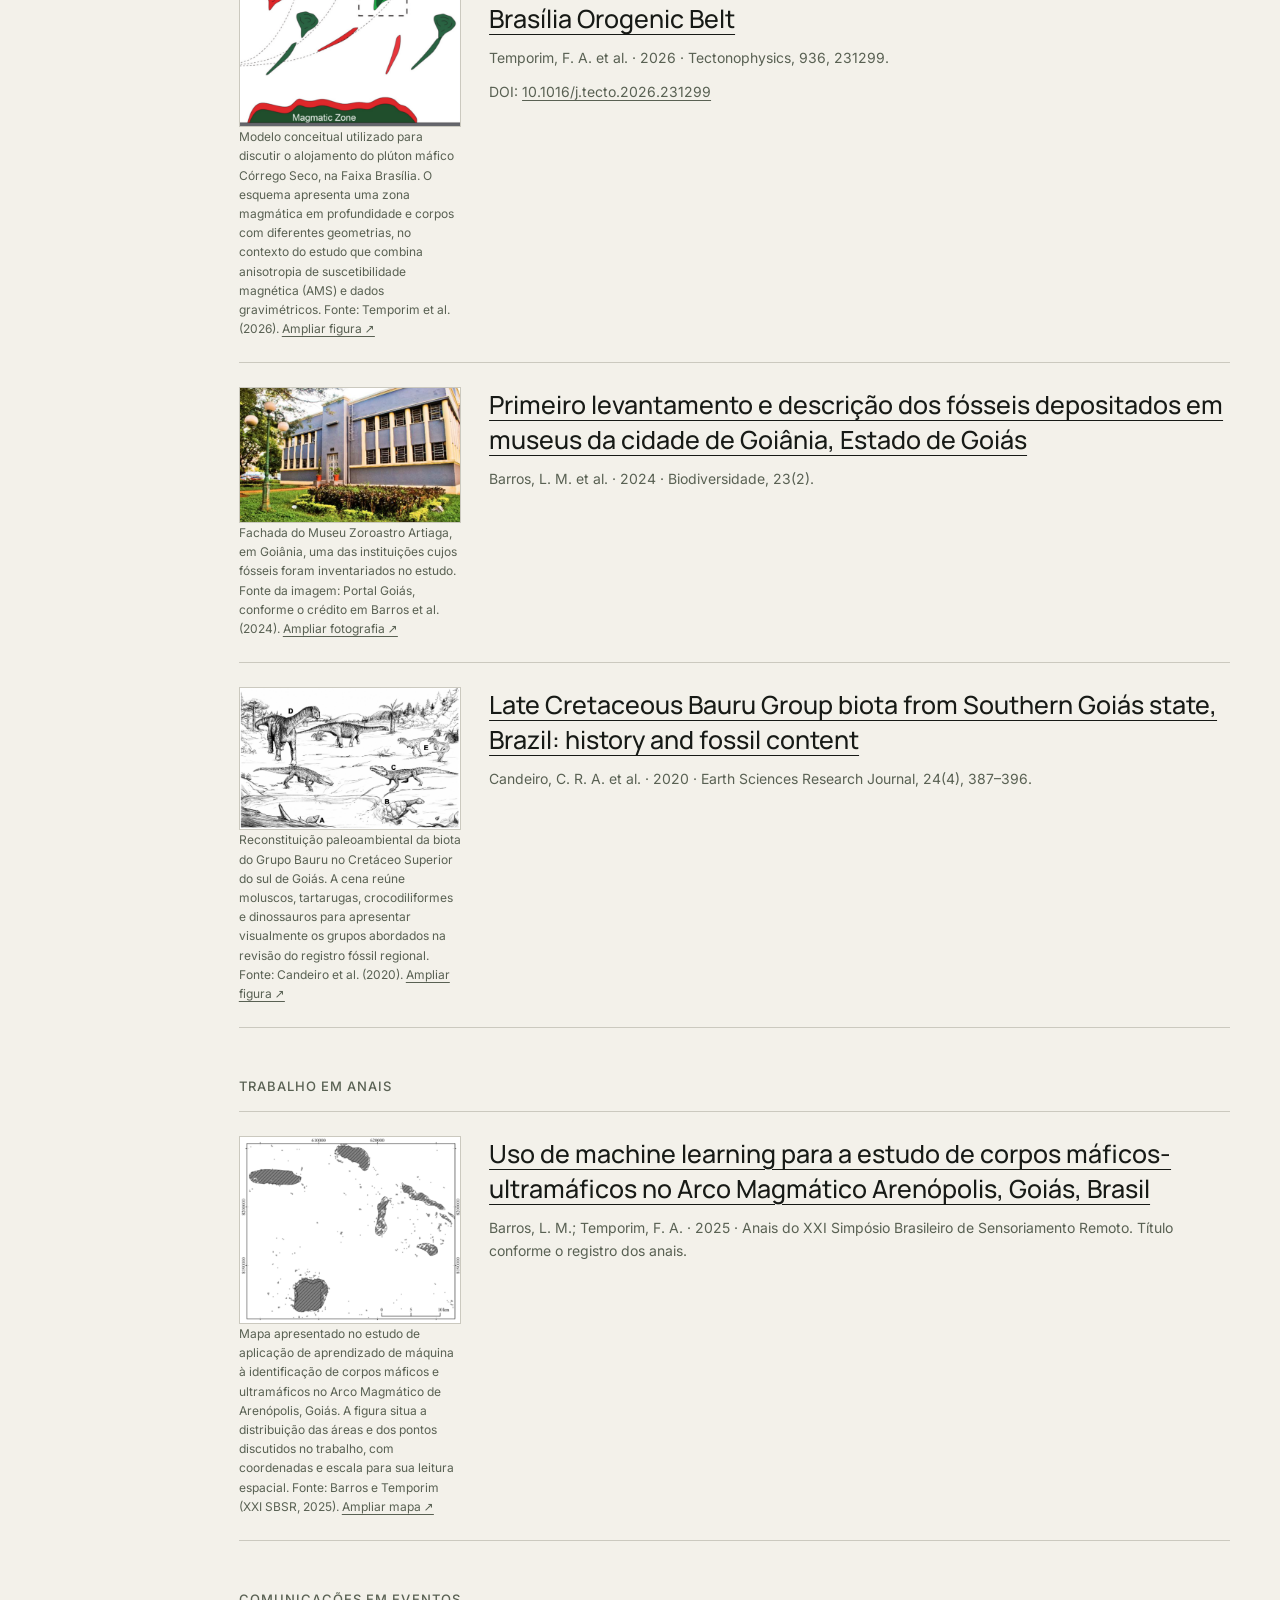
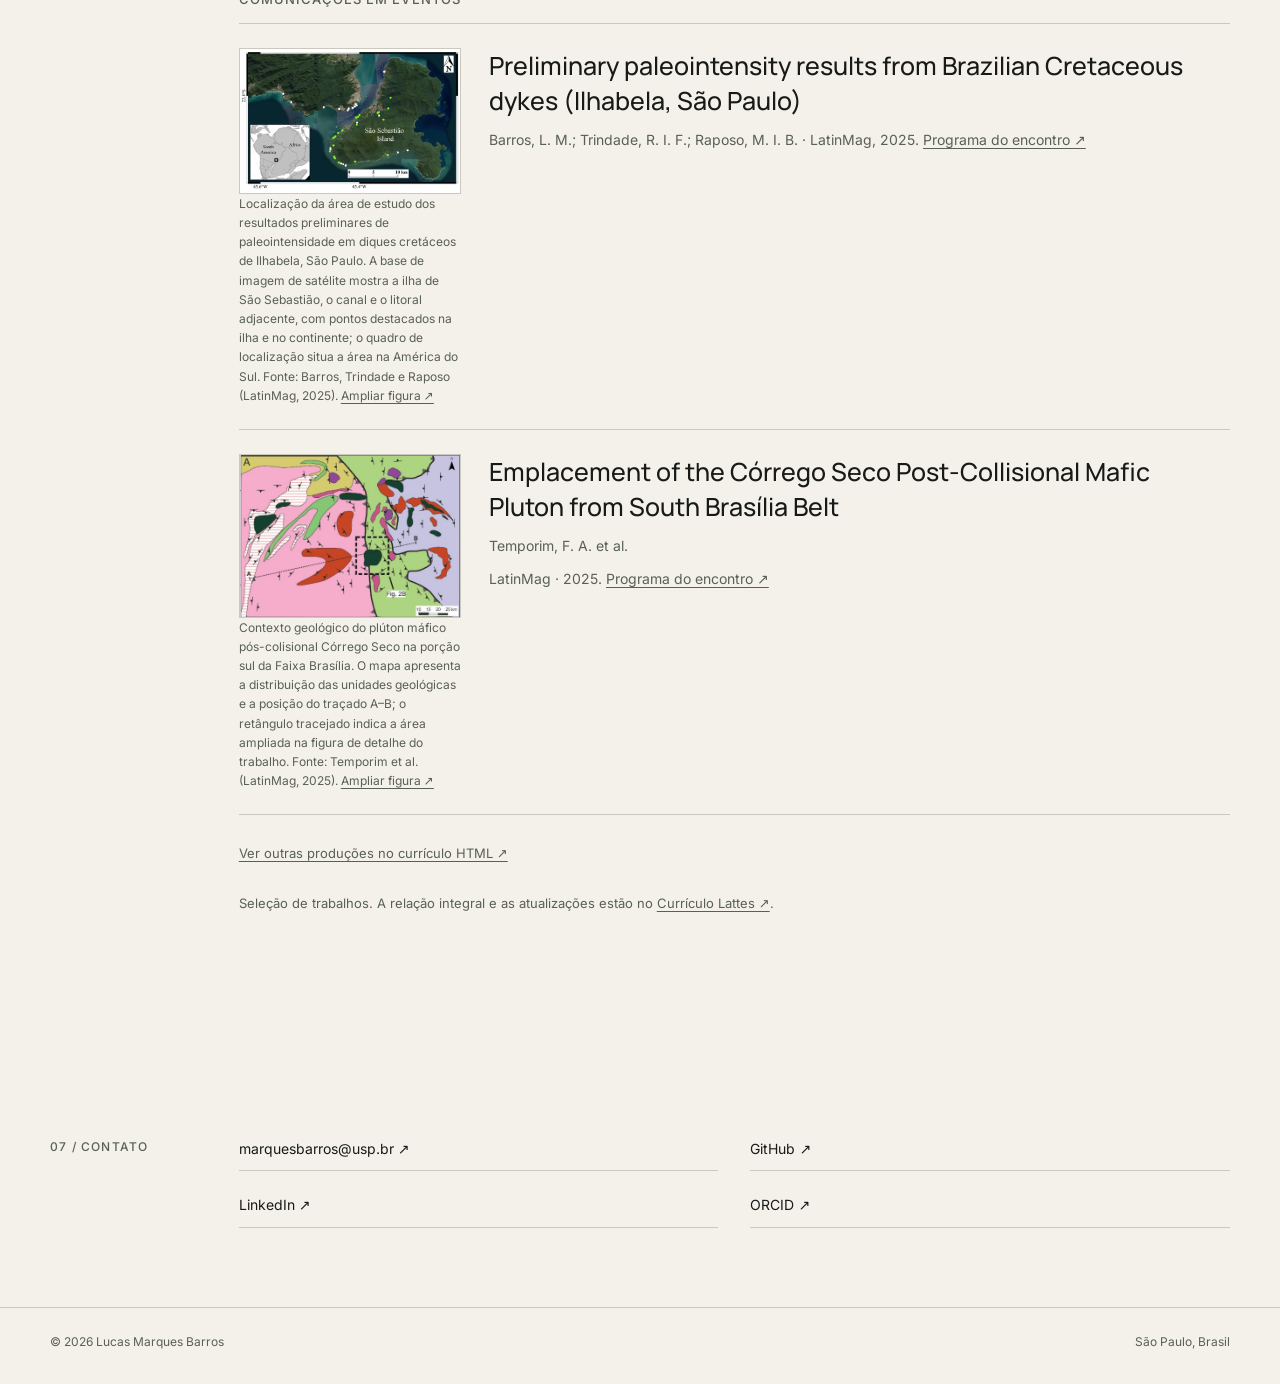
==== commit a5066b4e: "fix: correct LB favicon and complete CV production records" ====
--- a/index.html
+++ b/index.html
@@ -18,7 +18,7 @@
   <link rel="alternate" hreflang="pt-BR" href="https://marquesbarros.github.io/marquesbarros/">
   <link rel="alternate" hreflang="en" href="https://marquesbarros.github.io/marquesbarros/en/">
   <link rel="alternate" hreflang="x-default" href="https://marquesbarros.github.io/marquesbarros/">
-  <link rel="icon" type="image/svg+xml" href="./assets/favicon.svg">
+  <link rel="icon" type="image/svg+xml" href="./assets/favicon.svg?v=lb-20261123">
   <title>Lucas Marques Barros | Geólogo</title>
   <link rel="stylesheet" href="./style.css">
   <script src="./script.js" defer></script>
@@ -116,7 +116,7 @@
 
         <figure class="prediction-figure prediction-real reveal">
           <a class="figure-link" href="./assets/tcc-prediction.webp" aria-label="Abrir figura do TCC em tamanho original"><img id="tcc-prediction-figure" class="tcc-prediction-image" src="./assets/tcc-prediction.webp" width="1536" height="1502" alt="Mapa de probabilidade de ocorrência de corpos máficos-ultramáficos produzido no TCC, com predições e pontos visitados em campo" loading="lazy" decoding="async"></a>
-          <figcaption>Figura do TCC de Lucas Marques Barros (UFG, 2024): probabilidade de ocorrência, predições e pontos visitados em campo. <a href="./assets/tcc-prediction.webp">Ver figura completa ↗</a></figcaption>
+          <figcaption>Mapa de probabilidade de ocorrência de corpos máficos e ultramáficos obtido no TCC de Lucas Marques Barros (UFG, 2024), com o modelo Random Forest. A figura reúne as predições e os pontos visitados em campo, usados para comparar a classificação computacional com as observações geológicas. <a href="./assets/tcc-prediction.webp">Ver figura completa ↗</a></figcaption>
         </figure>
       </div>
     </div>
@@ -141,7 +141,7 @@
       <article class="project-feature reveal">
         <figure class="project-window riima-window project-figure">
           <a class="figure-link" href="./assets/riima-interface.webp" aria-label="Abrir captura real do RIIMA"><img id="riima-screenshot" class="riima-screenshot" src="./assets/riima-interface.webp" width="1000" height="528" alt="Interface real do RIIMA durante a revisão de grupos em uma imagem petrográfica" loading="lazy" decoding="async"></a>
-          <figcaption>RIIMA: seleção e revisão de grupos em uma imagem petrográfica. <a href="./assets/riima-interface.webp">Ampliar interface ↗</a></figcaption>
+          <figcaption>Interface do RIIMA durante a seleção e a revisão de grupos em uma imagem petrográfica. O fluxo combina o registro de imagens de um mesmo campo com o agrupamento de pixels por afinidade óptica; o usuário revisa as máscaras antes de utilizá-las na interpretação petrográfica. <a href="./assets/riima-interface.webp">Ampliar interface ↗</a></figcaption>
         </figure>
         <div class="project-copy">
           <p class="project-kicker">Software científico · Python</p>
@@ -174,7 +174,7 @@
 
       <div class="project-pair">
         <article class="project-card reveal">
-          <figure class="project-preview"><a href="https://marquesbarros.github.io/petrodle/" target="_blank" rel="noopener noreferrer"><img src="./assets/petrodle-preview.webp" width="1200" height="750" alt="Captura real do Petrodle, com seleção de modos de identificação mineralógica" loading="lazy" decoding="async"></a><figcaption>Petrodle: identificação mineralógica por propriedades, imagens e descrições ópticas.</figcaption></figure>
+          <figure class="project-preview"><a href="https://marquesbarros.github.io/petrodle/" target="_blank" rel="noopener noreferrer"><img src="./assets/petrodle-preview.webp" width="1200" height="750" alt="Captura real do Petrodle, com seleção de modos de identificação mineralógica" loading="lazy" decoding="async"></a><figcaption>Tela do Petrodle, com modos de desafio para exercitar a identificação de minerais a partir de propriedades, imagens e descrições ópticas. O protótipo foi pensado para reforçar as relações entre composição química e características petrográficas por meio da prática de identificação.</figcaption></figure>
           <div class="project-card-copy">
             <p class="project-kicker">Mineralogia · Reforço de aprendizagem</p>
             <h3>Petrodle</h3>
@@ -185,7 +185,7 @@
         </article>
 
         <article class="project-card reveal">
-          <figure class="project-preview"><a href="https://marquesbarros.github.io/mineralchemy/" target="_blank" rel="noopener noreferrer"><img src="./assets/mineralchemy-preview.webp" width="1200" height="750" alt="Captura real do Mineralchemy, com coleção e bancada de combinações" loading="lazy" decoding="async"></a><figcaption>Mineralchemy: coleção de componentes e bancada de combinações.</figcaption></figure>
+          <figure class="project-preview"><a href="https://marquesbarros.github.io/mineralchemy/" target="_blank" rel="noopener noreferrer"><img src="./assets/mineralchemy-preview.webp" width="1200" height="750" alt="Captura real do Mineralchemy, com coleção e bancada de combinações" loading="lazy" decoding="async"></a><figcaption>Interface do Mineralchemy, com coleção de componentes e bancada de combinações. A exploração das combinações e das fichas minerais propõe exercícios sobre composição, formação e transformação dos minerais, como apoio à fixação de relações mineralógicas.</figcaption></figure>
           <div class="project-card-copy">
             <p class="project-kicker">Mineralogia · Reforço de aprendizagem</p>
             <h3>Mineralchemy</h3>
@@ -270,7 +270,7 @@
             <li class="publication-entry">
               <figure class="publication-figure" aria-labelledby="figure-corrego-seco-tectonophysics">
                 <a class="figure-link" href="./assets/corrego-seco-tectonophysics.webp" aria-label="Abrir o esquema completo de alojamento do Córrego Seco"><img src="./assets/corrego-seco-tectonophysics.webp" srcset="./assets/corrego-seco-tectonophysics-600.webp 600w, ./assets/corrego-seco-tectonophysics.webp 737w" sizes="(max-width: 560px) calc(100vw - 32px), 240px" width="737" height="649" loading="lazy" decoding="async" alt="Esquema conceitual com corpos magmáticos em vermelho e verde, linhas tracejadas, área de detalhe e zona magmática na base"></a>
-                <figcaption id="figure-corrego-seco-tectonophysics">Esquema conceitual apresentado no estudo dos mecanismos de alojamento do plúton Córrego Seco. A figura reúne corpos magmáticos em vermelho e verde e uma zona magmática na base. Fonte: Temporim et al. (2026). <a href="./assets/corrego-seco-tectonophysics.webp">Ampliar figura ↗</a></figcaption>
+                <figcaption id="figure-corrego-seco-tectonophysics">Modelo conceitual utilizado para discutir o alojamento do plúton máfico Córrego Seco, na Faixa Brasília. O esquema apresenta uma zona magmática em profundidade e corpos com diferentes geometrias, no contexto do estudo que combina anisotropia de suscetibilidade magnética (AMS) e dados gravimétricos. Fonte: Temporim et al. (2026). <a href="./assets/corrego-seco-tectonophysics.webp">Ampliar figura ↗</a></figcaption>
               </figure>
               <div class="publication-copy"><h4><a href="https://doi.org/10.1016/j.tecto.2026.231299" target="_blank" rel="noopener noreferrer" lang="en">Emplacement mechanisms of the Córrego Seco post-collisional mafic pluton revealed by AMS and gravity data, Brasília Orogenic Belt</a></h4><p>Temporim, F. A. et al. · 2026 · Tectonophysics, 936, 231299.</p><p>DOI: <a href="https://doi.org/10.1016/j.tecto.2026.231299" target="_blank" rel="noopener noreferrer">10.1016/j.tecto.2026.231299</a></p></div>
             </li>
@@ -284,7 +284,7 @@
             <li class="publication-entry">
               <figure class="publication-figure" aria-labelledby="figure-biota-bauru">
                 <a class="figure-link" href="./assets/bauru-biota.webp" aria-label="Abrir a reconstituição da biota do Grupo Bauru em tamanho completo"><img src="./assets/bauru-biota.webp" srcset="./assets/bauru-biota-600.webp 600w, ./assets/bauru-biota.webp 1008w" sizes="(max-width: 560px) calc(100vw - 32px), 240px" width="1008" height="647" loading="lazy" decoding="async" alt="Reconstituição em preto e branco da biota do Grupo Bauru, com vegetação, dinossauros, crocodiliformes, tartaruga e gastrópode"></a>
-                <figcaption id="figure-biota-bauru">Reconstituição da biota do Grupo Bauru no Cretáceo Superior do sul de Goiás, apresentada em Candeiro et al. (2020). <a href="./assets/bauru-biota.webp">Ampliar figura ↗</a></figcaption>
+                <figcaption id="figure-biota-bauru">Reconstituição paleoambiental da biota do Grupo Bauru no Cretáceo Superior do sul de Goiás. A cena reúne moluscos, tartarugas, crocodiliformes e dinossauros para apresentar visualmente os grupos abordados na revisão do registro fóssil regional. Fonte: Candeiro et al. (2020). <a href="./assets/bauru-biota.webp">Ampliar figura ↗</a></figcaption>
               </figure>
               <div class="publication-copy"><h4><a href="https://revistas.unal.edu.co/index.php/esrj/article/view/82831" target="_blank" rel="noopener noreferrer" lang="en">Late Cretaceous Bauru Group biota from Southern Goiás state, Brazil: history and fossil content</a></h4><p>Candeiro, C. R. A. et al. · 2020 · Earth Sciences Research Journal, 24(4), 387–396.</p></div>
             </li>
@@ -295,7 +295,7 @@
           <ul class="publication-list"><li class="publication-entry">
               <figure class="publication-figure" aria-labelledby="figure-sbsr-mapeamento">
                 <a class="figure-link" href="./assets/sbsr-machine-learning-map.webp" aria-label="Abrir o mapa completo do trabalho sobre aprendizado de máquina"><img src="./assets/sbsr-machine-learning-map.webp" srcset="./assets/sbsr-machine-learning-map-600.webp 600w, ./assets/sbsr-machine-learning-map.webp 771w" sizes="(max-width: 560px) calc(100vw - 32px), 240px" width="771" height="653" loading="lazy" decoding="async" alt="Mapa com áreas hachuradas, manchas em tons de cinza, coordenadas e barra de escala, apresentado no estudo de corpos máficos-ultramáficos"></a>
-                <figcaption id="figure-sbsr-mapeamento">Mapa do estudo sobre corpos máficos-ultramáficos no Arco Magmático de Arenópolis, Goiás, apresentado no XXI Simpósio Brasileiro de Sensoriamento Remoto. Fonte: Barros e Temporim (2025). <a href="./assets/sbsr-machine-learning-map.webp">Ampliar mapa ↗</a></figcaption>
+                <figcaption id="figure-sbsr-mapeamento">Mapa apresentado no estudo de aplicação de aprendizado de máquina à identificação de corpos máficos e ultramáficos no Arco Magmático de Arenópolis, Goiás. A figura situa a distribuição das áreas e dos pontos discutidos no trabalho, com coordenadas e escala para sua leitura espacial. Fonte: Barros e Temporim (XXI SBSR, 2025). <a href="./assets/sbsr-machine-learning-map.webp">Ampliar mapa ↗</a></figcaption>
               </figure>
               <div class="publication-copy"><h4><a href="https://proceedings.science/sbsr-2025/trabalhos/uso-de-machine-learning-para-a-estudo-de-corpos-maficos-ultramaficos-no-arco-mag?lang=pt-br" target="_blank" rel="noopener noreferrer">Uso de machine learning para a estudo de corpos máficos-ultramáficos no Arco Magmático Arenópolis, Goiás, Brasil</a></h4><p>Barros, L. M.; Temporim, F. A. · 2025 · Anais do XXI Simpósio Brasileiro de Sensoriamento Remoto. Título conforme o registro dos anais.</p></div>
             </li></ul>
@@ -305,18 +305,19 @@
           <ul class="publication-list"><li class="publication-entry">
               <figure class="publication-figure" aria-labelledby="figure-latinmag-ilhabela">
                 <a class="figure-link" href="./assets/ilhabela-latinmag-paleointensidade.webp" aria-label="Abrir o mapa completo de Ilhabela"><img src="./assets/ilhabela-latinmag-paleointensidade.webp" srcset="./assets/ilhabela-latinmag-paleointensidade-600.webp 600w, ./assets/ilhabela-latinmag-paleointensidade.webp 905w" sizes="(max-width: 560px) calc(100vw - 32px), 300px" width="905" height="590" loading="lazy" decoding="async" alt="Imagem de satélite da ilha de São Sebastião e do litoral adjacente, com pontos verdes e brancos, mapa de localização na América do Sul, escala de 10 km e indicação de norte."></a>
-                <figcaption id="figure-latinmag-ilhabela">Mapa da ilha de São Sebastião (Ilhabela) e do litoral adjacente, utilizado no resumo sobre resultados preliminares de paleointensidade em diques cretáceos brasileiros. A imagem de satélite apresenta pontos destacados em verde e branco, enquanto o quadro no canto inferior esquerdo situa a área na América do Sul. Fonte: Barros, Trindade e Raposo (LatinMag, 2025). <a href="./assets/ilhabela-latinmag-paleointensidade.webp">Ampliar figura ↗</a></figcaption>
+                <figcaption id="figure-latinmag-ilhabela">Localização da área de estudo dos resultados preliminares de paleointensidade em diques cretáceos de Ilhabela, São Paulo. A base de imagem de satélite mostra a ilha de São Sebastião, o canal e o litoral adjacente, com pontos destacados na ilha e no continente; o quadro de localização situa a área na América do Sul. Fonte: Barros, Trindade e Raposo (LatinMag, 2025). <a href="./assets/ilhabela-latinmag-paleointensidade.webp">Ampliar figura ↗</a></figcaption>
               </figure>
               <div class="publication-copy"><h4 lang="en">Preliminary paleointensity results from Brazilian Cretaceous dykes (Ilhabela, São Paulo)</h4><p>Barros, L. M.; Trindade, R. I. F.; Raposo, M. I. B. · LatinMag, 2025. <a href="https://latinmag.geofisica.unam.mx/assets/files/FINAL_PROGRAM.pdf" target="_blank" rel="noopener noreferrer">Programa do encontro ↗</a></p></div>
             </li>
             <li class="publication-entry">
               <figure class="publication-figure" aria-labelledby="figure-latinmag-corrego-seco">
                 <a class="figure-link" href="./assets/corrego-seco-latinmag.webp" aria-label="Abrir o mapa geológico completo do Córrego Seco"><img src="./assets/corrego-seco-latinmag.webp" width="504" height="370" loading="lazy" decoding="async" alt="Mapa geológico com unidades coloridas, símbolos, traçado A–B, indicação de norte e área de detalhe marcada por quadro tracejado"></a>
-                <figcaption id="figure-latinmag-corrego-seco">Mapa geológico associado ao estudo do alojamento do plúton máfico pós-colisional Córrego Seco, na porção sul da Faixa Brasília. Fonte: Temporim et al. (LatinMag, 2025). <a href="./assets/corrego-seco-latinmag.webp">Ampliar figura ↗</a></figcaption>
+                <figcaption id="figure-latinmag-corrego-seco">Contexto geológico do plúton máfico pós-colisional Córrego Seco na porção sul da Faixa Brasília. O mapa apresenta a distribuição das unidades geológicas e a posição do traçado A–B; o retângulo tracejado indica a área ampliada na figura de detalhe do trabalho. Fonte: Temporim et al. (LatinMag, 2025). <a href="./assets/corrego-seco-latinmag.webp">Ampliar figura ↗</a></figcaption>
               </figure>
               <div class="publication-copy"><h4 lang="en">Emplacement of the Córrego Seco Post-Collisional Mafic Pluton from South Brasília Belt</h4><p>Temporim, F. A. et al.</p><p>LatinMag · 2025. <a href="https://latinmag.geofisica.unam.mx/assets/files/FINAL_PROGRAM.pdf" target="_blank" rel="noopener noreferrer">Programa do encontro ↗</a></p></div>
             </li></ul>
         </div>
+        <p class="publication-note"><a href="./curriculo.html#cv-producao">Ver outras produções no currículo HTML ↗</a></p>
         <p class="publication-note">Seleção de trabalhos. A relação integral e as atualizações estão no <a href="https://lattes.cnpq.br/6262685341923739" target="_blank" rel="noopener noreferrer">Currículo Lattes ↗</a>.</p>
       </div>
     </div>
